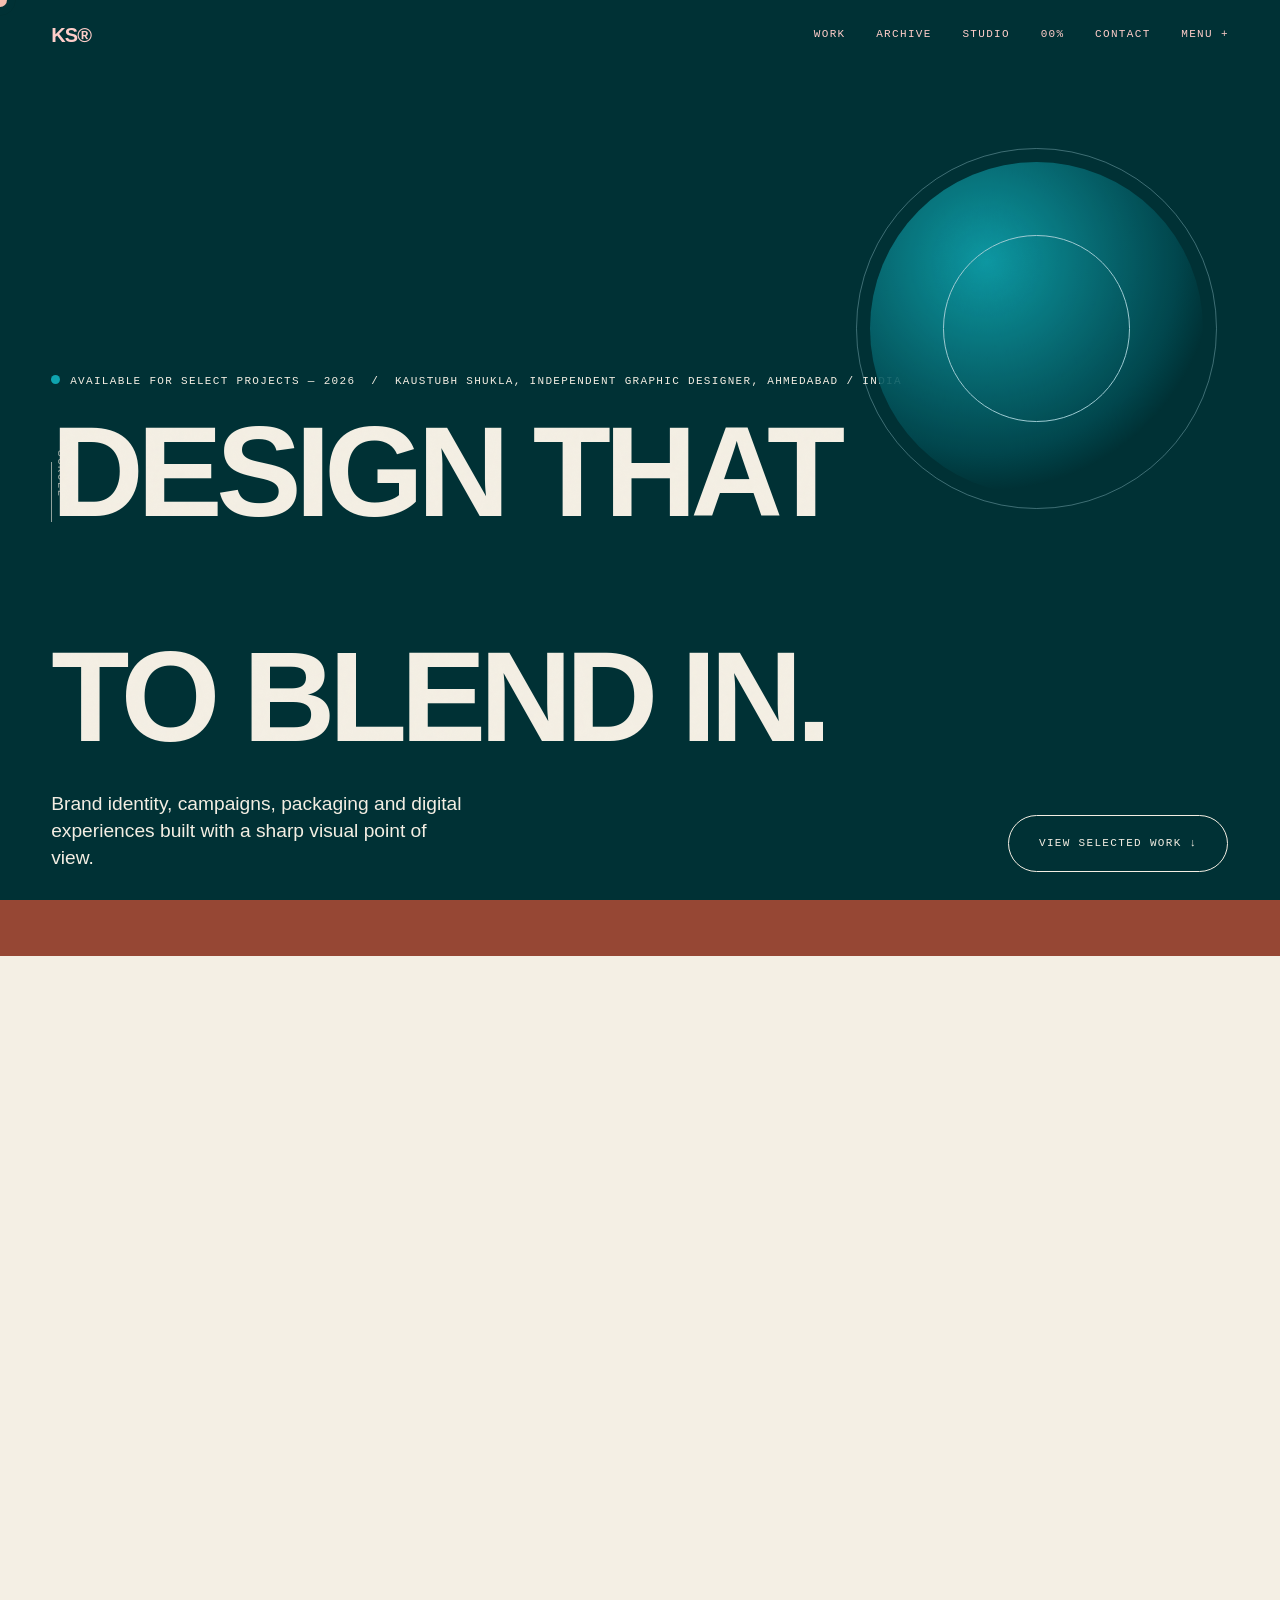
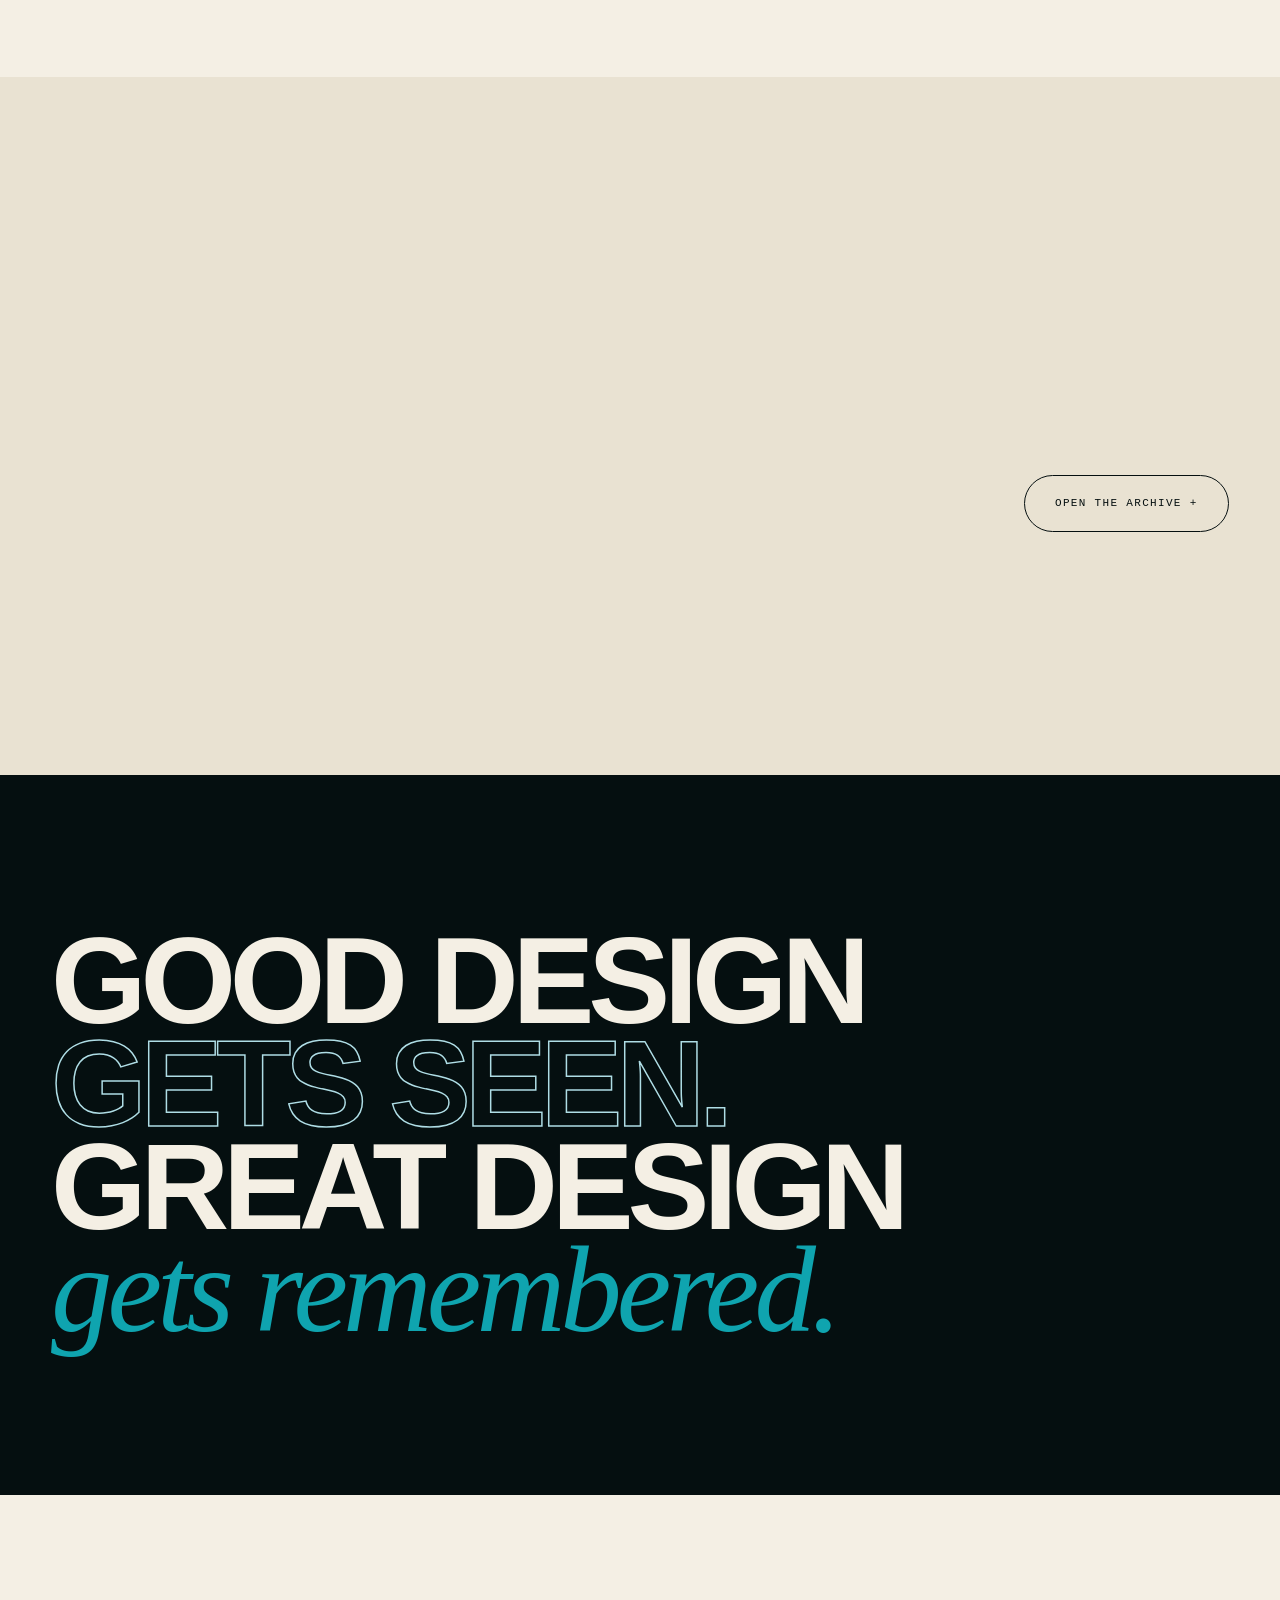
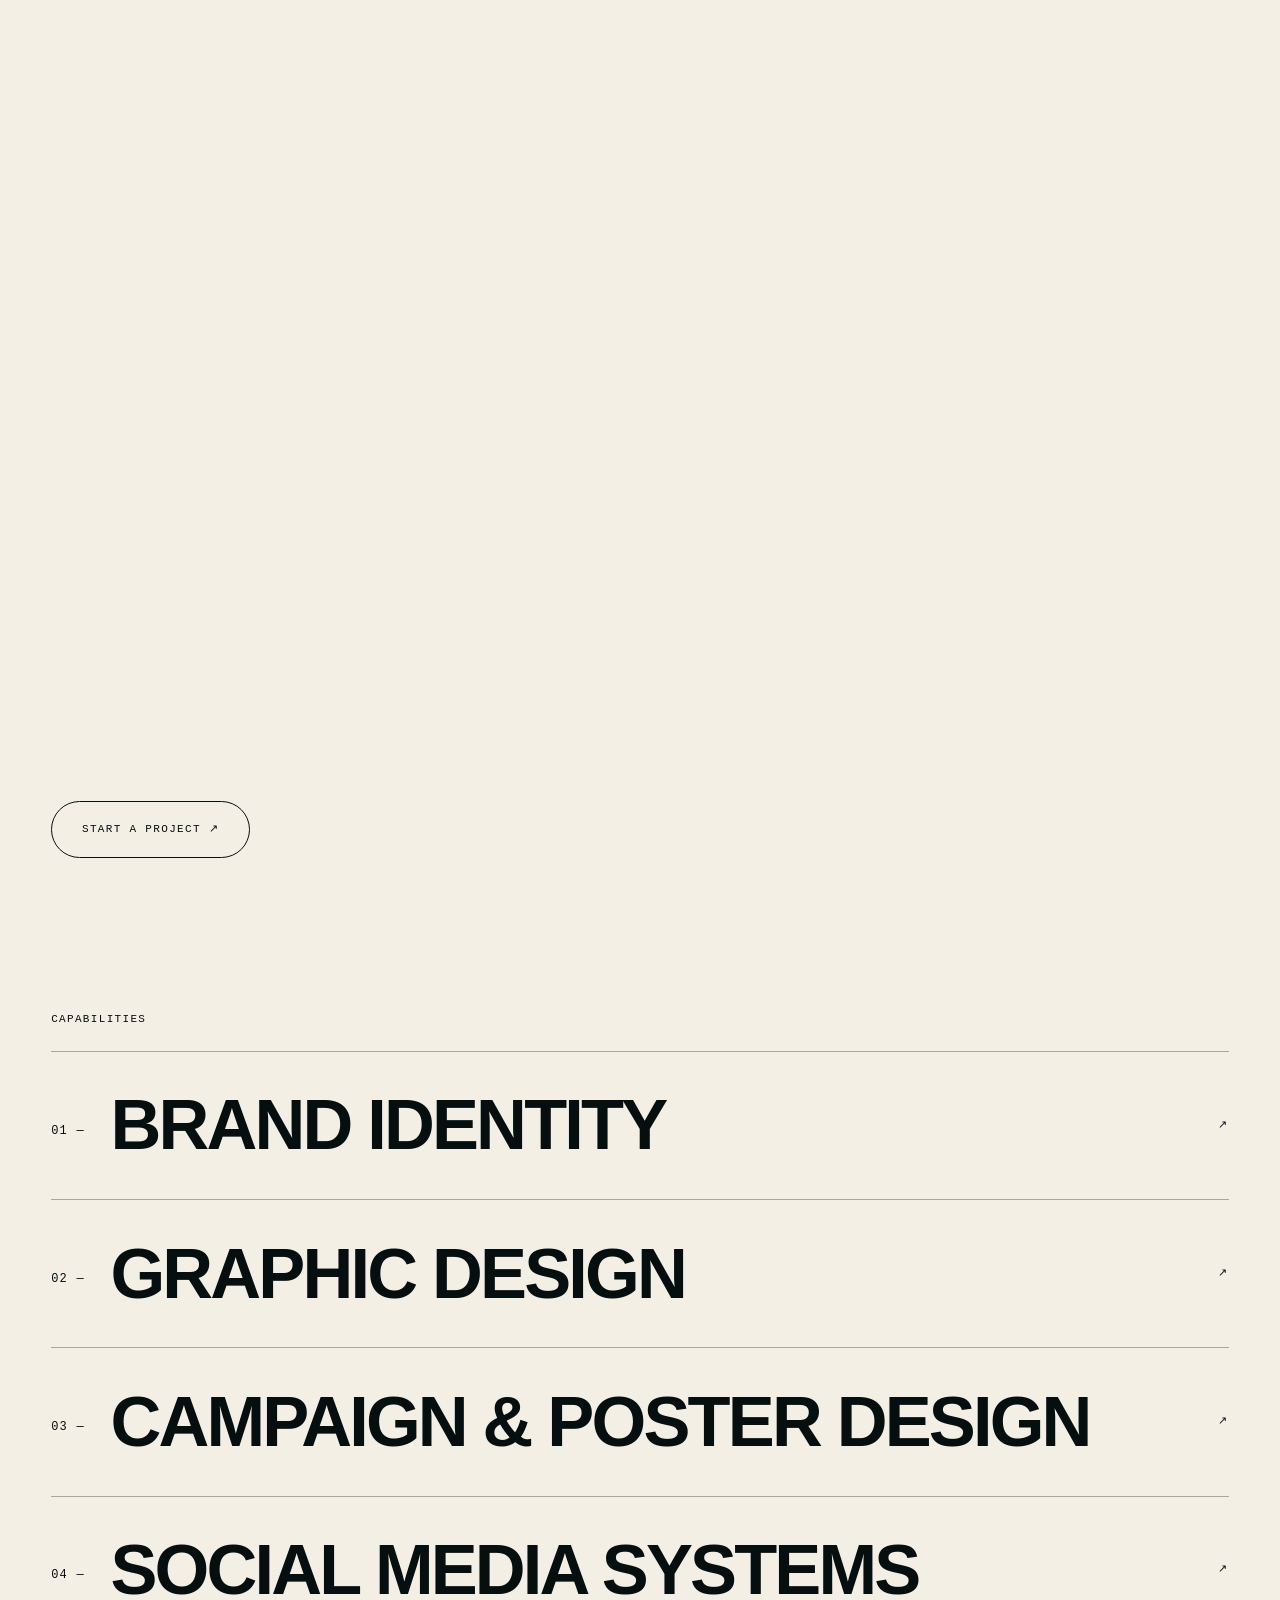
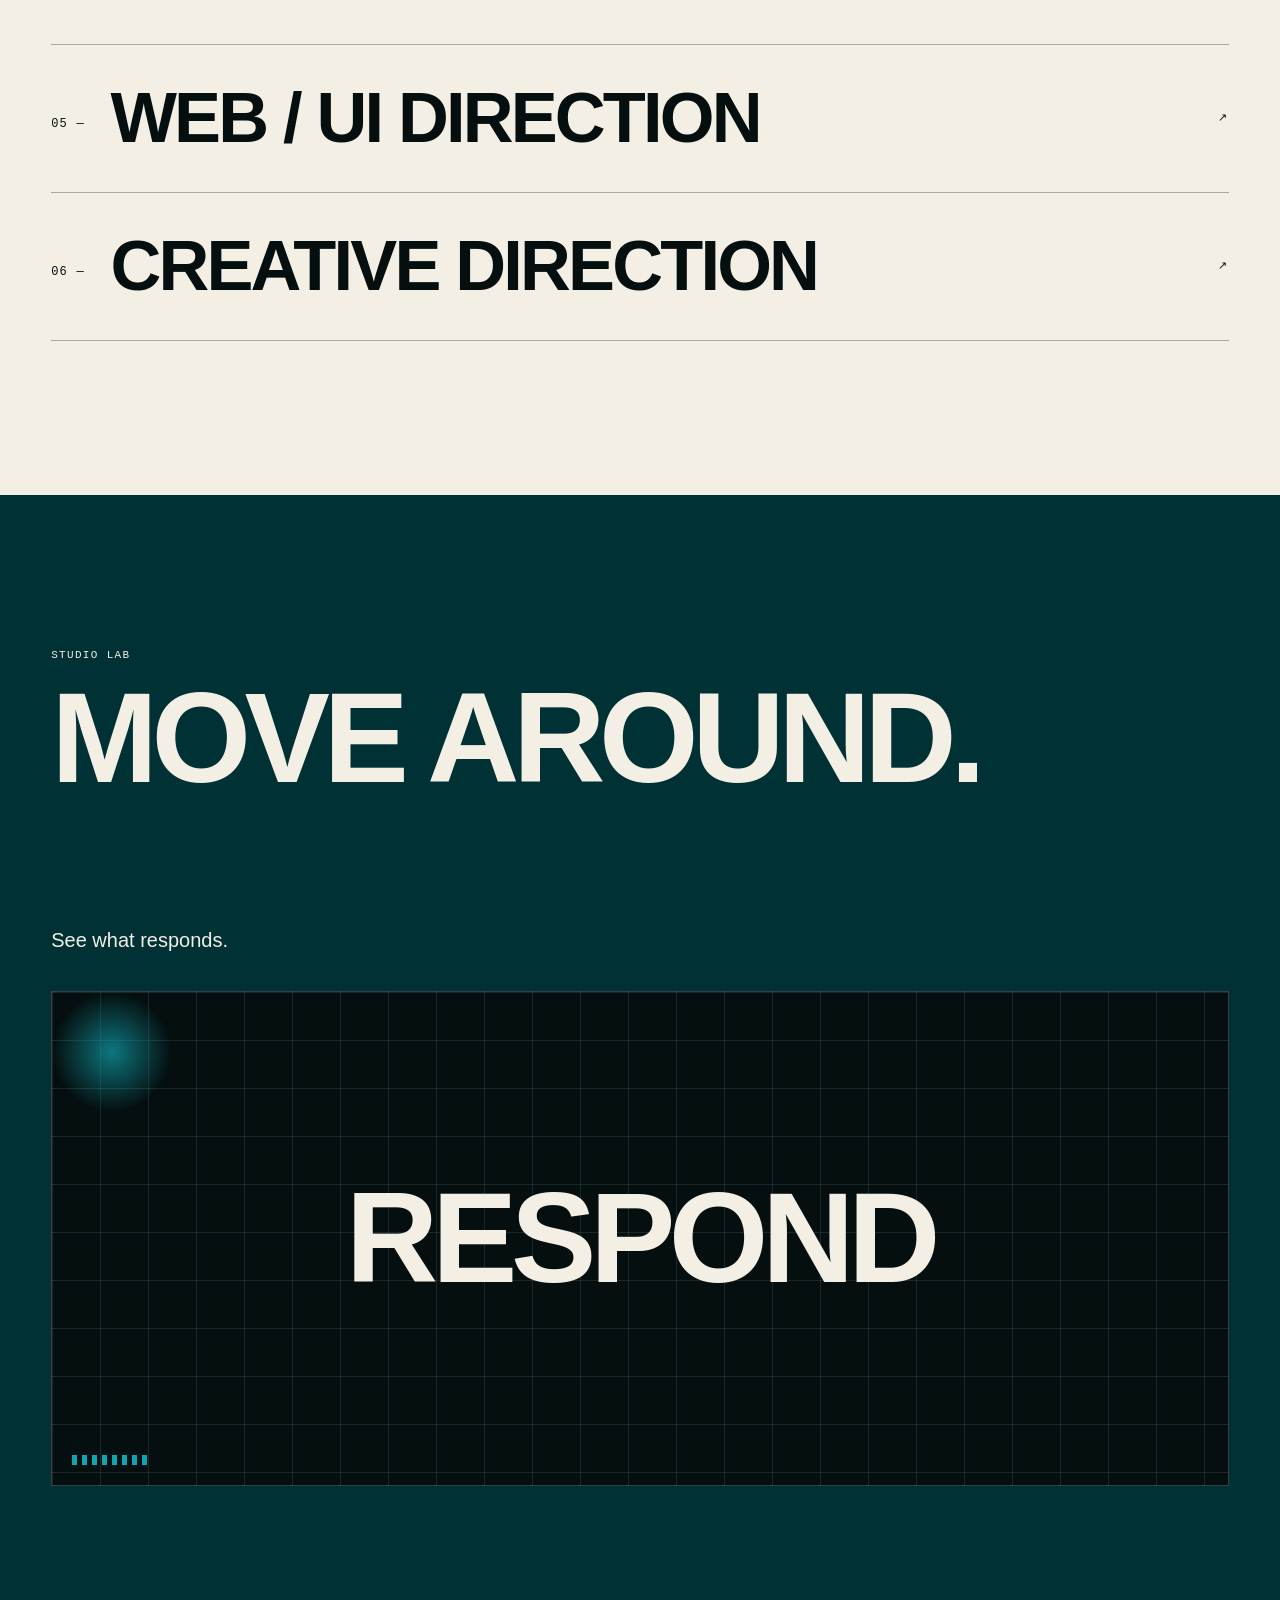
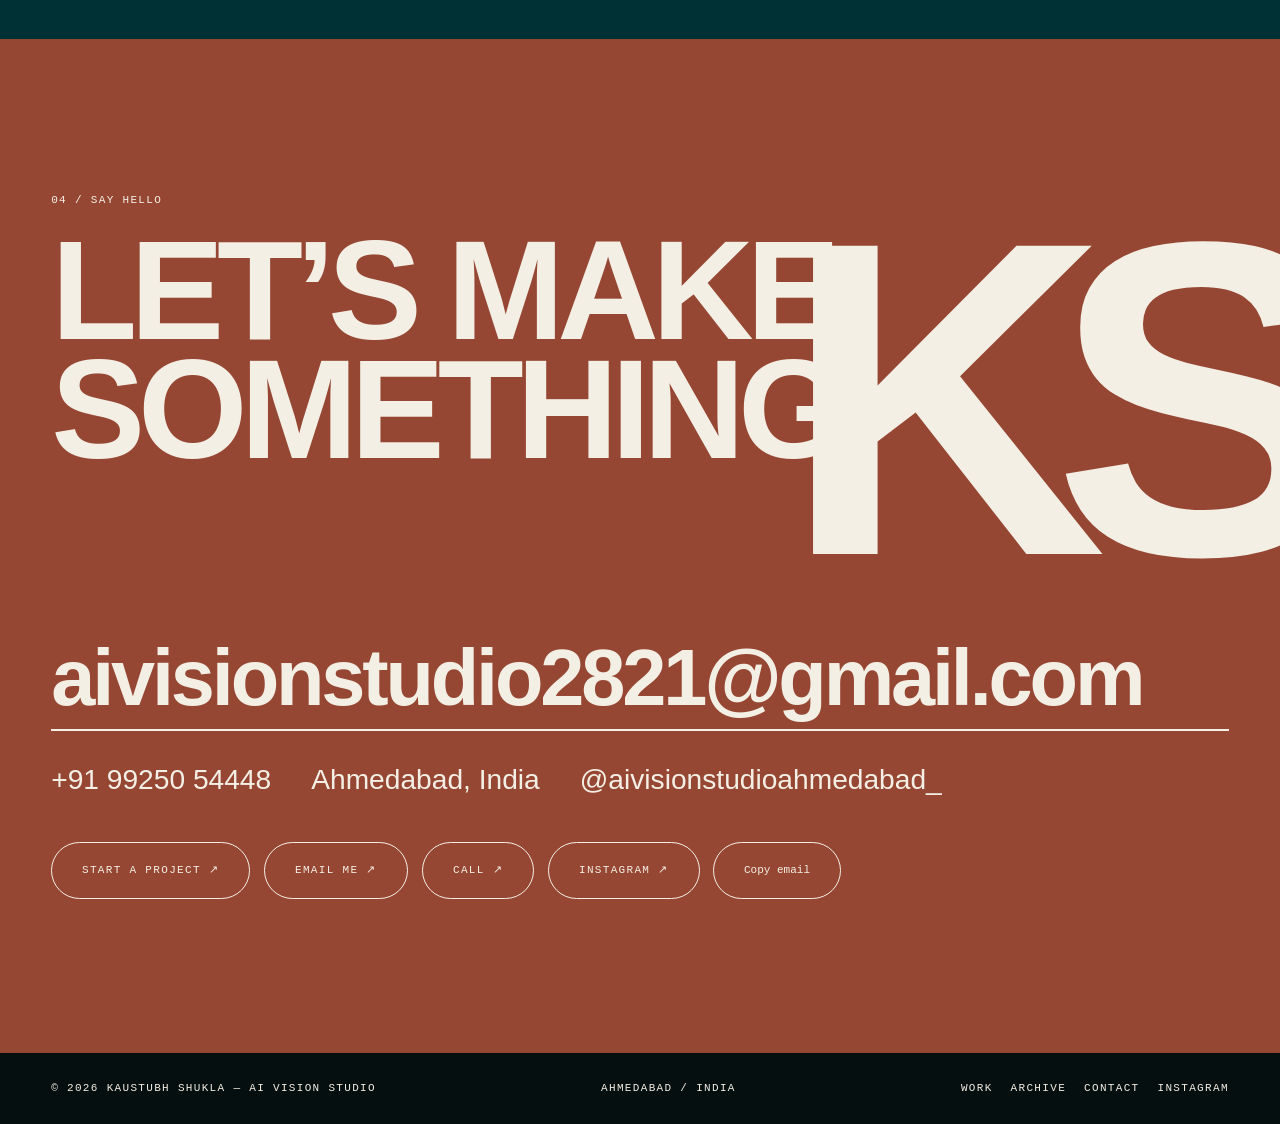
==== index.html @ f2e13308 "Add CSS and standalone failsafe for stuck portfolio loader" ====
<!DOCTYPE html>
<html lang="en">
<head>
<meta charset="utf-8">
<meta name="viewport" content="width=device-width, initial-scale=1">
<title>KAUSTUBH SHUKLA — DESIGN</title>
<meta name="description" content="Kaustubh Shukla is an independent graphic designer from Ahmedabad creating brand identities, campaigns, digital experiences and visual systems.">
<meta property="og:title" content="KAUSTUBH SHUKLA — DESIGN">
<meta property="og:description" content="Independent graphic designer from Ahmedabad. Brand identities, campaigns, packaging and digital experiences.">
<meta property="og:type" content="website">
<meta property="og:image" content="og.png">
<meta name="twitter:card" content="summary_large_image">
<meta name="theme-color" content="#003135">
<link rel="icon" href="data:image/svg+xml,%3Csvg xmlns='http://www.w3.org/2000/svg' viewBox='0 0 64 64'%3E%3Crect width='64' height='64' fill='%23003135'/%3E%3Ctext x='32' y='42' font-size='30' font-family='Georgia' font-style='italic' text-anchor='middle' fill='%23AFDDE5'%3EKS%3C/text%3E%3C/svg%3E">
<style>
:root{--ink:#050f10;--deep:#003135;--teal:#024950;--rust:#964734;--aqua:#0FA4AF;--mist:#AFDDE5;--ivory:#f4efe4;--off:#e9e2d2;--ease:cubic-bezier(.77,0,.18,1)}
*{box-sizing:border-box;margin:0;padding:0}
html{scroll-behavior:smooth;-webkit-text-size-adjust:100%}
body{background:var(--ivory);color:var(--ink);font:400 16px/1.5 "Helvetica Neue",Arial,sans-serif;overflow-x:hidden}
body.lock{overflow:hidden}
a{color:inherit;text-decoration:none}button{font:inherit;color:inherit;background:none;border:0;cursor:pointer}
:focus-visible{outline:2px solid var(--aqua);outline-offset:4px}
.mono{font:500 11px/1.4 ui-monospace,Menlo,Consolas,monospace;letter-spacing:.12em;text-transform:uppercase}
.serif{font-family:Georgia,"Times New Roman",serif;font-style:italic;font-weight:400;text-transform:none}
.big{font-weight:800;letter-spacing:-.05em;line-height:.84;text-transform:uppercase}
.out{color:transparent;-webkit-text-stroke:1.5px currentColor}
.wrap{padding:0 clamp(18px,4vw,56px)}
.sec{padding:clamp(80px,12vw,180px) 0;position:relative}
.dark{background:var(--deep);color:var(--ivory)}
.rule{border:0;border-top:1px solid currentColor;opacity:.25}
.rv{opacity:0;transform:translateY(40px);transition:opacity .9s var(--ease),transform .9s var(--ease)}
.rv.in{opacity:1;transform:none}
/* loader */
/* loader hard failsafe */
#ld{animation:ldAutoExit 2.6s cubic-bezier(.77,0,.18,1) 1.2s forwards}
@keyframes ldAutoExit{to{clip-path:inset(0 0 100% 0);pointer-events:none}}
#ld{position:fixed;inset:0;z-index:100;background:var(--ink);color:var(--ivory);display:flex;flex-direction:column;justify-content:space-between;padding:28px;transition:clip-path 1s var(--ease);clip-path:inset(0 0 0 0)}
#ld.off{clip-path:inset(0 0 100% 0);pointer-events:none}
#ld h2{font-size:clamp(40px,10vw,150px)}
#ld .row{display:flex;justify-content:space-between}
/* cursor */
#cur{position:fixed;left:0;top:0;width:14px;height:14px;margin:-7px 0 0 -7px;border-radius:50%;background:var(--ivory);mix-blend-mode:difference;pointer-events:none;z-index:90;display:none;align-items:center;justify-content:center;transition:width .3s var(--ease),height .3s var(--ease),margin .3s var(--ease),background .3s;will-change:transform}
#cur span{font:600 10px ui-monospace,monospace;color:var(--ink);opacity:0;letter-spacing:.1em}
#cur.h{width:56px;height:56px;margin:-28px 0 0 -28px}
#cur.t{width:84px;height:84px;margin:-42px 0 0 -42px;background:var(--aqua);mix-blend-mode:normal}
#cur.t span{opacity:1}
@media(hover:hover) and (pointer:fine){#cur{display:flex}body.cc,body.cc a,body.cc button{cursor:none}}
/* nav */
nav{position:fixed;top:0;left:0;right:0;z-index:50;display:flex;justify-content:space-between;align-items:center;padding:20px clamp(18px,4vw,56px);mix-blend-mode:difference;color:#fff}
nav .logo{font-weight:800;font-size:20px;letter-spacing:-.04em}
nav ul{display:flex;gap:clamp(14px,2.4vw,34px);list-style:none;align-items:center}
@media(max-width:700px){nav li.hm{display:none}}
#menu{position:fixed;inset:0;z-index:60;background:var(--rust);color:var(--ivory);clip-path:circle(0 at 100% 0);transition:clip-path .9s var(--ease);display:flex;flex-direction:column;justify-content:space-between;padding:24px clamp(18px,4vw,56px)}
#menu.open{clip-path:circle(150% at 100% 0)}
#menu:not(.open){visibility:hidden;transition:clip-path .9s var(--ease),visibility 0s .9s}
#menu a.l{display:block;font-size:clamp(48px,11vw,150px);font-weight:800;letter-spacing:-.05em;line-height:.95;text-transform:uppercase;transition:transform .5s var(--ease),color .3s}
#menu a.l:hover{transform:translateX(24px);color:var(--deep)}
#menu a.l sup{font:500 12px ui-monospace,monospace;letter-spacing:.1em;vertical-align:top;margin-left:8px}
/* hero */
.hero{min-height:100svh;background:var(--deep);color:var(--ivory);display:flex;flex-direction:column;justify-content:flex-end;padding:120px 0 28px;overflow:hidden;position:relative}
.hero h1{font-size:clamp(38px,10vw,190px);position:relative;z-index:2}
.hero h1 .ln{display:block;overflow:hidden;padding-bottom:.04em}
.hero h1 .ln>span{display:block;transform:translateY(105%);transition:transform 1.2s var(--ease),color .4s}
.hero h1 .ln:hover>span{color:var(--aqua)}
body.ready .hero h1 .ln>span{transform:none}
.hero h1 .ln:nth-child(2)>span{transition-delay:.08s;margin-left:.9em}.hero h1 .ln:nth-child(3)>span{transition-delay:.16s}
.hero .orb{position:absolute;right:6vw;top:18vh;width:clamp(160px,26vw,380px);aspect-ratio:1;border-radius:50%;background:radial-gradient(circle at 35% 30%,var(--aqua),var(--teal) 60%,transparent 72%);opacity:.9;will-change:transform}
.hero .orb::after{content:"";position:absolute;inset:-14px;border:1px solid var(--mist);border-radius:50%;opacity:.4}
.sig{display:inline-block;width:9px;height:9px;border-radius:50%;background:var(--aqua);margin-right:10px;animation:pulse 1.8s infinite}
@keyframes pulse{50%{opacity:.25;transform:scale(1.6)}}
.hero .meta{display:flex;justify-content:space-between;flex-wrap:wrap;gap:16px;align-items:flex-end;margin-top:36px;position:relative;z-index:2}
.hero p.lead{max-width:420px;font-size:clamp(16px,1.5vw,20px);line-height:1.4}
.cta{display:inline-flex;align-items:center;gap:12px;padding:20px 30px;border:1px solid currentColor;border-radius:99px;transition:background .3s,color .3s;will-change:transform}
.cta:hover{background:var(--ivory);color:var(--deep)}
.light .cta:hover,.cta.solid{background:var(--ink);color:var(--ivory)}
.scroll{position:absolute;left:clamp(18px,4vw,56px);top:50%;writing-mode:vertical-rl;opacity:.6;z-index:2}
.scroll::after{content:"";display:block;width:1px;height:60px;background:currentColor;margin:12px auto 0;animation:drop 2s infinite}
@keyframes drop{0%{transform:scaleY(0);transform-origin:top}50%{transform:scaleY(1);transform-origin:top}51%{transform-origin:bottom}100%{transform:scaleY(0);transform-origin:bottom}}
.mq{overflow:hidden;background:var(--rust);color:var(--ivory);padding:16px 0;white-space:nowrap}
.mq div{display:inline-block;animation:mq 28s linear infinite;font-size:clamp(20px,3vw,40px);font-weight:800;letter-spacing:-.03em;text-transform:uppercase}
.mq b{margin:0 .6em;color:var(--mist)}
@keyframes mq{to{transform:translateX(-50%)}}
/* work */
.head{display:flex;justify-content:space-between;align-items:flex-end;gap:24px;flex-wrap:wrap;margin-bottom:clamp(40px,7vw,100px)}
.head h2{font-size:clamp(44px,10vw,160px)}
.work{display:grid;grid-template-columns:repeat(12,1fr);gap:clamp(36px,6vw,90px) 2vw}
.pj{display:block;text-align:left;width:100%}
.pj:nth-child(1){grid-column:1/9}.pj:nth-child(2){grid-column:9/13;margin-top:18vw}.pj:nth-child(3){grid-column:3/8}
.pj:nth-child(4){grid-column:8/13;margin-top:8vw}.pj:nth-child(5){grid-column:1/6}.pj:nth-child(6){grid-column:7/13;margin-top:10vw}.pj:nth-child(7){grid-column:2/9}
@media(max-width:800px){.work{display:block}.pj{margin:0 0 56px!important}}
.vis{position:relative;aspect-ratio:4/3;overflow:hidden;display:flex;align-items:flex-end;padding:20px}
.pj:nth-child(even) .vis{aspect-ratio:3/4}
.vis i{position:absolute;right:-.05em;top:-.12em;font:italic 400 clamp(160px,26vw,420px)/1 Georgia,serif;opacity:.22;transition:transform 1.1s var(--ease);pointer-events:none}
.vis b{position:absolute;left:20px;top:16px;font:800 clamp(28px,4vw,56px)/1 "Helvetica Neue",sans-serif;letter-spacing:-.05em;transition:transform .6s var(--ease);transform-origin:left top}
.pj:hover .vis b{transform:scale(1.5)}
.vis em{position:relative;font:800 clamp(34px,6vw,90px)/.85 "Helvetica Neue",Arial,sans-serif;letter-spacing:-.05em;font-style:normal;text-transform:uppercase;transition:transform .7s var(--ease)}
.pj:hover .vis i{transform:scale(1.12) rotate(-4deg)}.pj:hover .vis b{position:absolute;left:20px;top:16px;font:800 clamp(28px,4vw,56px)/1 "Helvetica Neue",sans-serif;letter-spacing:-.05em;transition:transform .6s var(--ease);transform-origin:left top}
.pj:hover .vis b{transform:scale(1.5)}
.vis em{transform:translateX(12px)}
.pj .cap{display:flex;justify-content:space-between;gap:12px;padding-top:14px;border-top:1px solid rgba(0,0,0,.25);margin-top:14px}
.pj .ar{display:inline-block;transition:transform .4s var(--ease)}.pj:hover .ar{transform:translate(5px,-5px)}
/* archive */
.ar-s{background:var(--off)}
.ar-bar{display:flex;gap:10px;flex-wrap:wrap;margin:36px 0}
.f{padding:10px 16px;border:1px solid currentColor;border-radius:99px}
.f[aria-pressed=true]{background:var(--ink);color:var(--ivory)}
#arBody[hidden]{display:none}
.grid{display:grid;grid-template-columns:repeat(6,1fr);gap:24px 20px;align-items:start;min-height:420px;transition:opacity .35s}
.grid.sw{opacity:0}
.card:nth-child(6n+1){grid-column:span 4}.card:nth-child(6n+2){grid-column:span 2;margin-top:6vw}.card:nth-child(6n+3){grid-column:span 2}.card:nth-child(6n+4){grid-column:span 4}.card:nth-child(6n+5){grid-column:span 3}.card:nth-child(6n){grid-column:span 3;margin-top:4vw}
.card:nth-child(6n+1) .th,.card:nth-child(6n+4) .th{aspect-ratio:16/10}
@media(max-width:700px){.grid{grid-template-columns:1fr 1fr}.card:nth-child(n){grid-column:span 1;margin-top:0}.card:nth-child(5n+1){grid-column:span 2}}
.tile{display:flex;align-items:flex-end;padding:16px;color:var(--ivory)}.tile b{font:800 clamp(26px,3.6vw,56px)/.9 "Helvetica Neue",sans-serif;letter-spacing:-.05em;text-transform:uppercase}
.card .meta{display:flex;justify-content:space-between;margin-top:10px;transition:transform .5s var(--ease)}.card:hover .meta{transform:translateY(-4px)}
.card{text-align:left;content-visibility:auto;contain-intrinsic-size:340px}
.card .th{aspect-ratio:4/5;background:var(--teal) center/cover;overflow:hidden}
.card img{width:100%;height:100%;object-fit:cover;transition:transform .8s var(--ease)}
.card:hover img{transform:scale(1.06)}
.card h3{font-size:18px;margin-top:10px;letter-spacing:-.02em}
.empty{padding:40px;border:1px dashed currentColor;opacity:.7}
.more{margin-top:40px;display:flex;justify-content:center}
/* philosophy */
.phil{background:var(--ink);color:var(--ivory);overflow:hidden}
.phil p{font-size:clamp(36px,9.6vw,170px)}
.phil p span{display:block;transition:transform .2s linear}
.phil .out{color:transparent;-webkit-text-stroke:1.5px var(--mist)}
.phil .hl{color:var(--aqua)}
/* studio */
.studio{display:grid;grid-template-columns:1.3fr 1fr;gap:clamp(30px,6vw,100px)}
@media(max-width:850px){.studio{display:block}.studio aside{margin-top:40px}}
.studio h2{font-size:clamp(48px,9vw,140px);margin-bottom:36px}
.studio p{font-size:clamp(18px,1.8vw,24px);max-width:620px;margin-bottom:20px;line-height:1.35}
.con{background:var(--deep);color:var(--ivory);padding:26px;border:1px solid rgba(255,255,255,.2)}
.con .st{font:800 clamp(34px,4vw,56px)/.9 "Helvetica Neue",sans-serif;letter-spacing:-.04em;margin:18px 0 28px}
.con .st b{color:var(--aqua)}
.stats{display:grid;grid-template-columns:repeat(2,1fr);border-top:1px solid rgba(255,255,255,.2)}
.stats div{padding:18px 8px 0}.stats strong{display:block;font-size:clamp(32px,4vw,54px);letter-spacing:-.04em}
.chips{display:flex;flex-wrap:wrap;gap:8px;margin:28px 0 36px}.chips span{padding:10px 16px;border:1px solid currentColor;border-radius:99px;transition:background .3s,color .3s,transform .4s var(--ease)}.chips span:hover{background:var(--rust);color:var(--ivory);border-color:var(--rust);transform:translateY(-4px) rotate(-2deg)}
/* services */
.sv{border-top:1px solid rgba(0,0,0,.3)}
.sv a{display:flex;justify-content:space-between;align-items:center;padding:clamp(20px,3vw,40px) 0;border-bottom:1px solid rgba(0,0,0,.3);transition:padding .5s var(--ease),background .4s,color .4s}
.sv a:hover{padding-left:3vw;padding-right:3vw;background:var(--rust);color:var(--ivory)}
.sv h3{font-size:clamp(28px,5.5vw,84px);letter-spacing:-.04em;text-transform:uppercase;line-height:1}
.sv h3 span{font:500 12px ui-monospace,monospace;margin-right:2vw;letter-spacing:.1em;vertical-align:middle}
/* contact */
.contact{background:var(--rust);color:var(--ivory)}
.contact h2{font-size:clamp(40px,11vw,190px);margin-bottom:50px}
.contact .mail{display:block;font-size:clamp(24px,6.2vw,100px);font-weight:800;letter-spacing:-.04em;word-break:break-all;line-height:1;border-bottom:2px solid;padding-bottom:12px;transition:color .3s}
.contact .mail:hover{color:var(--deep)}
.contact .row{display:flex;flex-wrap:wrap;gap:14px 40px;margin:28px 0 40px;font-size:clamp(18px,2.2vw,30px)}
.btns{display:flex;flex-wrap:wrap;gap:14px}
.btns .cta:hover{background:var(--ivory);color:var(--rust)}
footer{background:var(--ink);color:var(--ivory);padding:28px 0;display:flex;justify-content:space-between;flex-wrap:wrap;gap:12px}
.pad{position:relative;height:clamp(320px,55vh,520px);overflow:hidden;border:1px solid rgba(255,255,255,.2);background:linear-gradient(rgba(175,221,229,.12) 1px,transparent 1px) 0 0/48px 48px,linear-gradient(90deg,rgba(175,221,229,.12) 1px,transparent 1px) 0 0/48px 48px,var(--ink);display:flex;align-items:center;justify-content:center;touch-action:pan-y}
.pad .o{position:absolute;left:0;top:0;width:120px;height:120px;border-radius:50%;background:radial-gradient(circle,var(--aqua),transparent 70%);transition:transform .35s ease-out;opacity:.7}
.pad .tx{font-size:clamp(40px,10vw,150px);display:flex;position:relative}.pad .tx span{display:inline-block;transition:transform .3s ease-out,color .3s}
.pad .bars{position:absolute;left:20px;bottom:20px;display:flex;gap:5px;align-items:flex-end;height:50px}.pad .bars i{width:5px;height:100%;background:var(--aqua);transform:scaleY(.2);transform-origin:bottom;transition:transform .3s}
/* modals */
.md{position:fixed;inset:0;z-index:70;background:var(--ink);color:var(--ivory);overflow:auto;visibility:hidden;clip-path:inset(100% 0 0 0);transition:clip-path .8s var(--ease),visibility 0s .8s;overscroll-behavior:contain}
.md.open{visibility:visible;clip-path:inset(0);transition:clip-path .8s var(--ease)}
.md .in2{padding:80px clamp(18px,4vw,56px) 40px;display:grid;grid-template-columns:1fr 1.2fr;gap:clamp(24px,5vw,80px);min-height:100%;align-items:center}
@media(max-width:800px){.md .in2{display:block}}
.md h2{font-size:clamp(48px,9vw,140px);margin:14px 0 24px}
.md p{max-width:460px;margin-bottom:30px;font-size:18px}
.x{position:fixed;top:18px;right:clamp(18px,4vw,56px);z-index:3;padding:10px 0}
.tilt{perspective:900px}
.tilt .vis{aspect-ratio:4/3;transition:transform .2s ease-out;transform-style:preserve-3d;margin-top:24px}
.lbw{min-height:100%;display:flex;flex-direction:column;justify-content:space-between;gap:16px;padding:64px clamp(18px,4vw,56px) 24px}.lbw figure{flex:1;display:flex;align-items:center;justify-content:center;min-height:0}.lbw img{max-width:100%;max-height:66vh;object-fit:contain;transition:opacity .35s}.lbh,.lbf{display:flex;justify-content:space-between;gap:12px;align-items:center}.lbf button{padding:12px 0}.lbh span:first-child{font:800 clamp(28px,5vw,64px)/1 "Helvetica Neue",sans-serif;letter-spacing:-.04em;text-transform:uppercase}
@media(prefers-reduced-motion:reduce){*{animation:none!important;transition-duration:.01ms!important;scroll-behavior:auto!important}.rv{opacity:1;transform:none}.hero h1 .ln>span{transform:none}}

/* ===== KINETIC ART-DIRECTOR PASS ===== */
:root{--acid:#d8ff3e;--hot:#ff4d2e}
html{scroll-behavior:auto}
body{cursor:none}
body:before{content:"";position:fixed;inset:0;pointer-events:none;z-index:80;opacity:.035;background-image:url("data:image/svg+xml,%3Csvg viewBox='0 0 180 180' xmlns='http://www.w3.org/2000/svg'%3E%3Cfilter id='n'%3E%3CfeTurbulence type='fractalNoise' baseFrequency='.8' numOctaves='4' stitchTiles='stitch'/%3E%3C/filter%3E%3Crect width='100%25' height='100%25' filter='url(%23n)' opacity='.7'/%3E%3C/svg%3E");mix-blend-mode:multiply}
.hero{isolation:isolate}
.hero .orb{animation:orbFloat 7s ease-in-out infinite}
.hero .orb:before{content:"";position:absolute;inset:22%;border:1px solid var(--mist);border-radius:50%;animation:spinOrb 10s linear infinite}
@keyframes orbFloat{50%{transform:translate3d(-4vw,3vh,0) scale(1.08)}}
@keyframes spinOrb{to{transform:rotate(360deg)}}
.mq{position:relative}.mq:before{content:"";position:absolute;inset:0;background:linear-gradient(90deg,var(--rust),transparent 18%,transparent 82%,var(--rust));z-index:2;pointer-events:none}
.mq div{will-change:transform}
.work .pj{will-change:transform}
.work .pj .vis{transform-style:preserve-3d;will-change:transform;transition:transform .7s cubic-bezier(.16,1,.3,1),filter .5s}
.work .pj:hover .vis{filter:saturate(1.15) contrast(1.04)}
.work .pj .vis:after{content:"VIEW ↗";position:absolute;right:18px;bottom:18px;padding:9px 12px;border:1px solid currentColor;border-radius:999px;font:600 9px ui-monospace,monospace;letter-spacing:.12em;opacity:0;transform:translateY(12px);transition:.45s cubic-bezier(.16,1,.3,1);z-index:4}
.work .pj:hover .vis:after{opacity:1;transform:none}
.head h2{will-change:transform}
.phil{position:relative}
.phil:after{content:"";position:absolute;left:0;right:0;top:50%;height:1px;background:currentColor;opacity:.12;transform:scaleX(0);transform-origin:left}
.phil.in-view:after{animation:lineGrow 1.4s cubic-bezier(.16,1,.3,1) forwards}
@keyframes lineGrow{to{transform:scaleX(1)}}
.phil p span{will-change:transform}
.sv a{position:relative;overflow:hidden}
.sv a:after{content:"";position:absolute;left:0;bottom:0;width:100%;height:2px;background:var(--aqua);transform:scaleX(0);transform-origin:left;transition:transform .6s cubic-bezier(.16,1,.3,1)}
.sv a:hover:after{transform:scaleX(1)}
.contact{overflow:hidden}
.contact:before{content:"KS";position:absolute;right:-.04em;top:20%;font:800 35vw/.7 "Helvetica Neue",Arial,sans-serif;color:#fff0b;letter-spacing:-.12em;pointer-events:none}
.contact .wrap{position:relative;z-index:2}
.pad{transition:transform .6s cubic-bezier(.16,1,.3,1)}
.pad:hover{transform:scale(.995)}
#cur{transition:width .3s var(--ease),height .3s var(--ease),margin .3s var(--ease),background .3s,transform .12s}
#cur:after{content:"";position:absolute;inset:-9px;border:1px solid currentColor;border-radius:50%;opacity:.25;animation:cursorPulse 1.5s ease-in-out infinite}
@keyframes cursorPulse{50%{transform:scale(1.3);opacity:0}}
body.velocity .hero h1{filter:blur(.4px)}
body.velocity .work .vis{filter:blur(.8px)}
@media(max-width:700px){body{cursor:auto}.contact:before{font-size:60vw}}
@media(prefers-reduced-motion:reduce){body:before{display:none}.hero .orb,.hero .orb:before,#cur:after{animation:none}.work .pj .vis{transition:none}}
</style>
</head>
<body>
<div id="ld" role="status" aria-label="Loading">
  <div class="row mono"><span>Ahmedabad — India</span><span>2026</span></div>
  <h2 class="big">Kaustubh Shukla<br><span class="serif out">/ AI Vision Studio</span></h2>
  <div class="row mono"><span id="ldn">00</span><span>— 100%</span></div>
</div>
<div id="cur" aria-hidden="true"><span></span></div><script>
(function(){
  function bootPortfolio(){
    var l=document.getElementById("ld");
    if(!l)return;
    document.body.classList.add("ready");
    var n=document.getElementById("ldn"),v=0;
    var timer=setInterval(function(){
      v=Math.min(100,v+5);
      if(n)n.textContent=String(v).padStart(2,"0");
      if(v>=100)clearInterval(timer);
    },45);
    setTimeout(function(){
      l.classList.add("off");
      document.body.classList.add("ready");
    },1800);
  }
  if(document.readyState==="loading") document.addEventListener("DOMContentLoaded",bootPortfolio);
  else bootPortfolio();
})();
</script>

<nav aria-label="Main">
  <a href="#top" class="logo" data-cur="h">KS®</a>
  <ul class="mono">
    <li class="hm"><a href="#work">Work</a></li><li class="hm"><a href="#archive">Archive</a></li>
    <li class="hm"><a href="#studio">Studio</a></li><li class="hm" id="pct" aria-hidden="true">00%</li><li class="hm"><a href="#contact">Contact</a></li>
    <li><button id="mbtn" aria-expanded="false" aria-controls="menu" class="mono">Menu +</button></li>
  </ul>
</nav>
<div id="menu" role="dialog" aria-label="Menu" aria-modal="true">
  <div class="mono" style="display:flex;justify-content:space-between"><span>Navigate</span><button id="mx" class="mono">Close ×</button></div>
  <div>
    <a class="l" href="#work">Work<sup>01</sup></a><a class="l" href="#archive">Archive<sup>02</sup></a>
    <a class="l" href="#studio">Studio<sup>03</sup></a><a class="l" href="#contact">Contact<sup>04</sup></a>
  </div>
  <div class="mono" style="display:flex;justify-content:space-between;flex-wrap:wrap;gap:10px"><span>AI Vision Studio</span><span>Ahmedabad, India</span></div>
</div>

<main id="top">
<header class="hero" id="hero">
  <div class="orb" id="orb" aria-hidden="true"></div>
  <div class="scroll mono">Scroll</div>
  <div class="wrap">
    <p class="mono" style="margin-bottom:28px"><span class="sig"></span>Available for select projects — 2026 &nbsp;/&nbsp; Kaustubh Shukla, Independent Graphic Designer, Ahmedabad / India</p>
    <h1 class="big" aria-label="Design that refuses to blend in.">
      <span class="ln" aria-hidden="true"><span>Design that</span></span>
      <span class="ln" aria-hidden="true"><span class="serif out" style="letter-spacing:-.04em">refuses</span></span>
      <span class="ln" aria-hidden="true"><span>to blend in.</span></span>
    </h1>
    <div class="meta">
      <p class="lead">Brand identity, campaigns, packaging and digital experiences built with a sharp visual point of view.</p>
      <a href="#work" class="cta mag mono" data-cur="b" data-t="ENTER">View selected work ↓</a>
    </div>
  </div>
</header>
<div class="mq" aria-hidden="true"><div id="mqi"></div></div>

<section class="sec" id="work" aria-labelledby="wh">
  <div class="wrap">
    <div class="head">
      <h2 class="big rv" id="wh">The work<br>that made<br><span class="serif out">the cut.</span></h2>
      <p class="mono rv" style="max-width:240px">01 / 07 — Ideas, identities and digital experiences.</p>
    </div>
    <div class="work" id="wl"></div>
  </div>
</section>

<section class="sec ar-s" id="archive" aria-labelledby="ah">
  <div class="wrap">
    <div class="head">
      <div><h2 class="big rv" id="ah">Small work.<br><span class="serif">Big range.</span></h2><p class="rv" style="margin-top:24px;font-size:20px">Not everything becomes a case study.<br><span class="serif">That’s kind of the point.</span></p></div>
      <button class="cta mono" id="arBtn" aria-expanded="false" aria-controls="arBody" data-t="ENTER">Open the archive +</button>
    </div>
    <div id="arBody" hidden>
      <div class="ar-bar mono" id="fl" role="group" aria-label="Filter archive"></div>
      <div class="grid" id="ag"></div>
      <p class="mono" id="ac" style="margin-top:24px;opacity:.6"></p><div class="more"><button class="cta mono" id="lm" hidden>Load more +6</button></div>
    </div>
  </div>
</section>

<section class="sec phil" aria-label="Philosophy">
  <div class="wrap"><p class="big" id="ph">
    <span>Good design</span><span class="out">gets seen.</span><span>Great design</span><span class="serif hl" style="letter-spacing:-.04em">gets remembered.</span></p></div>
</section>

<section class="sec" id="studio" aria-labelledby="sh">
  <div class="wrap studio">
    <div>
      <p class="mono rv" style="margin-bottom:20px">03 / Studio</p>
      <h2 class="big rv" id="sh">Small studio.<br><span class="serif out">Serious output.</span></h2>
      <p class="rv">I’m Kaustubh Shukla — a graphic designer from Ahmedabad and the person behind AI Vision Studio.</p>
      <p class="rv">I work across visual identity, campaign design, posters, social content, packaging and digital products.</p>
      <p class="rv">Four years of hands-on work taught me that the last 5% is where the design becomes the design.</p>
      <div class="chips mono rv"><span>Identity</span><span>Art direction</span><span>Branding</span><span>Posters</span><span>Packaging</span><span>Social</span><span>Digital</span><span>Events</span><span>Menu design</span><span>Campaigns</span></div>
      <a href="#contact" class="cta mag mono" data-t="ENTER">Start a project ↗</a>
    </div>
    <aside class="con rv" aria-label="Studio status">
      <div class="mono" style="display:flex;justify-content:space-between"><span><span class="sig"></span>Studio / Live</span><span id="clk">--:--:--</span></div>
      <div class="mono" style="margin-top:34px;opacity:.7">Studio status</div>
      <div class="st"><b>Available</b><br>for select projects.</div><div class="mono" style="margin:-10px 0 24px;opacity:.7">Ahmedabad / India — 23.02°N 72.57°E</div>
      <div class="stats mono">
        <div><strong data-n="4">0</strong>+ Years</div><div><strong data-n="7">0</strong>Featured</div><div><strong data-n="20">0</strong>+ Digital builds</div><div><strong>∞</strong>Iterations</div>
      </div>
    </aside>
  </div>
</section>

<section class="sec" style="padding-top:0" aria-label="Services">
  <div class="wrap">
    <p class="mono" style="margin-bottom:24px">Capabilities</p>
    <div class="sv">
      <a href="#contact" data-cur="v"><h3><span>01 —</span>Brand identity</h3><span class="mono">↗</span></a>
      <a href="#contact" data-cur="v"><h3><span>02 —</span>Graphic design</h3><span class="mono">↗</span></a>
      <a href="#contact" data-cur="v"><h3><span>03 —</span>Campaign &amp; poster design</h3><span class="mono">↗</span></a>
      <a href="#contact" data-cur="v"><h3><span>04 —</span>Social media systems</h3><span class="mono">↗</span></a>
      <a href="#contact" data-cur="v"><h3><span>05 —</span>Web / UI direction</h3><span class="mono">↗</span></a>
      <a href="#contact" data-cur="v"><h3><span>06 —</span>Creative direction</h3><span class="mono">↗</span></a>
    </div>
  </div>
</section>

<section class="sec dark" id="lab" aria-labelledby="lh"><div class="wrap">
  <p class="mono" style="margin-bottom:20px">Studio lab</p>
  <h2 class="big" id="lh" style="font-size:clamp(48px,10vw,160px)">Move around.<br><span class="serif out">Break things.</span></h2>
  <p style="margin:24px 0 36px;font-size:20px">See what responds.</p>
  <div class="pad" id="pad" aria-hidden="true"><i class="o"></i><div class="bars"><i></i><i></i><i></i><i></i><i></i><i></i><i></i><i></i></div><div class="tx big"><span>R</span><span>E</span><span>S</span><span>P</span><span>O</span><span>N</span><span>D</span></div></div>
</div></section>
<section class="sec contact" id="contact" aria-labelledby="ch">
  <div class="wrap">
    <p class="mono" style="margin-bottom:24px">04 / Say hello</p>
    <h2 class="big" id="ch">Let’s make<br>something<br><span class="serif out">unmissable.</span></h2>
    <a class="mail" href="mailto:aivisionstudio2821@gmail.com" data-cur="v">aivisionstudio2821@gmail.com</a>
    <div class="row"><a href="tel:+919925054448">+91 99250 54448</a><span>Ahmedabad, India</span><a href="https://instagram.com/aivisionstudioahmedabad_" target="_blank" rel="noopener">@aivisionstudioahmedabad_</a></div>
    <div class="btns mono">
      <a class="cta mag" href="mailto:aivisionstudio2821@gmail.com?subject=Project%20enquiry" data-t="ENTER">Start a project ↗</a>
      <a class="cta mag" href="mailto:aivisionstudio2821@gmail.com" data-t="ENTER">Email me ↗</a>
      <a class="cta mag" href="tel:+919925054448" data-t="ENTER">Call ↗</a>
      <a class="cta mag" href="https://instagram.com/aivisionstudioahmedabad_" target="_blank" rel="noopener" data-t="ENTER">Instagram ↗</a>
      <button class="cta mag" id="cp" data-t="COPY">Copy email</button>
    </div>
  </div>
</section>
</main>
<footer class="mono"><div class="wrap" style="display:flex;justify-content:space-between;flex-wrap:wrap;gap:14px;width:100%"><span>© <span id="yr">2026</span> Kaustubh Shukla — AI Vision Studio</span><span>Ahmedabad / India <span id="fclk"></span></span><span style="display:flex;gap:18px"><a href="#work">Work</a><a href="#archive">Archive</a><a href="#contact">Contact</a><a href="https://instagram.com/aivisionstudioahmedabad_" target="_blank" rel="noopener">Instagram</a></span></div></footer>

<div class="md" id="cs" role="dialog" aria-modal="true" aria-label="Case study">
  <button class="x mono" data-close>Close ×</button>
  <div class="in2">
    <div><p class="mono" id="csc"></p><h2 class="big" id="csn"></h2><p id="csd"></p>
      <a class="cta mag mono solid" id="csl" href="#" target="_blank" rel="noopener" style="background:var(--ivory);color:var(--ink)" data-t="OPEN ↗">Open live project ↗</a></div>
    <div class="tilt" id="tl"><div class="vis" id="csv"></div></div>
  </div>
</div>
<div class="md" id="lb" role="dialog" aria-modal="true" aria-label="Archive viewer">
  <button class="x mono" data-close>Close ×</button>
  <div class="lbw"><div class="lbh mono"><span id="lbc"></span><span id="lbn"></span></div>
    <figure><img id="lbi" alt="" decoding="async"></figure>
    <div class="lbf mono"><button id="lbp" aria-label="Previous image">← Prev</button><span id="lbk"></span><button id="lbx" aria-label="Next image">Next →</button></div>
    <p id="lbd" style="max-width:560px;opacity:.7"></p></div>
</div>

<script>
(()=>{
"use strict";
const $=s=>document.querySelector(s),$$=s=>[...document.querySelectorAll(s)];
const fine=matchMedia("(hover:hover) and (pointer:fine)").matches,rm=matchMedia("(prefers-reduced-motion:reduce)").matches;
/* loader boot — keeps the cinematic intro, but never blocks the site */
const loaderEl=$("#ld"), loaderNum=$("#ldn");
if(loaderEl&&loaderNum){
  let n=0;
  const loaderStart=performance.now();
  const loaderTick=()=>{
    n=Math.min(100,n+Math.max(2,Math.floor(Math.random()*8)));
    loaderNum.textContent=String(n).padStart(2,"0");
    if(n>=100){
      setTimeout(()=>{loaderEl.classList.add("off");document.body.classList.add("ready")},220);
    }else{
      setTimeout(loaderTick,32);
    }
  };
  setTimeout(loaderTick,80);
  /* absolute failsafe: intro can never trap the user */
  setTimeout(()=>{loaderNum.textContent="100";loaderEl.classList.add("off");document.body.classList.add("ready")},4200);
}
const P=[
{n:"Nova",c:"Identity / Art Direction",u:"https://nova-gilt-psi.vercel.app/",d:"A contemporary identity direction built around typography, rhythm and a flexible visual system.",bg:"#024950",fg:"#AFDDE5",l:"N"},
{n:"Casa Mira",c:"Hospitality / Branding",u:"https://casa-mira-inky.vercel.app/",d:"A warm editorial identity concept balancing architecture, hospitality and understated premium details.",bg:"#964734",fg:"#f4efe4",l:"C"},
{n:"Noiré",c:"Luxury / Art Direction",u:"https://noire-five-blond.vercel.app/",d:"A dark visual world built around contrast, negative space and restrained typography.",bg:"#050f10",fg:"#f4efe4",l:"N"},
{n:"Forma",c:"Identity / Digital",u:"https://forma-ochre-nine.vercel.app/",d:"A modular identity system designed to move between social layouts and digital experiences.",bg:"#AFDDE5",fg:"#003135",l:"F"},
{n:"Savoro",c:"Food / Brand System",u:"https://savoro-puce.vercel.app/#menu",d:"A bold food identity balancing appetite, attitude and contemporary visual language.",bg:"#0FA4AF",fg:"#050f10",l:"S"},
{n:"EventBudget",c:"Product / Web Experience",u:"https://eventbudget-sooty.vercel.app/",d:"A focused event planning experience bringing budgets and event tools into one interface.",bg:"#e9e2d2",fg:"#003135",l:"E"},
{n:"Radhe Arena",c:"Web / Booking Experience",u:"https://radhearena.vercel.app/",d:"A high-energy booking experience for a box-cricket arena.",bg:"#003135",fg:"#f4efe4",l:"R"}];
const vis=p=>`<div class="vis" style="background:${p.bg};color:${p.fg}"><b class="mono" aria-hidden="true">${String(P.indexOf(p)+1).padStart(2,"0")}</b><i aria-hidden="true">${p.l}</i><em>${p.n}</em></div>`;
$("#wl").innerHTML=P.map((p,i)=>`<button class="pj rv" data-i="${i}" data-cur="o" aria-label="Open case study: ${p.n}">${vis(p)}<div class="cap mono"><span>0${i+1} / ${p.c}</span><span class="ar">↗</span></div></button>`).join("");
$("#mqi").innerHTML=("Brand identity<b>✳</b>Art direction<b>✳</b>Graphic design<b>✳</b>Digital experiences<b>✳</b>").repeat(4);
/* loader */
const ld=$("#ld"),ln=$("#ldn");let t0=performance.now();
(function step(t){const k=Math.min(1,(t-t0)/1100);ln.textContent=String(Math.round(k*100)).padStart(2,"0");
 if(k<1)requestAnimationFrame(step);else{ld.classList.add("off");document.body.classList.add("ready");setTimeout(()=>ld.remove(),1100)}})(t0);
/* reveals */
const io=new IntersectionObserver(es=>es.forEach(e=>{if(e.isIntersecting){e.target.classList.add("in");io.unobserve(e.target)}}),{threshold:.12});
const obs=()=>$$(".rv:not(.in)").forEach(el=>io.observe(el));obs();
/* counters */
const cio=new IntersectionObserver(es=>es.forEach(e=>{if(!e.isIntersecting)return;cio.unobserve(e.target);const n=+e.target.dataset.n,s=performance.now();
 (function f(t){const k=Math.min(1,(t-s)/1200);e.target.textContent=String(Math.round(n*k)).padStart(2,"0");if(k<1)requestAnimationFrame(f)})(s)}));
$$("[data-n]").forEach(el=>cio.observe(el));
/* clock */
const clk=$("#clk"),fc=$("#fclk"),tick=()=>{const t=new Date().toLocaleTimeString("en-GB",{timeZone:"Asia/Kolkata"});clk.textContent=t+" IST";fc.textContent="— "+t};$("#yr").textContent=new Date().getFullYear();tick();setInterval(tick,1000);
/* cursor */
if(fine&&!rm){document.body.classList.add("cc");const c=$("#cur"),lab=c.firstElementChild;let x=0,y=0,cx=0,cy=0,run=false;
 const loop=()=>{cx+=(x-cx)*.2;cy+=(y-cy)*.2;c.style.transform=`translate3d(${cx}px,${cy}px,0)`;
  if(Math.abs(x-cx)+Math.abs(y-cy)>.3)requestAnimationFrame(loop);else run=false};
 addEventListener("pointermove",e=>{x=e.clientX;y=e.clientY;if(!run){run=true;requestAnimationFrame(loop)}},{passive:true});
 const L={o:"VIEW →",e:"EXPLORE",v:"VIEW",b:"ENTER",x:"OPEN ↗"};
 document.addEventListener("pointerover",e=>{const el=e.target.closest("[data-cur],.cta,a,button,.f");
  c.classList.remove("h","t");if(!el){lab.textContent="";return}
  const k=el.dataset.cur||(el.classList.contains("cta")?"b":"");
  if(k in L){c.classList.add("t");lab.textContent=el.dataset.t||L[k]}else{c.classList.add("h");lab.textContent=""}});
 /* magnetic */
 $$(".mag").forEach(m=>{m.addEventListener("pointermove",e=>{const r=m.getBoundingClientRect();m.style.transform=`translate(${(e.clientX-r.left-r.width/2)*.25}px,${(e.clientY-r.top-r.height/2)*.35}px)`});
  m.addEventListener("pointerleave",()=>m.style.transform="")});
 /* hero parallax */
 const orb=$("#orb"),h=$("#hero");h.addEventListener("pointermove",e=>{const r=h.getBoundingClientRect();
  orb.style.transform=`translate3d(${(e.clientX/r.width-.5)*-50}px,${(e.clientY/r.height-.5)*-50}px,0)`},{passive:true});
}
/* philosophy parallax (light, scroll-bound, only while visible) */
if(!rm&&innerWidth>800){const ph=$("#ph").children;let on=false,tk=false;
 new IntersectionObserver(e=>on=e[0].isIntersecting).observe($("#ph"));
 addEventListener("scroll",()=>{if(!on||tk)return;tk=true;requestAnimationFrame(()=>{const r=$("#ph").getBoundingClientRect(),k=(r.top/innerHeight-.3);
  [...ph].forEach((s,i)=>s.style.transform=`translateX(${k*(i%2?-1:1)*8*(i+1)}vw)`);tk=false})},{passive:true})}
/* scroll lock + modals */
let openM=null,lastF=null;
const open=(m)=>{lastF=document.activeElement;openM=m;m.classList.add("open");document.body.classList.add("lock");m.scrollTop=0;setTimeout(()=>m.querySelector("[data-close]").focus(),50)};
const close=()=>{if(!openM)return;openM.classList.remove("open");openM=null;document.body.classList.remove("lock");lastF&&lastF.focus()};
$$("[data-close]").forEach(b=>b.onclick=close);
addEventListener("keydown",e=>{if(e.key==="Escape"){if(openM)close();else mclose()}});
$$(".md").forEach(m=>m.addEventListener("click",e=>{if(e.target===m||(e.target.classList.contains("in2")||e.target.classList.contains("lbw")))close()}));
/* case study */
$("#wl").addEventListener("click",e=>{const b=e.target.closest(".pj");if(!b)return;const p=P[+b.dataset.i];
 $("#csc").textContent=p.c;$("#csn").textContent=p.n;$("#csd").textContent=p.d;$("#csl").href=p.u;$("#csv").outerHTML=vis(p).replace('class="vis"','class="vis" id="csv"');open($("#cs"))});
const tl=$("#tl");if(fine&&!rm){tl.addEventListener("pointermove",e=>{const r=tl.getBoundingClientRect(),v=tl.firstElementChild;
 v.style.transform=`rotateY(${((e.clientX-r.left)/r.width-.5)*14}deg) rotateX(${-((e.clientY-r.top)/r.height-.5)*14}deg) scale(1.03)`});
 tl.addEventListener("pointerleave",()=>tl.firstElementChild.style.transform="")}
/* menu */
const menu=$("#menu"),mb=$("#mbtn");
function mopen(){menu.classList.add("open");mb.setAttribute("aria-expanded","true");document.body.classList.add("lock");$("#mx").focus()}
function mclose(){if(!menu.classList.contains("open"))return;menu.classList.remove("open");mb.setAttribute("aria-expanded","false");document.body.classList.remove("lock");mb.focus()}
mb.onclick=mopen;$("#mx").onclick=mclose;menu.addEventListener("click",e=>{if(e.target.closest("a"))mclose()});
/* archive: archive.json = [{title,cat,sub,desc,thumb,images:[]}] ; seed = projects named by Kaustubh, no fake visuals */
const SEED=[
{title:"FunWave",cat:"FUNWAVE",sub:"Character system",desc:"A character universe: Krish, Bhoora, Funo, Wave, Quokka, Panda, Picko, Catty and Dugo — across product creatives, packaging, campaign visuals and social.",bg:"#0FA4AF"},
{title:"Mexican Pizza Parlour",cat:"FOOD",sub:"Menu system",desc:"Menu design, food visuals, restaurant graphics, promotional material and digital menu visuals.",bg:"#964734"},
{title:"Wafflora",cat:"BRAND",sub:"Food branding",desc:"Good things come in waffles. Food branding, campaign and visual identity.",bg:"#024950"},
{title:"KS Enterprise — Rath Yatra",cat:"EVENT",sub:"Festive creatives",desc:"Rath Yatra festive and corporate creatives.",bg:"#003135"},
{title:"Maha Aarti",cat:"EVENT",sub:"Gujarati event",desc:"Gujarati event creative and invitation design.",bg:"#964734"},
{title:"QR Menu Work",cat:"DIGITAL",sub:"Menu system",desc:"QR menu design.",bg:"#050f10"}];
let A=[],cat="ALL",shown=0,loaded=false;const STEP=6;
const CATS=["ALL","BRAND","FOOD","PACKAGING","FUNWAVE","EVENT","SOCIAL","DIGITAL","CHARACTER","EXPERIMENTS"];
$("#fl").innerHTML=CATS.map((c,i)=>`<button class="f" aria-pressed="${i==0}" data-c="${c}">${c}</button>`).join("");
const list=()=>A.filter(a=>cat==="ALL"||(a.cat||"").toUpperCase()===cat);
const tile=a=>`<div class="th tile" style="background:${a.bg||"#024950"}"><b>${a.title}</b></div>`;
function draw(reset){const g=$("#ag"),L=list();if(reset){g.innerHTML="";shown=0}
 if(!L.length){g.innerHTML=`<p class="empty mono" style="grid-column:1/-1">Nothing in this category yet.</p>`;$("#lm").hidden=true;$("#ac").textContent="00 / "+String(A.length).padStart(2,"0");return}
 L.slice(shown,shown+STEP).forEach(a=>{const i=A.indexOf(a),b=document.createElement("button");b.className="card";b.dataset.i=i;b.dataset.cur="e";
  b.innerHTML=(a.thumb?`<div class="th"><img src="${a.thumb}" alt="${a.title} — ${a.sub||a.cat||""}" loading="lazy" decoding="async"></div>`:tile(a))+`<div class="meta mono"><span>${String(i+1).padStart(2,"0")} / ${a.title}</span></div><span class="mono" style="opacity:.6">${a.sub||a.cat||""}</span>`;g.appendChild(b)});
 shown=Math.min(L.length,shown+STEP);$("#lm").hidden=shown>=L.length;$("#ac").textContent="Showing "+String(shown).padStart(2,"0")+" / "+String(L.length).padStart(2,"0")}
$("#arBtn").onclick=async function(){const b=$("#arBody"),o=b.hidden;b.hidden=!o;this.setAttribute("aria-expanded",o);this.textContent=o?"Close the archive −":"Open the archive +";
 if(o&&!loaded){loaded=true;try{const r=await fetch("archive.json");A=await r.json()}catch(e){A=[]}if(!A.length)A=SEED;draw(true)}};
$("#fl").onclick=e=>{const b=e.target.closest(".f");if(!b)return;cat=b.dataset.c;$$(".f").forEach(x=>x.setAttribute("aria-pressed",x===b));const g=$("#ag");g.classList.add("sw");setTimeout(()=>{draw(true);g.classList.remove("sw")},280)};
$("#lm").onclick=()=>draw(false);
let LB={a:null,s:[]},li=0;const lbi=$("#lbi");
const show=()=>{if(!LB.s.length){lbi.style.display="none";$("#lbk").textContent="—";return}
 lbi.style.display="";lbi.style.opacity=0;lbi.onload=()=>lbi.style.opacity=1;lbi.src=LB.s[li];lbi.alt=LB.a.title+" — "+(li+1);
 $("#lbk").textContent=String(li+1).padStart(2,"0")+" / "+String(LB.s.length).padStart(2,"0");new Image().src=LB.s[(li+1)%LB.s.length]};
const step=d=>{if(LB.s.length>1){li=(li+d+LB.s.length)%LB.s.length;show()}};
$("#ag").addEventListener("click",e=>{const b=e.target.closest(".card");if(!b)return;const a=A[+b.dataset.i];
 LB={a,s:a.images&&a.images.length?a.images:a.thumb?[a.thumb]:[]};li=0;
 $("#lbc").textContent=a.title;$("#lbn").textContent=a.cat+(a.sub?" / "+a.sub:"");$("#lbd").textContent=a.desc||"";open($("#lb"));show()});
$("#lbp").onclick=()=>step(-1);$("#lbx").onclick=()=>step(1);
addEventListener("keydown",e=>{if(openM&&openM.id==="lb"){if(e.key==="ArrowRight")step(1);if(e.key==="ArrowLeft")step(-1)}});
let sx=0;const lb=$("#lb");lb.addEventListener("touchstart",e=>sx=e.touches[0].clientX,{passive:true});lb.addEventListener("touchend",e=>{const d=e.changedTouches[0].clientX-sx;if(Math.abs(d)>50)step(d<0?1:-1)},{passive:true});
/* copy email */
$("#cp").onclick=async function(){const m="aivisionstudio2821@gmail.com";try{await navigator.clipboard.writeText(m)}catch{const t=document.createElement("textarea");t.value=m;document.body.appendChild(t);t.select();document.execCommand("copy");t.remove()}
 const o=this.textContent;this.textContent="Copied.";setTimeout(()=>this.textContent=o,1600)};
/* scroll % */
let st=false;addEventListener("scroll",()=>{if(st)return;st=true;requestAnimationFrame(()=>{$("#pct").textContent=String(Math.round(scrollY/(document.documentElement.scrollHeight-innerHeight)*100)||0).padStart(2,"0")+"%";st=false})},{passive:true});
/* lab */
const pad=$("#pad"),ls=$$("#pad .tx span"),o=$("#pad .o");
pad.addEventListener("pointermove",e=>{const r=pad.getBoundingClientRect(),x=e.clientX-r.left,y=e.clientY-r.top;
 o.style.transform=`translate3d(${x-60}px,${y-60}px,0)`;pad.style.backgroundPosition=`${x*-.05}px ${y*-.05}px`;
 ls.forEach(l=>{const q=l.getBoundingClientRect(),dx=q.left+q.width/2-e.clientX,dy=q.top+q.height/2-e.clientY,d=Math.hypot(dx,dy)||1,f=Math.max(0,1-d/220);
  l.style.transform=`translate(${dx/d*f*40}px,${dy/d*f*40}px)`;l.style.color=f>.3?"#0FA4AF":""});
 $$("#pad .bars i").forEach((b,i)=>b.style.transform=`scaleY(${.15+Math.abs(Math.sin(x/90+i))*(y/r.height)})`)},{passive:true});
})();


/* ===== KINETIC INTERACTION ENGINE ===== */
(()=>{
 const reduce=matchMedia("(prefers-reduced-motion:reduce)").matches;
 if(reduce)return;
 const $=s=>document.querySelector(s), $=s=>[...document.querySelectorAll(s)];
 const ease="cubic-bezier(.16,1,.3,1)";
 /* smooth custom cursor */
 const cur=$("#cur");
 if(cur && matchMedia("(pointer:fine)").matches){
   let tx=innerWidth/2,ty=innerHeight/2,cx=tx,cy=ty;
   addEventListener("pointermove",e=>{tx=e.clientX;ty=e.clientY},{passive:true});
   const loop=()=>{
     cx+=(tx-cx)*.22;cy+=(ty-cy)*.22;
     cur.style.transform=`translate3d(${cx}px,${cy}px,0)`;
     requestAnimationFrame(loop);
   };loop();
   $("a,button,.pj,.card,.pad,.cta").forEach(el=>{
     el.addEventListener("mouseenter",()=>{cur.classList.add("h");if(el.dataset.t){cur.classList.add("t");cur.querySelector("span").textContent=el.dataset.t}});
     el.addEventListener("mouseleave",()=>{cur.classList.remove("h","t");cur.querySelector("span").textContent=""});
   });
 }
 /* reveal each project with velocity */
 const projects=$(".pj");
 const io=new IntersectionObserver(es=>es.forEach(e=>{
   if(e.isIntersecting){e.target.classList.add("in-view");e.target.querySelector(".vis")?.animate(
     [{clipPath:"inset(0 100% 0 0)",transform:"scale(1.08)"},{clipPath:"inset(0)",transform:"scale(1)"}],
     {duration:1100,easing:"cubic-bezier(.16,1,.3,1)",fill:"both"});
   }
 }),{threshold:.15});
 projects.forEach(p=>io.observe(p));
 /* project magnetic tilt */
 projects.forEach(card=>{
   const v=card.querySelector(".vis"); if(!v)return;
   card.addEventListener("pointermove",e=>{
     const r=card.getBoundingClientRect(),x=(e.clientX-r.left)/r.width-.5,y=(e.clientY-r.top)/r.height-.5;
     v.style.transform=`perspective(1100px) rotateX(${-y*4}deg) rotateY(${x*5}deg) translate3d(${x*7}px,${y*5}px,0) scale(1.012)`;
   });
   card.addEventListener("pointerleave",()=>v.style.transform="");
 });
 /* scroll velocity + parallax */
 let last=scrollY,vel=0,raf=0;
 addEventListener("scroll",()=>{
   vel=scrollY-last;last=scrollY;
   if(!raf)raf=requestAnimationFrame(()=>{
     const p=Math.min(1,Math.abs(vel)/25);
     document.body.classList.toggle("velocity",p>.35);
     $(".work .pj").forEach((el,i)=>{el.style.transform=`translateY(${Math.max(-18,Math.min(18,vel*(i%2?-.12:.08)))}px)`});
     raf=0;
   });
 },{passive:true});
 const settle=()=>{$(".work .pj").forEach(el=>el.style.transform="");vel*=.7};
 setInterval(settle,140);
 /* section heading drift */
 const heads=$(".head h2,.studio h2,.contact h2");
 const hio=new IntersectionObserver(es=>es.forEach(e=>{
   if(e.isIntersecting)e.target.animate(
     [{transform:"translate3d(0,35px,0)",opacity:.15},{transform:"translate3d(0,0,0)",opacity:1}],
     {duration:1000,easing:ease,fill:"both"});
 }),{threshold:.25});
 heads.forEach(h=>hio.observe(h));
 /* philosophy scroll typography */
 const phil=$("#ph");
 if(phil){
   const spans=$("span",phil);
   addEventListener("scroll",()=>{
     const r=phil.getBoundingClientRect(),f=Math.max(0,Math.min(1,1-r.top/innerHeight));
     spans.forEach((s,i)=>s.style.transform=`translateX(${(i%2?1:-1)*f*8}vw)`);
   },{passive:true});
 }
 /* nav progress */
 const pct=$("#pct");
 addEventListener("scroll",()=>{
   const max=document.documentElement.scrollHeight-innerHeight;
   if(pct)pct.textContent=String(Math.round(scrollY/max*100)||0).padStart(2,"0")+"%";
 },{passive:true});
 /* magnetic CTAs */
 $(".cta,.sv a,.logo").forEach(el=>{
   el.addEventListener("pointermove",e=>{
     const r=el.getBoundingClientRect(),x=e.clientX-r.left-r.width/2,y=e.clientY-r.top-r.height/2;
     el.style.transform=`translate(${x*.08}px,${y*.08}px)`;
   });
   el.addEventListener("pointerleave",()=>el.style.transform="");
 });
 /* archive cards */
 const ag=$("#ag");
 if(ag){
   new MutationObserver(()=>$(".card",ag).forEach(card=>{
     if(card.dataset.fx)return;card.dataset.fx="1";
     card.addEventListener("pointermove",e=>{
       const r=card.getBoundingClientRect(),x=(e.clientX-r.left)/r.width-.5,y=(e.clientY-r.top)/r.height-.5;
       card.style.transform=`perspective(800px) rotateX(${-y*3}deg) rotateY(${x*3}deg) translateY(-6px)`;
     });
     card.addEventListener("pointerleave",()=>card.style.transform="");
   })).observe(ag,{childList:true});
 }
 /* keyboard escape stays crisp */
 addEventListener("keydown",e=>{if(e.key==="Escape")document.body.classList.remove("velocity")});
})();
</script>
</body>
</html>
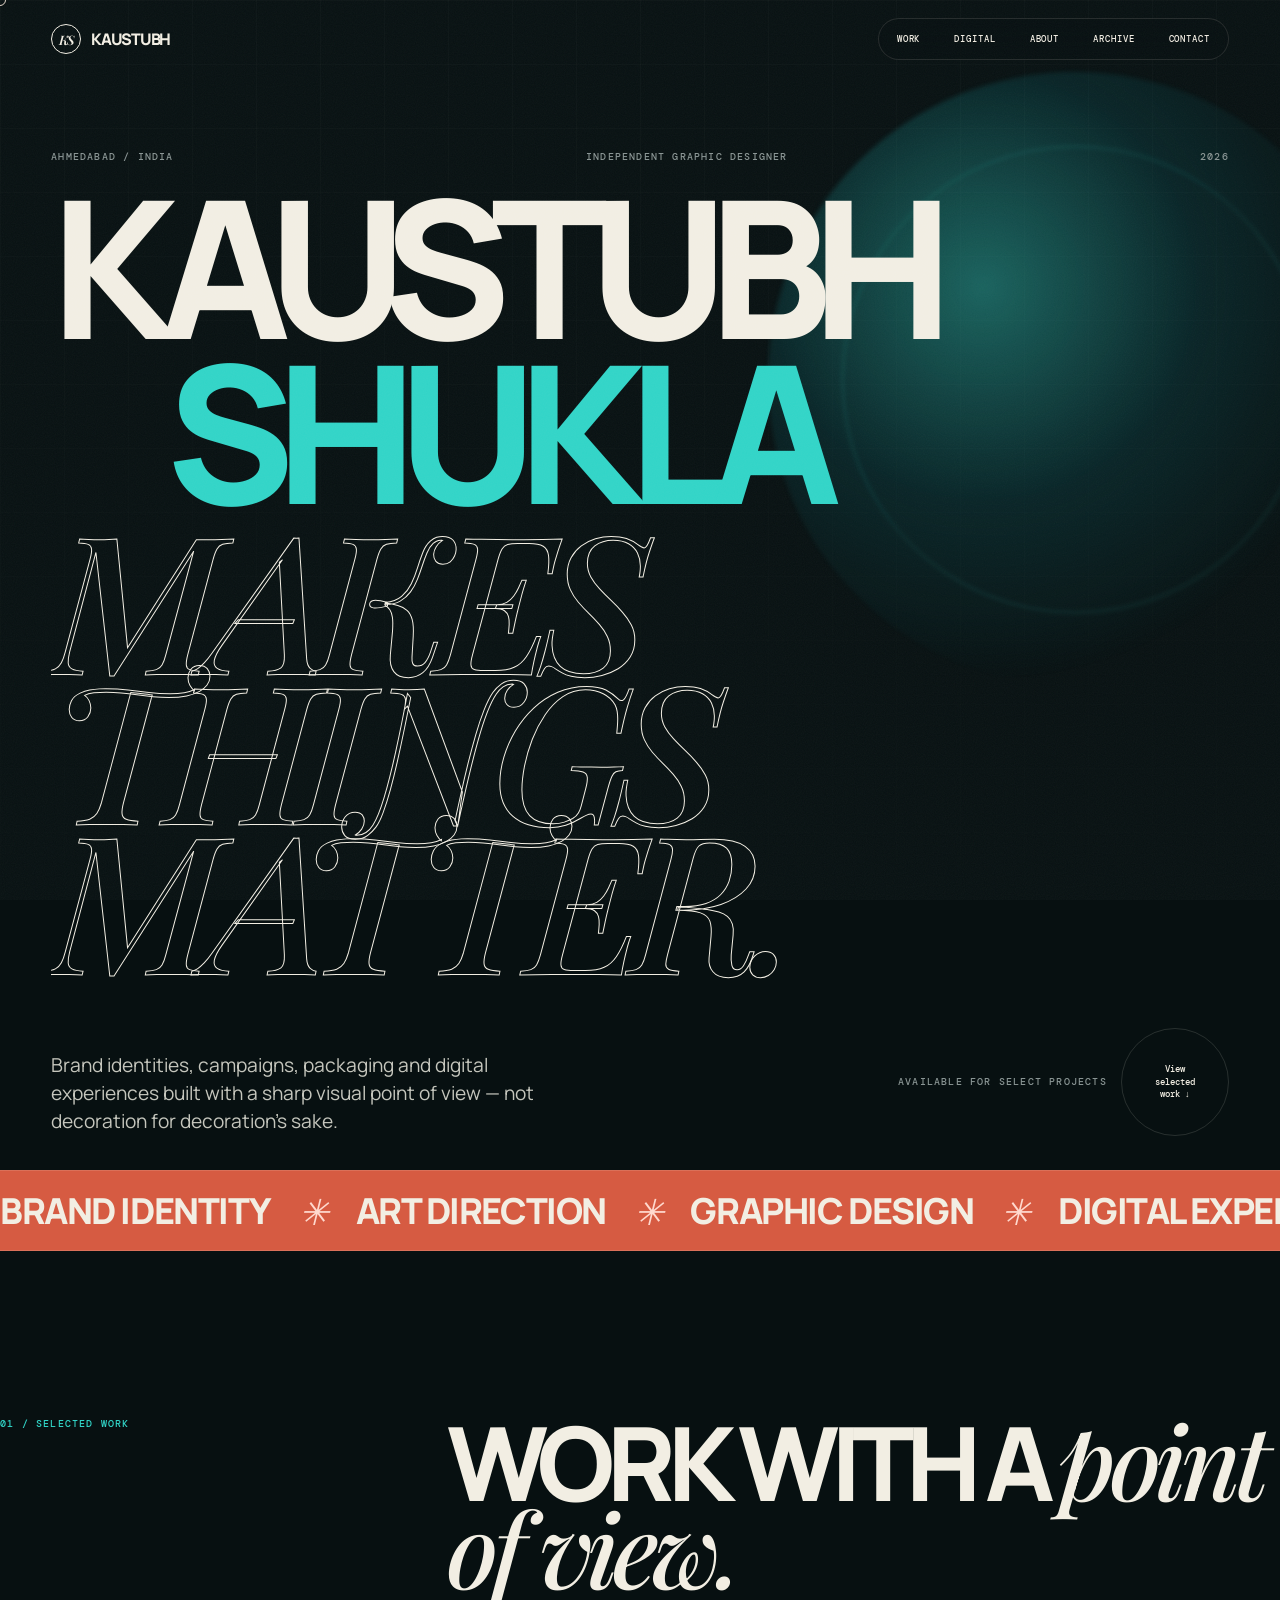
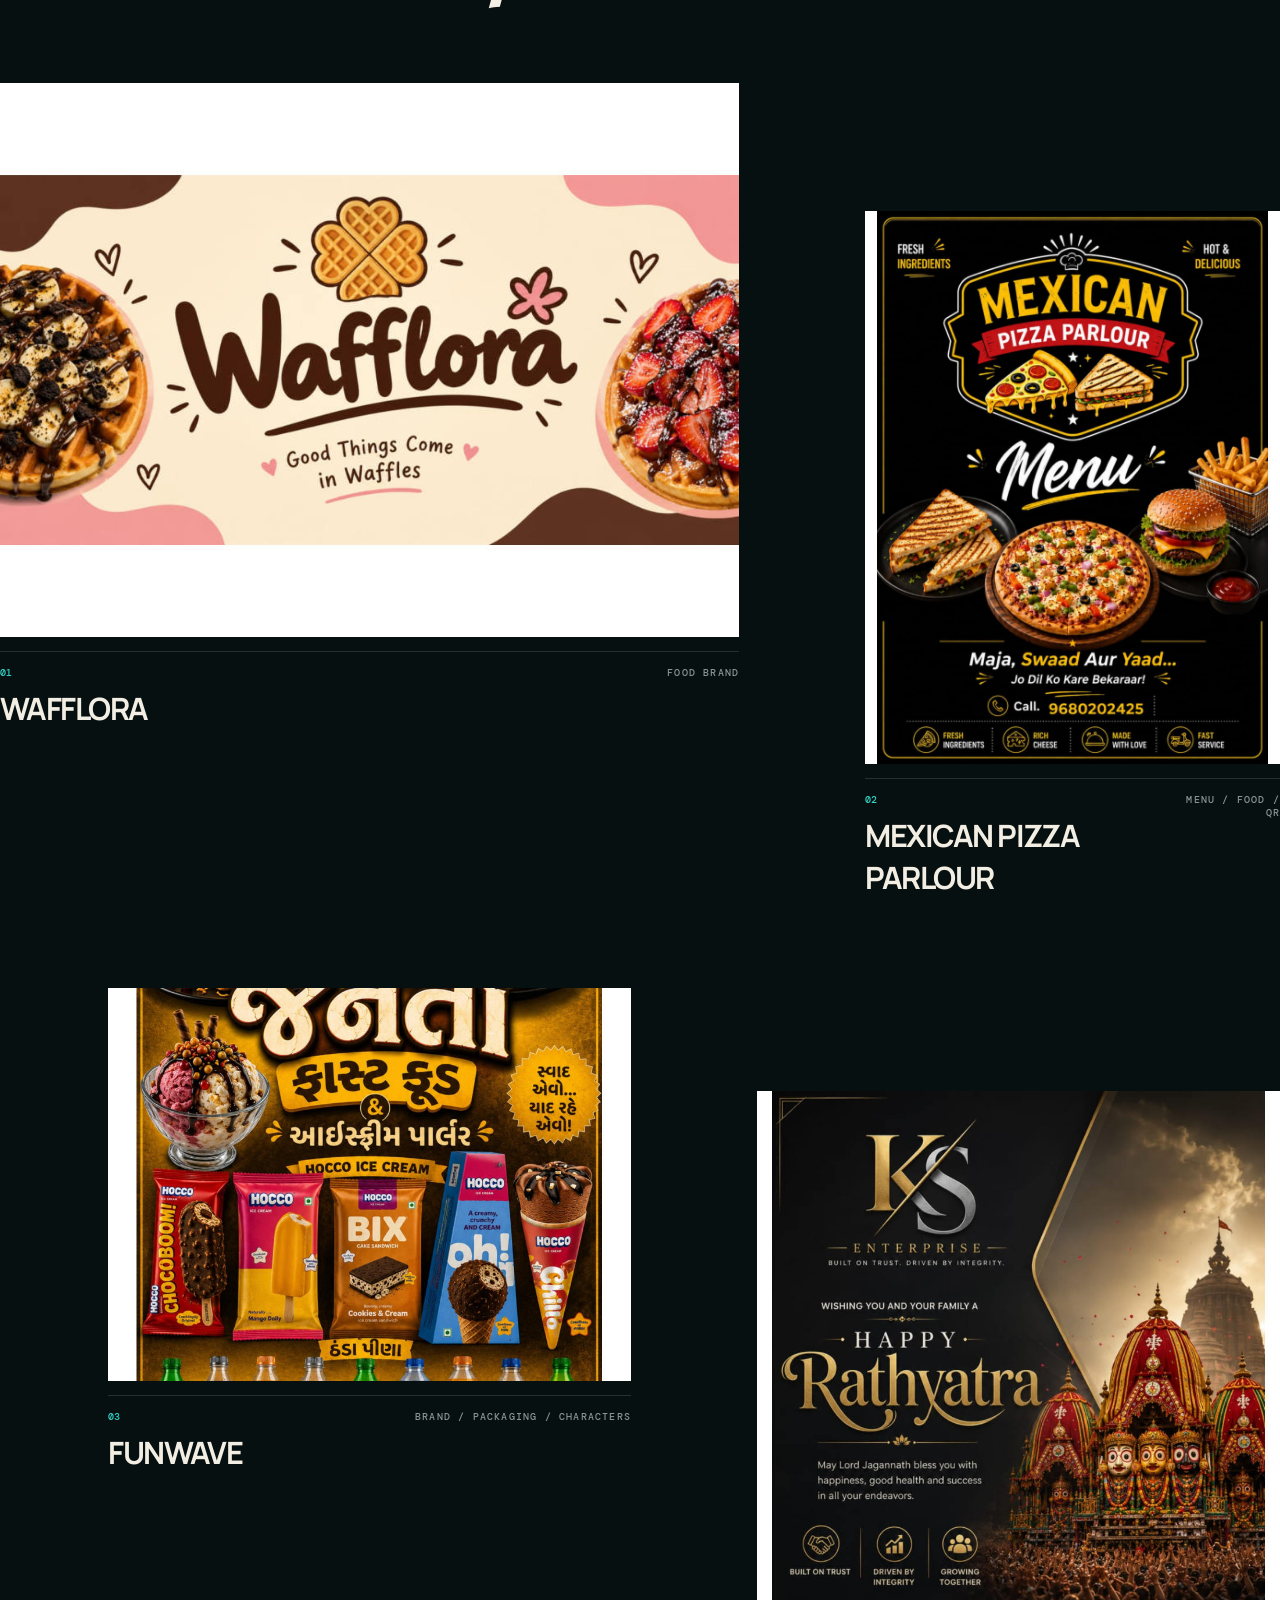
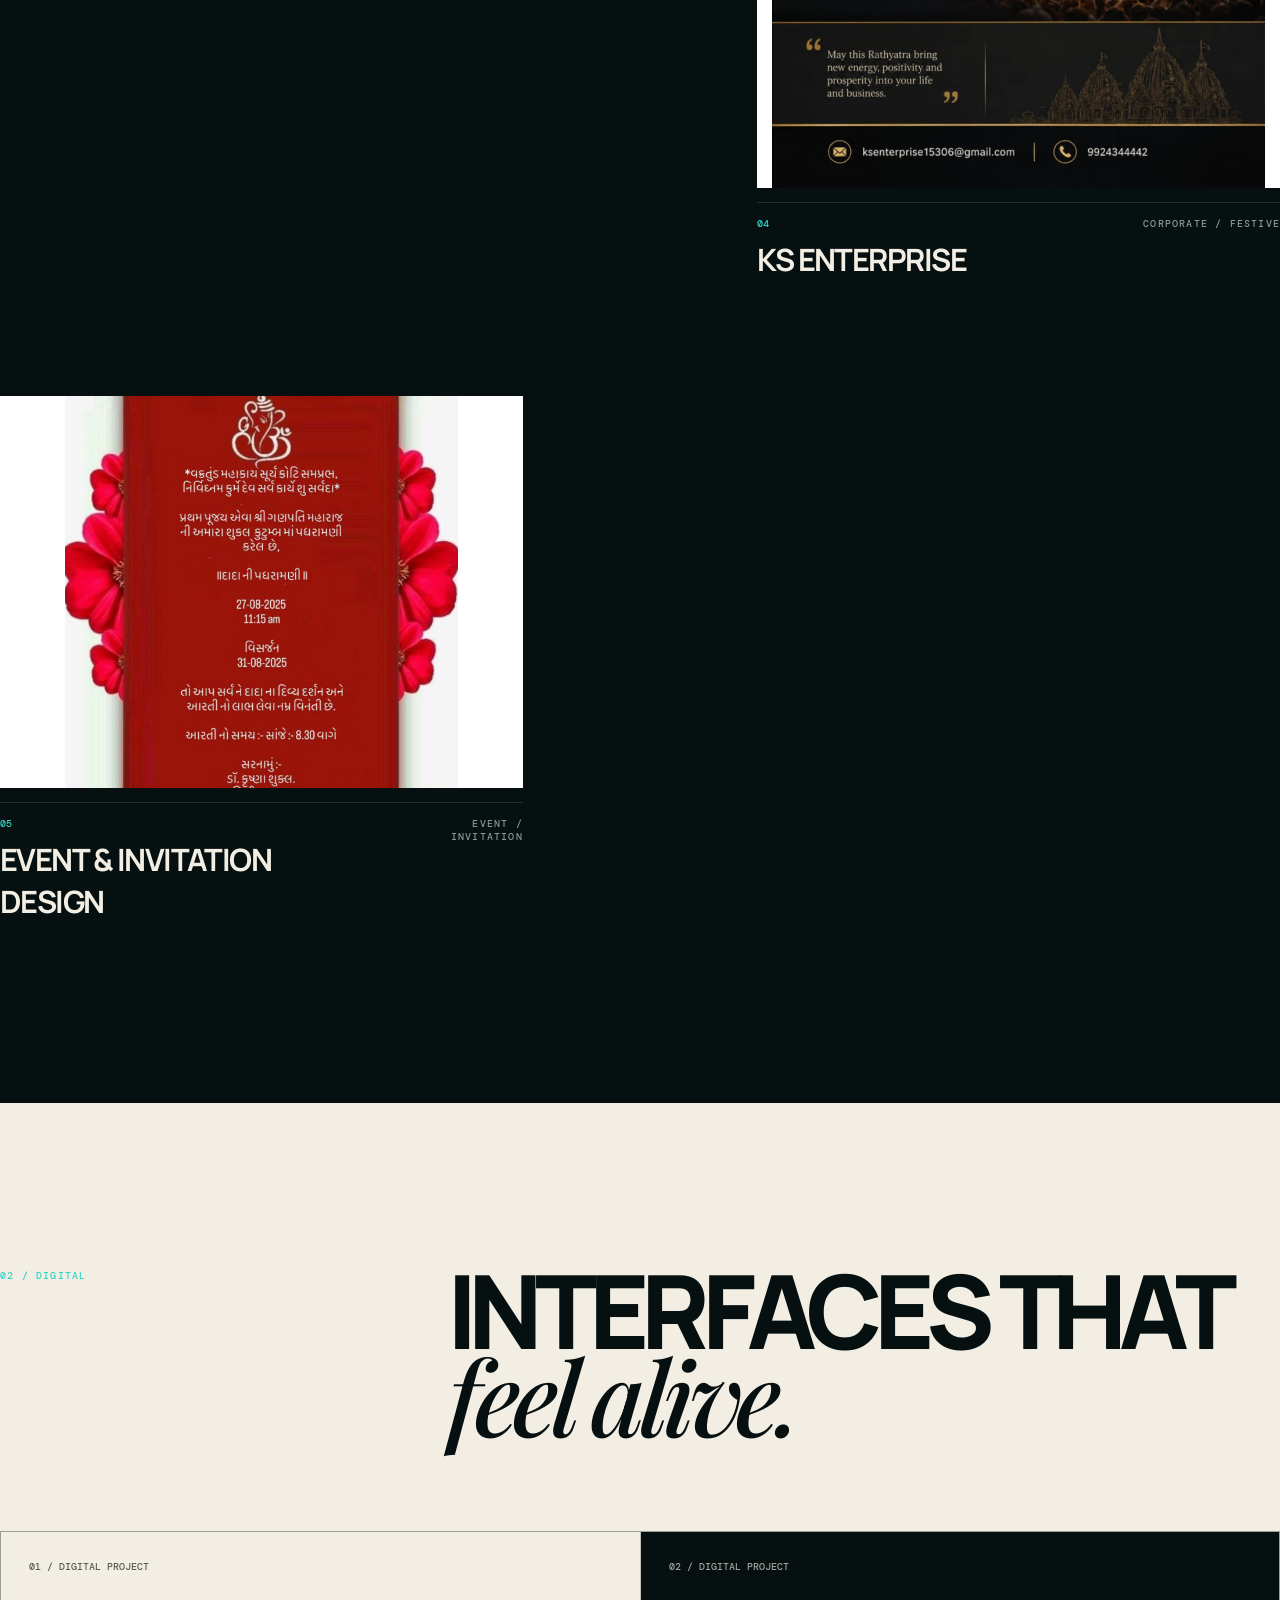
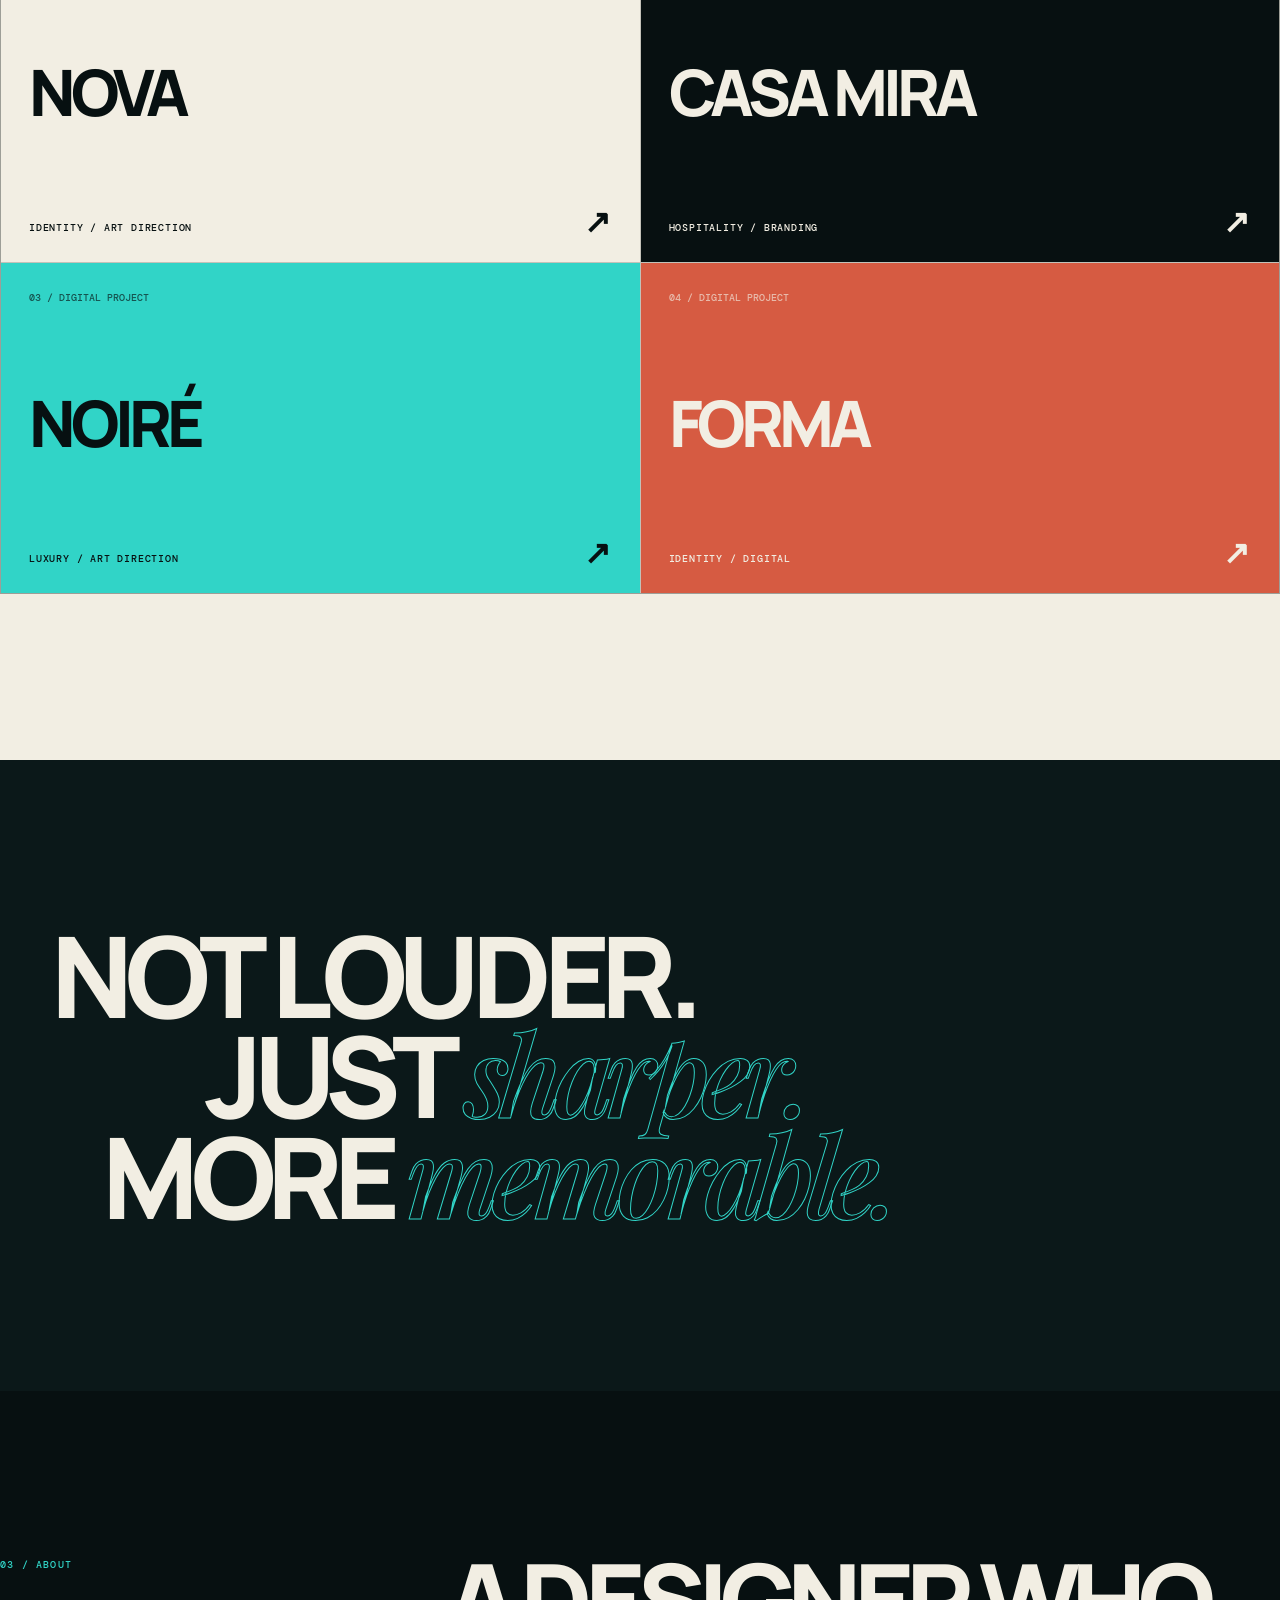
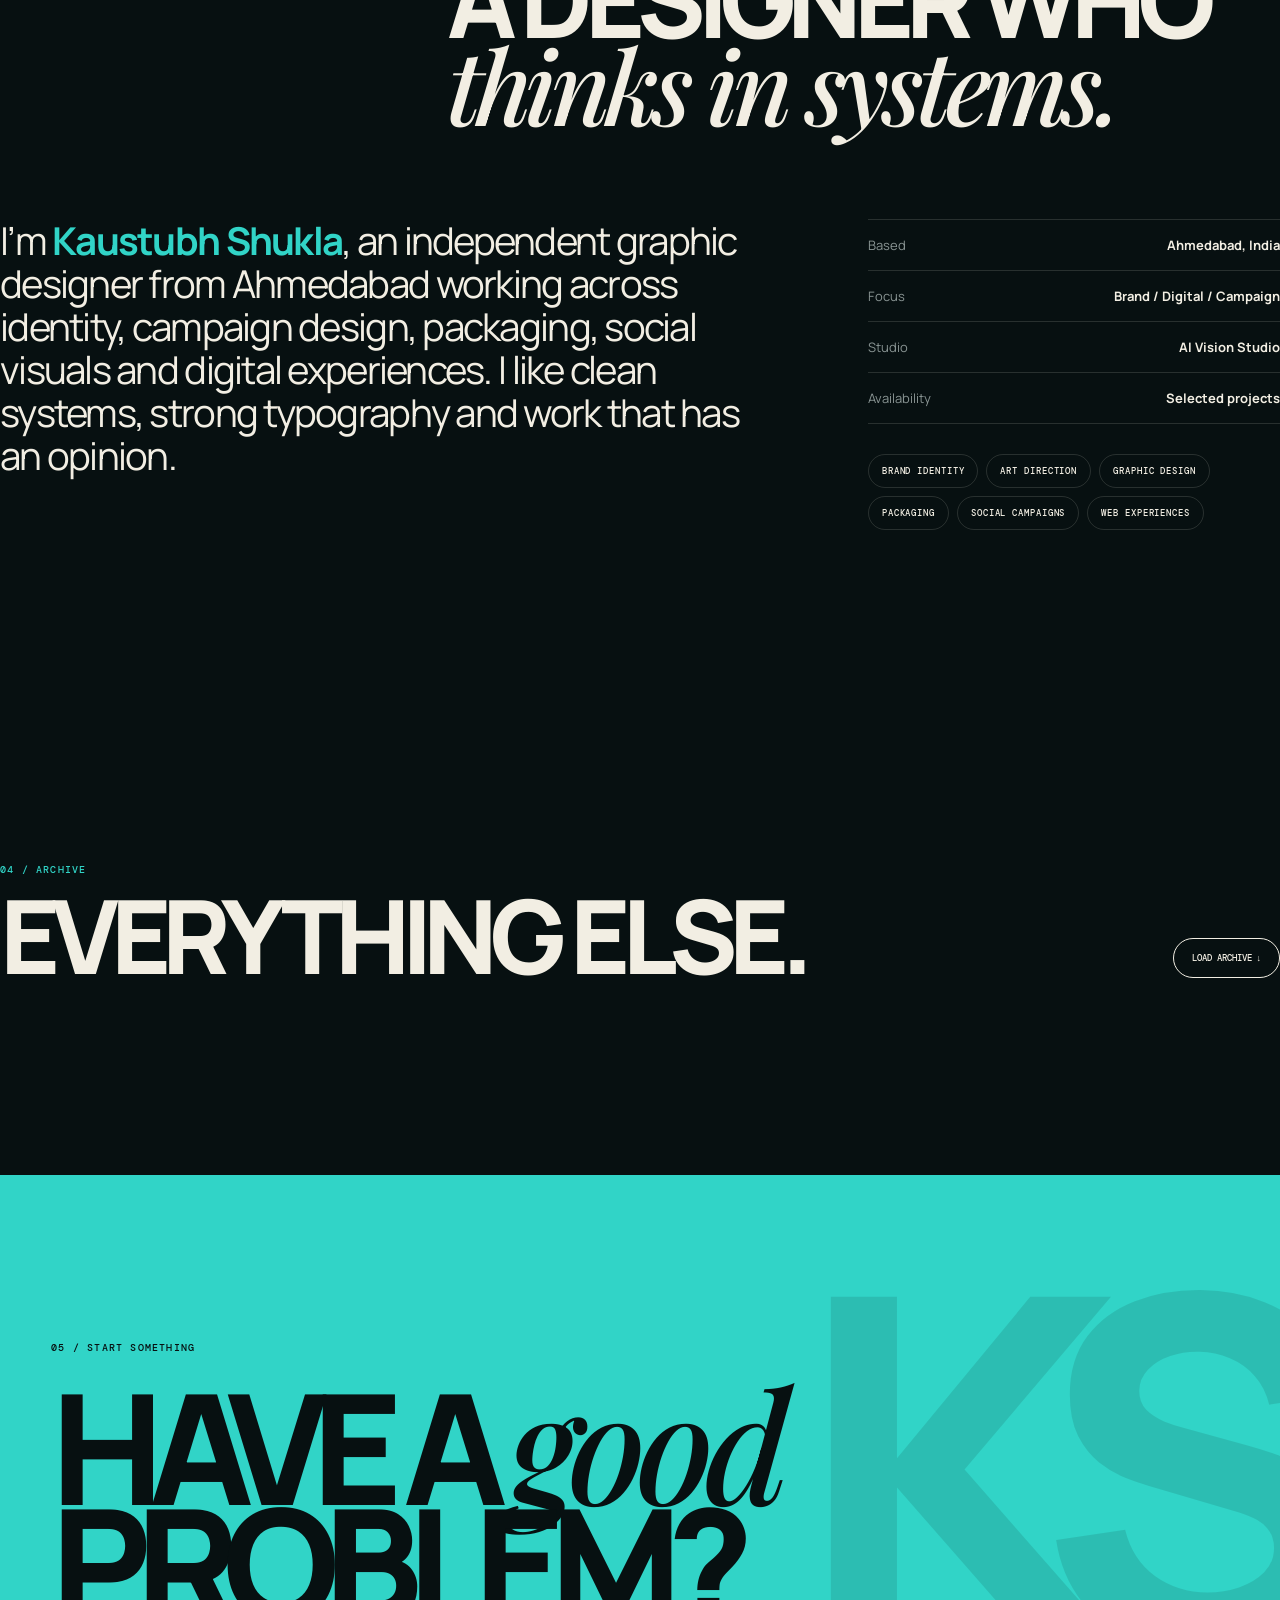
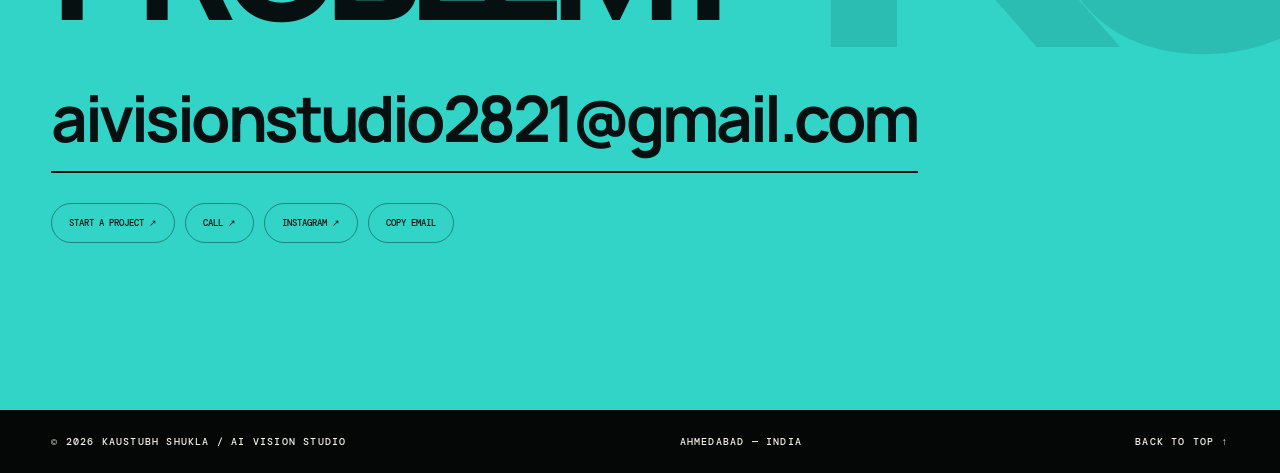
==== commit 6af39b46: "Full redesign: cinematic editorial portfolio system" ====
--- a/index.html
+++ b/index.html
@@ -1,615 +1,439 @@
-<!DOCTYPE html>
+<!doctype html>
 <html lang="en">
 <head>
 <meta charset="utf-8">
-<meta name="viewport" content="width=device-width, initial-scale=1">
-<title>KAUSTUBH SHUKLA — DESIGN</title>
-<meta name="description" content="Kaustubh Shukla is an independent graphic designer from Ahmedabad creating brand identities, campaigns, digital experiences and visual systems.">
-<meta property="og:title" content="KAUSTUBH SHUKLA — DESIGN">
-<meta property="og:description" content="Independent graphic designer from Ahmedabad. Brand identities, campaigns, packaging and digital experiences.">
-<meta property="og:type" content="website">
-<meta property="og:image" content="og.png">
-<meta name="twitter:card" content="summary_large_image">
-<meta name="theme-color" content="#003135">
-<link rel="icon" href="data:image/svg+xml,%3Csvg xmlns='http://www.w3.org/2000/svg' viewBox='0 0 64 64'%3E%3Crect width='64' height='64' fill='%23003135'/%3E%3Ctext x='32' y='42' font-size='30' font-family='Georgia' font-style='italic' text-anchor='middle' fill='%23AFDDE5'%3EKS%3C/text%3E%3C/svg%3E">
+<meta name="viewport" content="width=device-width,initial-scale=1">
+<title>KAUSTUBH SHUKLA — Graphic Designer</title>
+<meta name="description" content="Kaustubh Shukla — independent graphic designer from Ahmedabad. Brand identity, campaigns, packaging and digital experiences.">
+<meta name="theme-color" content="#071011">
+<link rel="preconnect" href="https://fonts.googleapis.com">
+<link rel="preconnect" href="https://fonts.gstatic.com" crossorigin>
+<link href="https://fonts.googleapis.com/css2?family=DM+Mono:wght@400;500&family=Manrope:wght@400;500;600;700;800&family=Playfair+Display:ital,wght@1,500;1,600&display=swap" rel="stylesheet">
 <style>
-:root{--ink:#050f10;--deep:#003135;--teal:#024950;--rust:#964734;--aqua:#0FA4AF;--mist:#AFDDE5;--ivory:#f4efe4;--off:#e9e2d2;--ease:cubic-bezier(.77,0,.18,1)}
+:root{
+ --bg:#071011;--bg2:#0b1819;--paper:#f2eee3;--muted:#899493;--teal:#31d4c7;
+ --teal2:#0fa4af;--coral:#d65b42;--line:rgba(242,238,227,.14);--black:#050707;
+ --ease:cubic-bezier(.16,1,.3,1);--pad:clamp(18px,4vw,64px)
+}
 *{box-sizing:border-box;margin:0;padding:0}
-html{scroll-behavior:smooth;-webkit-text-size-adjust:100%}
-body{background:var(--ivory);color:var(--ink);font:400 16px/1.5 "Helvetica Neue",Arial,sans-serif;overflow-x:hidden}
-body.lock{overflow:hidden}
-a{color:inherit;text-decoration:none}button{font:inherit;color:inherit;background:none;border:0;cursor:pointer}
-:focus-visible{outline:2px solid var(--aqua);outline-offset:4px}
-.mono{font:500 11px/1.4 ui-monospace,Menlo,Consolas,monospace;letter-spacing:.12em;text-transform:uppercase}
-.serif{font-family:Georgia,"Times New Roman",serif;font-style:italic;font-weight:400;text-transform:none}
-.big{font-weight:800;letter-spacing:-.05em;line-height:.84;text-transform:uppercase}
-.out{color:transparent;-webkit-text-stroke:1.5px currentColor}
-.wrap{padding:0 clamp(18px,4vw,56px)}
-.sec{padding:clamp(80px,12vw,180px) 0;position:relative}
-.dark{background:var(--deep);color:var(--ivory)}
-.rule{border:0;border-top:1px solid currentColor;opacity:.25}
-.rv{opacity:0;transform:translateY(40px);transition:opacity .9s var(--ease),transform .9s var(--ease)}
-.rv.in{opacity:1;transform:none}
-/* loader */
-/* loader hard failsafe */
-#ld{animation:ldAutoExit 2.6s cubic-bezier(.77,0,.18,1) 1.2s forwards}
-@keyframes ldAutoExit{to{clip-path:inset(0 0 100% 0);pointer-events:none}}
-#ld{position:fixed;inset:0;z-index:100;background:var(--ink);color:var(--ivory);display:flex;flex-direction:column;justify-content:space-between;padding:28px;transition:clip-path 1s var(--ease);clip-path:inset(0 0 0 0)}
-#ld.off{clip-path:inset(0 0 100% 0);pointer-events:none}
-#ld h2{font-size:clamp(40px,10vw,150px)}
-#ld .row{display:flex;justify-content:space-between}
-/* cursor */
-#cur{position:fixed;left:0;top:0;width:14px;height:14px;margin:-7px 0 0 -7px;border-radius:50%;background:var(--ivory);mix-blend-mode:difference;pointer-events:none;z-index:90;display:none;align-items:center;justify-content:center;transition:width .3s var(--ease),height .3s var(--ease),margin .3s var(--ease),background .3s;will-change:transform}
-#cur span{font:600 10px ui-monospace,monospace;color:var(--ink);opacity:0;letter-spacing:.1em}
-#cur.h{width:56px;height:56px;margin:-28px 0 0 -28px}
-#cur.t{width:84px;height:84px;margin:-42px 0 0 -42px;background:var(--aqua);mix-blend-mode:normal}
-#cur.t span{opacity:1}
-@media(hover:hover) and (pointer:fine){#cur{display:flex}body.cc,body.cc a,body.cc button{cursor:none}}
+html{scroll-behavior:smooth;background:var(--bg)}
+body{background:var(--bg);color:var(--paper);font-family:Manrope,Arial,sans-serif;overflow-x:hidden}
+body.modal-open{overflow:hidden}
+a{color:inherit;text-decoration:none}button{font:inherit;color:inherit;border:0;background:none;cursor:pointer}
+::selection{background:var(--teal);color:var(--bg)}
+.mono{font:500 10px/1.3 "DM Mono",monospace;letter-spacing:.12em;text-transform:uppercase}
+.serif{font-family:"Playfair Display",Georgia,serif;font-style:italic;font-weight:500}
+.reveal{opacity:0;transform:translateY(28px);transition:opacity .9s var(--ease),transform .9s var(--ease)}
+.reveal.show{opacity:1;transform:none}
+.wrap{padding-left:var(--pad);padding-right:var(--pad)}
+.rule{border-top:1px solid var(--line)}
+/* ambient system */
+.noise{position:fixed;inset:0;z-index:80;pointer-events:none;opacity:.045;background-image:url("data:image/svg+xml,%3Csvg xmlns='http://www.w3.org/2000/svg' width='160' height='160' viewBox='0 0 160 160'%3E%3Cfilter id='n'%3E%3CfeTurbulence type='fractalNoise' baseFrequency='.9' numOctaves='4' stitchTiles='stitch'/%3E%3C/filter%3E%3Crect width='100%25' height='100%25' filter='url(%23n)'/%3E%3C/svg%3E");mix-blend-mode:screen}
+.progress{position:fixed;z-index:70;left:0;top:0;height:2px;width:0;background:var(--teal);box-shadow:0 0 18px rgba(49,212,199,.7)}
+.cursor{position:fixed;z-index:90;width:12px;height:12px;border:1px solid var(--paper);border-radius:50%;pointer-events:none;transform:translate(-50%,-50%);mix-blend-mode:difference;transition:width .3s var(--ease),height .3s var(--ease),background .3s}
+.cursor.on{width:66px;height:66px;background:var(--teal);border-color:var(--teal);mix-blend-mode:normal}
+.cursor.on:after{content:"OPEN";font:500 8px "DM Mono";color:var(--bg);letter-spacing:.12em}
 /* nav */
-nav{position:fixed;top:0;left:0;right:0;z-index:50;display:flex;justify-content:space-between;align-items:center;padding:20px clamp(18px,4vw,56px);mix-blend-mode:difference;color:#fff}
-nav .logo{font-weight:800;font-size:20px;letter-spacing:-.04em}
-nav ul{display:flex;gap:clamp(14px,2.4vw,34px);list-style:none;align-items:center}
-@media(max-width:700px){nav li.hm{display:none}}
-#menu{position:fixed;inset:0;z-index:60;background:var(--rust);color:var(--ivory);clip-path:circle(0 at 100% 0);transition:clip-path .9s var(--ease);display:flex;flex-direction:column;justify-content:space-between;padding:24px clamp(18px,4vw,56px)}
-#menu.open{clip-path:circle(150% at 100% 0)}
-#menu:not(.open){visibility:hidden;transition:clip-path .9s var(--ease),visibility 0s .9s}
-#menu a.l{display:block;font-size:clamp(48px,11vw,150px);font-weight:800;letter-spacing:-.05em;line-height:.95;text-transform:uppercase;transition:transform .5s var(--ease),color .3s}
-#menu a.l:hover{transform:translateX(24px);color:var(--deep)}
-#menu a.l sup{font:500 12px ui-monospace,monospace;letter-spacing:.1em;vertical-align:top;margin-left:8px}
+.nav{position:fixed;z-index:60;top:0;left:0;width:100%;padding:18px var(--pad);display:flex;align-items:center;justify-content:space-between;pointer-events:none}
+.nav>*{pointer-events:auto}
+.brand{display:flex;align-items:center;gap:10px;font-weight:800;letter-spacing:-.08em}
+.brand-mark{width:30px;height:30px;border:1px solid currentColor;border-radius:50%;display:grid;place-items:center;font:italic 600 13px "Playfair Display";transition:.4s var(--ease)}
+.brand:hover .brand-mark{background:var(--teal);color:var(--bg);transform:rotate(-15deg) scale(1.08)}
+.navlinks{display:flex;align-items:center;gap:8px;padding:5px;border:1px solid rgba(242,238,227,.12);background:rgba(7,16,17,.62);backdrop-filter:blur(16px);border-radius:999px}
+.navlinks a,.menu-btn{padding:9px 13px;border-radius:999px;font:500 9px "DM Mono";letter-spacing:.1em;text-transform:uppercase}
+.navlinks a:hover,.menu-btn:hover{background:var(--paper);color:var(--bg)}
+.menu-btn{display:none}
 /* hero */
-.hero{min-height:100svh;background:var(--deep);color:var(--ivory);display:flex;flex-direction:column;justify-content:flex-end;padding:120px 0 28px;overflow:hidden;position:relative}
-.hero h1{font-size:clamp(38px,10vw,190px);position:relative;z-index:2}
-.hero h1 .ln{display:block;overflow:hidden;padding-bottom:.04em}
-.hero h1 .ln>span{display:block;transform:translateY(105%);transition:transform 1.2s var(--ease),color .4s}
-.hero h1 .ln:hover>span{color:var(--aqua)}
-body.ready .hero h1 .ln>span{transform:none}
-.hero h1 .ln:nth-child(2)>span{transition-delay:.08s;margin-left:.9em}.hero h1 .ln:nth-child(3)>span{transition-delay:.16s}
-.hero .orb{position:absolute;right:6vw;top:18vh;width:clamp(160px,26vw,380px);aspect-ratio:1;border-radius:50%;background:radial-gradient(circle at 35% 30%,var(--aqua),var(--teal) 60%,transparent 72%);opacity:.9;will-change:transform}
-.hero .orb::after{content:"";position:absolute;inset:-14px;border:1px solid var(--mist);border-radius:50%;opacity:.4}
-.sig{display:inline-block;width:9px;height:9px;border-radius:50%;background:var(--aqua);margin-right:10px;animation:pulse 1.8s infinite}
-@keyframes pulse{50%{opacity:.25;transform:scale(1.6)}}
-.hero .meta{display:flex;justify-content:space-between;flex-wrap:wrap;gap:16px;align-items:flex-end;margin-top:36px;position:relative;z-index:2}
-.hero p.lead{max-width:420px;font-size:clamp(16px,1.5vw,20px);line-height:1.4}
-.cta{display:inline-flex;align-items:center;gap:12px;padding:20px 30px;border:1px solid currentColor;border-radius:99px;transition:background .3s,color .3s;will-change:transform}
-.cta:hover{background:var(--ivory);color:var(--deep)}
-.light .cta:hover,.cta.solid{background:var(--ink);color:var(--ivory)}
-.scroll{position:absolute;left:clamp(18px,4vw,56px);top:50%;writing-mode:vertical-rl;opacity:.6;z-index:2}
-.scroll::after{content:"";display:block;width:1px;height:60px;background:currentColor;margin:12px auto 0;animation:drop 2s infinite}
-@keyframes drop{0%{transform:scaleY(0);transform-origin:top}50%{transform:scaleY(1);transform-origin:top}51%{transform-origin:bottom}100%{transform:scaleY(0);transform-origin:bottom}}
-.mq{overflow:hidden;background:var(--rust);color:var(--ivory);padding:16px 0;white-space:nowrap}
-.mq div{display:inline-block;animation:mq 28s linear infinite;font-size:clamp(20px,3vw,40px);font-weight:800;letter-spacing:-.03em;text-transform:uppercase}
-.mq b{margin:0 .6em;color:var(--mist)}
-@keyframes mq{to{transform:translateX(-50%)}}
-/* work */
-.head{display:flex;justify-content:space-between;align-items:flex-end;gap:24px;flex-wrap:wrap;margin-bottom:clamp(40px,7vw,100px)}
-.head h2{font-size:clamp(44px,10vw,160px)}
-.work{display:grid;grid-template-columns:repeat(12,1fr);gap:clamp(36px,6vw,90px) 2vw}
-.pj{display:block;text-align:left;width:100%}
-.pj:nth-child(1){grid-column:1/9}.pj:nth-child(2){grid-column:9/13;margin-top:18vw}.pj:nth-child(3){grid-column:3/8}
-.pj:nth-child(4){grid-column:8/13;margin-top:8vw}.pj:nth-child(5){grid-column:1/6}.pj:nth-child(6){grid-column:7/13;margin-top:10vw}.pj:nth-child(7){grid-column:2/9}
-@media(max-width:800px){.work{display:block}.pj{margin:0 0 56px!important}}
-.vis{position:relative;aspect-ratio:4/3;overflow:hidden;display:flex;align-items:flex-end;padding:20px}
-.pj:nth-child(even) .vis{aspect-ratio:3/4}
-.vis i{position:absolute;right:-.05em;top:-.12em;font:italic 400 clamp(160px,26vw,420px)/1 Georgia,serif;opacity:.22;transition:transform 1.1s var(--ease);pointer-events:none}
-.vis b{position:absolute;left:20px;top:16px;font:800 clamp(28px,4vw,56px)/1 "Helvetica Neue",sans-serif;letter-spacing:-.05em;transition:transform .6s var(--ease);transform-origin:left top}
-.pj:hover .vis b{transform:scale(1.5)}
-.vis em{position:relative;font:800 clamp(34px,6vw,90px)/.85 "Helvetica Neue",Arial,sans-serif;letter-spacing:-.05em;font-style:normal;text-transform:uppercase;transition:transform .7s var(--ease)}
-.pj:hover .vis i{transform:scale(1.12) rotate(-4deg)}.pj:hover .vis b{position:absolute;left:20px;top:16px;font:800 clamp(28px,4vw,56px)/1 "Helvetica Neue",sans-serif;letter-spacing:-.05em;transition:transform .6s var(--ease);transform-origin:left top}
-.pj:hover .vis b{transform:scale(1.5)}
-.vis em{transform:translateX(12px)}
-.pj .cap{display:flex;justify-content:space-between;gap:12px;padding-top:14px;border-top:1px solid rgba(0,0,0,.25);margin-top:14px}
-.pj .ar{display:inline-block;transition:transform .4s var(--ease)}.pj:hover .ar{transform:translate(5px,-5px)}
+.hero{min-height:100svh;position:relative;display:flex;align-items:flex-end;overflow:hidden;padding:150px var(--pad) 34px}
+.hero-grid{position:absolute;inset:0;background-image:linear-gradient(rgba(242,238,227,.055) 1px,transparent 1px),linear-gradient(90deg,rgba(242,238,227,.055) 1px,transparent 1px);background-size:clamp(40px,5vw,80px) clamp(40px,5vw,80px);mask-image:linear-gradient(to bottom,rgba(0,0,0,.7),transparent 88%);opacity:.55}
+.hero-glow{position:absolute;width:48vw;height:48vw;max-width:720px;max-height:720px;border-radius:50%;right:-8vw;top:8vh;background:radial-gradient(circle at 35% 35%,rgba(49,212,199,.42),rgba(15,164,175,.14) 38%,transparent 70%);filter:blur(2px);animation:float 8s ease-in-out infinite}
+.hero-glow:after{content:"";position:absolute;inset:12%;border:1px solid rgba(49,212,199,.28);border-radius:50%;animation:spin 16s linear infinite}
+@keyframes float{50%{transform:translate(-3vw,4vh) scale(1.05)}}@keyframes spin{to{transform:rotate(360deg)}}
+.hero-content{position:relative;z-index:2;width:100%}
+.kicker{display:flex;justify-content:space-between;gap:20px;margin-bottom:28px;color:var(--muted)}
+.hero h1{font-size:clamp(72px,15vw,240px);line-height:.78;letter-spacing:-.1em;font-weight:800;text-transform:uppercase;max-width:1300px}
+.hero h1 .line{display:block;overflow:hidden;padding-bottom:.08em}
+.hero h1 .line>span{display:block;transform:translateY(115%);animation:rise 1s var(--ease) forwards}
+.hero h1 .line:nth-child(2)>span{animation-delay:.08s}.hero h1 .line:nth-child(3)>span{animation-delay:.16s}
+@keyframes rise{to{transform:none}}
+.hero h1 .accent{color:var(--teal);padding-left:9vw}
+.hero h1 .italic{font-family:"Playfair Display";font-style:italic;font-weight:500;color:transparent;-webkit-text-stroke:1px var(--paper);letter-spacing:-.07em}
+.hero-bottom{display:grid;grid-template-columns:1fr auto;gap:30px;align-items:end;margin-top:42px}
+.hero-intro{max-width:490px;font-size:clamp(15px,1.5vw,20px);line-height:1.45;color:#c5c6bd}
+.hero-meta{display:flex;align-items:center;gap:14px}
+.circle-link{width:108px;height:108px;border:1px solid var(--line);border-radius:50%;display:grid;place-items:center;text-align:center;font:500 9px/1.4 "DM Mono";transition:transform .5s var(--ease),background .35s}
+.circle-link:hover{transform:rotate(-12deg) scale(1.05);background:var(--teal);color:var(--bg);border-color:var(--teal)}
+/* ticker */
+.ticker{overflow:hidden;border-top:1px solid var(--line);border-bottom:1px solid var(--line);background:var(--coral);color:var(--paper);white-space:nowrap}
+.ticker-track{display:inline-flex;align-items:center;gap:28px;padding:15px 0;min-width:max-content;animation:marquee 24s linear infinite;font-size:clamp(20px,2.8vw,38px);font-weight:800;letter-spacing:-.04em;text-transform:uppercase}
+.ticker i{font-family:"Playfair Display";font-weight:500;color:#ffd9ce}
+@keyframes marquee{to{transform:translateX(-50%)}}
+/* section heads */
+.section{padding:clamp(100px,13vw,190px) 0}
+.section-head{display:grid;grid-template-columns:1fr 2fr;gap:30px;margin-bottom:clamp(50px,7vw,95px)}
+.section-label{color:var(--teal)}
+.section-title{font-size:clamp(46px,8vw,132px);line-height:.82;letter-spacing:-.08em;font-weight:800;text-transform:uppercase}
+.section-title em{font-family:"Playfair Display";font-weight:500;text-transform:none;letter-spacing:-.06em}
+/* featured work */
+.work-grid{display:grid;grid-template-columns:repeat(12,1fr);gap:clamp(38px,6vw,92px) 18px}
+.work-card{display:block;position:relative}
+.work-card:nth-child(1){grid-column:1/8}.work-card:nth-child(2){grid-column:9/13;margin-top:10vw}.work-card:nth-child(3){grid-column:2/7}.work-card:nth-child(4){grid-column:8/13;margin-top:8vw}.work-card:nth-child(5){grid-column:1/6;margin-top:2vw}
+.work-media{position:relative;overflow:hidden;background:#123;aspect-ratio:4/3}
+.work-card:nth-child(even) .work-media{aspect-ratio:3/4}
+.work-media img{width:100%;height:100%;display:block;object-fit:cover;transition:transform 1.1s var(--ease),filter .7s}
+.work-card:hover .work-media img{transform:scale(1.055);filter:saturate(1.08)}
+.work-overlay{position:absolute;inset:0;background:linear-gradient(180deg,transparent 45%,rgba(0,0,0,.62));opacity:0;transition:opacity .5s}
+.work-card:hover .work-overlay{opacity:1}
+.work-open{position:absolute;right:16px;bottom:16px;width:58px;height:58px;border-radius:50%;background:var(--teal);color:var(--bg);display:grid;place-items:center;font:500 9px "DM Mono";transform:translateY(15px) rotate(-20deg);opacity:0;transition:.55s var(--ease)}
+.work-card:hover .work-open{transform:none;opacity:1}
+.work-info{display:flex;justify-content:space-between;gap:20px;padding:14px 0;border-top:1px solid var(--line);margin-top:14px}
+.work-name{font-size:clamp(20px,2.4vw,34px);font-weight:700;letter-spacing:-.05em}
+.work-type{color:var(--muted);text-align:right}
+.work-number{font:500 10px "DM Mono";color:var(--teal);margin-bottom:8px}
+/* digital */
+.dark-band{background:var(--paper);color:var(--bg)}
+.digital-grid{display:grid;grid-template-columns:repeat(2,1fr);gap:1px;background:rgba(7,16,17,.2);border:1px solid rgba(7,16,17,.2)}
+.digital-card{min-height:330px;background:var(--paper);padding:28px;display:flex;flex-direction:column;justify-content:space-between;position:relative;overflow:hidden;transition:color .4s,background .4s}
+.digital-card:nth-child(2){background:var(--bg);color:var(--paper)}.digital-card:nth-child(3){background:var(--teal);color:var(--bg)}.digital-card:nth-child(4){background:var(--coral);color:var(--paper)}
+.digital-card:hover{background:var(--bg);color:var(--paper)}
+.digital-card:nth-child(3):hover{background:#083c40}.digital-card:nth-child(4):hover{background:#8f3929}
+.digital-index{font:500 10px "DM Mono";opacity:.65}
+.digital-name{font-size:clamp(42px,5vw,78px);line-height:.8;letter-spacing:-.08em;font-weight:800;text-transform:uppercase;max-width:520px}
+.digital-foot{display:flex;justify-content:space-between;align-items:end;gap:15px;font:500 10px "DM Mono";letter-spacing:.08em;text-transform:uppercase}
+.digital-arrow{font-size:32px;line-height:.7;transition:transform .5s var(--ease)}.digital-card:hover .digital-arrow{transform:translate(7px,-7px)}
+/* philosophy */
+.manifesto{background:var(--bg2);overflow:hidden}
+.manifesto-line{font-size:clamp(40px,8.8vw,145px);line-height:.86;letter-spacing:-.075em;font-weight:800;text-transform:uppercase;white-space:nowrap}
+.manifesto-line:nth-child(2){padding-left:12vw}.manifesto-line:nth-child(3){padding-left:4vw}
+.manifesto .serif{font-weight:500;text-transform:none;color:transparent;-webkit-text-stroke:1px var(--teal)}
+/* about */
+.about-grid{display:grid;grid-template-columns:1.3fr .7fr;gap:clamp(40px,8vw,130px)}
+.about-copy{font-size:clamp(22px,3vw,42px);line-height:1.12;letter-spacing:-.045em;max-width:820px}
+.about-copy strong{color:var(--teal)}
+.about-side{border-top:1px solid var(--line)}
+.info-row{display:flex;justify-content:space-between;gap:20px;padding:16px 0;border-bottom:1px solid var(--line);font-size:13px}.info-row span:first-child{color:var(--muted)}
+.stack{display:flex;flex-wrap:wrap;gap:8px;margin-top:30px}.chip{padding:10px 13px;border:1px solid var(--line);border-radius:999px;font:500 9px "DM Mono";text-transform:uppercase;letter-spacing:.1em;transition:.35s}.chip:hover{background:var(--teal);color:var(--bg);border-color:var(--teal);transform:translateY(-3px)}
 /* archive */
-.ar-s{background:var(--off)}
-.ar-bar{display:flex;gap:10px;flex-wrap:wrap;margin:36px 0}
-.f{padding:10px 16px;border:1px solid currentColor;border-radius:99px}
-.f[aria-pressed=true]{background:var(--ink);color:var(--ivory)}
-#arBody[hidden]{display:none}
-.grid{display:grid;grid-template-columns:repeat(6,1fr);gap:24px 20px;align-items:start;min-height:420px;transition:opacity .35s}
-.grid.sw{opacity:0}
-.card:nth-child(6n+1){grid-column:span 4}.card:nth-child(6n+2){grid-column:span 2;margin-top:6vw}.card:nth-child(6n+3){grid-column:span 2}.card:nth-child(6n+4){grid-column:span 4}.card:nth-child(6n+5){grid-column:span 3}.card:nth-child(6n){grid-column:span 3;margin-top:4vw}
-.card:nth-child(6n+1) .th,.card:nth-child(6n+4) .th{aspect-ratio:16/10}
-@media(max-width:700px){.grid{grid-template-columns:1fr 1fr}.card:nth-child(n){grid-column:span 1;margin-top:0}.card:nth-child(5n+1){grid-column:span 2}}
-.tile{display:flex;align-items:flex-end;padding:16px;color:var(--ivory)}.tile b{font:800 clamp(26px,3.6vw,56px)/.9 "Helvetica Neue",sans-serif;letter-spacing:-.05em;text-transform:uppercase}
-.card .meta{display:flex;justify-content:space-between;margin-top:10px;transition:transform .5s var(--ease)}.card:hover .meta{transform:translateY(-4px)}
-.card{text-align:left;content-visibility:auto;contain-intrinsic-size:340px}
-.card .th{aspect-ratio:4/5;background:var(--teal) center/cover;overflow:hidden}
-.card img{width:100%;height:100%;object-fit:cover;transition:transform .8s var(--ease)}
-.card:hover img{transform:scale(1.06)}
-.card h3{font-size:18px;margin-top:10px;letter-spacing:-.02em}
-.empty{padding:40px;border:1px dashed currentColor;opacity:.7}
-.more{margin-top:40px;display:flex;justify-content:center}
-/* philosophy */
-.phil{background:var(--ink);color:var(--ivory);overflow:hidden}
-.phil p{font-size:clamp(36px,9.6vw,170px)}
-.phil p span{display:block;transition:transform .2s linear}
-.phil .out{color:transparent;-webkit-text-stroke:1.5px var(--mist)}
-.phil .hl{color:var(--aqua)}
-/* studio */
-.studio{display:grid;grid-template-columns:1.3fr 1fr;gap:clamp(30px,6vw,100px)}
-@media(max-width:850px){.studio{display:block}.studio aside{margin-top:40px}}
-.studio h2{font-size:clamp(48px,9vw,140px);margin-bottom:36px}
-.studio p{font-size:clamp(18px,1.8vw,24px);max-width:620px;margin-bottom:20px;line-height:1.35}
-.con{background:var(--deep);color:var(--ivory);padding:26px;border:1px solid rgba(255,255,255,.2)}
-.con .st{font:800 clamp(34px,4vw,56px)/.9 "Helvetica Neue",sans-serif;letter-spacing:-.04em;margin:18px 0 28px}
-.con .st b{color:var(--aqua)}
-.stats{display:grid;grid-template-columns:repeat(2,1fr);border-top:1px solid rgba(255,255,255,.2)}
-.stats div{padding:18px 8px 0}.stats strong{display:block;font-size:clamp(32px,4vw,54px);letter-spacing:-.04em}
-.chips{display:flex;flex-wrap:wrap;gap:8px;margin:28px 0 36px}.chips span{padding:10px 16px;border:1px solid currentColor;border-radius:99px;transition:background .3s,color .3s,transform .4s var(--ease)}.chips span:hover{background:var(--rust);color:var(--ivory);border-color:var(--rust);transform:translateY(-4px) rotate(-2deg)}
-/* services */
-.sv{border-top:1px solid rgba(0,0,0,.3)}
-.sv a{display:flex;justify-content:space-between;align-items:center;padding:clamp(20px,3vw,40px) 0;border-bottom:1px solid rgba(0,0,0,.3);transition:padding .5s var(--ease),background .4s,color .4s}
-.sv a:hover{padding-left:3vw;padding-right:3vw;background:var(--rust);color:var(--ivory)}
-.sv h3{font-size:clamp(28px,5.5vw,84px);letter-spacing:-.04em;text-transform:uppercase;line-height:1}
-.sv h3 span{font:500 12px ui-monospace,monospace;margin-right:2vw;letter-spacing:.1em;vertical-align:middle}
+.archive-top{display:flex;justify-content:space-between;align-items:end;gap:20px;margin-bottom:30px}
+.archive-btn{padding:13px 18px;border:1px solid currentColor;border-radius:999px;font:500 9px "DM Mono";text-transform:uppercase;transition:.35s}
+.archive-btn:hover{background:var(--bg);color:var(--paper)}
+.filters{display:flex;flex-wrap:wrap;gap:8px;margin-bottom:30px}
+.filter{padding:9px 13px;border:1px solid var(--line);border-radius:999px;font:500 9px "DM Mono";text-transform:uppercase}
+.filter.active,.filter:hover{background:var(--teal);color:var(--bg);border-color:var(--teal)}
+.archive-grid{display:grid;grid-template-columns:repeat(3,1fr);gap:22px}
+.archive-card{cursor:pointer}.archive-thumb{aspect-ratio:4/3;background:#163b3c;overflow:hidden}.archive-thumb img{width:100%;height:100%;object-fit:cover;transition:transform .8s var(--ease)}.archive-card:hover img{transform:scale(1.06)}.archive-meta{display:flex;justify-content:space-between;gap:15px;padding:12px 0;border-bottom:1px solid var(--line);font-size:12px}.archive-meta small{color:var(--muted)}
 /* contact */
-.contact{background:var(--rust);color:var(--ivory)}
-.contact h2{font-size:clamp(40px,11vw,190px);margin-bottom:50px}
-.contact .mail{display:block;font-size:clamp(24px,6.2vw,100px);font-weight:800;letter-spacing:-.04em;word-break:break-all;line-height:1;border-bottom:2px solid;padding-bottom:12px;transition:color .3s}
-.contact .mail:hover{color:var(--deep)}
-.contact .row{display:flex;flex-wrap:wrap;gap:14px 40px;margin:28px 0 40px;font-size:clamp(18px,2.2vw,30px)}
-.btns{display:flex;flex-wrap:wrap;gap:14px}
-.btns .cta:hover{background:var(--ivory);color:var(--rust)}
-footer{background:var(--ink);color:var(--ivory);padding:28px 0;display:flex;justify-content:space-between;flex-wrap:wrap;gap:12px}
-.pad{position:relative;height:clamp(320px,55vh,520px);overflow:hidden;border:1px solid rgba(255,255,255,.2);background:linear-gradient(rgba(175,221,229,.12) 1px,transparent 1px) 0 0/48px 48px,linear-gradient(90deg,rgba(175,221,229,.12) 1px,transparent 1px) 0 0/48px 48px,var(--ink);display:flex;align-items:center;justify-content:center;touch-action:pan-y}
-.pad .o{position:absolute;left:0;top:0;width:120px;height:120px;border-radius:50%;background:radial-gradient(circle,var(--aqua),transparent 70%);transition:transform .35s ease-out;opacity:.7}
-.pad .tx{font-size:clamp(40px,10vw,150px);display:flex;position:relative}.pad .tx span{display:inline-block;transition:transform .3s ease-out,color .3s}
-.pad .bars{position:absolute;left:20px;bottom:20px;display:flex;gap:5px;align-items:flex-end;height:50px}.pad .bars i{width:5px;height:100%;background:var(--aqua);transform:scaleY(.2);transform-origin:bottom;transition:transform .3s}
-/* modals */
-.md{position:fixed;inset:0;z-index:70;background:var(--ink);color:var(--ivory);overflow:auto;visibility:hidden;clip-path:inset(100% 0 0 0);transition:clip-path .8s var(--ease),visibility 0s .8s;overscroll-behavior:contain}
-.md.open{visibility:visible;clip-path:inset(0);transition:clip-path .8s var(--ease)}
-.md .in2{padding:80px clamp(18px,4vw,56px) 40px;display:grid;grid-template-columns:1fr 1.2fr;gap:clamp(24px,5vw,80px);min-height:100%;align-items:center}
-@media(max-width:800px){.md .in2{display:block}}
-.md h2{font-size:clamp(48px,9vw,140px);margin:14px 0 24px}
-.md p{max-width:460px;margin-bottom:30px;font-size:18px}
-.x{position:fixed;top:18px;right:clamp(18px,4vw,56px);z-index:3;padding:10px 0}
-.tilt{perspective:900px}
-.tilt .vis{aspect-ratio:4/3;transition:transform .2s ease-out;transform-style:preserve-3d;margin-top:24px}
-.lbw{min-height:100%;display:flex;flex-direction:column;justify-content:space-between;gap:16px;padding:64px clamp(18px,4vw,56px) 24px}.lbw figure{flex:1;display:flex;align-items:center;justify-content:center;min-height:0}.lbw img{max-width:100%;max-height:66vh;object-fit:contain;transition:opacity .35s}.lbh,.lbf{display:flex;justify-content:space-between;gap:12px;align-items:center}.lbf button{padding:12px 0}.lbh span:first-child{font:800 clamp(28px,5vw,64px)/1 "Helvetica Neue",sans-serif;letter-spacing:-.04em;text-transform:uppercase}
-@media(prefers-reduced-motion:reduce){*{animation:none!important;transition-duration:.01ms!important;scroll-behavior:auto!important}.rv{opacity:1;transform:none}.hero h1 .ln>span{transform:none}}
-
-/* ===== KINETIC ART-DIRECTOR PASS ===== */
-:root{--acid:#d8ff3e;--hot:#ff4d2e}
-html{scroll-behavior:auto}
-body{cursor:none}
-body:before{content:"";position:fixed;inset:0;pointer-events:none;z-index:80;opacity:.035;background-image:url("data:image/svg+xml,%3Csvg viewBox='0 0 180 180' xmlns='http://www.w3.org/2000/svg'%3E%3Cfilter id='n'%3E%3CfeTurbulence type='fractalNoise' baseFrequency='.8' numOctaves='4' stitchTiles='stitch'/%3E%3C/filter%3E%3Crect width='100%25' height='100%25' filter='url(%23n)' opacity='.7'/%3E%3C/svg%3E");mix-blend-mode:multiply}
-.hero{isolation:isolate}
-.hero .orb{animation:orbFloat 7s ease-in-out infinite}
-.hero .orb:before{content:"";position:absolute;inset:22%;border:1px solid var(--mist);border-radius:50%;animation:spinOrb 10s linear infinite}
-@keyframes orbFloat{50%{transform:translate3d(-4vw,3vh,0) scale(1.08)}}
-@keyframes spinOrb{to{transform:rotate(360deg)}}
-.mq{position:relative}.mq:before{content:"";position:absolute;inset:0;background:linear-gradient(90deg,var(--rust),transparent 18%,transparent 82%,var(--rust));z-index:2;pointer-events:none}
-.mq div{will-change:transform}
-.work .pj{will-change:transform}
-.work .pj .vis{transform-style:preserve-3d;will-change:transform;transition:transform .7s cubic-bezier(.16,1,.3,1),filter .5s}
-.work .pj:hover .vis{filter:saturate(1.15) contrast(1.04)}
-.work .pj .vis:after{content:"VIEW ↗";position:absolute;right:18px;bottom:18px;padding:9px 12px;border:1px solid currentColor;border-radius:999px;font:600 9px ui-monospace,monospace;letter-spacing:.12em;opacity:0;transform:translateY(12px);transition:.45s cubic-bezier(.16,1,.3,1);z-index:4}
-.work .pj:hover .vis:after{opacity:1;transform:none}
-.head h2{will-change:transform}
-.phil{position:relative}
-.phil:after{content:"";position:absolute;left:0;right:0;top:50%;height:1px;background:currentColor;opacity:.12;transform:scaleX(0);transform-origin:left}
-.phil.in-view:after{animation:lineGrow 1.4s cubic-bezier(.16,1,.3,1) forwards}
-@keyframes lineGrow{to{transform:scaleX(1)}}
-.phil p span{will-change:transform}
-.sv a{position:relative;overflow:hidden}
-.sv a:after{content:"";position:absolute;left:0;bottom:0;width:100%;height:2px;background:var(--aqua);transform:scaleX(0);transform-origin:left;transition:transform .6s cubic-bezier(.16,1,.3,1)}
-.sv a:hover:after{transform:scaleX(1)}
-.contact{overflow:hidden}
-.contact:before{content:"KS";position:absolute;right:-.04em;top:20%;font:800 35vw/.7 "Helvetica Neue",Arial,sans-serif;color:#fff0b;letter-spacing:-.12em;pointer-events:none}
-.contact .wrap{position:relative;z-index:2}
-.pad{transition:transform .6s cubic-bezier(.16,1,.3,1)}
-.pad:hover{transform:scale(.995)}
-#cur{transition:width .3s var(--ease),height .3s var(--ease),margin .3s var(--ease),background .3s,transform .12s}
-#cur:after{content:"";position:absolute;inset:-9px;border:1px solid currentColor;border-radius:50%;opacity:.25;animation:cursorPulse 1.5s ease-in-out infinite}
-@keyframes cursorPulse{50%{transform:scale(1.3);opacity:0}}
-body.velocity .hero h1{filter:blur(.4px)}
-body.velocity .work .vis{filter:blur(.8px)}
-@media(max-width:700px){body{cursor:auto}.contact:before{font-size:60vw}}
-@media(prefers-reduced-motion:reduce){body:before{display:none}.hero .orb,.hero .orb:before,#cur:after{animation:none}.work .pj .vis{transition:none}}
+.contact{position:relative;overflow:hidden;background:var(--teal);color:var(--bg)}
+.contact:before{content:"KS";position:absolute;right:-.03em;top:14%;font-size:38vw;line-height:.7;font-weight:800;letter-spacing:-.14em;opacity:.11;pointer-events:none}
+.contact-inner{position:relative;z-index:2}
+.contact-title{font-size:clamp(56px,12vw,190px);line-height:.75;letter-spacing:-.1em;font-weight:800;text-transform:uppercase;margin-bottom:55px}
+.contact-title .serif{font-weight:500;text-transform:none;letter-spacing:-.06em}
+.email{display:inline-block;font-size:clamp(24px,5vw,76px);font-weight:700;letter-spacing:-.055em;border-bottom:2px solid currentColor;padding-bottom:10px;word-break:break-word;transition:.4s}
+.email:hover{color:var(--paper);border-color:var(--paper)}
+.contact-actions{display:flex;flex-wrap:wrap;gap:10px;margin-top:30px}
+.action{padding:13px 17px;border:1px solid rgba(7,16,17,.4);border-radius:999px;font:500 9px "DM Mono";text-transform:uppercase;transition:.35s}
+.action:hover{background:var(--bg);color:var(--paper);transform:translateY(-3px)}
+.footer{background:var(--black);color:var(--paper);padding:25px var(--pad);display:flex;justify-content:space-between;flex-wrap:wrap;gap:14px}
+/* modal */
+.modal{position:fixed;inset:0;z-index:100;background:rgba(5,7,7,.97);visibility:hidden;opacity:0;transition:opacity .45s,visibility .45s;overflow:auto}
+.modal.open{visibility:visible;opacity:1}
+.modal-close{position:fixed;right:var(--pad);top:20px;z-index:3;padding:10px 15px;border:1px solid var(--line);border-radius:999px;background:rgba(7,16,17,.7);backdrop-filter:blur(10px);font:500 9px "DM Mono";text-transform:uppercase}
+.modal-inner{min-height:100%;padding:90px var(--pad) 50px;max-width:1500px;margin:auto}
+.modal-head{display:flex;justify-content:space-between;align-items:end;gap:30px;border-bottom:1px solid var(--line);padding-bottom:25px;margin-bottom:28px}.modal-title{font-size:clamp(48px,9vw,130px);line-height:.8;letter-spacing:-.08em;text-transform:uppercase}.modal-label{color:var(--teal)}
+.modal-gallery{display:grid;grid-template-columns:repeat(2,1fr);gap:14px}.modal-gallery img{width:100%;display:block;background:#111}.modal-gallery img:first-child{grid-column:span 2}
+.modal-desc{max-width:680px;color:#b6b9b0;line-height:1.6;margin:25px 0 35px}
+/* responsive */
+@media(max-width:900px){
+ .navlinks a{display:none}.menu-btn{display:block}
+ .hero{padding-top:130px}.hero-bottom{grid-template-columns:1fr}
+ .section-head{grid-template-columns:1fr}
+ .work-grid{display:block}.work-card{margin:0 0 62px!important}.work-media{aspect-ratio:4/3!important}
+ .about-grid{grid-template-columns:1fr}.digital-grid{grid-template-columns:1fr}
+ .archive-grid{grid-template-columns:repeat(2,1fr)}
+}
+@media(max-width:600px){
+ .hero h1{font-size:clamp(58px,17vw,110px)}.hero h1 .accent{padding-left:4vw}.hero-bottom{margin-top:30px}
+ .circle-link{width:84px;height:84px}
+ .manifesto-line{font-size:clamp(36px,11vw,70px);white-space:normal}.manifesto-line:nth-child(2),.manifesto-line:nth-child(3){padding-left:0}
+ .archive-grid{grid-template-columns:1fr}.archive-card:nth-child(3n){margin-top:0}
+ .modal-gallery{grid-template-columns:1fr}.modal-gallery img:first-child{grid-column:auto}
+ .cursor{display:none}
+}
+@media(prefers-reduced-motion:reduce){
+ *,*:before,*:after{animation:none!important;transition-duration:.01ms!important;scroll-behavior:auto!important}
+ .reveal{opacity:1;transform:none}
+}
 </style>
 </head>
 <body>
-<div id="ld" role="status" aria-label="Loading">
-  <div class="row mono"><span>Ahmedabad — India</span><span>2026</span></div>
-  <h2 class="big">Kaustubh Shukla<br><span class="serif out">/ AI Vision Studio</span></h2>
-  <div class="row mono"><span id="ldn">00</span><span>— 100%</span></div>
+<div class="progress" id="progress"></div>
+<div class="noise"></div>
+<div class="cursor" id="cursor"></div>
+
+<header class="nav">
+  <a class="brand" href="#top" aria-label="Kaustubh Shukla home"><span class="brand-mark">KS</span><span>KAUSTUBH</span></a>
+  <nav class="navlinks">
+    <a href="#work">Work</a><a href="#digital">Digital</a><a href="#about">About</a><a href="#archive">Archive</a><a href="#contact">Contact</a>
+    <button class="menu-btn" id="menuBtn">Menu +</button>
+  </nav>
+</header>
+
+<main id="top">
+<section class="hero">
+  <div class="hero-grid"></div><div class="hero-glow" id="heroGlow"></div>
+  <div class="hero-content">
+    <div class="kicker mono"><span>Ahmedabad / India</span><span>Independent Graphic Designer</span><span>2026</span></div>
+    <h1 aria-label="Kaustubh Shukla">
+      <span class="line"><span>Kaustubh</span></span>
+      <span class="line"><span class="accent">Shukla</span></span>
+      <span class="line"><span class="italic">makes things matter.</span></span>
+    </h1>
+    <div class="hero-bottom">
+      <p class="hero-intro">Brand identities, campaigns, packaging and digital experiences built with a sharp visual point of view — not decoration for decoration's sake.</p>
+      <div class="hero-meta">
+        <span class="mono" style="color:var(--muted)">Available for select projects</span>
+        <a class="circle-link magnetic" href="#work">View<br>selected<br>work ↓</a>
+      </div>
+    </div>
+  </div>
+</section>
+
+<div class="ticker" aria-hidden="true"><div class="ticker-track">Brand identity <i>✳</i> Art direction <i>✳</i> Graphic design <i>✳</i> Digital experiences <i>✳</i> Packaging <i>✳</i> Brand identity <i>✳</i> Art direction <i>✳</i> Graphic design <i>✳</i> Digital experiences <i>✳</i> Packaging <i>✳</i></div></div>
+
+<section class="section wrap" id="work">
+  <div class="section-head reveal"><div class="section-label mono">01 / Selected work</div><h2 class="section-title">Work with a <em>point of view.</em></h2></div>
+  <div class="work-grid" id="featuredWork"></div>
+</section>
+
+<section class="section dark-band wrap" id="digital">
+  <div class="section-head reveal"><div class="section-label mono">02 / Digital</div><h2 class="section-title">Interfaces that <em>feel alive.</em></h2></div>
+  <div class="digital-grid" id="digitalGrid"></div>
+</section>
+
+<section class="section manifesto" id="manifesto">
+  <div class="wrap">
+    <div class="manifesto-line reveal">Not louder.</div>
+    <div class="manifesto-line reveal">Just <span class="serif">sharper.</span></div>
+    <div class="manifesto-line reveal">More <span class="serif">memorable.</span></div>
+  </div>
+</section>
+
+<section class="section wrap" id="about">
+  <div class="section-head reveal"><div class="section-label mono">03 / About</div><h2 class="section-title">A designer who <em>thinks in systems.</em></h2></div>
+  <div class="about-grid">
+    <div class="about-copy reveal">I’m <strong>Kaustubh Shukla</strong>, an independent graphic designer from Ahmedabad working across identity, campaign design, packaging, social visuals and digital experiences. I like clean systems, strong typography and work that has an opinion.</div>
+    <aside class="about-side reveal">
+      <div class="info-row"><span>Based</span><strong>Ahmedabad, India</strong></div>
+      <div class="info-row"><span>Focus</span><strong>Brand / Digital / Campaign</strong></div>
+      <div class="info-row"><span>Studio</span><strong>AI Vision Studio</strong></div>
+      <div class="info-row"><span>Availability</span><strong>Selected projects</strong></div>
+      <div class="stack"><span class="chip">Brand identity</span><span class="chip">Art direction</span><span class="chip">Graphic design</span><span class="chip">Packaging</span><span class="chip">Social campaigns</span><span class="chip">Web experiences</span></div>
+    </aside>
+  </div>
+</section>
+
+<section class="section wrap" id="archive">
+  <div class="archive-top reveal"><div><div class="section-label mono">04 / Archive</div><h2 class="section-title" style="margin-top:18px">Everything else.</h2></div><button class="archive-btn" id="archiveToggle">Load archive ↓</button></div>
+  <div id="archivePanel" hidden>
+    <div class="filters" id="filters"></div>
+    <div class="archive-grid" id="archiveGrid"></div>
+  </div>
+</section>
+
+<section class="section contact" id="contact">
+  <div class="wrap contact-inner">
+    <div class="mono reveal" style="margin-bottom:30px">05 / Start something</div>
+    <h2 class="contact-title reveal">Have a <span class="serif">good</span><br>problem?</h2>
+    <a class="email magnetic reveal" href="mailto:aivisionstudio2821@gmail.com?subject=Project%20enquiry">aivisionstudio2821@gmail.com</a>
+    <div class="contact-actions reveal">
+      <a class="action" href="mailto:aivisionstudio2821@gmail.com?subject=Project%20enquiry">Start a project ↗</a>
+      <a class="action" href="tel:+919925054448">Call ↗</a>
+      <a class="action" href="https://instagram.com/aivisionstudioahmedabad_" target="_blank" rel="noopener">Instagram ↗</a>
+      <button class="action" id="copyEmail">Copy email</button>
+    </div>
+  </div>
+</section>
+</main>
+
+<footer class="footer mono"><span>© <span id="year"></span> Kaustubh Shukla / AI Vision Studio</span><span>Ahmedabad — India</span><span><a href="#top">Back to top ↑</a></span></footer>
+
+<div class="modal" id="modal" aria-hidden="true">
+  <button class="modal-close" id="modalClose">Close ×</button>
+  <div class="modal-inner">
+    <div class="modal-head"><div><div class="modal-label mono" id="modalLabel"></div><h2 class="modal-title" id="modalTitle"></h2></div><div class="mono" id="modalCount"></div></div>
+    <p class="modal-desc" id="modalDesc"></p>
+    <div class="modal-gallery" id="modalGallery"></div>
+  </div>
 </div>
-<div id="cur" aria-hidden="true"><span></span></div><script>
-(function(){
-  function bootPortfolio(){
-    var l=document.getElementById("ld");
-    if(!l)return;
-    document.body.classList.add("ready");
-    var n=document.getElementById("ldn"),v=0;
-    var timer=setInterval(function(){
-      v=Math.min(100,v+5);
-      if(n)n.textContent=String(v).padStart(2,"0");
-      if(v>=100)clearInterval(timer);
-    },45);
-    setTimeout(function(){
-      l.classList.add("off");
-      document.body.classList.add("ready");
-    },1800);
-  }
-  if(document.readyState==="loading") document.addEventListener("DOMContentLoaded",bootPortfolio);
-  else bootPortfolio();
-})();
-</script>
-
-<nav aria-label="Main">
-  <a href="#top" class="logo" data-cur="h">KS®</a>
-  <ul class="mono">
-    <li class="hm"><a href="#work">Work</a></li><li class="hm"><a href="#archive">Archive</a></li>
-    <li class="hm"><a href="#studio">Studio</a></li><li class="hm" id="pct" aria-hidden="true">00%</li><li class="hm"><a href="#contact">Contact</a></li>
-    <li><button id="mbtn" aria-expanded="false" aria-controls="menu" class="mono">Menu +</button></li>
-  </ul>
-</nav>
-<div id="menu" role="dialog" aria-label="Menu" aria-modal="true">
-  <div class="mono" style="display:flex;justify-content:space-between"><span>Navigate</span><button id="mx" class="mono">Close ×</button></div>
-  <div>
-    <a class="l" href="#work">Work<sup>01</sup></a><a class="l" href="#archive">Archive<sup>02</sup></a>
-    <a class="l" href="#studio">Studio<sup>03</sup></a><a class="l" href="#contact">Contact<sup>04</sup></a>
-  </div>
-  <div class="mono" style="display:flex;justify-content:space-between;flex-wrap:wrap;gap:10px"><span>AI Vision Studio</span><span>Ahmedabad, India</span></div>
-</div>
-
-<main id="top">
-<header class="hero" id="hero">
-  <div class="orb" id="orb" aria-hidden="true"></div>
-  <div class="scroll mono">Scroll</div>
-  <div class="wrap">
-    <p class="mono" style="margin-bottom:28px"><span class="sig"></span>Available for select projects — 2026 &nbsp;/&nbsp; Kaustubh Shukla, Independent Graphic Designer, Ahmedabad / India</p>
-    <h1 class="big" aria-label="Design that refuses to blend in.">
-      <span class="ln" aria-hidden="true"><span>Design that</span></span>
-      <span class="ln" aria-hidden="true"><span class="serif out" style="letter-spacing:-.04em">refuses</span></span>
-      <span class="ln" aria-hidden="true"><span>to blend in.</span></span>
-    </h1>
-    <div class="meta">
-      <p class="lead">Brand identity, campaigns, packaging and digital experiences built with a sharp visual point of view.</p>
-      <a href="#work" class="cta mag mono" data-cur="b" data-t="ENTER">View selected work ↓</a>
-    </div>
-  </div>
-</header>
-<div class="mq" aria-hidden="true"><div id="mqi"></div></div>
-
-<section class="sec" id="work" aria-labelledby="wh">
-  <div class="wrap">
-    <div class="head">
-      <h2 class="big rv" id="wh">The work<br>that made<br><span class="serif out">the cut.</span></h2>
-      <p class="mono rv" style="max-width:240px">01 / 07 — Ideas, identities and digital experiences.</p>
-    </div>
-    <div class="work" id="wl"></div>
-  </div>
-</section>
-
-<section class="sec ar-s" id="archive" aria-labelledby="ah">
-  <div class="wrap">
-    <div class="head">
-      <div><h2 class="big rv" id="ah">Small work.<br><span class="serif">Big range.</span></h2><p class="rv" style="margin-top:24px;font-size:20px">Not everything becomes a case study.<br><span class="serif">That’s kind of the point.</span></p></div>
-      <button class="cta mono" id="arBtn" aria-expanded="false" aria-controls="arBody" data-t="ENTER">Open the archive +</button>
-    </div>
-    <div id="arBody" hidden>
-      <div class="ar-bar mono" id="fl" role="group" aria-label="Filter archive"></div>
-      <div class="grid" id="ag"></div>
-      <p class="mono" id="ac" style="margin-top:24px;opacity:.6"></p><div class="more"><button class="cta mono" id="lm" hidden>Load more +6</button></div>
-    </div>
-  </div>
-</section>
-
-<section class="sec phil" aria-label="Philosophy">
-  <div class="wrap"><p class="big" id="ph">
-    <span>Good design</span><span class="out">gets seen.</span><span>Great design</span><span class="serif hl" style="letter-spacing:-.04em">gets remembered.</span></p></div>
-</section>
-
-<section class="sec" id="studio" aria-labelledby="sh">
-  <div class="wrap studio">
-    <div>
-      <p class="mono rv" style="margin-bottom:20px">03 / Studio</p>
-      <h2 class="big rv" id="sh">Small studio.<br><span class="serif out">Serious output.</span></h2>
-      <p class="rv">I’m Kaustubh Shukla — a graphic designer from Ahmedabad and the person behind AI Vision Studio.</p>
-      <p class="rv">I work across visual identity, campaign design, posters, social content, packaging and digital products.</p>
-      <p class="rv">Four years of hands-on work taught me that the last 5% is where the design becomes the design.</p>
-      <div class="chips mono rv"><span>Identity</span><span>Art direction</span><span>Branding</span><span>Posters</span><span>Packaging</span><span>Social</span><span>Digital</span><span>Events</span><span>Menu design</span><span>Campaigns</span></div>
-      <a href="#contact" class="cta mag mono" data-t="ENTER">Start a project ↗</a>
-    </div>
-    <aside class="con rv" aria-label="Studio status">
-      <div class="mono" style="display:flex;justify-content:space-between"><span><span class="sig"></span>Studio / Live</span><span id="clk">--:--:--</span></div>
-      <div class="mono" style="margin-top:34px;opacity:.7">Studio status</div>
-      <div class="st"><b>Available</b><br>for select projects.</div><div class="mono" style="margin:-10px 0 24px;opacity:.7">Ahmedabad / India — 23.02°N 72.57°E</div>
-      <div class="stats mono">
-        <div><strong data-n="4">0</strong>+ Years</div><div><strong data-n="7">0</strong>Featured</div><div><strong data-n="20">0</strong>+ Digital builds</div><div><strong>∞</strong>Iterations</div>
-      </div>
-    </aside>
-  </div>
-</section>
-
-<section class="sec" style="padding-top:0" aria-label="Services">
-  <div class="wrap">
-    <p class="mono" style="margin-bottom:24px">Capabilities</p>
-    <div class="sv">
-      <a href="#contact" data-cur="v"><h3><span>01 —</span>Brand identity</h3><span class="mono">↗</span></a>
-      <a href="#contact" data-cur="v"><h3><span>02 —</span>Graphic design</h3><span class="mono">↗</span></a>
-      <a href="#contact" data-cur="v"><h3><span>03 —</span>Campaign &amp; poster design</h3><span class="mono">↗</span></a>
-      <a href="#contact" data-cur="v"><h3><span>04 —</span>Social media systems</h3><span class="mono">↗</span></a>
-      <a href="#contact" data-cur="v"><h3><span>05 —</span>Web / UI direction</h3><span class="mono">↗</span></a>
-      <a href="#contact" data-cur="v"><h3><span>06 —</span>Creative direction</h3><span class="mono">↗</span></a>
-    </div>
-  </div>
-</section>
-
-<section class="sec dark" id="lab" aria-labelledby="lh"><div class="wrap">
-  <p class="mono" style="margin-bottom:20px">Studio lab</p>
-  <h2 class="big" id="lh" style="font-size:clamp(48px,10vw,160px)">Move around.<br><span class="serif out">Break things.</span></h2>
-  <p style="margin:24px 0 36px;font-size:20px">See what responds.</p>
-  <div class="pad" id="pad" aria-hidden="true"><i class="o"></i><div class="bars"><i></i><i></i><i></i><i></i><i></i><i></i><i></i><i></i></div><div class="tx big"><span>R</span><span>E</span><span>S</span><span>P</span><span>O</span><span>N</span><span>D</span></div></div>
-</div></section>
-<section class="sec contact" id="contact" aria-labelledby="ch">
-  <div class="wrap">
-    <p class="mono" style="margin-bottom:24px">04 / Say hello</p>
-    <h2 class="big" id="ch">Let’s make<br>something<br><span class="serif out">unmissable.</span></h2>
-    <a class="mail" href="mailto:aivisionstudio2821@gmail.com" data-cur="v">aivisionstudio2821@gmail.com</a>
-    <div class="row"><a href="tel:+919925054448">+91 99250 54448</a><span>Ahmedabad, India</span><a href="https://instagram.com/aivisionstudioahmedabad_" target="_blank" rel="noopener">@aivisionstudioahmedabad_</a></div>
-    <div class="btns mono">
-      <a class="cta mag" href="mailto:aivisionstudio2821@gmail.com?subject=Project%20enquiry" data-t="ENTER">Start a project ↗</a>
-      <a class="cta mag" href="mailto:aivisionstudio2821@gmail.com" data-t="ENTER">Email me ↗</a>
-      <a class="cta mag" href="tel:+919925054448" data-t="ENTER">Call ↗</a>
-      <a class="cta mag" href="https://instagram.com/aivisionstudioahmedabad_" target="_blank" rel="noopener" data-t="ENTER">Instagram ↗</a>
-      <button class="cta mag" id="cp" data-t="COPY">Copy email</button>
-    </div>
-  </div>
-</section>
-</main>
-<footer class="mono"><div class="wrap" style="display:flex;justify-content:space-between;flex-wrap:wrap;gap:14px;width:100%"><span>© <span id="yr">2026</span> Kaustubh Shukla — AI Vision Studio</span><span>Ahmedabad / India <span id="fclk"></span></span><span style="display:flex;gap:18px"><a href="#work">Work</a><a href="#archive">Archive</a><a href="#contact">Contact</a><a href="https://instagram.com/aivisionstudioahmedabad_" target="_blank" rel="noopener">Instagram</a></span></div></footer>
-
-<div class="md" id="cs" role="dialog" aria-modal="true" aria-label="Case study">
-  <button class="x mono" data-close>Close ×</button>
-  <div class="in2">
-    <div><p class="mono" id="csc"></p><h2 class="big" id="csn"></h2><p id="csd"></p>
-      <a class="cta mag mono solid" id="csl" href="#" target="_blank" rel="noopener" style="background:var(--ivory);color:var(--ink)" data-t="OPEN ↗">Open live project ↗</a></div>
-    <div class="tilt" id="tl"><div class="vis" id="csv"></div></div>
-  </div>
-</div>
-<div class="md" id="lb" role="dialog" aria-modal="true" aria-label="Archive viewer">
-  <button class="x mono" data-close>Close ×</button>
-  <div class="lbw"><div class="lbh mono"><span id="lbc"></span><span id="lbn"></span></div>
-    <figure><img id="lbi" alt="" decoding="async"></figure>
-    <div class="lbf mono"><button id="lbp" aria-label="Previous image">← Prev</button><span id="lbk"></span><button id="lbx" aria-label="Next image">Next →</button></div>
-    <p id="lbd" style="max-width:560px;opacity:.7"></p></div>
-</div>
 
 <script>
-(()=>{
+(() => {
 "use strict";
-const $=s=>document.querySelector(s),$$=s=>[...document.querySelectorAll(s)];
-const fine=matchMedia("(hover:hover) and (pointer:fine)").matches,rm=matchMedia("(prefers-reduced-motion:reduce)").matches;
-/* loader boot — keeps the cinematic intro, but never blocks the site */
-const loaderEl=$("#ld"), loaderNum=$("#ldn");
-if(loaderEl&&loaderNum){
-  let n=0;
-  const loaderStart=performance.now();
-  const loaderTick=()=>{
-    n=Math.min(100,n+Math.max(2,Math.floor(Math.random()*8)));
-    loaderNum.textContent=String(n).padStart(2,"0");
-    if(n>=100){
-      setTimeout(()=>{loaderEl.classList.add("off");document.body.classList.add("ready")},220);
-    }else{
-      setTimeout(loaderTick,32);
-    }
-  };
-  setTimeout(loaderTick,80);
-  /* absolute failsafe: intro can never trap the user */
-  setTimeout(()=>{loaderNum.textContent="100";loaderEl.classList.add("off");document.body.classList.add("ready")},4200);
-}
-const P=[
-{n:"Nova",c:"Identity / Art Direction",u:"https://nova-gilt-psi.vercel.app/",d:"A contemporary identity direction built around typography, rhythm and a flexible visual system.",bg:"#024950",fg:"#AFDDE5",l:"N"},
-{n:"Casa Mira",c:"Hospitality / Branding",u:"https://casa-mira-inky.vercel.app/",d:"A warm editorial identity concept balancing architecture, hospitality and understated premium details.",bg:"#964734",fg:"#f4efe4",l:"C"},
-{n:"Noiré",c:"Luxury / Art Direction",u:"https://noire-five-blond.vercel.app/",d:"A dark visual world built around contrast, negative space and restrained typography.",bg:"#050f10",fg:"#f4efe4",l:"N"},
-{n:"Forma",c:"Identity / Digital",u:"https://forma-ochre-nine.vercel.app/",d:"A modular identity system designed to move between social layouts and digital experiences.",bg:"#AFDDE5",fg:"#003135",l:"F"},
-{n:"Savoro",c:"Food / Brand System",u:"https://savoro-puce.vercel.app/#menu",d:"A bold food identity balancing appetite, attitude and contemporary visual language.",bg:"#0FA4AF",fg:"#050f10",l:"S"},
-{n:"EventBudget",c:"Product / Web Experience",u:"https://eventbudget-sooty.vercel.app/",d:"A focused event planning experience bringing budgets and event tools into one interface.",bg:"#e9e2d2",fg:"#003135",l:"E"},
-{n:"Radhe Arena",c:"Web / Booking Experience",u:"https://radhearena.vercel.app/",d:"A high-energy booking experience for a box-cricket arena.",bg:"#003135",fg:"#f4efe4",l:"R"}];
-const vis=p=>`<div class="vis" style="background:${p.bg};color:${p.fg}"><b class="mono" aria-hidden="true">${String(P.indexOf(p)+1).padStart(2,"0")}</b><i aria-hidden="true">${p.l}</i><em>${p.n}</em></div>`;
-$("#wl").innerHTML=P.map((p,i)=>`<button class="pj rv" data-i="${i}" data-cur="o" aria-label="Open case study: ${p.n}">${vis(p)}<div class="cap mono"><span>0${i+1} / ${p.c}</span><span class="ar">↗</span></div></button>`).join("");
-$("#mqi").innerHTML=("Brand identity<b>✳</b>Art direction<b>✳</b>Graphic design<b>✳</b>Digital experiences<b>✳</b>").repeat(4);
-/* loader */
-const ld=$("#ld"),ln=$("#ldn");let t0=performance.now();
-(function step(t){const k=Math.min(1,(t-t0)/1100);ln.textContent=String(Math.round(k*100)).padStart(2,"0");
- if(k<1)requestAnimationFrame(step);else{ld.classList.add("off");document.body.classList.add("ready");setTimeout(()=>ld.remove(),1100)}})(t0);
-/* reveals */
-const io=new IntersectionObserver(es=>es.forEach(e=>{if(e.isIntersecting){e.target.classList.add("in");io.unobserve(e.target)}}),{threshold:.12});
-const obs=()=>$$(".rv:not(.in)").forEach(el=>io.observe(el));obs();
-/* counters */
-const cio=new IntersectionObserver(es=>es.forEach(e=>{if(!e.isIntersecting)return;cio.unobserve(e.target);const n=+e.target.dataset.n,s=performance.now();
- (function f(t){const k=Math.min(1,(t-s)/1200);e.target.textContent=String(Math.round(n*k)).padStart(2,"0");if(k<1)requestAnimationFrame(f)})(s)}));
-$$("[data-n]").forEach(el=>cio.observe(el));
-/* clock */
-const clk=$("#clk"),fc=$("#fclk"),tick=()=>{const t=new Date().toLocaleTimeString("en-GB",{timeZone:"Asia/Kolkata"});clk.textContent=t+" IST";fc.textContent="— "+t};$("#yr").textContent=new Date().getFullYear();tick();setInterval(tick,1000);
-/* cursor */
-if(fine&&!rm){document.body.classList.add("cc");const c=$("#cur"),lab=c.firstElementChild;let x=0,y=0,cx=0,cy=0,run=false;
- const loop=()=>{cx+=(x-cx)*.2;cy+=(y-cy)*.2;c.style.transform=`translate3d(${cx}px,${cy}px,0)`;
-  if(Math.abs(x-cx)+Math.abs(y-cy)>.3)requestAnimationFrame(loop);else run=false};
- addEventListener("pointermove",e=>{x=e.clientX;y=e.clientY;if(!run){run=true;requestAnimationFrame(loop)}},{passive:true});
- const L={o:"VIEW →",e:"EXPLORE",v:"VIEW",b:"ENTER",x:"OPEN ↗"};
- document.addEventListener("pointerover",e=>{const el=e.target.closest("[data-cur],.cta,a,button,.f");
-  c.classList.remove("h","t");if(!el){lab.textContent="";return}
-  const k=el.dataset.cur||(el.classList.contains("cta")?"b":"");
-  if(k in L){c.classList.add("t");lab.textContent=el.dataset.t||L[k]}else{c.classList.add("h");lab.textContent=""}});
- /* magnetic */
- $$(".mag").forEach(m=>{m.addEventListener("pointermove",e=>{const r=m.getBoundingClientRect();m.style.transform=`translate(${(e.clientX-r.left-r.width/2)*.25}px,${(e.clientY-r.top-r.height/2)*.35}px)`});
-  m.addEventListener("pointerleave",()=>m.style.transform="")});
- /* hero parallax */
- const orb=$("#orb"),h=$("#hero");h.addEventListener("pointermove",e=>{const r=h.getBoundingClientRect();
-  orb.style.transform=`translate3d(${(e.clientX/r.width-.5)*-50}px,${(e.clientY/r.height-.5)*-50}px,0)`},{passive:true});
-}
-/* philosophy parallax (light, scroll-bound, only while visible) */
-if(!rm&&innerWidth>800){const ph=$("#ph").children;let on=false,tk=false;
- new IntersectionObserver(e=>on=e[0].isIntersecting).observe($("#ph"));
- addEventListener("scroll",()=>{if(!on||tk)return;tk=true;requestAnimationFrame(()=>{const r=$("#ph").getBoundingClientRect(),k=(r.top/innerHeight-.3);
-  [...ph].forEach((s,i)=>s.style.transform=`translateX(${k*(i%2?-1:1)*8*(i+1)}vw)`);tk=false})},{passive:true})}
-/* scroll lock + modals */
-let openM=null,lastF=null;
-const open=(m)=>{lastF=document.activeElement;openM=m;m.classList.add("open");document.body.classList.add("lock");m.scrollTop=0;setTimeout(()=>m.querySelector("[data-close]").focus(),50)};
-const close=()=>{if(!openM)return;openM.classList.remove("open");openM=null;document.body.classList.remove("lock");lastF&&lastF.focus()};
-$$("[data-close]").forEach(b=>b.onclick=close);
-addEventListener("keydown",e=>{if(e.key==="Escape"){if(openM)close();else mclose()}});
-$$(".md").forEach(m=>m.addEventListener("click",e=>{if(e.target===m||(e.target.classList.contains("in2")||e.target.classList.contains("lbw")))close()}));
-/* case study */
-$("#wl").addEventListener("click",e=>{const b=e.target.closest(".pj");if(!b)return;const p=P[+b.dataset.i];
- $("#csc").textContent=p.c;$("#csn").textContent=p.n;$("#csd").textContent=p.d;$("#csl").href=p.u;$("#csv").outerHTML=vis(p).replace('class="vis"','class="vis" id="csv"');open($("#cs"))});
-const tl=$("#tl");if(fine&&!rm){tl.addEventListener("pointermove",e=>{const r=tl.getBoundingClientRect(),v=tl.firstElementChild;
- v.style.transform=`rotateY(${((e.clientX-r.left)/r.width-.5)*14}deg) rotateX(${-((e.clientY-r.top)/r.height-.5)*14}deg) scale(1.03)`});
- tl.addEventListener("pointerleave",()=>tl.firstElementChild.style.transform="")}
-/* menu */
-const menu=$("#menu"),mb=$("#mbtn");
-function mopen(){menu.classList.add("open");mb.setAttribute("aria-expanded","true");document.body.classList.add("lock");$("#mx").focus()}
-function mclose(){if(!menu.classList.contains("open"))return;menu.classList.remove("open");mb.setAttribute("aria-expanded","false");document.body.classList.remove("lock");mb.focus()}
-mb.onclick=mopen;$("#mx").onclick=mclose;menu.addEventListener("click",e=>{if(e.target.closest("a"))mclose()});
-/* archive: archive.json = [{title,cat,sub,desc,thumb,images:[]}] ; seed = projects named by Kaustubh, no fake visuals */
-const SEED=[
-{title:"FunWave",cat:"FUNWAVE",sub:"Character system",desc:"A character universe: Krish, Bhoora, Funo, Wave, Quokka, Panda, Picko, Catty and Dugo — across product creatives, packaging, campaign visuals and social.",bg:"#0FA4AF"},
-{title:"Mexican Pizza Parlour",cat:"FOOD",sub:"Menu system",desc:"Menu design, food visuals, restaurant graphics, promotional material and digital menu visuals.",bg:"#964734"},
-{title:"Wafflora",cat:"BRAND",sub:"Food branding",desc:"Good things come in waffles. Food branding, campaign and visual identity.",bg:"#024950"},
-{title:"KS Enterprise — Rath Yatra",cat:"EVENT",sub:"Festive creatives",desc:"Rath Yatra festive and corporate creatives.",bg:"#003135"},
-{title:"Maha Aarti",cat:"EVENT",sub:"Gujarati event",desc:"Gujarati event creative and invitation design.",bg:"#964734"},
-{title:"QR Menu Work",cat:"DIGITAL",sub:"Menu system",desc:"QR menu design.",bg:"#050f10"}];
-let A=[],cat="ALL",shown=0,loaded=false;const STEP=6;
-const CATS=["ALL","BRAND","FOOD","PACKAGING","FUNWAVE","EVENT","SOCIAL","DIGITAL","CHARACTER","EXPERIMENTS"];
-$("#fl").innerHTML=CATS.map((c,i)=>`<button class="f" aria-pressed="${i==0}" data-c="${c}">${c}</button>`).join("");
-const list=()=>A.filter(a=>cat==="ALL"||(a.cat||"").toUpperCase()===cat);
-const tile=a=>`<div class="th tile" style="background:${a.bg||"#024950"}"><b>${a.title}</b></div>`;
-function draw(reset){const g=$("#ag"),L=list();if(reset){g.innerHTML="";shown=0}
- if(!L.length){g.innerHTML=`<p class="empty mono" style="grid-column:1/-1">Nothing in this category yet.</p>`;$("#lm").hidden=true;$("#ac").textContent="00 / "+String(A.length).padStart(2,"0");return}
- L.slice(shown,shown+STEP).forEach(a=>{const i=A.indexOf(a),b=document.createElement("button");b.className="card";b.dataset.i=i;b.dataset.cur="e";
-  b.innerHTML=(a.thumb?`<div class="th"><img src="${a.thumb}" alt="${a.title} — ${a.sub||a.cat||""}" loading="lazy" decoding="async"></div>`:tile(a))+`<div class="meta mono"><span>${String(i+1).padStart(2,"0")} / ${a.title}</span></div><span class="mono" style="opacity:.6">${a.sub||a.cat||""}</span>`;g.appendChild(b)});
- shown=Math.min(L.length,shown+STEP);$("#lm").hidden=shown>=L.length;$("#ac").textContent="Showing "+String(shown).padStart(2,"0")+" / "+String(L.length).padStart(2,"0")}
-$("#arBtn").onclick=async function(){const b=$("#arBody"),o=b.hidden;b.hidden=!o;this.setAttribute("aria-expanded",o);this.textContent=o?"Close the archive −":"Open the archive +";
- if(o&&!loaded){loaded=true;try{const r=await fetch("archive.json");A=await r.json()}catch(e){A=[]}if(!A.length)A=SEED;draw(true)}};
-$("#fl").onclick=e=>{const b=e.target.closest(".f");if(!b)return;cat=b.dataset.c;$$(".f").forEach(x=>x.setAttribute("aria-pressed",x===b));const g=$("#ag");g.classList.add("sw");setTimeout(()=>{draw(true);g.classList.remove("sw")},280)};
-$("#lm").onclick=()=>draw(false);
-let LB={a:null,s:[]},li=0;const lbi=$("#lbi");
-const show=()=>{if(!LB.s.length){lbi.style.display="none";$("#lbk").textContent="—";return}
- lbi.style.display="";lbi.style.opacity=0;lbi.onload=()=>lbi.style.opacity=1;lbi.src=LB.s[li];lbi.alt=LB.a.title+" — "+(li+1);
- $("#lbk").textContent=String(li+1).padStart(2,"0")+" / "+String(LB.s.length).padStart(2,"0");new Image().src=LB.s[(li+1)%LB.s.length]};
-const step=d=>{if(LB.s.length>1){li=(li+d+LB.s.length)%LB.s.length;show()}};
-$("#ag").addEventListener("click",e=>{const b=e.target.closest(".card");if(!b)return;const a=A[+b.dataset.i];
- LB={a,s:a.images&&a.images.length?a.images:a.thumb?[a.thumb]:[]};li=0;
- $("#lbc").textContent=a.title;$("#lbn").textContent=a.cat+(a.sub?" / "+a.sub:"");$("#lbd").textContent=a.desc||"";open($("#lb"));show()});
-$("#lbp").onclick=()=>step(-1);$("#lbx").onclick=()=>step(1);
-addEventListener("keydown",e=>{if(openM&&openM.id==="lb"){if(e.key==="ArrowRight")step(1);if(e.key==="ArrowLeft")step(-1)}});
-let sx=0;const lb=$("#lb");lb.addEventListener("touchstart",e=>sx=e.touches[0].clientX,{passive:true});lb.addEventListener("touchend",e=>{const d=e.changedTouches[0].clientX-sx;if(Math.abs(d)>50)step(d<0?1:-1)},{passive:true});
-/* copy email */
-$("#cp").onclick=async function(){const m="aivisionstudio2821@gmail.com";try{await navigator.clipboard.writeText(m)}catch{const t=document.createElement("textarea");t.value=m;document.body.appendChild(t);t.select();document.execCommand("copy");t.remove()}
- const o=this.textContent;this.textContent="Copied.";setTimeout(()=>this.textContent=o,1600)};
-/* scroll % */
-let st=false;addEventListener("scroll",()=>{if(st)return;st=true;requestAnimationFrame(()=>{$("#pct").textContent=String(Math.round(scrollY/(document.documentElement.scrollHeight-innerHeight)*100)||0).padStart(2,"0")+"%";st=false})},{passive:true});
-/* lab */
-const pad=$("#pad"),ls=$$("#pad .tx span"),o=$("#pad .o");
-pad.addEventListener("pointermove",e=>{const r=pad.getBoundingClientRect(),x=e.clientX-r.left,y=e.clientY-r.top;
- o.style.transform=`translate3d(${x-60}px,${y-60}px,0)`;pad.style.backgroundPosition=`${x*-.05}px ${y*-.05}px`;
- ls.forEach(l=>{const q=l.getBoundingClientRect(),dx=q.left+q.width/2-e.clientX,dy=q.top+q.height/2-e.clientY,d=Math.hypot(dx,dy)||1,f=Math.max(0,1-d/220);
-  l.style.transform=`translate(${dx/d*f*40}px,${dy/d*f*40}px)`;l.style.color=f>.3?"#0FA4AF":""});
- $$("#pad .bars i").forEach((b,i)=>b.style.transform=`scaleY(${.15+Math.abs(Math.sin(x/90+i))*(y/r.height)})`)},{passive:true});
-})();
-
-
-/* ===== KINETIC INTERACTION ENGINE ===== */
-(()=>{
- const reduce=matchMedia("(prefers-reduced-motion:reduce)").matches;
- if(reduce)return;
- const $=s=>document.querySelector(s), $=s=>[...document.querySelectorAll(s)];
- const ease="cubic-bezier(.16,1,.3,1)";
- /* smooth custom cursor */
- const cur=$("#cur");
- if(cur && matchMedia("(pointer:fine)").matches){
-   let tx=innerWidth/2,ty=innerHeight/2,cx=tx,cy=ty;
-   addEventListener("pointermove",e=>{tx=e.clientX;ty=e.clientY},{passive:true});
-   const loop=()=>{
-     cx+=(tx-cx)*.22;cy+=(ty-cy)*.22;
-     cur.style.transform=`translate3d(${cx}px,${cy}px,0)`;
-     requestAnimationFrame(loop);
-   };loop();
-   $("a,button,.pj,.card,.pad,.cta").forEach(el=>{
-     el.addEventListener("mouseenter",()=>{cur.classList.add("h");if(el.dataset.t){cur.classList.add("t");cur.querySelector("span").textContent=el.dataset.t}});
-     el.addEventListener("mouseleave",()=>{cur.classList.remove("h","t");cur.querySelector("span").textContent=""});
-   });
+const $ = s => document.querySelector(s);
+const $$ = s => [...document.querySelectorAll(s)];
+const reduce = matchMedia("(prefers-reduced-motion: reduce)").matches;
+const fine = matchMedia("(hover:hover) and (pointer:fine)").matches;
+
+const featured = [
+ {title:"WAFFLORA",label:"FOOD BRAND",image:"assets/work/page-01.jpg",key:"wafflora"},
+ {title:"MEXICAN PIZZA PARLOUR",label:"MENU / FOOD / QR",image:"assets/work/page-02.jpg",key:"mexican"},
+ {title:"FUNWAVE",label:"BRAND / PACKAGING / CHARACTERS",image:"assets/work/page-08.jpg",key:"funwave"},
+ {title:"KS ENTERPRISE",label:"CORPORATE / FESTIVE",image:"assets/work/page-46.jpg",key:"ks"},
+ {title:"EVENT & INVITATION DESIGN",label:"EVENT / INVITATION",image:"assets/work/page-49.jpg",key:"events"}
+];
+
+const digital = [
+ {name:"NOVA",type:"Identity / Art direction",url:"https://nova-gilt-psi.vercel.app/"},
+ {name:"CASA MIRA",type:"Hospitality / branding",url:"https://casa-mira-inky.vercel.app/"},
+ {name:"NOIRÉ",type:"Luxury / art direction",url:"https://noire-five-blond.vercel.app/"},
+ {name:"FORMA",type:"Identity / digital",url:"https://forma-ochre-nine.vercel.app/"}
+];
+
+const featuredWrap = $("#featuredWork");
+featuredWrap.innerHTML = featured.map((p,i)=>`
+<a href="#archive" class="work-card reveal" data-key="${p.key}" data-cursor>
+  <div class="work-media"><img src="${p.image}" alt="${p.title}" loading="${i<2?"eager":"lazy"}"><div class="work-overlay"></div><span class="work-open">OPEN ↗</span></div>
+  <div class="work-info"><div><div class="work-number">0${i+1}</div><div class="work-name">${p.title}</div></div><div class="work-type mono">${p.label}</div></div>
+</a>`).join("");
+
+$("#digitalGrid").innerHTML = digital.map((p,i)=>`
+<a class="digital-card reveal magnetic" href="${p.url}" target="_blank" rel="noopener">
+ <span class="digital-index">0${i+1} / DIGITAL PROJECT</span>
+ <span class="digital-name">${p.name}</span>
+ <span class="digital-foot"><span>${p.type}</span><b class="digital-arrow">↗</b></span>
+</a>`).join("");
+
+let archive = [];
+let active = "ALL";
+let loaded = false;
+
+async function loadArchive(){
+ if(loaded) return;
+ loaded = true;
+ try {
+   const r = await fetch("archive.json", {cache:"no-store"});
+   if(!r.ok) throw new Error("archive unavailable");
+   archive = await r.json();
+ } catch(e) {
+   archive = featured.map(p=>({key:p.key,title:p.title,category:p.label.toLowerCase(),label:p.label,images:[p.image]}));
  }
- /* reveal each project with velocity */
- const projects=$(".pj");
- const io=new IntersectionObserver(es=>es.forEach(e=>{
-   if(e.isIntersecting){e.target.classList.add("in-view");e.target.querySelector(".vis")?.animate(
-     [{clipPath:"inset(0 100% 0 0)",transform:"scale(1.08)"},{clipPath:"inset(0)",transform:"scale(1)"}],
-     {duration:1100,easing:"cubic-bezier(.16,1,.3,1)",fill:"both"});
-   }
- }),{threshold:.15});
- projects.forEach(p=>io.observe(p));
- /* project magnetic tilt */
- projects.forEach(card=>{
-   const v=card.querySelector(".vis"); if(!v)return;
-   card.addEventListener("pointermove",e=>{
-     const r=card.getBoundingClientRect(),x=(e.clientX-r.left)/r.width-.5,y=(e.clientY-r.top)/r.height-.5;
-     v.style.transform=`perspective(1100px) rotateX(${-y*4}deg) rotateY(${x*5}deg) translate3d(${x*7}px,${y*5}px,0) scale(1.012)`;
-   });
-   card.addEventListener("pointerleave",()=>v.style.transform="");
+ const cats = ["ALL", ...new Set(archive.map(x => (x.category||"other").toUpperCase()))];
+ $("#filters").innerHTML = cats.map(c=>`<button class="filter ${c==="ALL"?"active":""}" data-filter="${c}">${c}</button>`).join("");
+ renderArchive();
+}
+
+function renderArchive(){
+ const filtered = active==="ALL" ? archive : archive.filter(x => (x.category||"").toUpperCase()===active);
+ $("#archiveGrid").innerHTML = filtered.map((p,i)=>`
+  <button class="archive-card reveal" data-index="${archive.indexOf(p)}" data-cursor>
+    <div class="archive-thumb"><img src="${(p.images&&p.images[0])||"assets/work/page-01.jpg"}" alt="${p.title}" loading="lazy"></div>
+    <div class="archive-meta"><span>${String(i+1).padStart(2,"0")} / ${p.title}</span><small>${p.label||p.category||"PROJECT"}</small></div>
+  </button>`).join("");
+ observeReveals();
+}
+
+$("#archiveToggle").addEventListener("click", async () => {
+ const panel = $("#archivePanel");
+ const hidden = panel.hidden;
+ if(hidden){ await loadArchive(); panel.hidden=false; $("#archiveToggle").textContent="Close archive ↑"; }
+ else {panel.hidden=true; $("#archiveToggle").textContent="Load archive ↓";}
+});
+
+$("#filters").addEventListener("click", e => {
+ const b=e.target.closest("[data-filter]"); if(!b)return;
+ active=b.dataset.filter;
+ $$(".filter").forEach(x=>x.classList.toggle("active",x===b));
+ renderArchive();
+});
+
+const modal=$("#modal"), modalGallery=$("#modalGallery");
+function openProject(p){
+ $("#modalLabel").textContent=p.label||p.category||"PROJECT";
+ $("#modalTitle").textContent=p.title;
+ $("#modalCount").textContent=(p.images?.length||0)+" IMAGES";
+ $("#modalDesc").textContent=p.description||"A visual project from Kaustubh Shukla’s archive.";
+ modalGallery.innerHTML=(p.images||[]).map((src,i)=>`<img src="${src}" alt="${p.title} — ${i+1}" loading="${i<2?"eager":"lazy"}">`).join("");
+ modal.classList.add("open");modal.setAttribute("aria-hidden","false");document.body.classList.add("modal-open");
+}
+function closeModal(){modal.classList.remove("open");modal.setAttribute("aria-hidden","true");document.body.classList.remove("modal-open")}
+$("#archiveGrid").addEventListener("click",e=>{
+ const b=e.target.closest(".archive-card");if(!b)return;
+ openProject(archive[+b.dataset.index]);
+});
+$("#modalClose").addEventListener("click",closeModal);
+modal.addEventListener("click",e=>{if(e.target===modal)closeModal()});
+addEventListener("keydown",e=>{if(e.key==="Escape")closeModal()});
+
+function observeReveals(){
+ const els=$$(".reveal:not(.observed)");
+ if(reduce){els.forEach(x=>x.classList.add("show"));return}
+ const io=new IntersectionObserver(entries=>{
+   entries.forEach(en=>{if(en.isIntersecting){en.target.classList.add("show");io.unobserve(en.target)}});
+ },{threshold:.08,rootMargin:"0px 0px -40px"});
+ els.forEach((el,i)=>{el.classList.add("observed");el.style.transitionDelay=Math.min(i*35,280)+"ms";io.observe(el)});
+}
+observeReveals();
+
+$("#year").textContent=new Date().getFullYear();
+
+const progress=$("#progress");
+addEventListener("scroll",()=>{
+ const max=document.documentElement.scrollHeight-innerHeight;
+ progress.style.width=(max>0?scrollY/max*100:0)+"%";
+},{passive:true});
+
+if(fine && !reduce){
+ const cursor=$("#cursor");
+ addEventListener("pointermove",e=>{cursor.style.left=e.clientX+"px";cursor.style.top=e.clientY+"px"},{passive:true});
+ document.addEventListener("pointerover",e=>{
+   const el=e.target.closest("a,button,.magnetic");
+   cursor.classList.toggle("on",!!el);
  });
- /* scroll velocity + parallax */
- let last=scrollY,vel=0,raf=0;
- addEventListener("scroll",()=>{
-   vel=scrollY-last;last=scrollY;
-   if(!raf)raf=requestAnimationFrame(()=>{
-     const p=Math.min(1,Math.abs(vel)/25);
-     document.body.classList.toggle("velocity",p>.35);
-     $(".work .pj").forEach((el,i)=>{el.style.transform=`translateY(${Math.max(-18,Math.min(18,vel*(i%2?-.12:.08)))}px)`});
-     raf=0;
-   });
- },{passive:true});
- const settle=()=>{$(".work .pj").forEach(el=>el.style.transform="");vel*=.7};
- setInterval(settle,140);
- /* section heading drift */
- const heads=$(".head h2,.studio h2,.contact h2");
- const hio=new IntersectionObserver(es=>es.forEach(e=>{
-   if(e.isIntersecting)e.target.animate(
-     [{transform:"translate3d(0,35px,0)",opacity:.15},{transform:"translate3d(0,0,0)",opacity:1}],
-     {duration:1000,easing:ease,fill:"both"});
- }),{threshold:.25});
- heads.forEach(h=>hio.observe(h));
- /* philosophy scroll typography */
- const phil=$("#ph");
- if(phil){
-   const spans=$("span",phil);
-   addEventListener("scroll",()=>{
-     const r=phil.getBoundingClientRect(),f=Math.max(0,Math.min(1,1-r.top/innerHeight));
-     spans.forEach((s,i)=>s.style.transform=`translateX(${(i%2?1:-1)*f*8}vw)`);
-   },{passive:true});
- }
- /* nav progress */
- const pct=$("#pct");
- addEventListener("scroll",()=>{
-   const max=document.documentElement.scrollHeight-innerHeight;
-   if(pct)pct.textContent=String(Math.round(scrollY/max*100)||0).padStart(2,"0")+"%";
- },{passive:true});
- /* magnetic CTAs */
- $(".cta,.sv a,.logo").forEach(el=>{
+ const glow=$("#heroGlow");
+ $("#top").addEventListener("pointermove",e=>{
+   const r=$("#top").getBoundingClientRect();
+   glow.style.transform=`translate(${(e.clientX/r.width-.5)*-55}px,${(e.clientY/r.height-.5)*-40}px)`;
+ });
+ $$(".magnetic").forEach(el=>{
    el.addEventListener("pointermove",e=>{
-     const r=el.getBoundingClientRect(),x=e.clientX-r.left-r.width/2,y=e.clientY-r.top-r.height/2;
-     el.style.transform=`translate(${x*.08}px,${y*.08}px)`;
+     const r=el.getBoundingClientRect();
+     el.style.transform=`translate(${(e.clientX-r.left-r.width/2)*.06}px,${(e.clientY-r.top-r.height/2)*.08}px)`;
    });
    el.addEventListener("pointerleave",()=>el.style.transform="");
  });
- /* archive cards */
- const ag=$("#ag");
- if(ag){
-   new MutationObserver(()=>$(".card",ag).forEach(card=>{
-     if(card.dataset.fx)return;card.dataset.fx="1";
-     card.addEventListener("pointermove",e=>{
-       const r=card.getBoundingClientRect(),x=(e.clientX-r.left)/r.width-.5,y=(e.clientY-r.top)/r.height-.5;
-       card.style.transform=`perspective(800px) rotateX(${-y*3}deg) rotateY(${x*3}deg) translateY(-6px)`;
-     });
-     card.addEventListener("pointerleave",()=>card.style.transform="");
-   })).observe(ag,{childList:true});
- }
- /* keyboard escape stays crisp */
- addEventListener("keydown",e=>{if(e.key==="Escape")document.body.classList.remove("velocity")});
+}
+
+$("#copyEmail").addEventListener("click",async()=>{
+ const email="aivisionstudio2821@gmail.com";
+ try{await navigator.clipboard.writeText(email)}catch{}
+ const b=$("#copyEmail"),old=b.textContent;b.textContent="Copied ✓";setTimeout(()=>b.textContent=old,1400);
+});
+
+$$("[data-key]").forEach(a=>a.addEventListener("click",async()=>{
+ await loadArchive();
+ setTimeout(()=>{
+   const target=archive.find(x=>x.key===a.dataset.key);
+   if(target)openProject(target);
+ },50);
+}));
+
+/* mobile menu */
+const menuBtn=$("#menuBtn");
+if(menuBtn){
+ menuBtn.addEventListener("click",()=>{
+   const nav=$("#mobileNav");
+   if(nav){nav.remove()}else{
+    const panel=document.createElement("div");
+    panel.id="mobileNav";
+    panel.style.cssText="position:fixed;inset:0;z-index:55;background:#071011;color:#f2eee3;padding:90px 24px 30px;display:flex;flex-direction:column;gap:8px";
+    panel.innerHTML=["Work","Digital","About","Archive","Contact"].map(x=>`<a href="#${x.toLowerCase()}" style="font-size:16vw;font-weight:800;line-height:.8;letter-spacing:-.08em;text-transform:uppercase">${x}</a>`).join("")+`<button id="mobileClose" style="position:absolute;right:24px;top:22px;font:500 10px 'DM Mono'">Close ×</button>`;
+    document.body.appendChild(panel);
+    panel.querySelectorAll("a").forEach(a=>a.addEventListener("click",()=>panel.remove()));
+    $("#mobileClose").onclick=()=>panel.remove();
+   }
+ });
+}
 })();
 </script>
 </body>
-</html>
+</html>
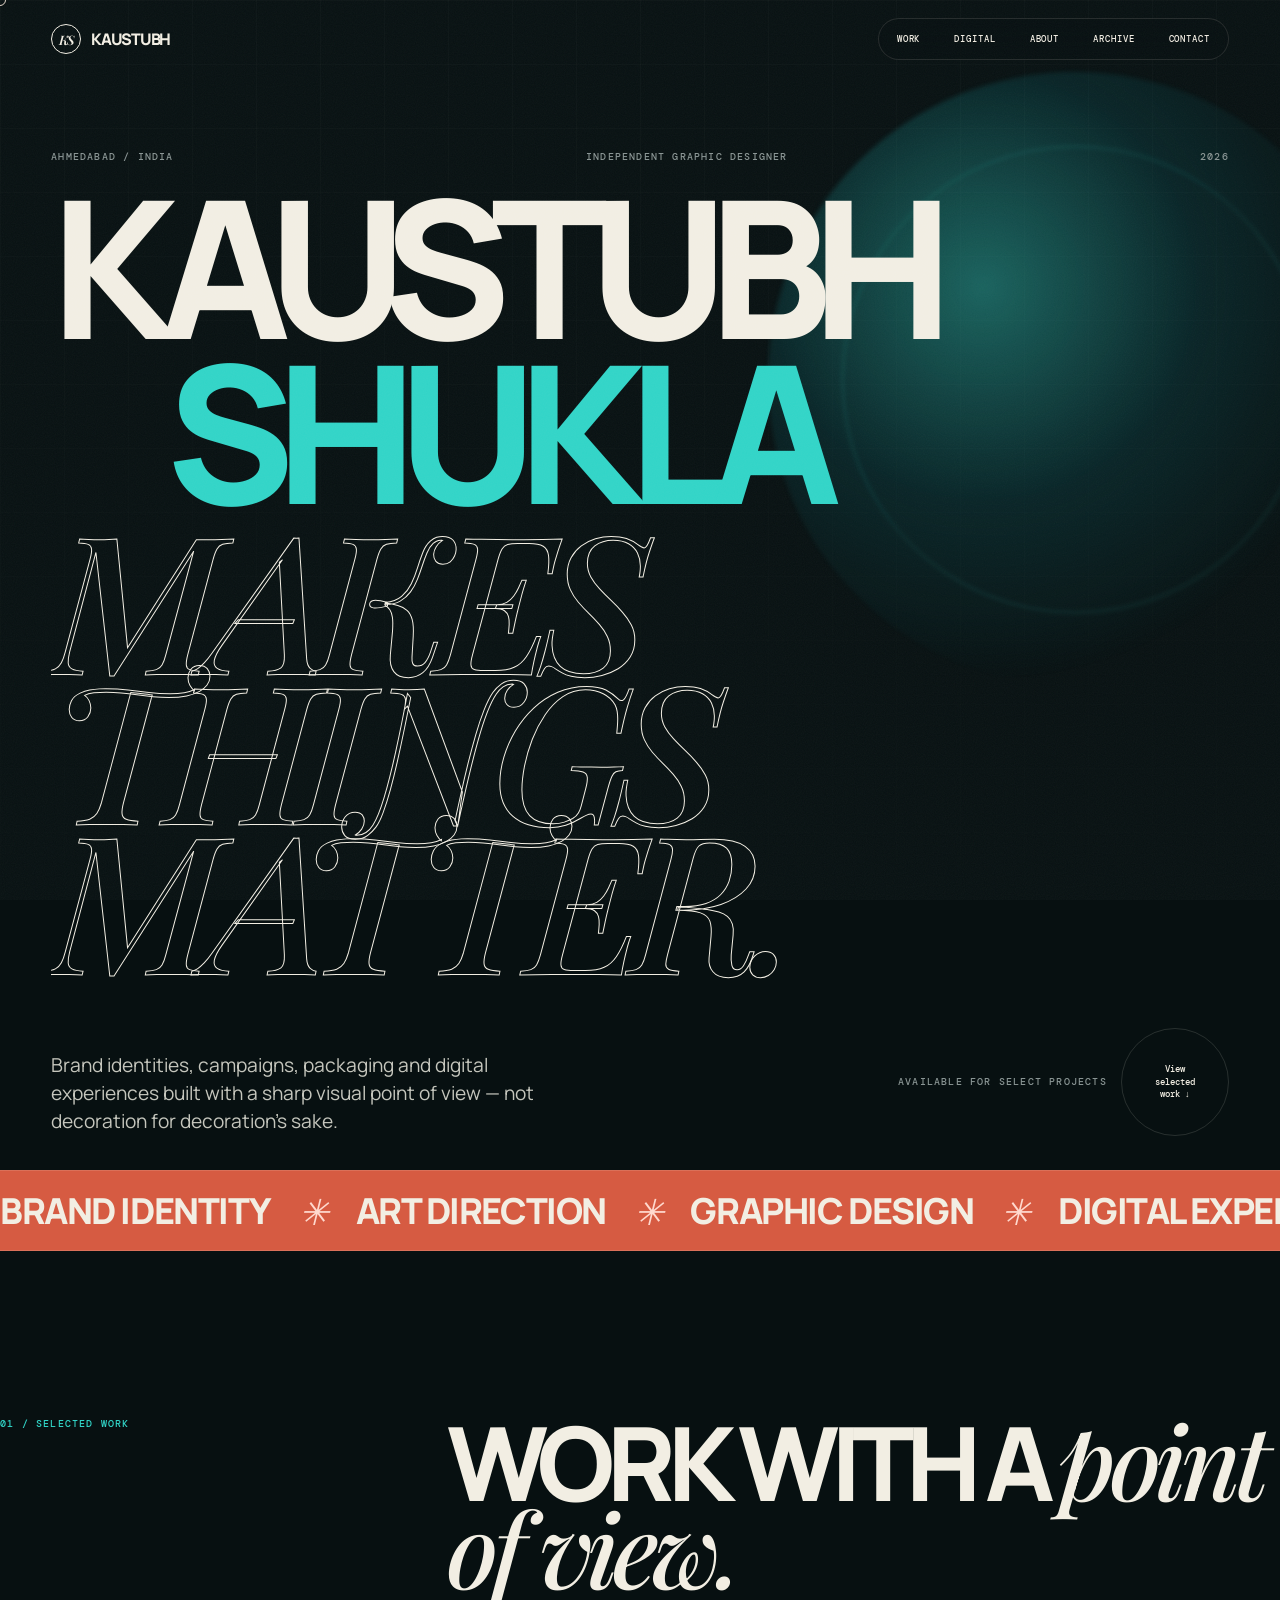
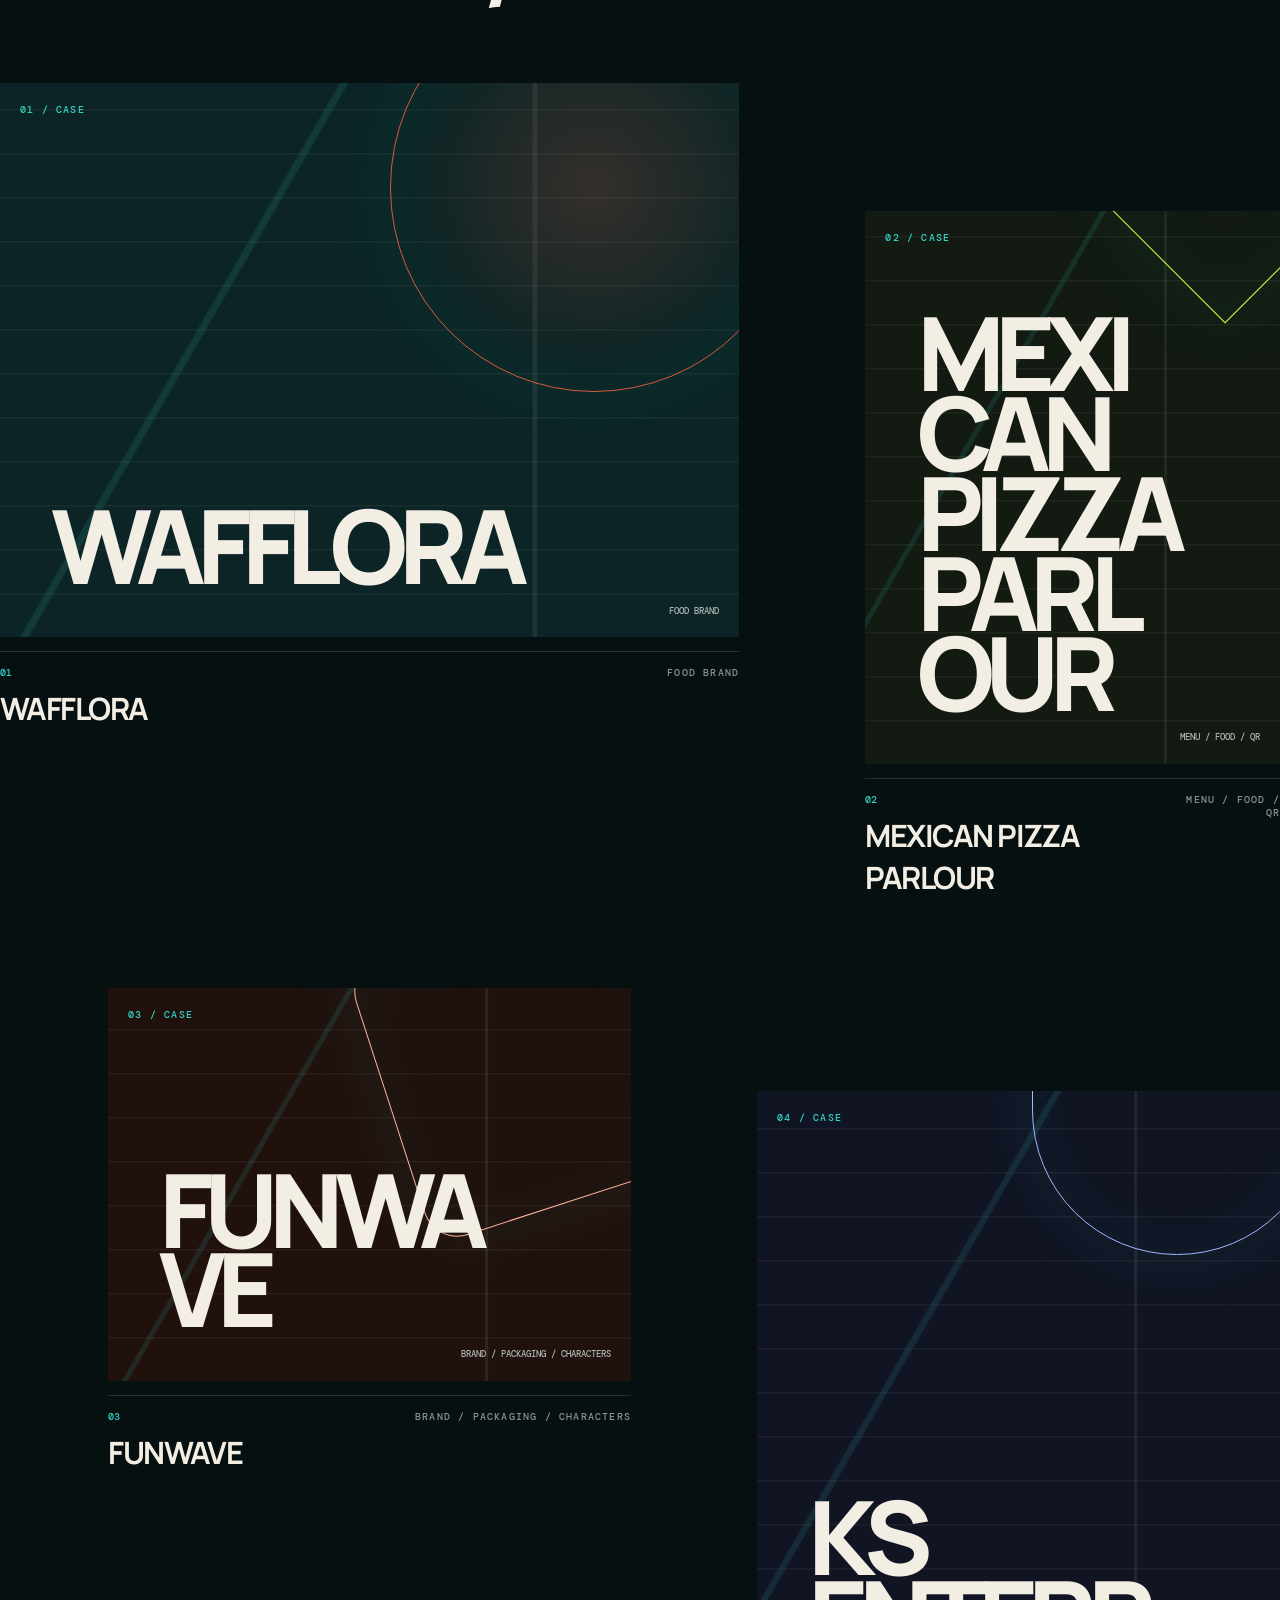
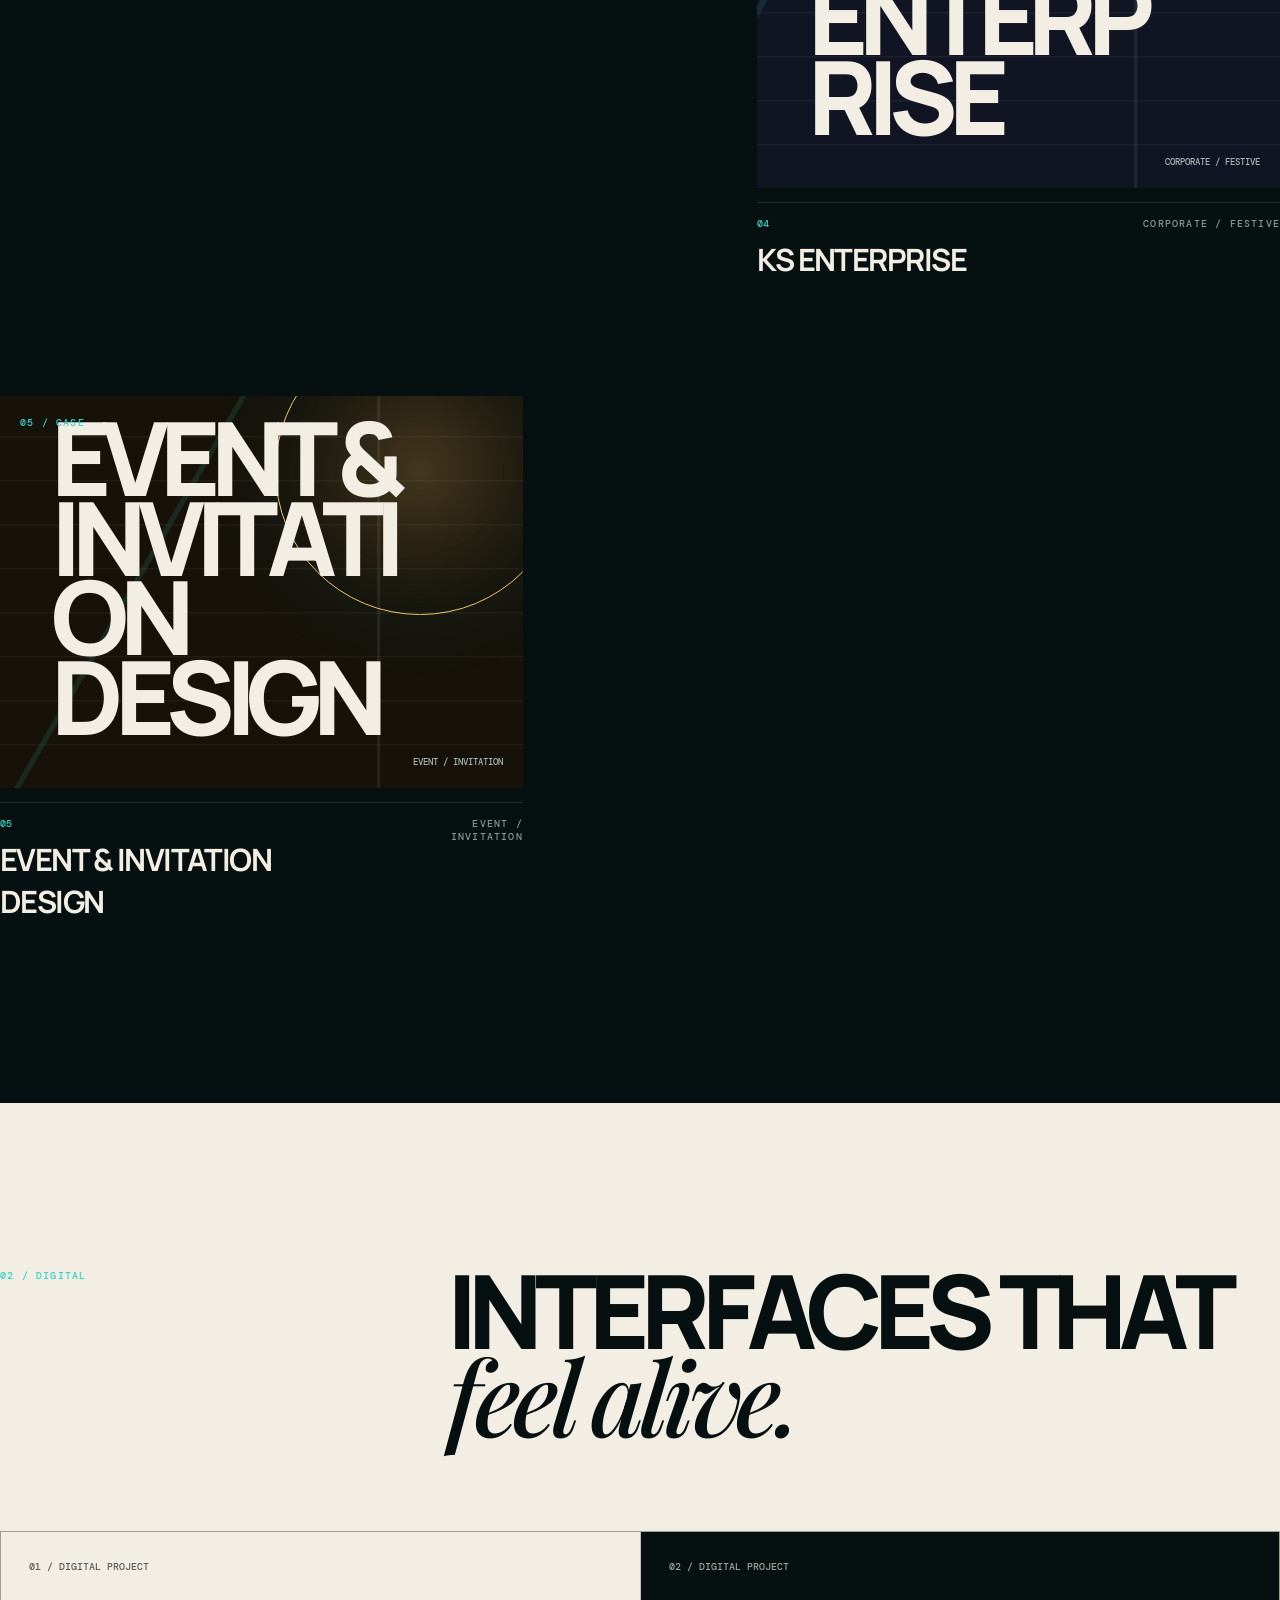
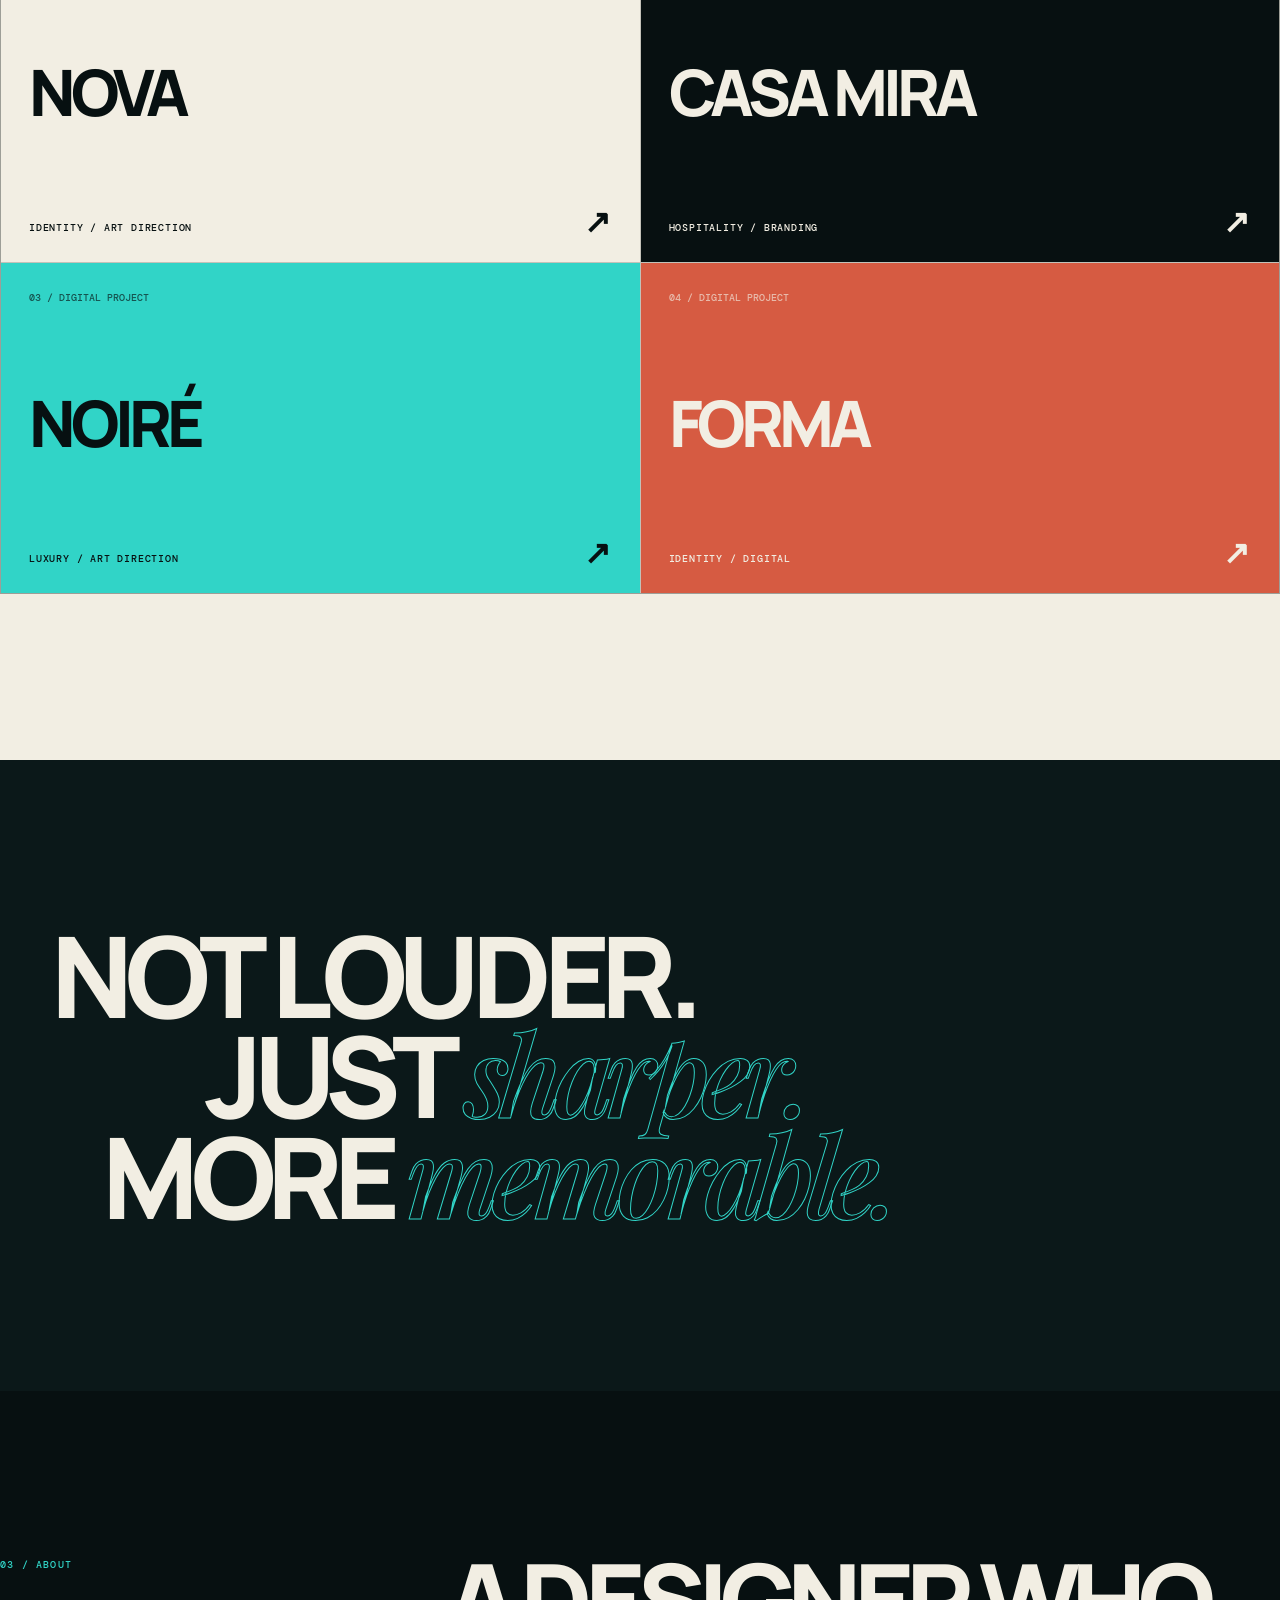
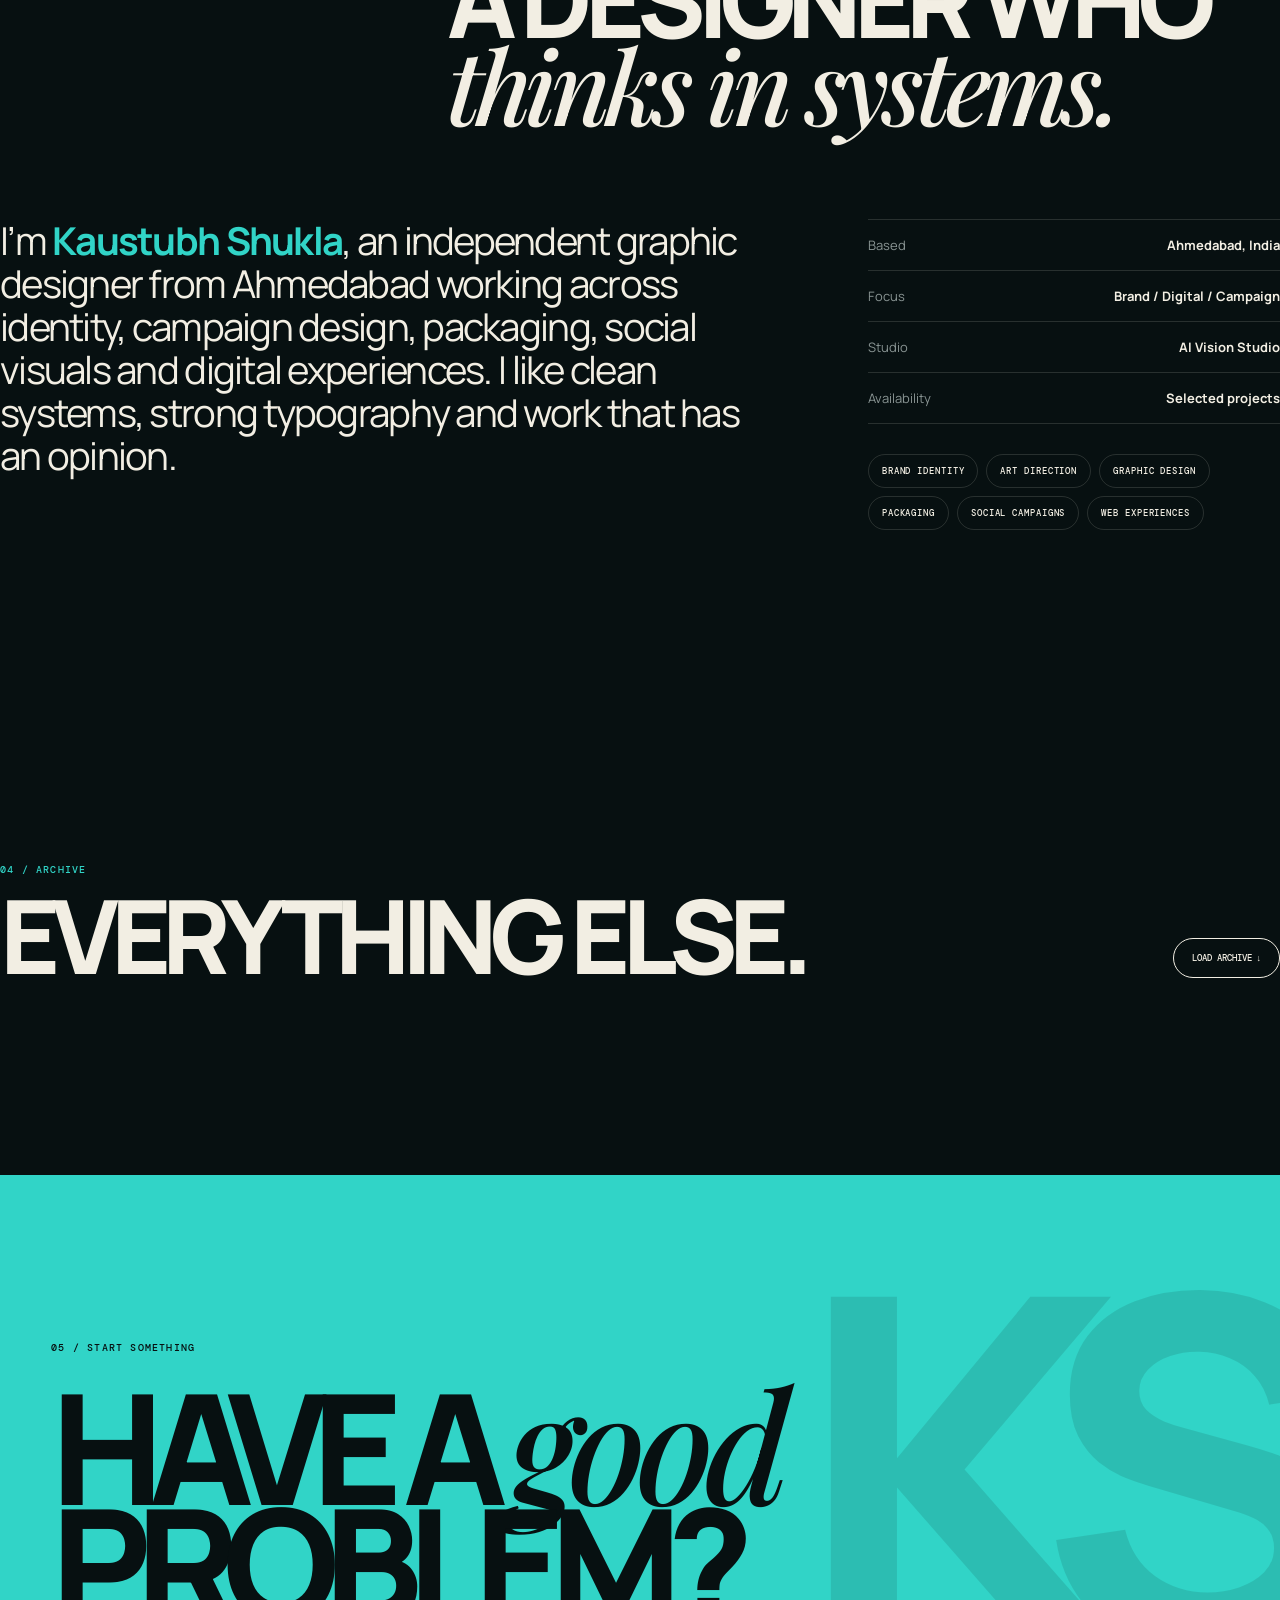
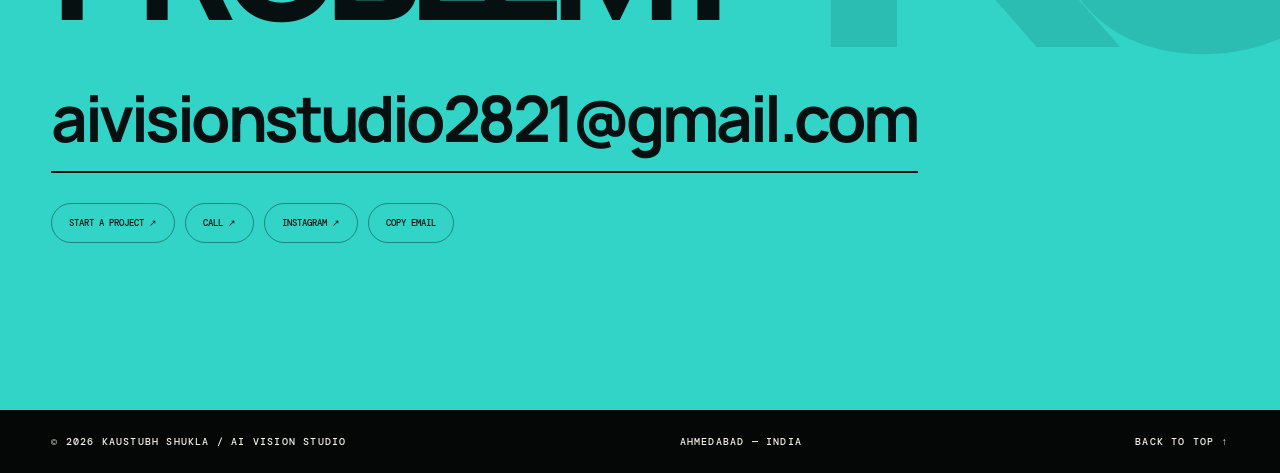
==== commit 483a672b: "Redesign portfolio without photos using abstract typographic art direction" ====
--- a/index.html
+++ b/index.html
@@ -163,6 +163,38 @@
  *,*:before,*:after{animation:none!important;transition-duration:.01ms!important;scroll-behavior:auto!important}
  .reveal{opacity:1;transform:none}
 }
+
+/* ===== NO-PHOTO ART DIRECTION ===== */
+.work-media,.archive-thumb{background:#0b1516!important;position:relative;overflow:hidden}
+.work-media img,.archive-thumb img{display:none!important}
+.art{display:flex;align-items:flex-end;padding:clamp(20px,4vw,55px);isolation:isolate}
+.art:before{content:"";position:absolute;inset:0;z-index:-2;background:
+ linear-gradient(120deg,transparent 0 32%,rgba(49,212,199,.12) 32.2% 32.8%,transparent 33%),
+ linear-gradient(90deg,transparent 0 72%,rgba(242,238,227,.08) 72.2% 72.6%,transparent 72.8%),
+ repeating-linear-gradient(0deg,transparent 0 42px,rgba(242,238,227,.05) 43px 44px)}
+.art:after{content:"";position:absolute;z-index:-1;width:55%;aspect-ratio:1;border-radius:50%;right:-8%;top:-18%;border:1px solid rgba(49,212,199,.35);box-shadow:0 0 80px rgba(49,212,199,.08),inset 0 0 80px rgba(49,212,199,.05);transition:transform 1s var(--ease)}
+.work-card:hover .art:after{transform:scale(1.18) rotate(24deg)}
+.art-word{font-size:clamp(45px,8vw,120px);line-height:.78;letter-spacing:-.09em;font-weight:800;text-transform:uppercase;max-width:85%;word-break:break-word}
+.art-index{position:absolute;top:20px;left:20px;font:500 10px "DM Mono";color:var(--teal);letter-spacing:.12em}
+.art-type{position:absolute;right:20px;bottom:20px;max-width:35%;font:500 9px/1.35 "DM Mono";text-align:right;color:#aab4b2}
+.art-1:before{background-color:#0c2425}.art-1:after{border-color:var(--coral);background:radial-gradient(circle,rgba(214,91,66,.2),transparent 65%)}
+.art-2:before{background-color:#121a11}.art-2:after{width:42%;border-radius:0;border-color:#d8ff3e;transform:rotate(45deg)}
+.art-3:before{background-color:#20110d}.art-3:after{border-radius:12%;border-color:#ffb39f;transform:rotate(-18deg)}
+.art-4:before{background-color:#111423}.art-4:after{border-radius:0 50% 50% 50%;border-color:#a4b9ff}
+.art-5:before{background-color:#16120a}.art-5:after{border-color:#f0c86b;background:radial-gradient(circle,rgba(240,200,107,.2),transparent 68%)}
+.work-card:nth-child(even) .art{aspect-ratio:3/4}
+.archive-thumb{display:flex;align-items:center;justify-content:center;padding:20px}
+.archive-thumb .archive-art{position:relative;width:100%;height:100%;border:1px solid rgba(242,238,227,.14);display:flex;align-items:flex-end;padding:18px;overflow:hidden;background:linear-gradient(135deg,#0d191a,#071011)}
+.archive-art:before{content:"";position:absolute;inset:12%;border:1px solid rgba(49,212,199,.25);transform:rotate(12deg);transition:.7s var(--ease)}
+.archive-card:hover .archive-art:before{transform:rotate(-8deg) scale(1.08)}
+.archive-art:after{content:"";position:absolute;width:45%;aspect-ratio:1;right:-10%;top:-15%;border-radius:50%;background:var(--teal);opacity:.12;filter:blur(2px)}
+.archive-art strong{position:relative;z-index:2;font-size:clamp(25px,3.5vw,52px);line-height:.8;letter-spacing:-.08em;text-transform:uppercase;max-width:90%}
+.archive-art small{position:absolute;top:14px;right:14px;z-index:2;font:500 8px "DM Mono";color:var(--teal);letter-spacing:.12em}
+.case-visual{min-height:48vh;border:1px solid var(--line);background:#0b1516;position:relative;overflow:hidden;display:grid;place-items:center;padding:8vw}
+.case-visual:before{content:"";position:absolute;inset:8%;border:1px solid rgba(49,212,199,.2);transform:rotate(-3deg)}
+.case-visual:after{content:"";position:absolute;width:38vw;max-width:520px;aspect-ratio:1;border:1px solid var(--teal);border-radius:50%;opacity:.3;box-shadow:0 0 100px rgba(49,212,199,.08)}
+.case-word{position:relative;z-index:2;font-size:clamp(50px,12vw,190px);line-height:.72;letter-spacing:-.1em;font-weight:800;text-transform:uppercase;text-align:center;max-width:1000px}
+.case-number{position:absolute;z-index:3;left:20px;top:20px;color:var(--teal)}
 </style>
 </head>
 <body>
@@ -275,11 +307,11 @@
 const fine = matchMedia("(hover:hover) and (pointer:fine)").matches;
 
 const featured = [
- {title:"WAFFLORA",label:"FOOD BRAND",image:"assets/work/page-01.jpg",key:"wafflora"},
- {title:"MEXICAN PIZZA PARLOUR",label:"MENU / FOOD / QR",image:"assets/work/page-02.jpg",key:"mexican"},
- {title:"FUNWAVE",label:"BRAND / PACKAGING / CHARACTERS",image:"assets/work/page-08.jpg",key:"funwave"},
- {title:"KS ENTERPRISE",label:"CORPORATE / FESTIVE",image:"assets/work/page-46.jpg",key:"ks"},
- {title:"EVENT & INVITATION DESIGN",label:"EVENT / INVITATION",image:"assets/work/page-49.jpg",key:"events"}
+ {title:"WAFFLORA",label:"FOOD BRAND",key:"wafflora"},
+ {title:"MEXICAN PIZZA PARLOUR",label:"MENU / FOOD / QR",key:"mexican"},
+ {title:"FUNWAVE",label:"BRAND / PACKAGING / CHARACTERS",key:"funwave"},
+ {title:"KS ENTERPRISE",label:"CORPORATE / FESTIVE",key:"ks"},
+ {title:"EVENT & INVITATION DESIGN",label:"EVENT / INVITATION",key:"events"}
 ];
 
 const digital = [
@@ -292,7 +324,7 @@
 const featuredWrap = $("#featuredWork");
 featuredWrap.innerHTML = featured.map((p,i)=>`
 <a href="#archive" class="work-card reveal" data-key="${p.key}" data-cursor>
-  <div class="work-media"><img src="${p.image}" alt="${p.title}" loading="${i<2?"eager":"lazy"}"><div class="work-overlay"></div><span class="work-open">OPEN ↗</span></div>
+  <div class="work-media art art-${i+1}"><span class="art-index">0${i+1} / CASE</span><span class="art-word">${p.title}</span><span class="art-type">${p.label}</span><div class="work-overlay"></div><span class="work-open">OPEN ↗</span></div>
   <div class="work-info"><div><div class="work-number">0${i+1}</div><div class="work-name">${p.title}</div></div><div class="work-type mono">${p.label}</div></div>
 </a>`).join("");
 
@@ -315,7 +347,7 @@
    if(!r.ok) throw new Error("archive unavailable");
    archive = await r.json();
  } catch(e) {
-   archive = featured.map(p=>({key:p.key,title:p.title,category:p.label.toLowerCase(),label:p.label,images:[p.image]}));
+   archive = featured.map(p=>({key:p.key,title:p.title,category:p.label.toLowerCase(),label:p.label,description:"Selected project from Kaustubh Shukla's visual archive."}));
  }
  const cats = ["ALL", ...new Set(archive.map(x => (x.category||"other").toUpperCase()))];
  $("#filters").innerHTML = cats.map(c=>`<button class="filter ${c==="ALL"?"active":""}" data-filter="${c}">${c}</button>`).join("");
@@ -326,7 +358,7 @@
  const filtered = active==="ALL" ? archive : archive.filter(x => (x.category||"").toUpperCase()===active);
  $("#archiveGrid").innerHTML = filtered.map((p,i)=>`
   <button class="archive-card reveal" data-index="${archive.indexOf(p)}" data-cursor>
-    <div class="archive-thumb"><img src="${(p.images&&p.images[0])||"assets/work/page-01.jpg"}" alt="${p.title}" loading="lazy"></div>
+    <div class="archive-thumb"><div class="archive-art"><small>${String(i+1).padStart(2,"0")} / ${(p.category||"PROJECT").toUpperCase()}</small><strong>${p.title}</strong></div></div>
     <div class="archive-meta"><span>${String(i+1).padStart(2,"0")} / ${p.title}</span><small>${p.label||p.category||"PROJECT"}</small></div>
   </button>`).join("");
  observeReveals();
@@ -350,9 +382,9 @@
 function openProject(p){
  $("#modalLabel").textContent=p.label||p.category||"PROJECT";
  $("#modalTitle").textContent=p.title;
- $("#modalCount").textContent=(p.images?.length||0)+" IMAGES";
+ $("#modalCount").textContent="VISUAL SYSTEM";
  $("#modalDesc").textContent=p.description||"A visual project from Kaustubh Shukla’s archive.";
- modalGallery.innerHTML=(p.images||[]).map((src,i)=>`<img src="${src}" alt="${p.title} — ${i+1}" loading="${i<2?"eager":"lazy"}">`).join("");
+ modalGallery.innerHTML=`<div class="case-visual"><span class="case-number mono">01 / SELECTED CASE</span><div class="case-word">${p.title}</div></div>`;
  modal.classList.add("open");modal.setAttribute("aria-hidden","false");document.body.classList.add("modal-open");
 }
 function closeModal(){modal.classList.remove("open");modal.setAttribute("aria-hidden","true");document.body.classList.remove("modal-open")}
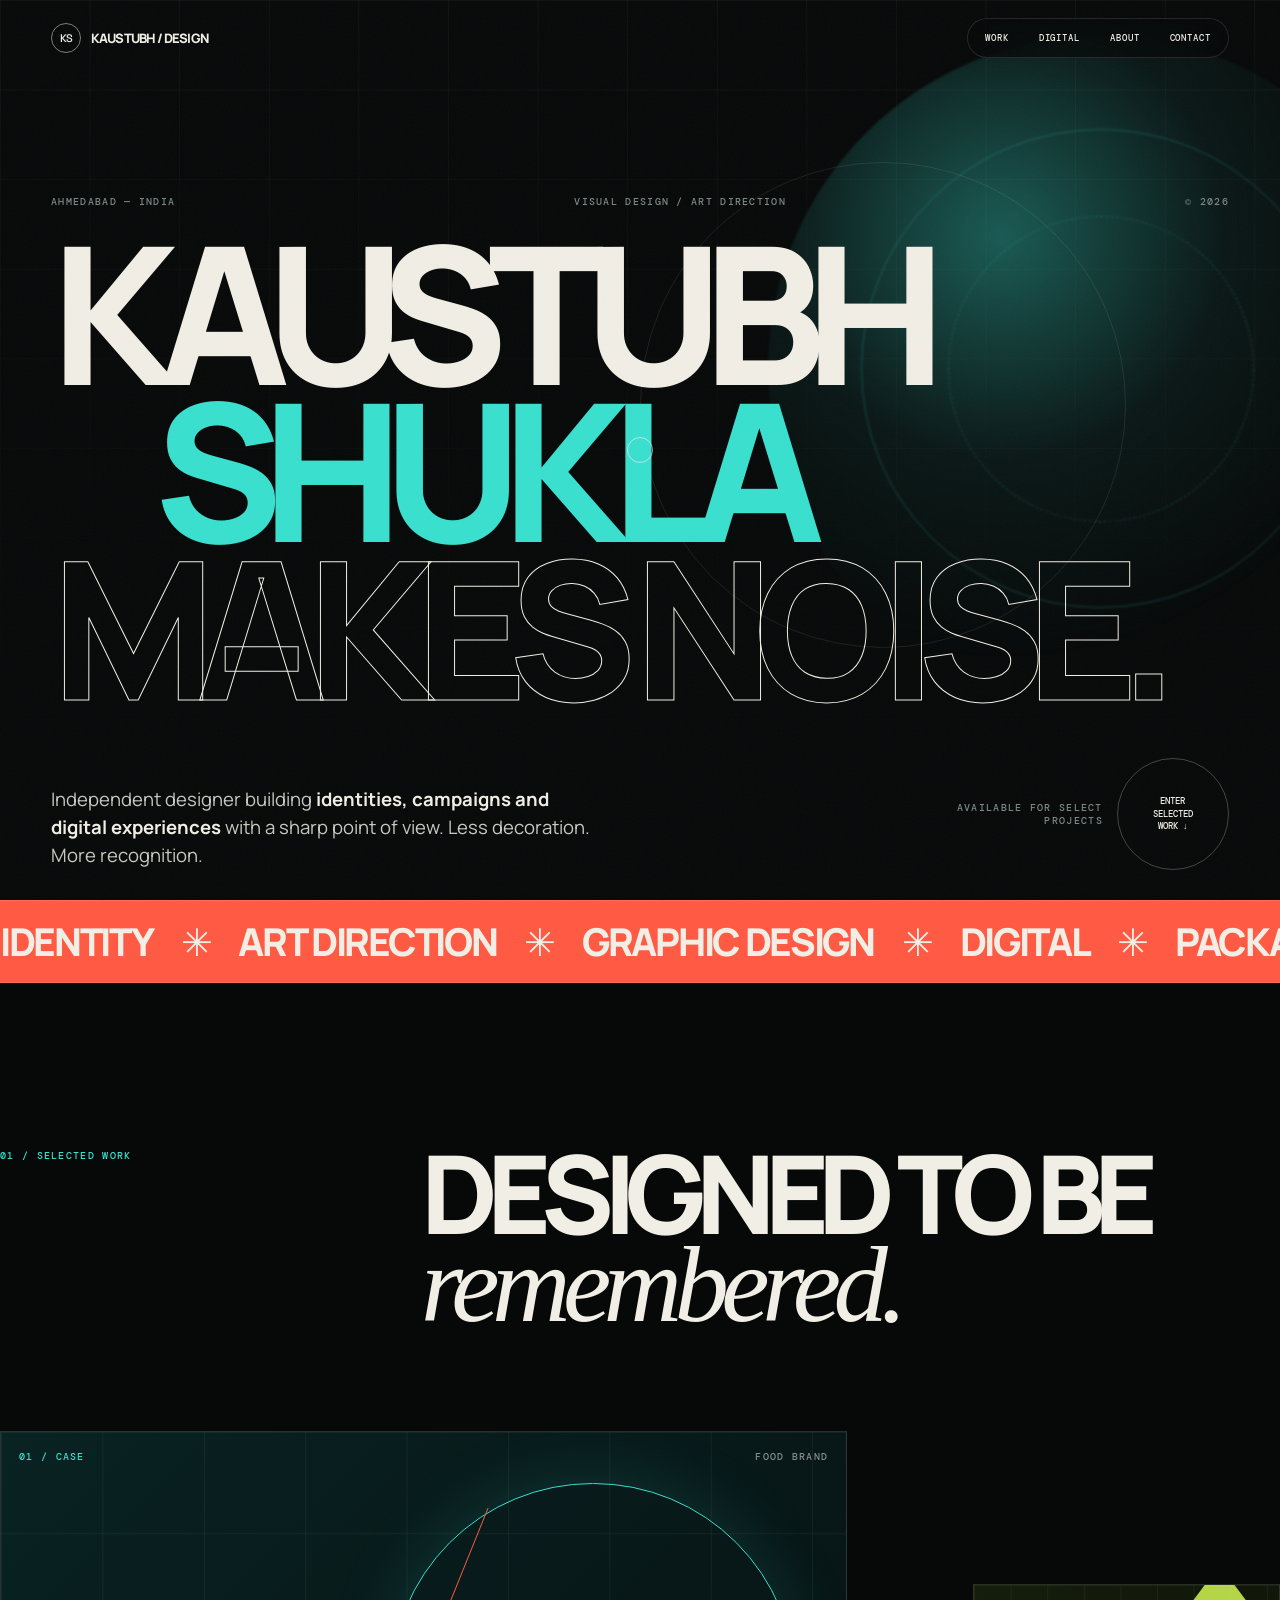
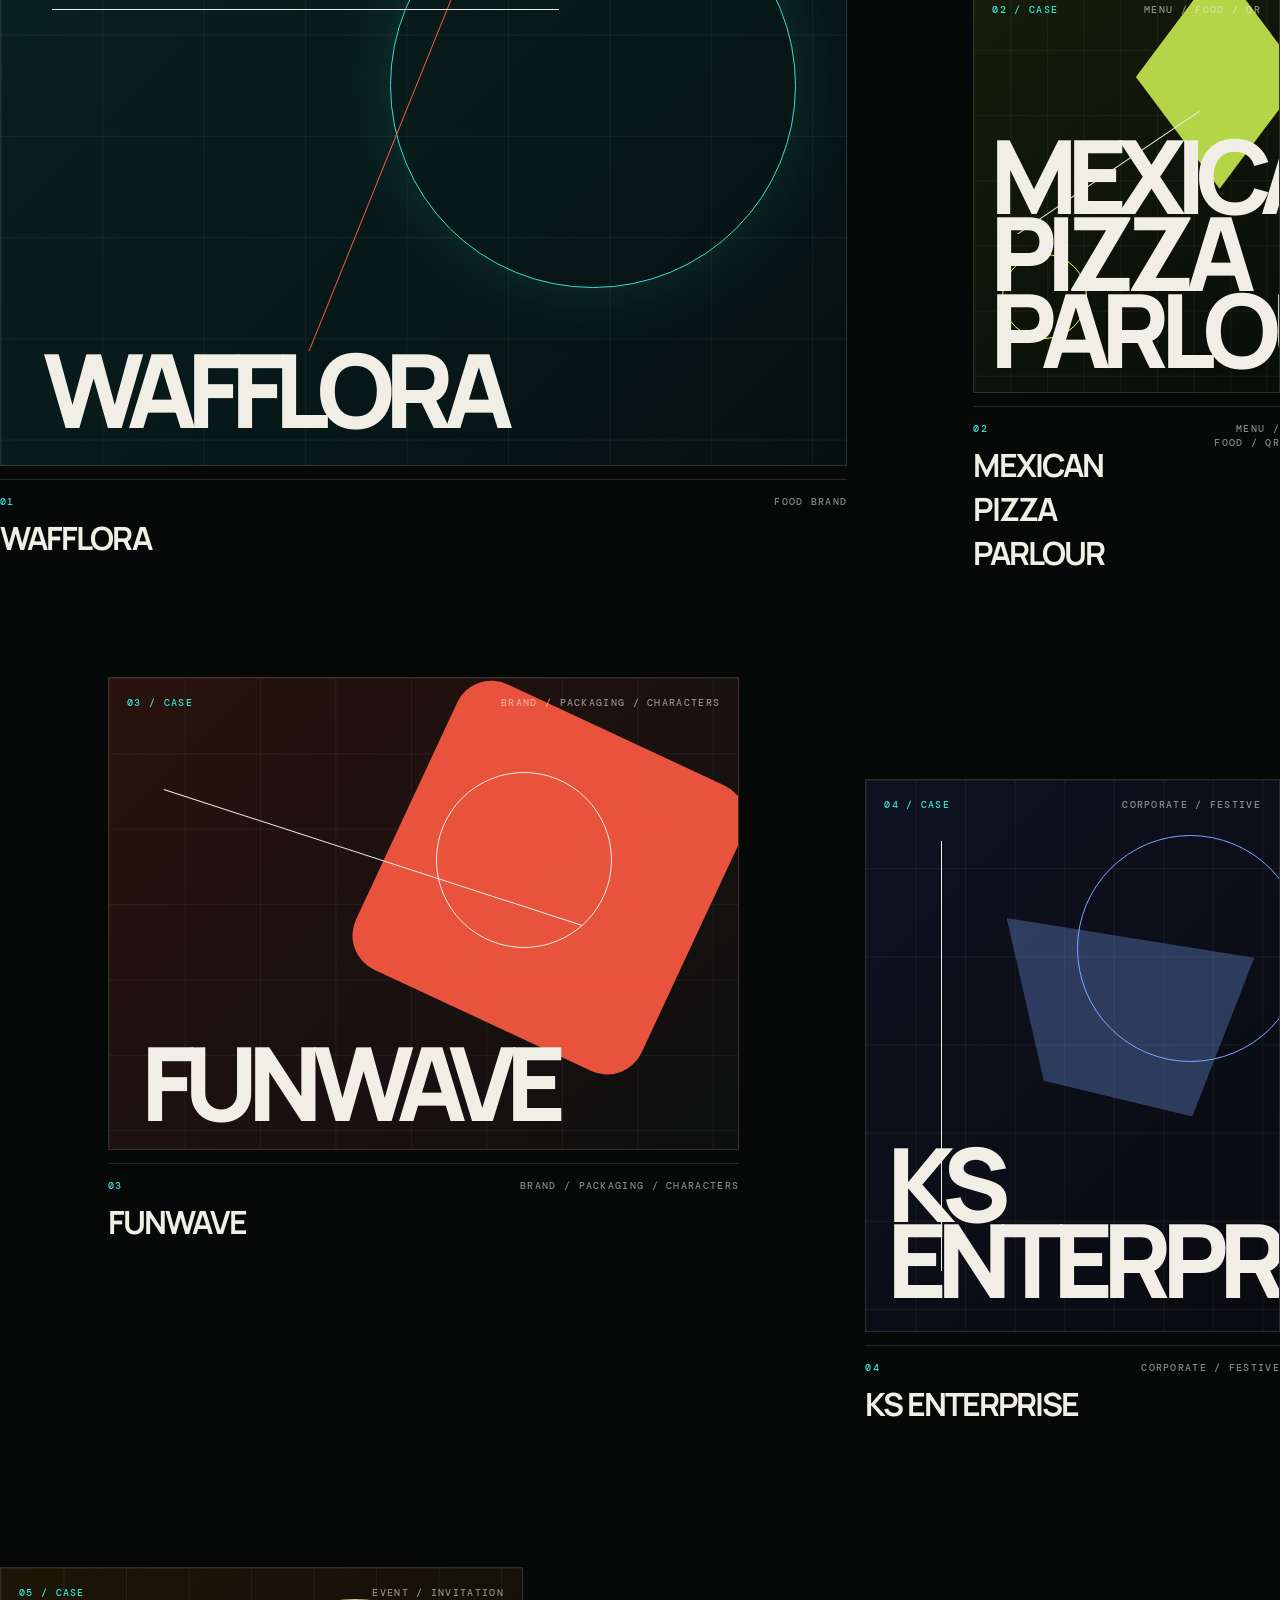
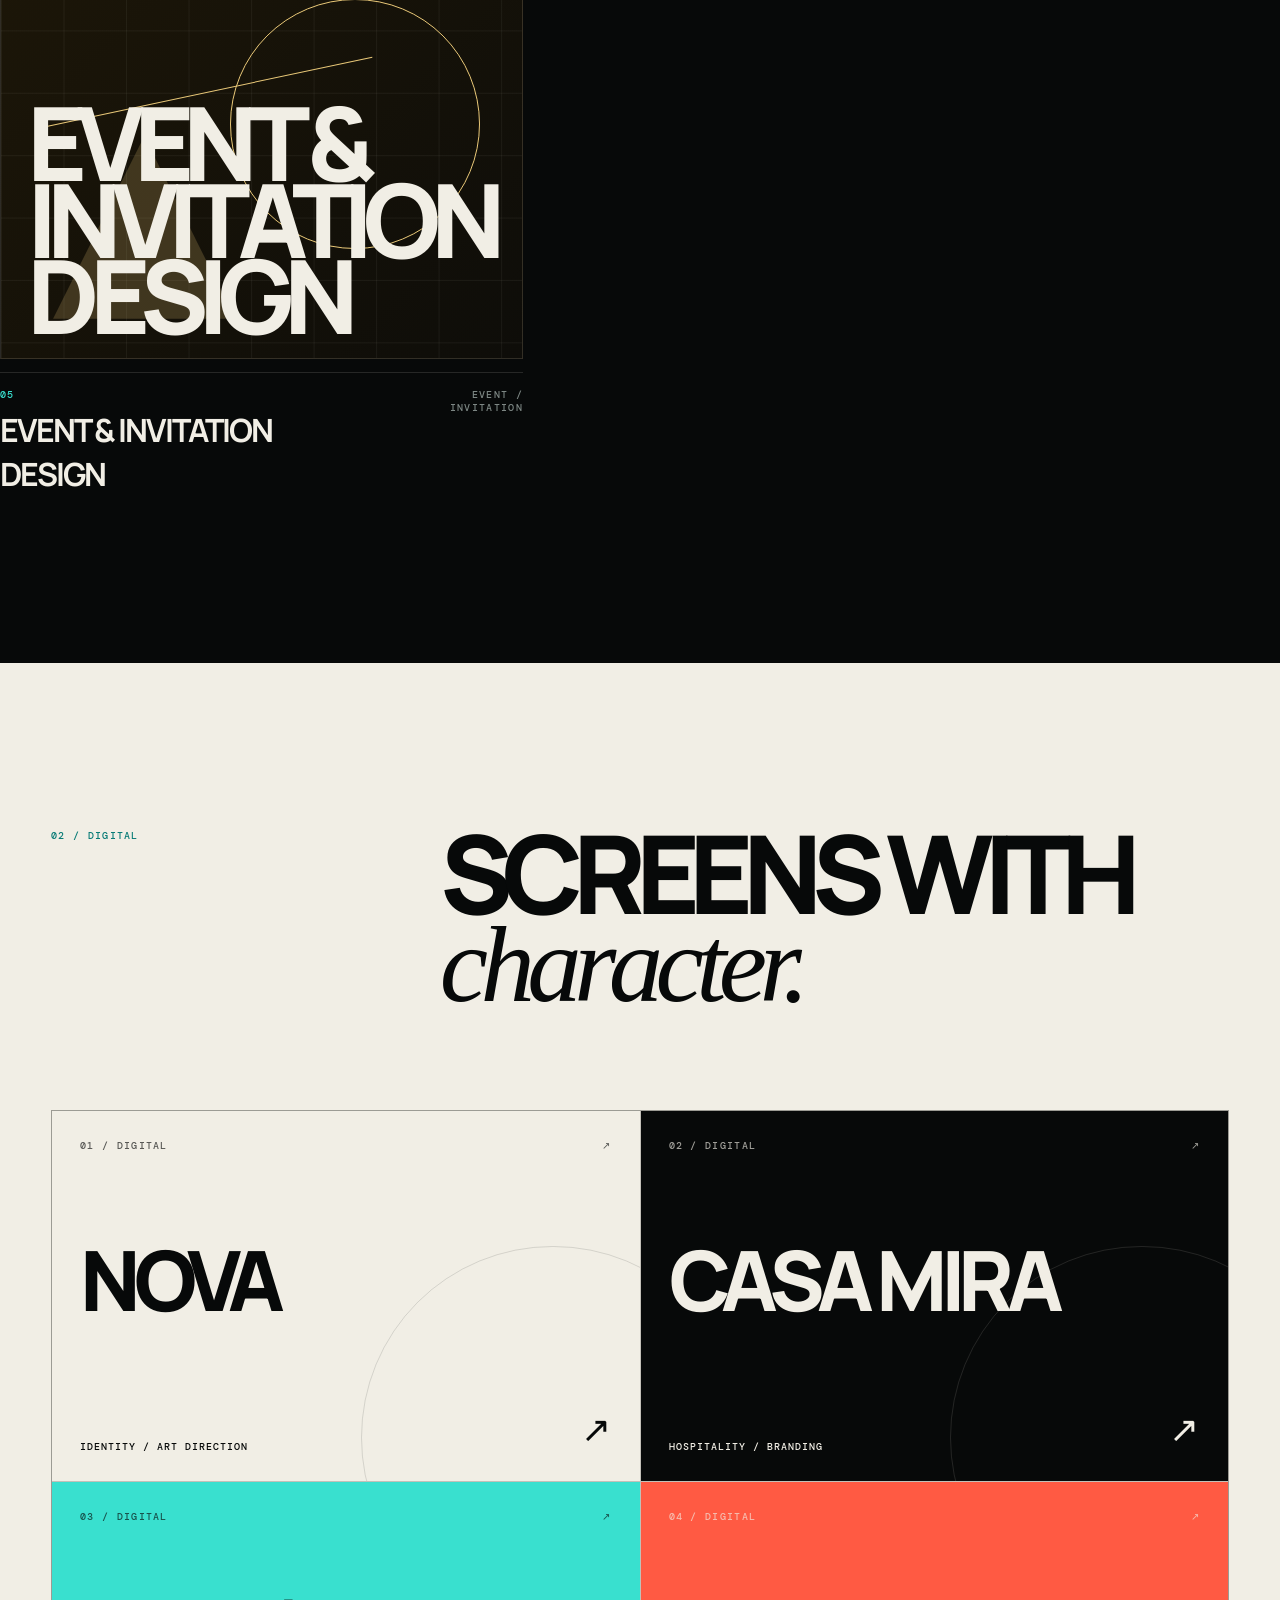
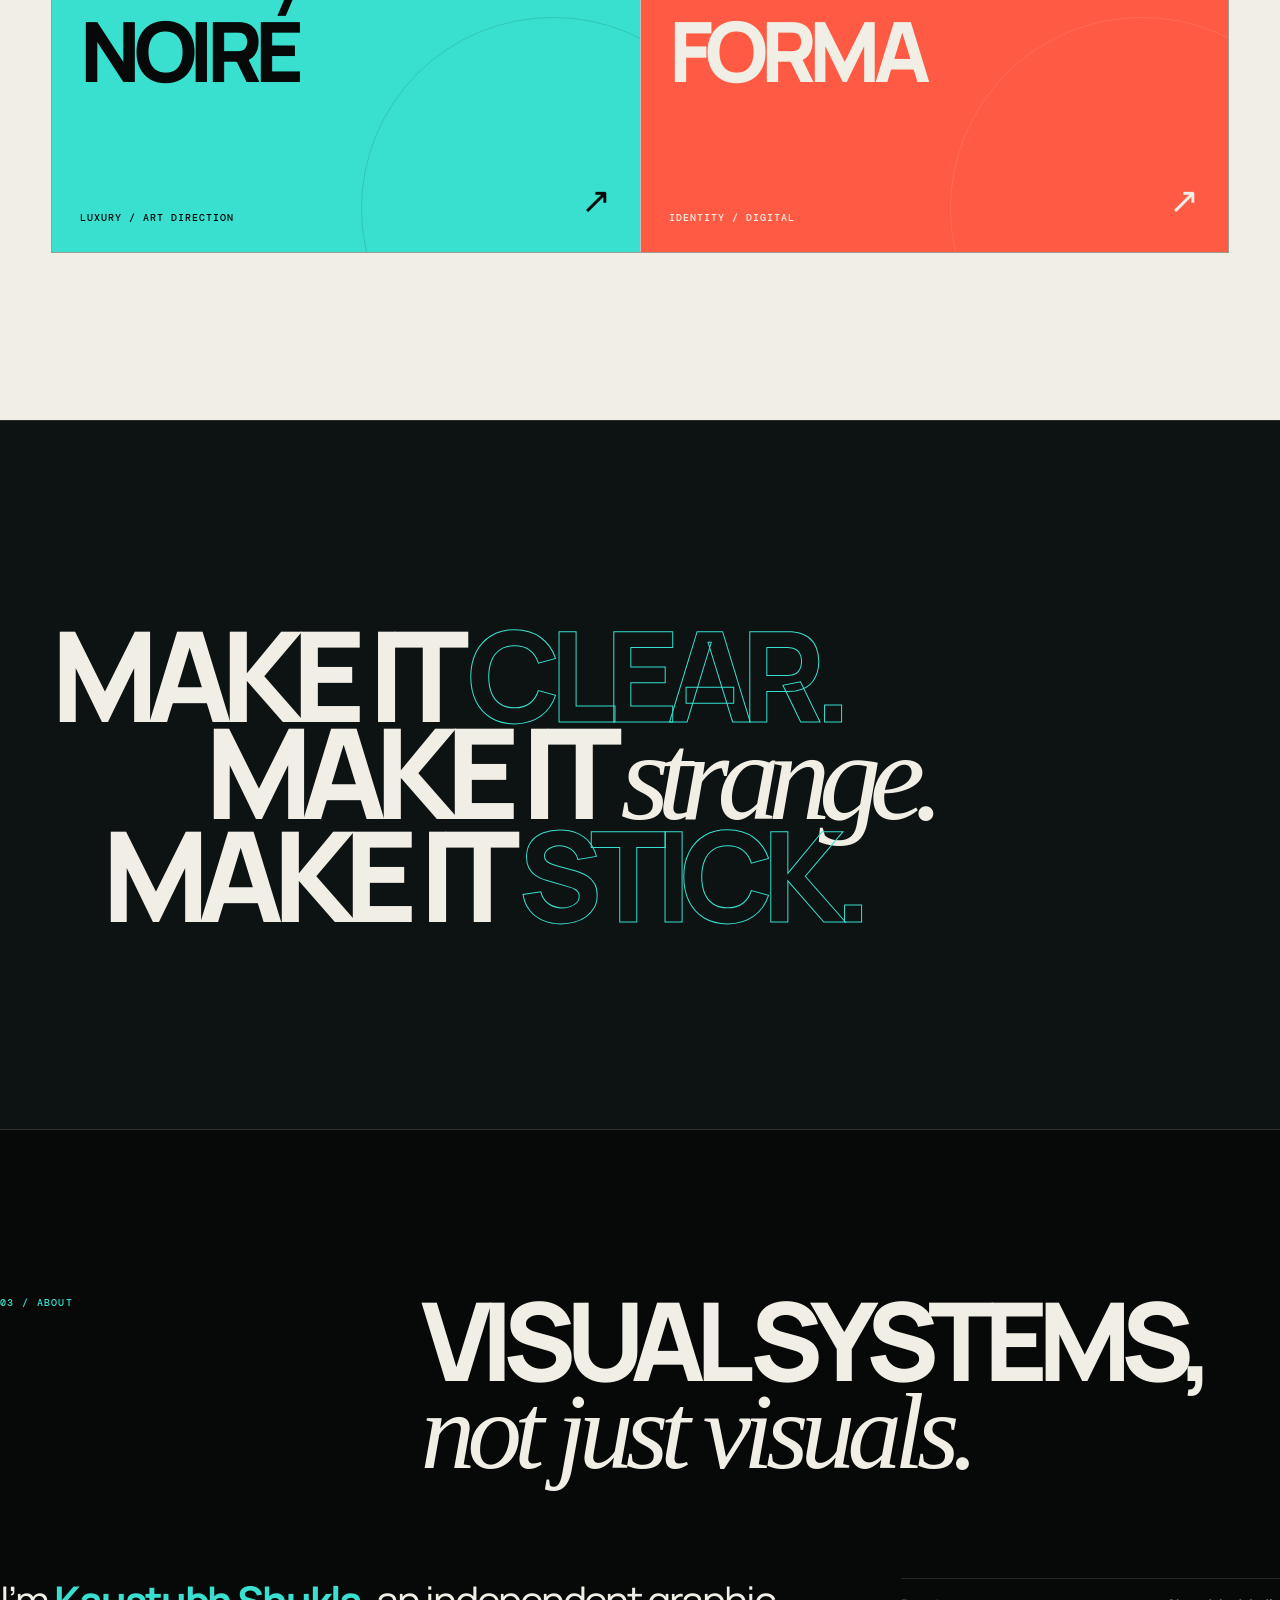
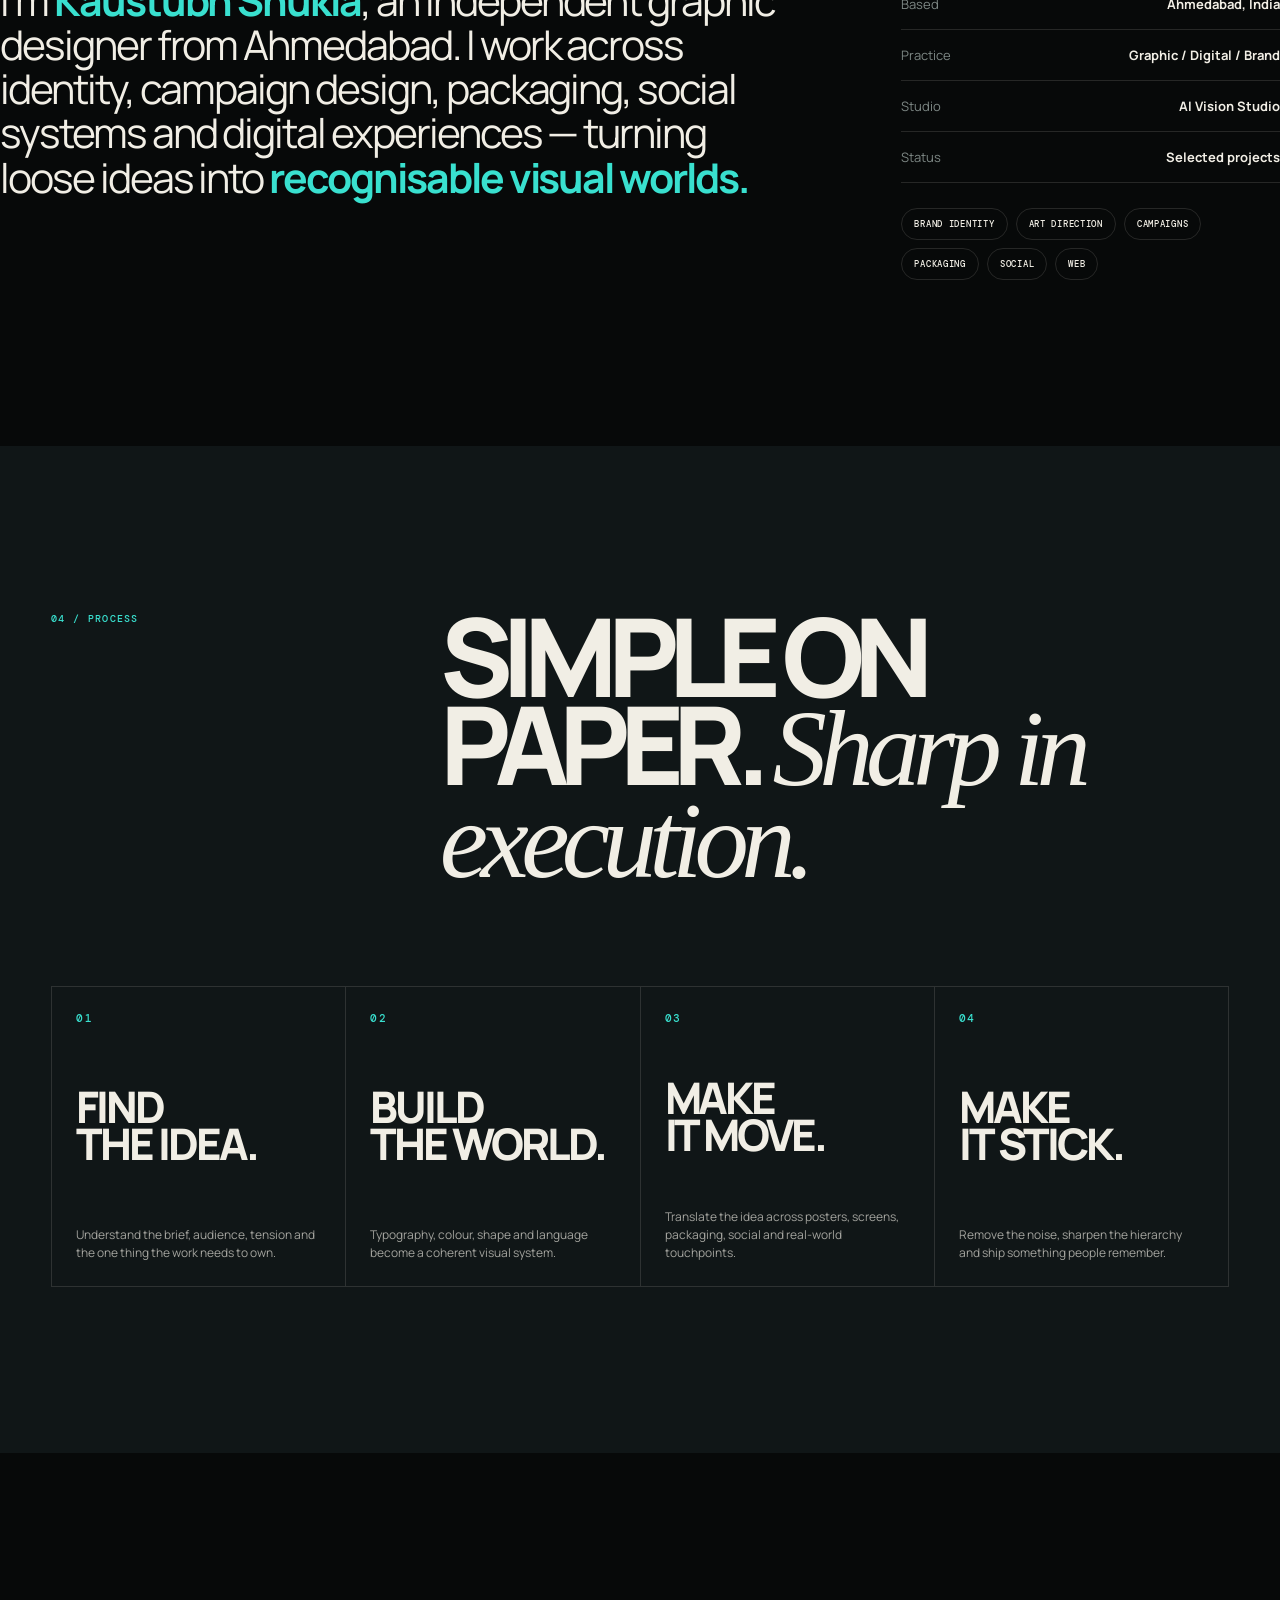
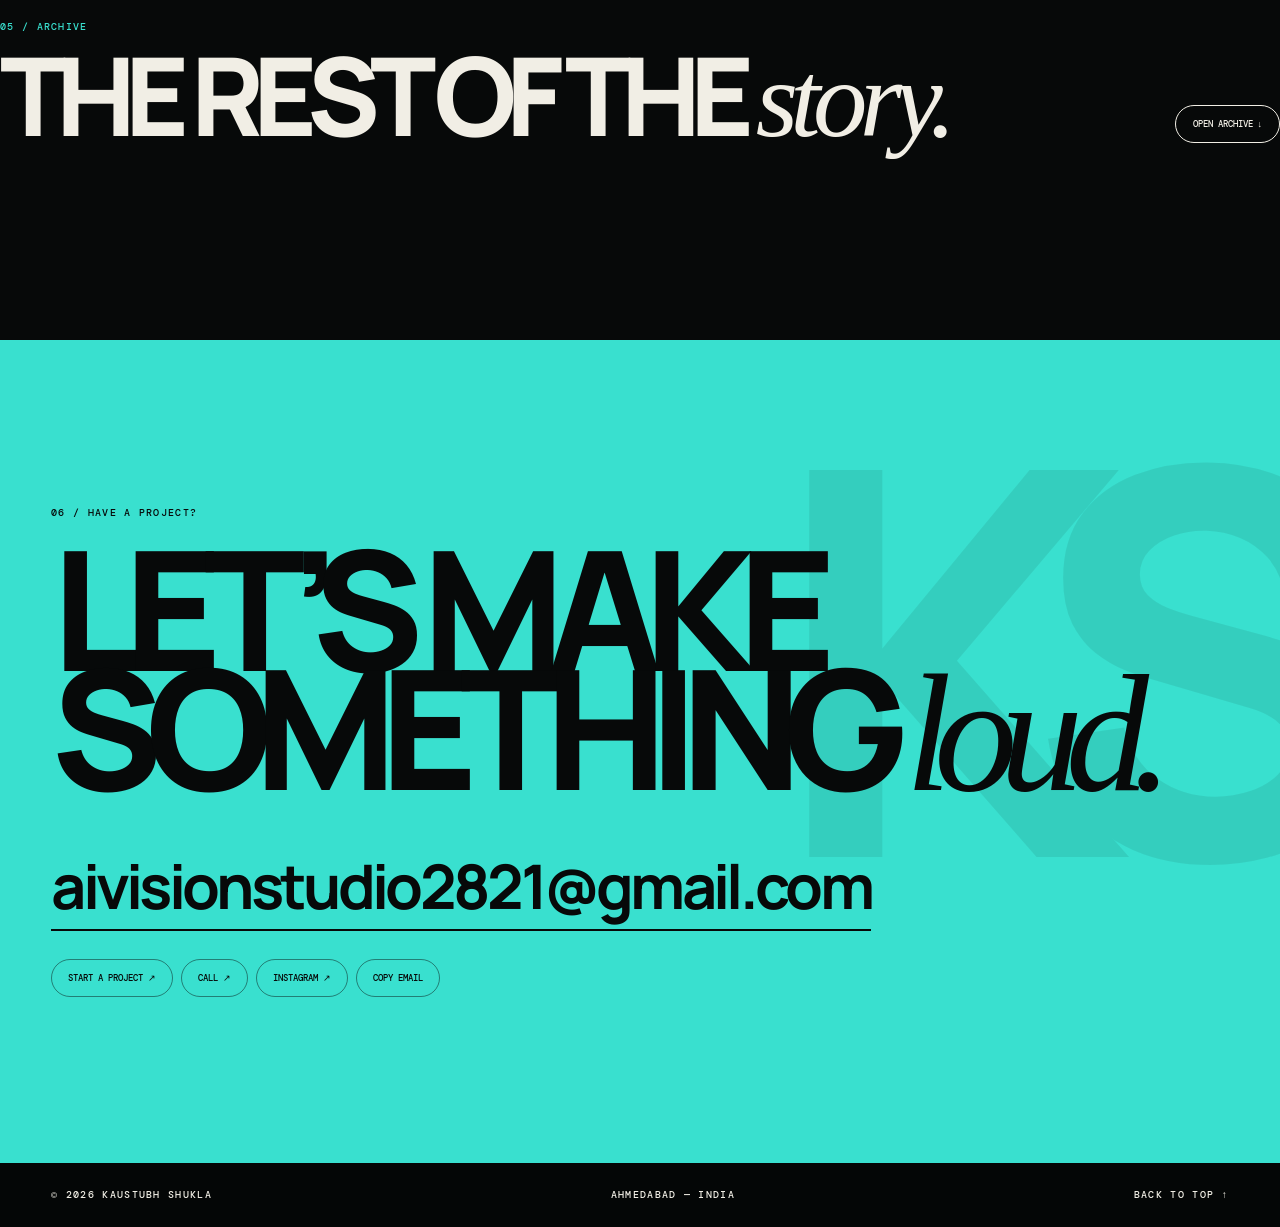
==== commit f61e3e26: "Create premium no-photo art-directed portfolio redesign" ====
--- a/index.html
+++ b/index.html
@@ -3,468 +3,472 @@
 <head>
 <meta charset="utf-8">
 <meta name="viewport" content="width=device-width,initial-scale=1">
-<title>KAUSTUBH SHUKLA — Graphic Designer</title>
-<meta name="description" content="Kaustubh Shukla — independent graphic designer from Ahmedabad. Brand identity, campaigns, packaging and digital experiences.">
-<meta name="theme-color" content="#071011">
+<title>KAUSTUBH SHUKLA — Visual Designer</title>
+<meta name="description" content="Kaustubh Shukla — visual designer and art director from Ahmedabad. Identity, campaigns, packaging and digital experiences.">
+<meta name="theme-color" content="#070909">
 <link rel="preconnect" href="https://fonts.googleapis.com">
 <link rel="preconnect" href="https://fonts.gstatic.com" crossorigin>
-<link href="https://fonts.googleapis.com/css2?family=DM+Mono:wght@400;500&family=Manrope:wght@400;500;600;700;800&family=Playfair+Display:ital,wght@1,500;1,600&display=swap" rel="stylesheet">
+<link href="https://fonts.googleapis.com/css2?family=DM+Mono:wght@400;500&family=Manrope:wght@400;500;600;700;800&family=Space+Grotesk:wght@400;500;600;700&display=swap" rel="stylesheet">
 <style>
 :root{
- --bg:#071011;--bg2:#0b1819;--paper:#f2eee3;--muted:#899493;--teal:#31d4c7;
- --teal2:#0fa4af;--coral:#d65b42;--line:rgba(242,238,227,.14);--black:#050707;
- --ease:cubic-bezier(.16,1,.3,1);--pad:clamp(18px,4vw,64px)
+ --ink:#070909;--ink2:#0d1212;--paper:#f1eee5;--muted:#7d8784;--line:rgba(241,238,229,.13);
+ --teal:#39e0cf;--red:#ff5a43;--acid:#d9ff57;--blue:#7aa7ff;--gold:#e9c878;
+ --pad:clamp(18px,4vw,64px);--ease:cubic-bezier(.16,1,.3,1);--fast:cubic-bezier(.22,1,.36,1)
 }
 *{box-sizing:border-box;margin:0;padding:0}
-html{scroll-behavior:smooth;background:var(--bg)}
-body{background:var(--bg);color:var(--paper);font-family:Manrope,Arial,sans-serif;overflow-x:hidden}
-body.modal-open{overflow:hidden}
-a{color:inherit;text-decoration:none}button{font:inherit;color:inherit;border:0;background:none;cursor:pointer}
-::selection{background:var(--teal);color:var(--bg)}
-.mono{font:500 10px/1.3 "DM Mono",monospace;letter-spacing:.12em;text-transform:uppercase}
-.serif{font-family:"Playfair Display",Georgia,serif;font-style:italic;font-weight:500}
-.reveal{opacity:0;transform:translateY(28px);transition:opacity .9s var(--ease),transform .9s var(--ease)}
-.reveal.show{opacity:1;transform:none}
+html{background:var(--ink);color:var(--paper);scroll-behavior:smooth}
+body{background:var(--ink);font-family:Manrope,Arial,sans-serif;overflow-x:hidden}
+body.lock{overflow:hidden}
+a,button{color:inherit}a{text-decoration:none}button{border:0;background:none;font:inherit;cursor:pointer}
+::selection{background:var(--teal);color:var(--ink)}
+.mono{font:500 10px/1.35 "DM Mono",monospace;letter-spacing:.13em;text-transform:uppercase}
+.grotesk{font-family:"Space Grotesk",sans-serif}
 .wrap{padding-left:var(--pad);padding-right:var(--pad)}
-.rule{border-top:1px solid var(--line)}
-/* ambient system */
-.noise{position:fixed;inset:0;z-index:80;pointer-events:none;opacity:.045;background-image:url("data:image/svg+xml,%3Csvg xmlns='http://www.w3.org/2000/svg' width='160' height='160' viewBox='0 0 160 160'%3E%3Cfilter id='n'%3E%3CfeTurbulence type='fractalNoise' baseFrequency='.9' numOctaves='4' stitchTiles='stitch'/%3E%3C/filter%3E%3Crect width='100%25' height='100%25' filter='url(%23n)'/%3E%3C/svg%3E");mix-blend-mode:screen}
-.progress{position:fixed;z-index:70;left:0;top:0;height:2px;width:0;background:var(--teal);box-shadow:0 0 18px rgba(49,212,199,.7)}
-.cursor{position:fixed;z-index:90;width:12px;height:12px;border:1px solid var(--paper);border-radius:50%;pointer-events:none;transform:translate(-50%,-50%);mix-blend-mode:difference;transition:width .3s var(--ease),height .3s var(--ease),background .3s}
-.cursor.on{width:66px;height:66px;background:var(--teal);border-color:var(--teal);mix-blend-mode:normal}
-.cursor.on:after{content:"OPEN";font:500 8px "DM Mono";color:var(--bg);letter-spacing:.12em}
+.noise{position:fixed;inset:0;z-index:90;pointer-events:none;opacity:.035;background-image:url("data:image/svg+xml,%3Csvg xmlns='http://www.w3.org/2000/svg' width='140' height='140'%3E%3Cfilter id='n'%3E%3CfeTurbulence type='fractalNoise' baseFrequency='.75' numOctaves='4' stitchTiles='stitch'/%3E%3C/filter%3E%3Crect width='100%25' height='100%25' filter='url(%23n)'/%3E%3C/svg%3E")}
+.progress{position:fixed;left:0;top:0;height:2px;width:0;background:var(--teal);z-index:100;box-shadow:0 0 18px rgba(57,224,207,.55)}
+.cursor,.cursor-dot{position:fixed;pointer-events:none;z-index:110;transform:translate(-50%,-50%);display:block}
+.cursor{width:26px;height:26px;border:1px solid rgba(241,238,229,.65);border-radius:50%;transition:width .35s var(--ease),height .35s var(--ease),background .35s,border-color .35s}
+.cursor-dot{width:4px;height:4px;border-radius:50%;background:var(--teal)}
+.cursor.active{width:82px;height:82px;background:var(--teal);border-color:var(--teal);mix-blend-mode:normal}
+.cursor.active:after{content:"VIEW";position:absolute;inset:0;display:grid;place-items:center;color:var(--ink);font:500 9px "DM Mono";letter-spacing:.12em}
+@media(max-width:800px){.cursor,.cursor-dot{display:none}}
 /* nav */
-.nav{position:fixed;z-index:60;top:0;left:0;width:100%;padding:18px var(--pad);display:flex;align-items:center;justify-content:space-between;pointer-events:none}
+.nav{position:fixed;z-index:80;top:0;left:0;width:100%;padding:18px var(--pad);display:flex;justify-content:space-between;align-items:center;pointer-events:none}
 .nav>*{pointer-events:auto}
-.brand{display:flex;align-items:center;gap:10px;font-weight:800;letter-spacing:-.08em}
-.brand-mark{width:30px;height:30px;border:1px solid currentColor;border-radius:50%;display:grid;place-items:center;font:italic 600 13px "Playfair Display";transition:.4s var(--ease)}
-.brand:hover .brand-mark{background:var(--teal);color:var(--bg);transform:rotate(-15deg) scale(1.08)}
-.navlinks{display:flex;align-items:center;gap:8px;padding:5px;border:1px solid rgba(242,238,227,.12);background:rgba(7,16,17,.62);backdrop-filter:blur(16px);border-radius:999px}
-.navlinks a,.menu-btn{padding:9px 13px;border-radius:999px;font:500 9px "DM Mono";letter-spacing:.1em;text-transform:uppercase}
-.navlinks a:hover,.menu-btn:hover{background:var(--paper);color:var(--bg)}
-.menu-btn{display:none}
+.logo{display:flex;align-items:center;gap:10px;font-size:13px;font-weight:800;letter-spacing:-.07em}
+.logo-box{width:30px;height:30px;border:1px solid rgba(241,238,229,.5);display:grid;place-items:center;border-radius:50%;font:500 11px "Space Grotesk";transition:.45s var(--ease)}
+.logo:hover .logo-box{background:var(--teal);color:var(--ink);border-color:var(--teal);transform:rotate(90deg)}
+.nav-pill{display:flex;gap:4px;align-items:center;padding:4px;border:1px solid rgba(241,238,229,.12);border-radius:999px;background:rgba(7,9,9,.68);backdrop-filter:blur(18px)}
+.nav-pill a,.nav-menu{padding:9px 13px;border-radius:999px;font:500 9px "DM Mono";letter-spacing:.1em;text-transform:uppercase;transition:.3s}
+.nav-pill a:hover,.nav-menu:hover{background:var(--paper);color:var(--ink)}
+.nav-menu{display:none}
 /* hero */
-.hero{min-height:100svh;position:relative;display:flex;align-items:flex-end;overflow:hidden;padding:150px var(--pad) 34px}
-.hero-grid{position:absolute;inset:0;background-image:linear-gradient(rgba(242,238,227,.055) 1px,transparent 1px),linear-gradient(90deg,rgba(242,238,227,.055) 1px,transparent 1px);background-size:clamp(40px,5vw,80px) clamp(40px,5vw,80px);mask-image:linear-gradient(to bottom,rgba(0,0,0,.7),transparent 88%);opacity:.55}
-.hero-glow{position:absolute;width:48vw;height:48vw;max-width:720px;max-height:720px;border-radius:50%;right:-8vw;top:8vh;background:radial-gradient(circle at 35% 35%,rgba(49,212,199,.42),rgba(15,164,175,.14) 38%,transparent 70%);filter:blur(2px);animation:float 8s ease-in-out infinite}
-.hero-glow:after{content:"";position:absolute;inset:12%;border:1px solid rgba(49,212,199,.28);border-radius:50%;animation:spin 16s linear infinite}
-@keyframes float{50%{transform:translate(-3vw,4vh) scale(1.05)}}@keyframes spin{to{transform:rotate(360deg)}}
+.hero{min-height:100svh;position:relative;display:flex;align-items:flex-end;overflow:hidden;padding:120px var(--pad) 30px}
+.hero-bg{position:absolute;inset:0;overflow:hidden}
+.hero-grid{position:absolute;inset:0;background-image:linear-gradient(rgba(241,238,229,.05) 1px,transparent 1px),linear-gradient(90deg,rgba(241,238,229,.05) 1px,transparent 1px);background-size:7vw 7vw;mask-image:linear-gradient(to bottom,rgba(0,0,0,.85),transparent 85%)}
+.hero-orb{position:absolute;width:min(52vw,760px);aspect-ratio:1;border-radius:50%;right:-12vw;top:4vh;background:radial-gradient(circle at 35% 30%,rgba(57,224,207,.38),rgba(57,224,207,.07) 35%,transparent 67%);filter:blur(1px);animation:orb 10s ease-in-out infinite}
+.hero-orb:before,.hero-orb:after{content:"";position:absolute;inset:14%;border:1px solid rgba(57,224,207,.24);border-radius:50%}
+.hero-orb:after{inset:27%;border-style:dashed;animation:spin 18s linear infinite}
+@keyframes orb{50%{transform:translate(-4vw,5vh) scale(1.06)}}@keyframes spin{to{transform:rotate(360deg)}}
+.hero-ring{position:absolute;width:38vw;aspect-ratio:1;right:12vw;top:18vh;border:1px solid rgba(241,238,229,.09);border-radius:50%;animation:spin 30s linear infinite reverse}
 .hero-content{position:relative;z-index:2;width:100%}
-.kicker{display:flex;justify-content:space-between;gap:20px;margin-bottom:28px;color:var(--muted)}
-.hero h1{font-size:clamp(72px,15vw,240px);line-height:.78;letter-spacing:-.1em;font-weight:800;text-transform:uppercase;max-width:1300px}
-.hero h1 .line{display:block;overflow:hidden;padding-bottom:.08em}
-.hero h1 .line>span{display:block;transform:translateY(115%);animation:rise 1s var(--ease) forwards}
-.hero h1 .line:nth-child(2)>span{animation-delay:.08s}.hero h1 .line:nth-child(3)>span{animation-delay:.16s}
-@keyframes rise{to{transform:none}}
-.hero h1 .accent{color:var(--teal);padding-left:9vw}
-.hero h1 .italic{font-family:"Playfair Display";font-style:italic;font-weight:500;color:transparent;-webkit-text-stroke:1px var(--paper);letter-spacing:-.07em}
-.hero-bottom{display:grid;grid-template-columns:1fr auto;gap:30px;align-items:end;margin-top:42px}
-.hero-intro{max-width:490px;font-size:clamp(15px,1.5vw,20px);line-height:1.45;color:#c5c6bd}
-.hero-meta{display:flex;align-items:center;gap:14px}
-.circle-link{width:108px;height:108px;border:1px solid var(--line);border-radius:50%;display:grid;place-items:center;text-align:center;font:500 9px/1.4 "DM Mono";transition:transform .5s var(--ease),background .35s}
-.circle-link:hover{transform:rotate(-12deg) scale(1.05);background:var(--teal);color:var(--bg);border-color:var(--teal)}
-/* ticker */
-.ticker{overflow:hidden;border-top:1px solid var(--line);border-bottom:1px solid var(--line);background:var(--coral);color:var(--paper);white-space:nowrap}
-.ticker-track{display:inline-flex;align-items:center;gap:28px;padding:15px 0;min-width:max-content;animation:marquee 24s linear infinite;font-size:clamp(20px,2.8vw,38px);font-weight:800;letter-spacing:-.04em;text-transform:uppercase}
-.ticker i{font-family:"Playfair Display";font-weight:500;color:#ffd9ce}
+.hero-top{display:flex;justify-content:space-between;gap:20px;color:var(--muted);margin-bottom:32px}
+.hero-title{font-size:clamp(70px,15vw,235px);line-height:.74;letter-spacing:-.105em;font-weight:800;text-transform:uppercase}
+.hero-title .row{display:block;overflow:hidden;padding-bottom:.08em}
+.hero-title .row span{display:block;transform:translateY(110%);animation:up 1.05s var(--ease) forwards}
+.hero-title .row:nth-child(2) span{animation-delay:.09s}.hero-title .row:nth-child(3) span{animation-delay:.18s}
+@keyframes up{to{transform:none}}
+.hero-title .teal{color:var(--teal);padding-left:8vw}
+.hero-title .outline{color:transparent;-webkit-text-stroke:1px var(--paper)}
+.hero-foot{display:grid;grid-template-columns:1fr auto;align-items:end;gap:40px;margin-top:45px}
+.hero-copy{max-width:540px;font-size:clamp(15px,1.45vw,19px);line-height:1.5;color:#c6c9c1}
+.hero-copy b{color:var(--paper)}
+.hero-cta{display:flex;align-items:center;gap:14px}
+.avail{color:var(--muted);max-width:150px;text-align:right}
+.round-cta{width:112px;height:112px;border:1px solid rgba(241,238,229,.25);border-radius:50%;display:grid;place-items:center;text-align:center;font:500 9px/1.4 "DM Mono";transition:.5s var(--ease)}
+.round-cta:hover{background:var(--teal);border-color:var(--teal);color:var(--ink);transform:rotate(-18deg) scale(1.05)}
+/* marquee */
+.marquee{border-top:1px solid var(--line);border-bottom:1px solid var(--line);overflow:hidden;white-space:nowrap;background:var(--red)}
+.marquee-track{display:inline-flex;gap:28px;min-width:max-content;padding:14px 0;font-size:clamp(20px,3vw,44px);font-weight:800;letter-spacing:-.06em;text-transform:uppercase;animation:marquee 24s linear infinite}
+.marquee-track i{font-style:normal;font-weight:400}
 @keyframes marquee{to{transform:translateX(-50%)}}
-/* section heads */
+/* section common */
 .section{padding:clamp(100px,13vw,190px) 0}
-.section-head{display:grid;grid-template-columns:1fr 2fr;gap:30px;margin-bottom:clamp(50px,7vw,95px)}
-.section-label{color:var(--teal)}
-.section-title{font-size:clamp(46px,8vw,132px);line-height:.82;letter-spacing:-.08em;font-weight:800;text-transform:uppercase}
-.section-title em{font-family:"Playfair Display";font-weight:500;text-transform:none;letter-spacing:-.06em}
-/* featured work */
-.work-grid{display:grid;grid-template-columns:repeat(12,1fr);gap:clamp(38px,6vw,92px) 18px}
-.work-card{display:block;position:relative}
-.work-card:nth-child(1){grid-column:1/8}.work-card:nth-child(2){grid-column:9/13;margin-top:10vw}.work-card:nth-child(3){grid-column:2/7}.work-card:nth-child(4){grid-column:8/13;margin-top:8vw}.work-card:nth-child(5){grid-column:1/6;margin-top:2vw}
-.work-media{position:relative;overflow:hidden;background:#123;aspect-ratio:4/3}
-.work-card:nth-child(even) .work-media{aspect-ratio:3/4}
-.work-media img{width:100%;height:100%;display:block;object-fit:cover;transition:transform 1.1s var(--ease),filter .7s}
-.work-card:hover .work-media img{transform:scale(1.055);filter:saturate(1.08)}
-.work-overlay{position:absolute;inset:0;background:linear-gradient(180deg,transparent 45%,rgba(0,0,0,.62));opacity:0;transition:opacity .5s}
-.work-card:hover .work-overlay{opacity:1}
-.work-open{position:absolute;right:16px;bottom:16px;width:58px;height:58px;border-radius:50%;background:var(--teal);color:var(--bg);display:grid;place-items:center;font:500 9px "DM Mono";transform:translateY(15px) rotate(-20deg);opacity:0;transition:.55s var(--ease)}
-.work-card:hover .work-open{transform:none;opacity:1}
-.work-info{display:flex;justify-content:space-between;gap:20px;padding:14px 0;border-top:1px solid var(--line);margin-top:14px}
-.work-name{font-size:clamp(20px,2.4vw,34px);font-weight:700;letter-spacing:-.05em}
-.work-type{color:var(--muted);text-align:right}
-.work-number{font:500 10px "DM Mono";color:var(--teal);margin-bottom:8px}
+.section-head{display:grid;grid-template-columns:1fr 2.2fr;gap:30px;margin-bottom:clamp(55px,8vw,105px)}
+.label{color:var(--teal)}
+.section-title{font-size:clamp(50px,8.5vw,145px);line-height:.8;letter-spacing:-.095em;font-weight:800;text-transform:uppercase}
+.section-title em{font-family:Georgia,serif;font-style:italic;font-weight:400;letter-spacing:-.07em;text-transform:none}
+/* work */
+.work-grid{display:grid;grid-template-columns:repeat(12,1fr);gap:clamp(50px,8vw,120px) 18px}
+.project{display:block;position:relative;min-width:0}
+.project:nth-child(1){grid-column:1/9}.project:nth-child(2){grid-column:10/13;margin-top:12vw}.project:nth-child(3){grid-column:2/8}.project:nth-child(4){grid-column:9/13;margin-top:8vw}.project:nth-child(5){grid-column:1/6;margin-top:3vw}
+.visual{aspect-ratio:4/3;position:relative;overflow:hidden;background:#0c1515;border:1px solid rgba(241,238,229,.13);isolation:isolate}
+.project:nth-child(even) .visual{aspect-ratio:3/4}
+.visual .vgrid{position:absolute;inset:0;background-image:linear-gradient(rgba(241,238,229,.055) 1px,transparent 1px),linear-gradient(90deg,rgba(241,238,229,.055) 1px,transparent 1px);background-size:12% 16%;z-index:-2}
+.visual .shape{position:absolute;transition:transform 1.2s var(--ease)}
+.visual .vword{position:absolute;left:5%;bottom:6%;font-size:clamp(42px,8vw,120px);line-height:.75;letter-spacing:-.1em;font-weight:800;max-width:88%;text-transform:uppercase;z-index:3}
+.visual .vnum{position:absolute;top:18px;left:18px;color:var(--teal);z-index:4}
+.visual .vtype{position:absolute;top:18px;right:18px;color:rgba(241,238,229,.55);z-index:4;text-align:right;max-width:40%}
+.project:hover .shape.a{transform:rotate(28deg) scale(1.08) translate(2vw,-1vw)}
+.project:hover .shape.b{transform:rotate(-15deg) scale(1.1) translate(-1vw,1vw)}
+.project:hover .shape.c{transform:translate(2vw,-2vw) scale(1.06)}
+.visual.one{background:linear-gradient(135deg,#092222,#071011)}
+.one .shape.a{width:48%;aspect-ratio:1;border:1px solid var(--teal);border-radius:50%;right:6%;top:8%;box-shadow:0 0 70px rgba(57,224,207,.15)}
+.one .shape.b{width:30%;height:70%;border-left:1px solid var(--red);right:23%;top:12%;transform:skewX(-22deg)}
+.one .shape.c{width:60%;height:1px;background:var(--paper);left:6%;top:28%}
+.visual.two{background:linear-gradient(145deg,#151d0b,#090d08)}
+.two .shape.a{width:55%;height:55%;right:-8%;top:-5%;background:var(--acid);clip-path:polygon(50% 0,100% 50%,50% 100%,0 50%);opacity:.82}
+.two .shape.b{width:72%;height:1px;left:8%;top:46%;background:var(--paper);transform:rotate(-34deg)}
+.two .shape.c{width:28%;aspect-ratio:1;left:9%;bottom:13%;border:1px solid var(--acid);border-radius:50%}
+.visual.three{background:linear-gradient(135deg,#29120e,#0d1010)}
+.three .shape.a{width:50%;aspect-ratio:1;right:5%;top:9%;background:var(--red);border-radius:12%;transform:rotate(25deg);opacity:.9}
+.three .shape.b{width:28%;aspect-ratio:1;right:20%;top:20%;border:1px solid var(--paper);border-radius:50%}
+.three .shape.c{width:70%;height:1px;left:7%;top:38%;background:var(--paper);transform:rotate(18deg)}
+.visual.four{background:linear-gradient(135deg,#0e1220,#0a0b10)}
+.four .shape.a{width:55%;aspect-ratio:1;right:-6%;top:10%;border:1px solid var(--blue);border-radius:50%}
+.four .shape.b{width:60%;height:36%;right:6%;top:25%;background:var(--blue);clip-path:polygon(0 0,100% 20%,75% 100%,15% 82%);opacity:.3}
+.four .shape.c{width:1px;height:78%;left:18%;top:11%;background:var(--paper)}
+.visual.five{background:linear-gradient(135deg,#1c1608,#0e0d09)}
+.five .shape.a{width:48%;aspect-ratio:1;right:8%;top:8%;border:1px solid var(--gold);border-radius:50%}
+.five .shape.b{width:65%;height:1px;left:7%;top:32%;background:var(--gold);transform:rotate(-12deg)}
+.five .shape.c{width:35%;aspect-ratio:1;left:10%;bottom:10%;background:var(--gold);clip-path:polygon(50% 0,100% 100%,0 100%);opacity:.2}
+.project-meta{display:flex;justify-content:space-between;gap:20px;border-top:1px solid var(--line);padding:15px 0 0;margin-top:13px}
+.project-name{font-size:clamp(21px,2.5vw,38px);font-weight:700;letter-spacing:-.06em}
+.project-cat{color:var(--muted);text-align:right}
+.project-num{color:var(--teal);margin-bottom:7px}
+.open-arrow{position:absolute;right:18px;bottom:62px;width:58px;height:58px;border-radius:50%;background:var(--paper);color:var(--ink);display:grid;place-items:center;font:500 9px "DM Mono";opacity:0;transform:scale(.7) rotate(-25deg);transition:.5s var(--ease);z-index:5}
+.project:hover .open-arrow{opacity:1;transform:none}
 /* digital */
-.dark-band{background:var(--paper);color:var(--bg)}
-.digital-grid{display:grid;grid-template-columns:repeat(2,1fr);gap:1px;background:rgba(7,16,17,.2);border:1px solid rgba(7,16,17,.2)}
-.digital-card{min-height:330px;background:var(--paper);padding:28px;display:flex;flex-direction:column;justify-content:space-between;position:relative;overflow:hidden;transition:color .4s,background .4s}
-.digital-card:nth-child(2){background:var(--bg);color:var(--paper)}.digital-card:nth-child(3){background:var(--teal);color:var(--bg)}.digital-card:nth-child(4){background:var(--coral);color:var(--paper)}
-.digital-card:hover{background:var(--bg);color:var(--paper)}
-.digital-card:nth-child(3):hover{background:#083c40}.digital-card:nth-child(4):hover{background:#8f3929}
-.digital-index{font:500 10px "DM Mono";opacity:.65}
-.digital-name{font-size:clamp(42px,5vw,78px);line-height:.8;letter-spacing:-.08em;font-weight:800;text-transform:uppercase;max-width:520px}
-.digital-foot{display:flex;justify-content:space-between;align-items:end;gap:15px;font:500 10px "DM Mono";letter-spacing:.08em;text-transform:uppercase}
-.digital-arrow{font-size:32px;line-height:.7;transition:transform .5s var(--ease)}.digital-card:hover .digital-arrow{transform:translate(7px,-7px)}
-/* philosophy */
-.manifesto{background:var(--bg2);overflow:hidden}
-.manifesto-line{font-size:clamp(40px,8.8vw,145px);line-height:.86;letter-spacing:-.075em;font-weight:800;text-transform:uppercase;white-space:nowrap}
-.manifesto-line:nth-child(2){padding-left:12vw}.manifesto-line:nth-child(3){padding-left:4vw}
-.manifesto .serif{font-weight:500;text-transform:none;color:transparent;-webkit-text-stroke:1px var(--teal)}
+.digital{background:var(--paper);color:var(--ink)}
+.digital .label{color:#087b76}
+.digital-grid{display:grid;grid-template-columns:repeat(2,1fr);border:1px solid rgba(7,9,9,.2);gap:1px;background:rgba(7,9,9,.2)}
+.digital-card{min-height:370px;padding:28px;display:flex;flex-direction:column;justify-content:space-between;position:relative;overflow:hidden;background:var(--paper);transition:.55s var(--ease)}
+.digital-card:nth-child(2){background:var(--ink);color:var(--paper)}.digital-card:nth-child(3){background:var(--teal)}.digital-card:nth-child(4){background:var(--red);color:var(--paper)}
+.digital-card:before{content:"";position:absolute;width:65%;aspect-ratio:1;border:1px solid currentColor;border-radius:50%;right:-18%;bottom:-40%;opacity:.12;transition:1s var(--ease)}
+.digital-card:hover:before{transform:scale(1.25) rotate(25deg)}
+.digital-card:hover{transform:translateY(-5px)}
+.digital-name{font-size:clamp(50px,6.5vw,100px);line-height:.75;letter-spacing:-.09em;font-weight:800;text-transform:uppercase;max-width:600px}
+.digital-top{display:flex;justify-content:space-between;opacity:.65}.digital-bottom{display:flex;justify-content:space-between;align-items:end;gap:15px;font:500 10px "DM Mono";text-transform:uppercase;letter-spacing:.1em}
+.digital-arrow{font-size:36px;transition:.45s var(--ease)}.digital-card:hover .digital-arrow{transform:translate(8px,-8px)}
+/* statement */
+.statement{overflow:hidden;background:var(--ink2);border-top:1px solid var(--line);border-bottom:1px solid var(--line)}
+.statement-inner{padding-top:clamp(110px,16vw,220px);padding-bottom:clamp(110px,16vw,220px)}
+.statement-line{font-size:clamp(45px,9.8vw,170px);line-height:.78;letter-spacing:-.095em;font-weight:800;text-transform:uppercase;white-space:nowrap}
+.statement-line:nth-child(2){padding-left:12vw}.statement-line:nth-child(3){padding-left:4vw}
+.statement-line .outline{color:transparent;-webkit-text-stroke:1px var(--teal)}
+.statement-line .italic{font-family:Georgia,serif;font-style:italic;font-weight:400;text-transform:none}
 /* about */
-.about-grid{display:grid;grid-template-columns:1.3fr .7fr;gap:clamp(40px,8vw,130px)}
-.about-copy{font-size:clamp(22px,3vw,42px);line-height:1.12;letter-spacing:-.045em;max-width:820px}
+.about-grid{display:grid;grid-template-columns:1.35fr .65fr;gap:clamp(40px,9vw,150px)}
+.about-copy{font-size:clamp(25px,3.2vw,48px);line-height:1.08;letter-spacing:-.05em;max-width:880px}
 .about-copy strong{color:var(--teal)}
-.about-side{border-top:1px solid var(--line)}
-.info-row{display:flex;justify-content:space-between;gap:20px;padding:16px 0;border-bottom:1px solid var(--line);font-size:13px}.info-row span:first-child{color:var(--muted)}
-.stack{display:flex;flex-wrap:wrap;gap:8px;margin-top:30px}.chip{padding:10px 13px;border:1px solid var(--line);border-radius:999px;font:500 9px "DM Mono";text-transform:uppercase;letter-spacing:.1em;transition:.35s}.chip:hover{background:var(--teal);color:var(--bg);border-color:var(--teal);transform:translateY(-3px)}
+.fact-list{border-top:1px solid var(--line)}
+.fact{display:flex;justify-content:space-between;gap:20px;padding:16px 0;border-bottom:1px solid var(--line);font-size:13px}.fact span{color:var(--muted)}
+.chips{display:flex;flex-wrap:wrap;gap:8px;margin-top:25px}.chip{border:1px solid var(--line);border-radius:999px;padding:9px 12px;font:500 9px "DM Mono";text-transform:uppercase;letter-spacing:.08em;transition:.35s var(--ease)}.chip:hover{background:var(--teal);color:var(--ink);border-color:var(--teal);transform:translateY(-3px)}
+/* process */
+.process{background:#101617}
+.process-grid{display:grid;grid-template-columns:repeat(4,1fr);border-top:1px solid var(--line);border-left:1px solid var(--line)}
+.process-card{min-height:300px;padding:24px;border-right:1px solid var(--line);border-bottom:1px solid var(--line);display:flex;flex-direction:column;justify-content:space-between;transition:.45s var(--ease)}
+.process-card:hover{background:var(--teal);color:var(--ink);transform:translateY(-6px)}
+.process-no{color:var(--teal);font-size:11px}.process-card:hover .process-no{color:var(--ink)}
+.process-title{font-size:clamp(30px,3.4vw,52px);line-height:.84;letter-spacing:-.07em;font-weight:800;text-transform:uppercase}
+.process-desc{font-size:12px;line-height:1.5;max-width:240px;opacity:.65}
 /* archive */
-.archive-top{display:flex;justify-content:space-between;align-items:end;gap:20px;margin-bottom:30px}
-.archive-btn{padding:13px 18px;border:1px solid currentColor;border-radius:999px;font:500 9px "DM Mono";text-transform:uppercase;transition:.35s}
-.archive-btn:hover{background:var(--bg);color:var(--paper)}
-.filters{display:flex;flex-wrap:wrap;gap:8px;margin-bottom:30px}
-.filter{padding:9px 13px;border:1px solid var(--line);border-radius:999px;font:500 9px "DM Mono";text-transform:uppercase}
-.filter.active,.filter:hover{background:var(--teal);color:var(--bg);border-color:var(--teal)}
-.archive-grid{display:grid;grid-template-columns:repeat(3,1fr);gap:22px}
-.archive-card{cursor:pointer}.archive-thumb{aspect-ratio:4/3;background:#163b3c;overflow:hidden}.archive-thumb img{width:100%;height:100%;object-fit:cover;transition:transform .8s var(--ease)}.archive-card:hover img{transform:scale(1.06)}.archive-meta{display:flex;justify-content:space-between;gap:15px;padding:12px 0;border-bottom:1px solid var(--line);font-size:12px}.archive-meta small{color:var(--muted)}
+.archive-head{display:flex;justify-content:space-between;align-items:end;gap:25px;margin-bottom:30px}
+.archive-toggle{padding:12px 17px;border:1px solid var(--paper);border-radius:999px;font:500 9px "DM Mono";text-transform:uppercase;transition:.3s}
+.archive-toggle:hover{background:var(--paper);color:var(--ink)}
+.filters{display:flex;flex-wrap:wrap;gap:7px;margin-bottom:28px}.filter{padding:9px 12px;border:1px solid var(--line);border-radius:999px;font:500 9px "DM Mono";text-transform:uppercase}.filter.active,.filter:hover{background:var(--teal);color:var(--ink);border-color:var(--teal)}
+.archive-grid{display:grid;grid-template-columns:repeat(3,1fr);gap:16px}
+.archive-card{text-align:left;display:block}
+.archive-visual{aspect-ratio:4/3;background:#0d1515;border:1px solid var(--line);position:relative;overflow:hidden;padding:20px;display:flex;align-items:flex-end}
+.archive-visual:before{content:"";position:absolute;inset:13%;border:1px solid rgba(57,224,207,.25);transform:rotate(12deg);transition:.8s var(--ease)}
+.archive-card:hover .archive-visual:before{transform:rotate(-7deg) scale(1.1)}
+.archive-visual:after{content:"";position:absolute;width:45%;aspect-ratio:1;right:-10%;top:-15%;border-radius:50%;background:var(--teal);opacity:.1}
+.archive-title{position:relative;z-index:2;font-size:clamp(25px,3.5vw,54px);line-height:.8;letter-spacing:-.08em;font-weight:800;text-transform:uppercase;max-width:90%}
+.archive-index{position:absolute;z-index:2;left:15px;top:15px;color:var(--teal)}.archive-kind{position:absolute;z-index:2;right:15px;top:15px;color:var(--muted);max-width:40%;text-align:right}
+.archive-meta{display:flex;justify-content:space-between;gap:10px;border-bottom:1px solid var(--line);padding:11px 0;font-size:12px}.archive-meta small{color:var(--muted)}
 /* contact */
-.contact{position:relative;overflow:hidden;background:var(--teal);color:var(--bg)}
-.contact:before{content:"KS";position:absolute;right:-.03em;top:14%;font-size:38vw;line-height:.7;font-weight:800;letter-spacing:-.14em;opacity:.11;pointer-events:none}
+.contact{background:var(--teal);color:var(--ink);position:relative;overflow:hidden}
+.contact:before{content:"KS";position:absolute;right:-.04em;top:15%;font-size:42vw;line-height:.7;letter-spacing:-.16em;font-weight:800;opacity:.08;pointer-events:none}
 .contact-inner{position:relative;z-index:2}
-.contact-title{font-size:clamp(56px,12vw,190px);line-height:.75;letter-spacing:-.1em;font-weight:800;text-transform:uppercase;margin-bottom:55px}
-.contact-title .serif{font-weight:500;text-transform:none;letter-spacing:-.06em}
-.email{display:inline-block;font-size:clamp(24px,5vw,76px);font-weight:700;letter-spacing:-.055em;border-bottom:2px solid currentColor;padding-bottom:10px;word-break:break-word;transition:.4s}
+.contact-title{font-size:clamp(60px,13vw,210px);line-height:.72;letter-spacing:-.105em;font-weight:800;text-transform:uppercase;margin:28px 0 60px}
+.contact-title em{font-family:Georgia,serif;font-style:italic;font-weight:400;text-transform:none}
+.email{display:inline-block;font-size:clamp(22px,4.8vw,72px);line-height:1;letter-spacing:-.06em;font-weight:700;border-bottom:2px solid var(--ink);padding-bottom:12px;word-break:break-word;transition:.35s}
 .email:hover{color:var(--paper);border-color:var(--paper)}
-.contact-actions{display:flex;flex-wrap:wrap;gap:10px;margin-top:30px}
-.action{padding:13px 17px;border:1px solid rgba(7,16,17,.4);border-radius:999px;font:500 9px "DM Mono";text-transform:uppercase;transition:.35s}
-.action:hover{background:var(--bg);color:var(--paper);transform:translateY(-3px)}
-.footer{background:var(--black);color:var(--paper);padding:25px var(--pad);display:flex;justify-content:space-between;flex-wrap:wrap;gap:14px}
-/* modal */
-.modal{position:fixed;inset:0;z-index:100;background:rgba(5,7,7,.97);visibility:hidden;opacity:0;transition:opacity .45s,visibility .45s;overflow:auto}
-.modal.open{visibility:visible;opacity:1}
-.modal-close{position:fixed;right:var(--pad);top:20px;z-index:3;padding:10px 15px;border:1px solid var(--line);border-radius:999px;background:rgba(7,16,17,.7);backdrop-filter:blur(10px);font:500 9px "DM Mono";text-transform:uppercase}
-.modal-inner{min-height:100%;padding:90px var(--pad) 50px;max-width:1500px;margin:auto}
-.modal-head{display:flex;justify-content:space-between;align-items:end;gap:30px;border-bottom:1px solid var(--line);padding-bottom:25px;margin-bottom:28px}.modal-title{font-size:clamp(48px,9vw,130px);line-height:.8;letter-spacing:-.08em;text-transform:uppercase}.modal-label{color:var(--teal)}
-.modal-gallery{display:grid;grid-template-columns:repeat(2,1fr);gap:14px}.modal-gallery img{width:100%;display:block;background:#111}.modal-gallery img:first-child{grid-column:span 2}
-.modal-desc{max-width:680px;color:#b6b9b0;line-height:1.6;margin:25px 0 35px}
-/* responsive */
+.contact-actions{display:flex;flex-wrap:wrap;gap:8px;margin-top:28px}.action{border:1px solid rgba(7,9,9,.45);border-radius:999px;padding:12px 16px;font:500 9px "DM Mono";text-transform:uppercase;transition:.35s}.action:hover{background:var(--ink);color:var(--paper);transform:translateY(-3px)}
+.footer{background:#040606;color:var(--paper);padding:25px var(--pad);display:flex;justify-content:space-between;flex-wrap:wrap;gap:12px}
+/* reveal / modal */
+.reveal{opacity:0;transform:translateY(35px);transition:opacity .9s var(--ease),transform .9s var(--ease)}.reveal.show{opacity:1;transform:none}
+.modal{position:fixed;inset:0;z-index:120;background:rgba(4,6,6,.98);opacity:0;visibility:hidden;transition:.4s;overflow:auto}.modal.open{opacity:1;visibility:visible}
+.modal-close{position:fixed;right:var(--pad);top:18px;z-index:5;border:1px solid var(--line);border-radius:999px;padding:10px 15px;background:rgba(7,9,9,.8);font:500 9px "DM Mono";text-transform:uppercase}
+.modal-inner{max-width:1500px;margin:auto;padding:90px var(--pad) 60px}.modal-head{display:flex;justify-content:space-between;gap:25px;align-items:end;border-bottom:1px solid var(--line);padding-bottom:25px;margin-bottom:28px}.modal-title{font-size:clamp(55px,11vw,180px);line-height:.75;letter-spacing:-.1em;text-transform:uppercase;max-width:1000px}.modal-label{color:var(--teal)}
+.modal-copy{max-width:680px;color:#aeb4b1;line-height:1.6;margin:25px 0 35px}
+.case-art{min-height:55vh;background:#0c1515;border:1px solid var(--line);position:relative;display:grid;place-items:center;overflow:hidden}
+.case-art:before{content:"";position:absolute;inset:8%;border:1px solid rgba(57,224,207,.2);transform:rotate(-3deg)}
+.case-art:after{content:"";position:absolute;width:38vw;max-width:520px;aspect-ratio:1;border:1px solid var(--teal);border-radius:50%;opacity:.25;box-shadow:0 0 100px rgba(57,224,207,.08)}
+.case-word{position:relative;z-index:2;text-align:center;font-size:clamp(55px,12vw,190px);line-height:.72;letter-spacing:-.1em;font-weight:800;max-width:1000px;text-transform:uppercase}
+.case-no{position:absolute;z-index:3;top:18px;left:18px;color:var(--teal)}
+/* mobile */
 @media(max-width:900px){
- .navlinks a{display:none}.menu-btn{display:block}
- .hero{padding-top:130px}.hero-bottom{grid-template-columns:1fr}
- .section-head{grid-template-columns:1fr}
- .work-grid{display:block}.work-card{margin:0 0 62px!important}.work-media{aspect-ratio:4/3!important}
- .about-grid{grid-template-columns:1fr}.digital-grid{grid-template-columns:1fr}
- .archive-grid{grid-template-columns:repeat(2,1fr)}
+ .nav-pill a{display:none}.nav-menu{display:block}.hero{padding-top:120px}.hero-foot{grid-template-columns:1fr}.hero-cta{justify-content:space-between}.section-head{grid-template-columns:1fr}.work-grid{display:block}.project{margin:0 0 70px!important}.digital-grid{grid-template-columns:1fr}.about-grid{grid-template-columns:1fr}.process-grid{grid-template-columns:repeat(2,1fr)}
 }
 @media(max-width:600px){
- .hero h1{font-size:clamp(58px,17vw,110px)}.hero h1 .accent{padding-left:4vw}.hero-bottom{margin-top:30px}
- .circle-link{width:84px;height:84px}
- .manifesto-line{font-size:clamp(36px,11vw,70px);white-space:normal}.manifesto-line:nth-child(2),.manifesto-line:nth-child(3){padding-left:0}
- .archive-grid{grid-template-columns:1fr}.archive-card:nth-child(3n){margin-top:0}
- .modal-gallery{grid-template-columns:1fr}.modal-gallery img:first-child{grid-column:auto}
- .cursor{display:none}
+ .hero-top span:nth-child(2){display:none}.hero-title{font-size:clamp(60px,18vw,110px)}.hero-title .teal{padding-left:3vw}.round-cta{width:88px;height:88px}.statement-line{white-space:normal;font-size:clamp(42px,12vw,76px)}.statement-line:nth-child(2),.statement-line:nth-child(3){padding-left:0}.process-grid{grid-template-columns:1fr}.archive-grid{grid-template-columns:1fr}.modal-title{font-size:16vw}.case-word{font-size:16vw}
 }
 @media(prefers-reduced-motion:reduce){
- *,*:before,*:after{animation:none!important;transition-duration:.01ms!important;scroll-behavior:auto!important}
- .reveal{opacity:1;transform:none}
+ *,*:before,*:after{animation:none!important;transition-duration:.01ms!important;scroll-behavior:auto!important}.reveal{opacity:1;transform:none}
 }
-
-/* ===== NO-PHOTO ART DIRECTION ===== */
-.work-media,.archive-thumb{background:#0b1516!important;position:relative;overflow:hidden}
-.work-media img,.archive-thumb img{display:none!important}
-.art{display:flex;align-items:flex-end;padding:clamp(20px,4vw,55px);isolation:isolate}
-.art:before{content:"";position:absolute;inset:0;z-index:-2;background:
- linear-gradient(120deg,transparent 0 32%,rgba(49,212,199,.12) 32.2% 32.8%,transparent 33%),
- linear-gradient(90deg,transparent 0 72%,rgba(242,238,227,.08) 72.2% 72.6%,transparent 72.8%),
- repeating-linear-gradient(0deg,transparent 0 42px,rgba(242,238,227,.05) 43px 44px)}
-.art:after{content:"";position:absolute;z-index:-1;width:55%;aspect-ratio:1;border-radius:50%;right:-8%;top:-18%;border:1px solid rgba(49,212,199,.35);box-shadow:0 0 80px rgba(49,212,199,.08),inset 0 0 80px rgba(49,212,199,.05);transition:transform 1s var(--ease)}
-.work-card:hover .art:after{transform:scale(1.18) rotate(24deg)}
-.art-word{font-size:clamp(45px,8vw,120px);line-height:.78;letter-spacing:-.09em;font-weight:800;text-transform:uppercase;max-width:85%;word-break:break-word}
-.art-index{position:absolute;top:20px;left:20px;font:500 10px "DM Mono";color:var(--teal);letter-spacing:.12em}
-.art-type{position:absolute;right:20px;bottom:20px;max-width:35%;font:500 9px/1.35 "DM Mono";text-align:right;color:#aab4b2}
-.art-1:before{background-color:#0c2425}.art-1:after{border-color:var(--coral);background:radial-gradient(circle,rgba(214,91,66,.2),transparent 65%)}
-.art-2:before{background-color:#121a11}.art-2:after{width:42%;border-radius:0;border-color:#d8ff3e;transform:rotate(45deg)}
-.art-3:before{background-color:#20110d}.art-3:after{border-radius:12%;border-color:#ffb39f;transform:rotate(-18deg)}
-.art-4:before{background-color:#111423}.art-4:after{border-radius:0 50% 50% 50%;border-color:#a4b9ff}
-.art-5:before{background-color:#16120a}.art-5:after{border-color:#f0c86b;background:radial-gradient(circle,rgba(240,200,107,.2),transparent 68%)}
-.work-card:nth-child(even) .art{aspect-ratio:3/4}
-.archive-thumb{display:flex;align-items:center;justify-content:center;padding:20px}
-.archive-thumb .archive-art{position:relative;width:100%;height:100%;border:1px solid rgba(242,238,227,.14);display:flex;align-items:flex-end;padding:18px;overflow:hidden;background:linear-gradient(135deg,#0d191a,#071011)}
-.archive-art:before{content:"";position:absolute;inset:12%;border:1px solid rgba(49,212,199,.25);transform:rotate(12deg);transition:.7s var(--ease)}
-.archive-card:hover .archive-art:before{transform:rotate(-8deg) scale(1.08)}
-.archive-art:after{content:"";position:absolute;width:45%;aspect-ratio:1;right:-10%;top:-15%;border-radius:50%;background:var(--teal);opacity:.12;filter:blur(2px)}
-.archive-art strong{position:relative;z-index:2;font-size:clamp(25px,3.5vw,52px);line-height:.8;letter-spacing:-.08em;text-transform:uppercase;max-width:90%}
-.archive-art small{position:absolute;top:14px;right:14px;z-index:2;font:500 8px "DM Mono";color:var(--teal);letter-spacing:.12em}
-.case-visual{min-height:48vh;border:1px solid var(--line);background:#0b1516;position:relative;overflow:hidden;display:grid;place-items:center;padding:8vw}
-.case-visual:before{content:"";position:absolute;inset:8%;border:1px solid rgba(49,212,199,.2);transform:rotate(-3deg)}
-.case-visual:after{content:"";position:absolute;width:38vw;max-width:520px;aspect-ratio:1;border:1px solid var(--teal);border-radius:50%;opacity:.3;box-shadow:0 0 100px rgba(49,212,199,.08)}
-.case-word{position:relative;z-index:2;font-size:clamp(50px,12vw,190px);line-height:.72;letter-spacing:-.1em;font-weight:800;text-transform:uppercase;text-align:center;max-width:1000px}
-.case-number{position:absolute;z-index:3;left:20px;top:20px;color:var(--teal)}
 </style>
 </head>
 <body>
 <div class="progress" id="progress"></div>
-<div class="noise"></div>
-<div class="cursor" id="cursor"></div>
+<div class="cursor" id="cursor"></div><div class="cursor-dot" id="cursorDot"></div><div class="noise"></div>
 
 <header class="nav">
-  <a class="brand" href="#top" aria-label="Kaustubh Shukla home"><span class="brand-mark">KS</span><span>KAUSTUBH</span></a>
-  <nav class="navlinks">
-    <a href="#work">Work</a><a href="#digital">Digital</a><a href="#about">About</a><a href="#archive">Archive</a><a href="#contact">Contact</a>
-    <button class="menu-btn" id="menuBtn">Menu +</button>
-  </nav>
+ <a href="#top" class="logo"><span class="logo-box">KS</span><span>KAUSTUBH / DESIGN</span></a>
+ <nav class="nav-pill">
+  <a href="#work">Work</a><a href="#digital">Digital</a><a href="#about">About</a><a href="#contact">Contact</a>
+  <button class="nav-menu" id="menu">Menu +</button>
+ </nav>
 </header>
 
 <main id="top">
 <section class="hero">
-  <div class="hero-grid"></div><div class="hero-glow" id="heroGlow"></div>
-  <div class="hero-content">
-    <div class="kicker mono"><span>Ahmedabad / India</span><span>Independent Graphic Designer</span><span>2026</span></div>
-    <h1 aria-label="Kaustubh Shukla">
-      <span class="line"><span>Kaustubh</span></span>
-      <span class="line"><span class="accent">Shukla</span></span>
-      <span class="line"><span class="italic">makes things matter.</span></span>
-    </h1>
-    <div class="hero-bottom">
-      <p class="hero-intro">Brand identities, campaigns, packaging and digital experiences built with a sharp visual point of view — not decoration for decoration's sake.</p>
-      <div class="hero-meta">
-        <span class="mono" style="color:var(--muted)">Available for select projects</span>
-        <a class="circle-link magnetic" href="#work">View<br>selected<br>work ↓</a>
-      </div>
-    </div>
+ <div class="hero-bg"><div class="hero-grid"></div><div class="hero-orb" id="orb"></div><div class="hero-ring"></div></div>
+ <div class="hero-content">
+  <div class="hero-top mono"><span>AHMEDABAD — INDIA</span><span>VISUAL DESIGN / ART DIRECTION</span><span>© 2026</span></div>
+  <h1 class="hero-title">
+   <span class="row"><span>KAUSTUBH</span></span>
+   <span class="row"><span class="teal">SHUKLA</span></span>
+   <span class="row"><span class="outline">MAKES NOISE.</span></span>
+  </h1>
+  <div class="hero-foot">
+   <p class="hero-copy">Independent designer building <b>identities, campaigns and digital experiences</b> with a sharp point of view. Less decoration. More recognition.</p>
+   <div class="hero-cta"><span class="avail mono">AVAILABLE FOR SELECT PROJECTS</span><a class="round-cta" href="#work">ENTER<br>SELECTED<br>WORK ↓</a></div>
   </div>
-</section>
-
-<div class="ticker" aria-hidden="true"><div class="ticker-track">Brand identity <i>✳</i> Art direction <i>✳</i> Graphic design <i>✳</i> Digital experiences <i>✳</i> Packaging <i>✳</i> Brand identity <i>✳</i> Art direction <i>✳</i> Graphic design <i>✳</i> Digital experiences <i>✳</i> Packaging <i>✳</i></div></div>
+ </div>
+</section>
+
+<div class="marquee"><div class="marquee-track">IDENTITY <i>✳</i> ART DIRECTION <i>✳</i> GRAPHIC DESIGN <i>✳</i> DIGITAL <i>✳</i> PACKAGING <i>✳</i> IDENTITY <i>✳</i> ART DIRECTION <i>✳</i> GRAPHIC DESIGN <i>✳</i> DIGITAL <i>✳</i> PACKAGING <i>✳</i></div></div>
 
 <section class="section wrap" id="work">
-  <div class="section-head reveal"><div class="section-label mono">01 / Selected work</div><h2 class="section-title">Work with a <em>point of view.</em></h2></div>
-  <div class="work-grid" id="featuredWork"></div>
-</section>
-
-<section class="section dark-band wrap" id="digital">
-  <div class="section-head reveal"><div class="section-label mono">02 / Digital</div><h2 class="section-title">Interfaces that <em>feel alive.</em></h2></div>
+ <div class="section-head reveal"><div class="label mono">01 / SELECTED WORK</div><h2 class="section-title">Designed to be <em>remembered.</em></h2></div>
+ <div class="work-grid" id="workGrid"></div>
+</section>
+
+<section class="section digital" id="digital">
+ <div class="wrap">
+  <div class="section-head reveal"><div class="label mono">02 / DIGITAL</div><h2 class="section-title">Screens with <em>character.</em></h2></div>
   <div class="digital-grid" id="digitalGrid"></div>
-</section>
-
-<section class="section manifesto" id="manifesto">
-  <div class="wrap">
-    <div class="manifesto-line reveal">Not louder.</div>
-    <div class="manifesto-line reveal">Just <span class="serif">sharper.</span></div>
-    <div class="manifesto-line reveal">More <span class="serif">memorable.</span></div>
+ </div>
+</section>
+
+<section class="statement" id="statement">
+ <div class="wrap statement-inner">
+  <div class="statement-line reveal">Make it <span class="outline">clear.</span></div>
+  <div class="statement-line reveal">Make it <span class="italic">strange.</span></div>
+  <div class="statement-line reveal">Make it <span class="outline">stick.</span></div>
+ </div>
+</section>
+
+<section class="section wrap" id="about">
+ <div class="section-head reveal"><div class="label mono">03 / ABOUT</div><h2 class="section-title">Visual systems, <em>not just visuals.</em></h2></div>
+ <div class="about-grid">
+  <div class="about-copy reveal">I’m <strong>Kaustubh Shukla</strong>, an independent graphic designer from Ahmedabad. I work across identity, campaign design, packaging, social systems and digital experiences — turning loose ideas into <strong>recognisable visual worlds.</strong></div>
+  <div class="reveal">
+   <div class="fact-list">
+    <div class="fact"><span>Based</span><b>Ahmedabad, India</b></div>
+    <div class="fact"><span>Practice</span><b>Graphic / Digital / Brand</b></div>
+    <div class="fact"><span>Studio</span><b>AI Vision Studio</b></div>
+    <div class="fact"><span>Status</span><b>Selected projects</b></div>
+   </div>
+   <div class="chips"><span class="chip">Brand identity</span><span class="chip">Art direction</span><span class="chip">Campaigns</span><span class="chip">Packaging</span><span class="chip">Social</span><span class="chip">Web</span></div>
   </div>
-</section>
-
-<section class="section wrap" id="about">
-  <div class="section-head reveal"><div class="section-label mono">03 / About</div><h2 class="section-title">A designer who <em>thinks in systems.</em></h2></div>
-  <div class="about-grid">
-    <div class="about-copy reveal">I’m <strong>Kaustubh Shukla</strong>, an independent graphic designer from Ahmedabad working across identity, campaign design, packaging, social visuals and digital experiences. I like clean systems, strong typography and work that has an opinion.</div>
-    <aside class="about-side reveal">
-      <div class="info-row"><span>Based</span><strong>Ahmedabad, India</strong></div>
-      <div class="info-row"><span>Focus</span><strong>Brand / Digital / Campaign</strong></div>
-      <div class="info-row"><span>Studio</span><strong>AI Vision Studio</strong></div>
-      <div class="info-row"><span>Availability</span><strong>Selected projects</strong></div>
-      <div class="stack"><span class="chip">Brand identity</span><span class="chip">Art direction</span><span class="chip">Graphic design</span><span class="chip">Packaging</span><span class="chip">Social campaigns</span><span class="chip">Web experiences</span></div>
-    </aside>
+ </div>
+</section>
+
+<section class="section process" id="process">
+ <div class="wrap">
+  <div class="section-head reveal"><div class="label mono">04 / PROCESS</div><h2 class="section-title">Simple on paper. <em>Sharp in execution.</em></h2></div>
+  <div class="process-grid">
+   <article class="process-card reveal"><span class="process-no mono">01</span><h3 class="process-title">Find<br>the idea.</h3><p class="process-desc">Understand the brief, audience, tension and the one thing the work needs to own.</p></article>
+   <article class="process-card reveal"><span class="process-no mono">02</span><h3 class="process-title">Build<br>the world.</h3><p class="process-desc">Typography, colour, shape and language become a coherent visual system.</p></article>
+   <article class="process-card reveal"><span class="process-no mono">03</span><h3 class="process-title">Make<br>it move.</h3><p class="process-desc">Translate the idea across posters, screens, packaging, social and real-world touchpoints.</p></article>
+   <article class="process-card reveal"><span class="process-no mono">04</span><h3 class="process-title">Make<br>it stick.</h3><p class="process-desc">Remove the noise, sharpen the hierarchy and ship something people remember.</p></article>
   </div>
+ </div>
 </section>
 
 <section class="section wrap" id="archive">
-  <div class="archive-top reveal"><div><div class="section-label mono">04 / Archive</div><h2 class="section-title" style="margin-top:18px">Everything else.</h2></div><button class="archive-btn" id="archiveToggle">Load archive ↓</button></div>
-  <div id="archivePanel" hidden>
-    <div class="filters" id="filters"></div>
-    <div class="archive-grid" id="archiveGrid"></div>
+ <div class="archive-head reveal"><div><div class="label mono">05 / ARCHIVE</div><h2 class="section-title" style="margin-top:18px">The rest of the <em>story.</em></h2></div><button class="archive-toggle" id="archiveToggle">Open archive ↓</button></div>
+ <div id="archivePanel" hidden><div class="filters" id="filters"></div><div class="archive-grid" id="archiveGrid"></div></div>
+</section>
+
+<section class="section contact" id="contact">
+ <div class="wrap contact-inner">
+  <div class="mono reveal">06 / HAVE A PROJECT?</div>
+  <h2 class="contact-title reveal">Let’s make<br>something <em>loud.</em></h2>
+  <a class="email reveal" href="mailto:aivisionstudio2821@gmail.com?subject=Project%20enquiry">aivisionstudio2821@gmail.com</a>
+  <div class="contact-actions reveal">
+   <a class="action" href="mailto:aivisionstudio2821@gmail.com?subject=Project%20enquiry">Start a project ↗</a>
+   <a class="action" href="tel:+919925054448">Call ↗</a>
+   <a class="action" href="https://instagram.com/aivisionstudioahmedabad_" target="_blank" rel="noopener">Instagram ↗</a>
+   <button class="action" id="copy">Copy email</button>
   </div>
-</section>
-
-<section class="section contact" id="contact">
-  <div class="wrap contact-inner">
-    <div class="mono reveal" style="margin-bottom:30px">05 / Start something</div>
-    <h2 class="contact-title reveal">Have a <span class="serif">good</span><br>problem?</h2>
-    <a class="email magnetic reveal" href="mailto:aivisionstudio2821@gmail.com?subject=Project%20enquiry">aivisionstudio2821@gmail.com</a>
-    <div class="contact-actions reveal">
-      <a class="action" href="mailto:aivisionstudio2821@gmail.com?subject=Project%20enquiry">Start a project ↗</a>
-      <a class="action" href="tel:+919925054448">Call ↗</a>
-      <a class="action" href="https://instagram.com/aivisionstudioahmedabad_" target="_blank" rel="noopener">Instagram ↗</a>
-      <button class="action" id="copyEmail">Copy email</button>
-    </div>
-  </div>
+ </div>
 </section>
 </main>
 
-<footer class="footer mono"><span>© <span id="year"></span> Kaustubh Shukla / AI Vision Studio</span><span>Ahmedabad — India</span><span><a href="#top">Back to top ↑</a></span></footer>
+<footer class="footer mono"><span>© <span id="year"></span> KAUSTUBH SHUKLA</span><span>AHMEDABAD — INDIA</span><a href="#top">BACK TO TOP ↑</a></footer>
 
 <div class="modal" id="modal" aria-hidden="true">
-  <button class="modal-close" id="modalClose">Close ×</button>
-  <div class="modal-inner">
-    <div class="modal-head"><div><div class="modal-label mono" id="modalLabel"></div><h2 class="modal-title" id="modalTitle"></h2></div><div class="mono" id="modalCount"></div></div>
-    <p class="modal-desc" id="modalDesc"></p>
-    <div class="modal-gallery" id="modalGallery"></div>
-  </div>
+ <button class="modal-close" id="close">Close ×</button>
+ <div class="modal-inner">
+  <div class="modal-head"><div><div class="modal-label mono" id="mLabel"></div><h2 class="modal-title" id="mTitle"></h2></div><div class="mono" id="mNo"></div></div>
+  <p class="modal-copy" id="mCopy"></p>
+  <div class="case-art" id="caseArt"></div>
+ </div>
 </div>
 
 <script>
 (() => {
-"use strict";
-const $ = s => document.querySelector(s);
-const $$ = s => [...document.querySelectorAll(s)];
-const reduce = matchMedia("(prefers-reduced-motion: reduce)").matches;
-const fine = matchMedia("(hover:hover) and (pointer:fine)").matches;
-
-const featured = [
- {title:"WAFFLORA",label:"FOOD BRAND",key:"wafflora"},
- {title:"MEXICAN PIZZA PARLOUR",label:"MENU / FOOD / QR",key:"mexican"},
- {title:"FUNWAVE",label:"BRAND / PACKAGING / CHARACTERS",key:"funwave"},
- {title:"KS ENTERPRISE",label:"CORPORATE / FESTIVE",key:"ks"},
- {title:"EVENT & INVITATION DESIGN",label:"EVENT / INVITATION",key:"events"}
-];
-
-const digital = [
- {name:"NOVA",type:"Identity / Art direction",url:"https://nova-gilt-psi.vercel.app/"},
- {name:"CASA MIRA",type:"Hospitality / branding",url:"https://casa-mira-inky.vercel.app/"},
- {name:"NOIRÉ",type:"Luxury / art direction",url:"https://noire-five-blond.vercel.app/"},
- {name:"FORMA",type:"Identity / digital",url:"https://forma-ochre-nine.vercel.app/"}
-];
-
-const featuredWrap = $("#featuredWork");
-featuredWrap.innerHTML = featured.map((p,i)=>`
-<a href="#archive" class="work-card reveal" data-key="${p.key}" data-cursor>
-  <div class="work-media art art-${i+1}"><span class="art-index">0${i+1} / CASE</span><span class="art-word">${p.title}</span><span class="art-type">${p.label}</span><div class="work-overlay"></div><span class="work-open">OPEN ↗</span></div>
-  <div class="work-info"><div><div class="work-number">0${i+1}</div><div class="work-name">${p.title}</div></div><div class="work-type mono">${p.label}</div></div>
-</a>`).join("");
-
-$("#digitalGrid").innerHTML = digital.map((p,i)=>`
-<a class="digital-card reveal magnetic" href="${p.url}" target="_blank" rel="noopener">
- <span class="digital-index">0${i+1} / DIGITAL PROJECT</span>
- <span class="digital-name">${p.name}</span>
- <span class="digital-foot"><span>${p.type}</span><b class="digital-arrow">↗</b></span>
-</a>`).join("");
-
-let archive = [];
-let active = "ALL";
-let loaded = false;
-
-async function loadArchive(){
- if(loaded) return;
- loaded = true;
- try {
-   const r = await fetch("archive.json", {cache:"no-store"});
-   if(!r.ok) throw new Error("archive unavailable");
-   archive = await r.json();
- } catch(e) {
-   archive = featured.map(p=>({key:p.key,title:p.title,category:p.label.toLowerCase(),label:p.label,description:"Selected project from Kaustubh Shukla's visual archive."}));
+ "use strict";
+ const $=s=>document.querySelector(s), $$=s=>[...document.querySelectorAll(s)];
+ const reduce=matchMedia("(prefers-reduced-motion:reduce)").matches;
+ const fine=matchMedia("(hover:hover) and (pointer:fine)").matches;
+
+ const projects=[
+  {key:"wafflora",title:"WAFFLORA",label:"FOOD BRAND",kind:"one",desc:"A playful food identity built around appetite, warmth and a recognisable visual rhythm."},
+  {key:"mexican",title:"MEXICAN PIZZA PARLOUR",label:"MENU / FOOD / QR",kind:"two",desc:"A bold food-system direction balancing menu clarity with a distinctive, energetic brand language."},
+  {key:"funwave",title:"FUNWAVE",label:"BRAND / PACKAGING / CHARACTERS",kind:"three",desc:"A character-led snack world designed to feel bright, ownable and instantly recognisable."},
+  {key:"ks",title:"KS ENTERPRISE",label:"CORPORATE / FESTIVE",kind:"four",desc:"A structured corporate visual language with festive moments and strong typographic hierarchy."},
+  {key:"events",title:"EVENT & INVITATION DESIGN",label:"EVENT / INVITATION",kind:"five",desc:"Event graphics designed to create anticipation before the room, stage or celebration even begins."}
+ ];
+
+ const digital=[
+  {name:"NOVA",type:"Identity / Art direction",url:"https://nova-gilt-psi.vercel.app/"},
+  {name:"CASA MIRA",type:"Hospitality / branding",url:"https://casa-mira-inky.vercel.app/"},
+  {name:"NOIRÉ",type:"Luxury / art direction",url:"https://noire-five-blond.vercel.app/"},
+  {name:"FORMA",type:"Identity / digital",url:"https://forma-ochre-nine.vercel.app/"}
+ ];
+
+ $("#workGrid").innerHTML=projects.map((p,i)=>`
+ <a class="project reveal" href="#archive" data-project="${p.key}" data-hover>
+  <div class="visual ${p.kind}">
+   <div class="vgrid"></div>
+   <div class="shape a"></div><div class="shape b"></div><div class="shape c"></div>
+   <span class="vnum mono">0${i+1} / CASE</span>
+   <span class="vtype mono">${p.label}</span>
+   <span class="vword">${p.title}</span>
+   <span class="open-arrow">OPEN ↗</span>
+  </div>
+  <div class="project-meta"><div><div class="project-num mono">0${i+1}</div><div class="project-name">${p.title}</div></div><div class="project-cat mono">${p.label}</div></div>
+ </a>`).join("");
+
+ $("#digitalGrid").innerHTML=digital.map((p,i)=>`
+ <a class="digital-card reveal" href="${p.url}" target="_blank" rel="noopener" data-hover>
+  <div class="digital-top mono"><span>0${i+1} / DIGITAL</span><span>↗</span></div>
+  <div class="digital-name">${p.name}</div>
+  <div class="digital-bottom"><span>${p.type}</span><span class="digital-arrow">↗</span></div>
+ </a>`).join("");
+
+ let archive=[],active="ALL",loaded=false;
+ async function loadArchive(){
+  if(loaded)return;
+  loaded=true;
+  try{
+   const r=await fetch("archive.json",{cache:"no-store"});
+   if(!r.ok)throw new Error();
+   const raw=await r.json();
+   archive=raw.map((x,i)=>({...x,desc:(projects.find(p=>p.key===x.key)||{}).desc||"Selected work from the visual archive."}));
+  }catch(e){archive=projects.map(p=>({key:p.key,title:p.title,category:p.label.toLowerCase(),label:p.label,desc:p.desc}))}
+  const cats=["ALL",...new Set(archive.map(x=>(x.category||"other").toUpperCase()))];
+  $("#filters").innerHTML=cats.map(c=>`<button class="filter ${c==="ALL"?"active":""}" data-filter="${c}">${c}</button>`).join("");
+  renderArchive();
  }
- const cats = ["ALL", ...new Set(archive.map(x => (x.category||"other").toUpperCase()))];
- $("#filters").innerHTML = cats.map(c=>`<button class="filter ${c==="ALL"?"active":""}" data-filter="${c}">${c}</button>`).join("");
- renderArchive();
-}
-
-function renderArchive(){
- const filtered = active==="ALL" ? archive : archive.filter(x => (x.category||"").toUpperCase()===active);
- $("#archiveGrid").innerHTML = filtered.map((p,i)=>`
-  <button class="archive-card reveal" data-index="${archive.indexOf(p)}" data-cursor>
-    <div class="archive-thumb"><div class="archive-art"><small>${String(i+1).padStart(2,"0")} / ${(p.category||"PROJECT").toUpperCase()}</small><strong>${p.title}</strong></div></div>
-    <div class="archive-meta"><span>${String(i+1).padStart(2,"0")} / ${p.title}</span><small>${p.label||p.category||"PROJECT"}</small></div>
-  </button>`).join("");
- observeReveals();
-}
-
-$("#archiveToggle").addEventListener("click", async () => {
- const panel = $("#archivePanel");
- const hidden = panel.hidden;
- if(hidden){ await loadArchive(); panel.hidden=false; $("#archiveToggle").textContent="Close archive ↑"; }
- else {panel.hidden=true; $("#archiveToggle").textContent="Load archive ↓";}
-});
-
-$("#filters").addEventListener("click", e => {
- const b=e.target.closest("[data-filter]"); if(!b)return;
- active=b.dataset.filter;
- $$(".filter").forEach(x=>x.classList.toggle("active",x===b));
- renderArchive();
-});
-
-const modal=$("#modal"), modalGallery=$("#modalGallery");
-function openProject(p){
- $("#modalLabel").textContent=p.label||p.category||"PROJECT";
- $("#modalTitle").textContent=p.title;
- $("#modalCount").textContent="VISUAL SYSTEM";
- $("#modalDesc").textContent=p.description||"A visual project from Kaustubh Shukla’s archive.";
- modalGallery.innerHTML=`<div class="case-visual"><span class="case-number mono">01 / SELECTED CASE</span><div class="case-word">${p.title}</div></div>`;
- modal.classList.add("open");modal.setAttribute("aria-hidden","false");document.body.classList.add("modal-open");
-}
-function closeModal(){modal.classList.remove("open");modal.setAttribute("aria-hidden","true");document.body.classList.remove("modal-open")}
-$("#archiveGrid").addEventListener("click",e=>{
- const b=e.target.closest(".archive-card");if(!b)return;
- openProject(archive[+b.dataset.index]);
-});
-$("#modalClose").addEventListener("click",closeModal);
-modal.addEventListener("click",e=>{if(e.target===modal)closeModal()});
-addEventListener("keydown",e=>{if(e.key==="Escape")closeModal()});
-
-function observeReveals(){
- const els=$$(".reveal:not(.observed)");
- if(reduce){els.forEach(x=>x.classList.add("show"));return}
- const io=new IntersectionObserver(entries=>{
-   entries.forEach(en=>{if(en.isIntersecting){en.target.classList.add("show");io.unobserve(en.target)}});
- },{threshold:.08,rootMargin:"0px 0px -40px"});
- els.forEach((el,i)=>{el.classList.add("observed");el.style.transitionDelay=Math.min(i*35,280)+"ms";io.observe(el)});
-}
-observeReveals();
-
-$("#year").textContent=new Date().getFullYear();
-
-const progress=$("#progress");
-addEventListener("scroll",()=>{
- const max=document.documentElement.scrollHeight-innerHeight;
- progress.style.width=(max>0?scrollY/max*100:0)+"%";
-},{passive:true});
-
-if(fine && !reduce){
- const cursor=$("#cursor");
- addEventListener("pointermove",e=>{cursor.style.left=e.clientX+"px";cursor.style.top=e.clientY+"px"},{passive:true});
- document.addEventListener("pointerover",e=>{
-   const el=e.target.closest("a,button,.magnetic");
-   cursor.classList.toggle("on",!!el);
+ function renderArchive(){
+  const arr=active==="ALL"?archive:archive.filter(x=>(x.category||"").toUpperCase()===active);
+  $("#archiveGrid").innerHTML=arr.map((p,i)=>`
+   <button class="archive-card reveal" data-index="${archive.indexOf(p)}" data-hover>
+    <div class="archive-visual"><span class="archive-index mono">${String(i+1).padStart(2,"0")}</span><span class="archive-kind mono">${p.label||p.category||"PROJECT"}</span><span class="archive-title">${p.title}</span></div>
+    <div class="archive-meta"><span>${p.title}</span><small>${p.category||"PROJECT"}</small></div>
+   </button>`).join("");
+  observe();
+ }
+ $("#archiveToggle").addEventListener("click",async()=>{
+  const panel=$("#archivePanel");
+  if(panel.hidden){await loadArchive();panel.hidden=false;$("#archiveToggle").textContent="Close archive ↑"}
+  else{panel.hidden=true;$("#archiveToggle").textContent="Open archive ↓"}
  });
- const glow=$("#heroGlow");
- $("#top").addEventListener("pointermove",e=>{
+ $("#filters").addEventListener("click",e=>{
+  const b=e.target.closest("[data-filter]");if(!b)return;
+  active=b.dataset.filter;
+  $$(".filter").forEach(x=>x.classList.toggle("active",x===b));
+  renderArchive();
+ });
+
+ const modal=$("#modal");
+ function openProject(p){
+  $("#mLabel").textContent=p.label||p.category||"PROJECT";
+  $("#mTitle").textContent=p.title;
+  $("#mNo").textContent="SELECTED CASE";
+  $("#mCopy").textContent=p.desc||"Selected work from Kaustubh Shukla’s visual archive.";
+  $("#caseArt").innerHTML=`<span class="case-no mono">VISUAL SYSTEM / 01</span><div class="case-word">${p.title}</div>`;
+  modal.classList.add("open");modal.setAttribute("aria-hidden","false");document.body.classList.add("lock");
+ }
+ function closeModal(){modal.classList.remove("open");modal.setAttribute("aria-hidden","true");document.body.classList.remove("lock")}
+ $("#archiveGrid").addEventListener("click",e=>{const b=e.target.closest(".archive-card");if(b)openProject(archive[+b.dataset.index])});
+ $("#close").addEventListener("click",closeModal);
+ modal.addEventListener("click",e=>{if(e.target===modal)closeModal()});
+ addEventListener("keydown",e=>{if(e.key==="Escape")closeModal()});
+
+ function observe(){
+  const els=$$(".reveal:not(.seen)");
+  if(reduce){els.forEach(x=>x.classList.add("show","seen"));return}
+  const io=new IntersectionObserver(entries=>{
+   entries.forEach(en=>{if(en.isIntersecting){en.target.classList.add("show","seen");io.unobserve(en.target)}});
+  },{threshold:.06,rootMargin:"0px 0px -35px"});
+  els.forEach((el,i)=>{el.style.transitionDelay=Math.min(i*35,280)+"ms";io.observe(el)});
+ }
+ observe();
+
+ $("#year").textContent=new Date().getFullYear();
+
+ const progress=$("#progress");
+ let ticking=false;
+ addEventListener("scroll",()=>{
+  if(ticking)return;
+  ticking=true;
+  requestAnimationFrame(()=>{
+   const max=document.documentElement.scrollHeight-innerHeight;
+   progress.style.width=(max>0?scrollY/max*100:0)+"%";
+   ticking=false;
+  });
+ },{passive:true});
+
+ if(fine&&!reduce){
+  const cursor=$("#cursor"),dot=$("#cursorDot");
+  let mx=innerWidth/2,my=innerHeight/2,cx=mx,cy=my,dx=mx,dy=my;
+  addEventListener("pointermove",e=>{mx=e.clientX;my=e.clientY},{passive:true});
+  const loop=()=>{
+   cx+=(mx-cx)*.18;cy+=(my-cy)*.18;dx+=(mx-dx)*.35;dy+=(my-dy)*.35;
+   cursor.style.left=cx+"px";cursor.style.top=cy+"px";dot.style.left=dx+"px";dot.style.top=dy+"px";
+   requestAnimationFrame(loop);
+  };loop();
+  document.addEventListener("pointerover",e=>cursor.classList.toggle("active",!!e.target.closest("[data-hover],a,button")));
+  $("#top").addEventListener("pointermove",e=>{
    const r=$("#top").getBoundingClientRect();
-   glow.style.transform=`translate(${(e.clientX/r.width-.5)*-55}px,${(e.clientY/r.height-.5)*-40}px)`;
+   $("#orb").style.transform=`translate(${(e.clientX/r.width-.5)*-45}px,${(e.clientY/r.height-.5)*-30}px)`;
+  });
+  $$(".project").forEach(card=>{
+   card.addEventListener("pointermove",e=>{
+    const r=card.getBoundingClientRect(),x=(e.clientX-r.left)/r.width-.5,y=(e.clientY-r.top)/r.height-.5;
+    card.querySelector(".visual").style.transform=`perspective(900px) rotateX(${y*-3}deg) rotateY(${x*4}deg)`;
+   });
+   card.addEventListener("pointerleave",()=>card.querySelector(".visual").style.transform="");
+  });
+ }
+
+ $$(".project[data-project]").forEach(el=>el.addEventListener("click",async e=>{
+  e.preventDefault();await loadArchive();const p=archive.find(x=>x.key===el.dataset.project);if(p)openProject(p);
+ }));
+
+ $("#copy").addEventListener("click",async()=>{
+  const email="aivisionstudio2821@gmail.com";
+  try{await navigator.clipboard.writeText(email)}catch{}
+  const b=$("#copy"),old=b.textContent;b.textContent="COPIED ✓";setTimeout(()=>b.textContent=old,1400);
  });
- $$(".magnetic").forEach(el=>{
-   el.addEventListener("pointermove",e=>{
-     const r=el.getBoundingClientRect();
-     el.style.transform=`translate(${(e.clientX-r.left-r.width/2)*.06}px,${(e.clientY-r.top-r.height/2)*.08}px)`;
-   });
-   el.addEventListener("pointerleave",()=>el.style.transform="");
+
+ const menu=$("#menu");
+ menu.addEventListener("click",()=>{
+  let panel=$("#mobilePanel");
+  if(panel){panel.remove();return}
+  panel=document.createElement("div");panel.id="mobilePanel";
+  panel.style.cssText="position:fixed;inset:0;z-index:75;background:#070909;color:#f1eee5;padding:90px 24px 30px;display:flex;flex-direction:column;gap:5px";
+  panel.innerHTML=["Work","Digital","About","Process","Archive","Contact"].map(x=>`<a href="#${x.toLowerCase()}" style="font:800 16vw/0.78 Manrope;letter-spacing:-.09em;text-transform:uppercase">${x}</a>`).join("")+`<button id="mclose" style="position:absolute;right:24px;top:22px;font:500 10px 'DM Mono'">CLOSE ×</button>`;
+  document.body.appendChild(panel);
+  panel.querySelectorAll("a").forEach(a=>a.onclick=()=>panel.remove());
+  $("#mclose").onclick=()=>panel.remove();
  });
-}
-
-$("#copyEmail").addEventListener("click",async()=>{
- const email="aivisionstudio2821@gmail.com";
- try{await navigator.clipboard.writeText(email)}catch{}
- const b=$("#copyEmail"),old=b.textContent;b.textContent="Copied ✓";setTimeout(()=>b.textContent=old,1400);
-});
-
-$$("[data-key]").forEach(a=>a.addEventListener("click",async()=>{
- await loadArchive();
- setTimeout(()=>{
-   const target=archive.find(x=>x.key===a.dataset.key);
-   if(target)openProject(target);
- },50);
-}));
-
-/* mobile menu */
-const menuBtn=$("#menuBtn");
-if(menuBtn){
- menuBtn.addEventListener("click",()=>{
-   const nav=$("#mobileNav");
-   if(nav){nav.remove()}else{
-    const panel=document.createElement("div");
-    panel.id="mobileNav";
-    panel.style.cssText="position:fixed;inset:0;z-index:55;background:#071011;color:#f2eee3;padding:90px 24px 30px;display:flex;flex-direction:column;gap:8px";
-    panel.innerHTML=["Work","Digital","About","Archive","Contact"].map(x=>`<a href="#${x.toLowerCase()}" style="font-size:16vw;font-weight:800;line-height:.8;letter-spacing:-.08em;text-transform:uppercase">${x}</a>`).join("")+`<button id="mobileClose" style="position:absolute;right:24px;top:22px;font:500 10px 'DM Mono'">Close ×</button>`;
-    document.body.appendChild(panel);
-    panel.querySelectorAll("a").forEach(a=>a.addEventListener("click",()=>panel.remove()));
-    $("#mobileClose").onclick=()=>panel.remove();
-   }
- });
-}
 })();
 </script>
 </body>
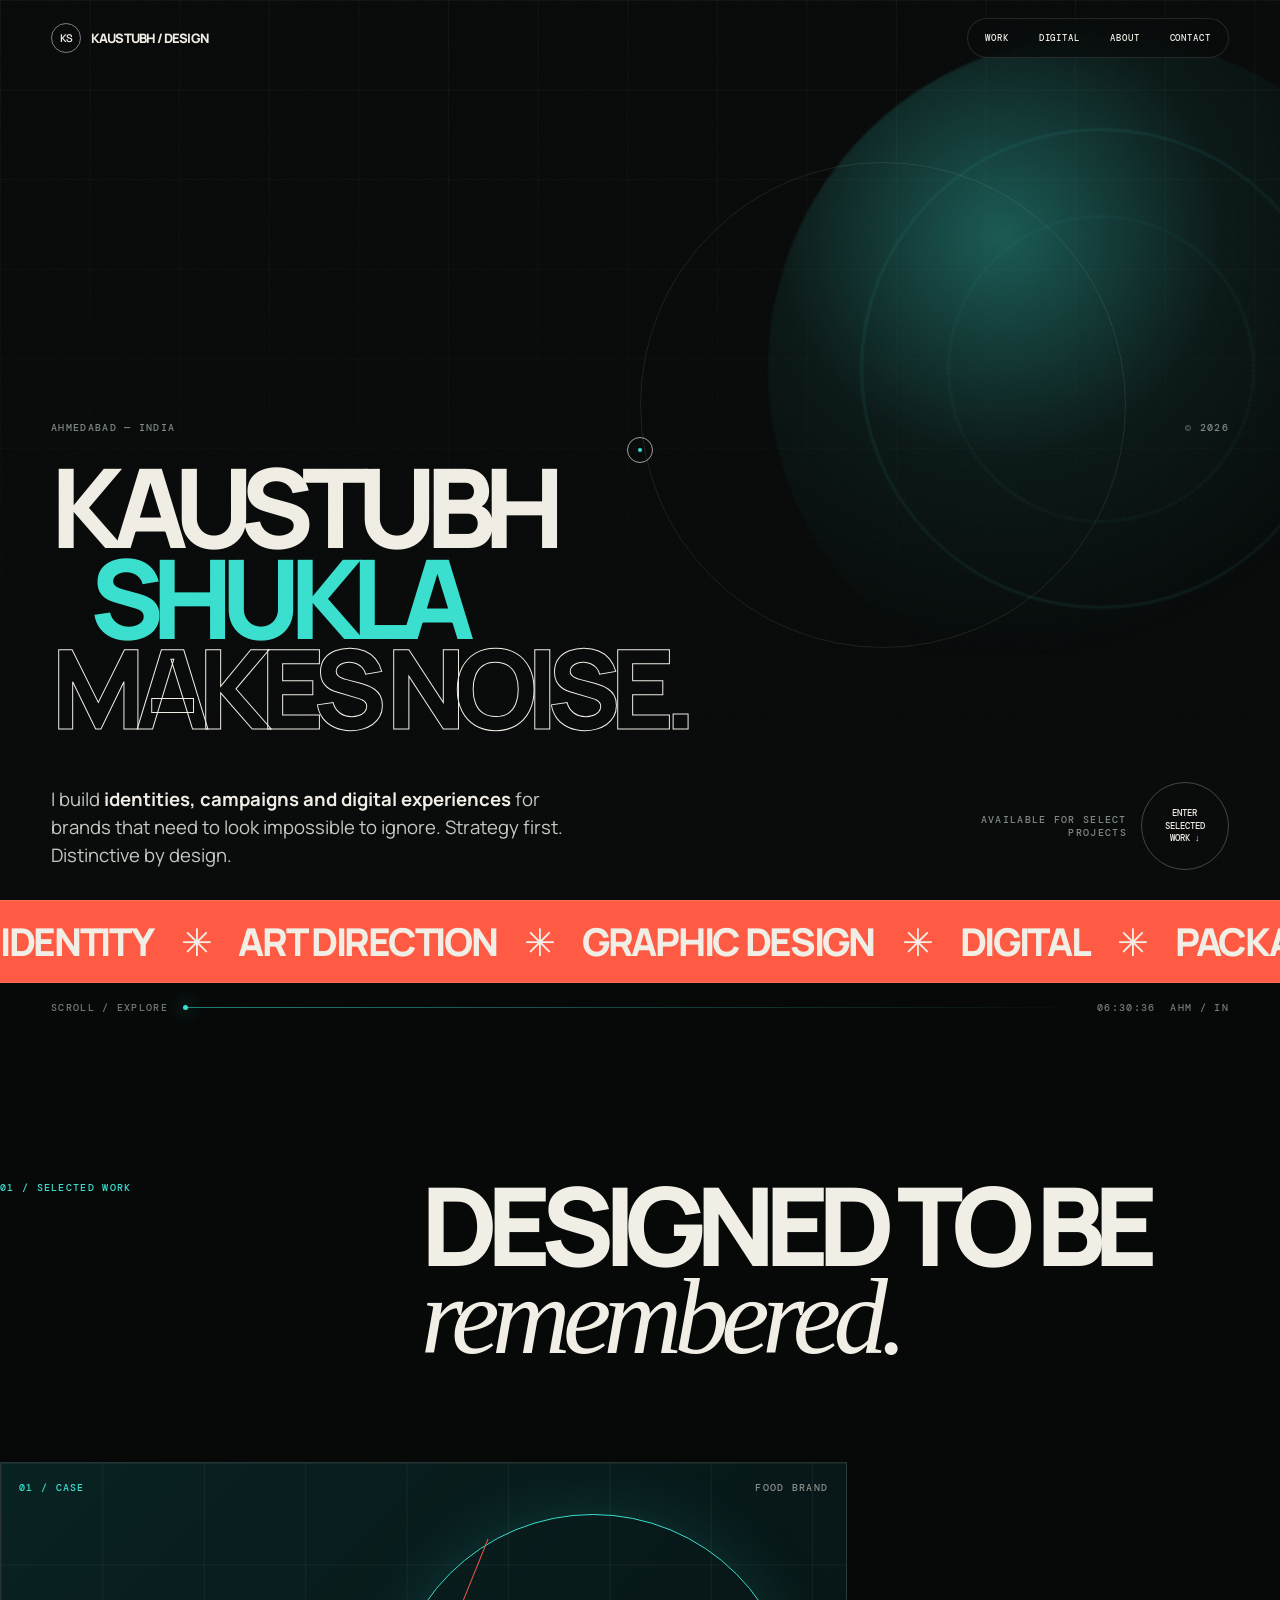
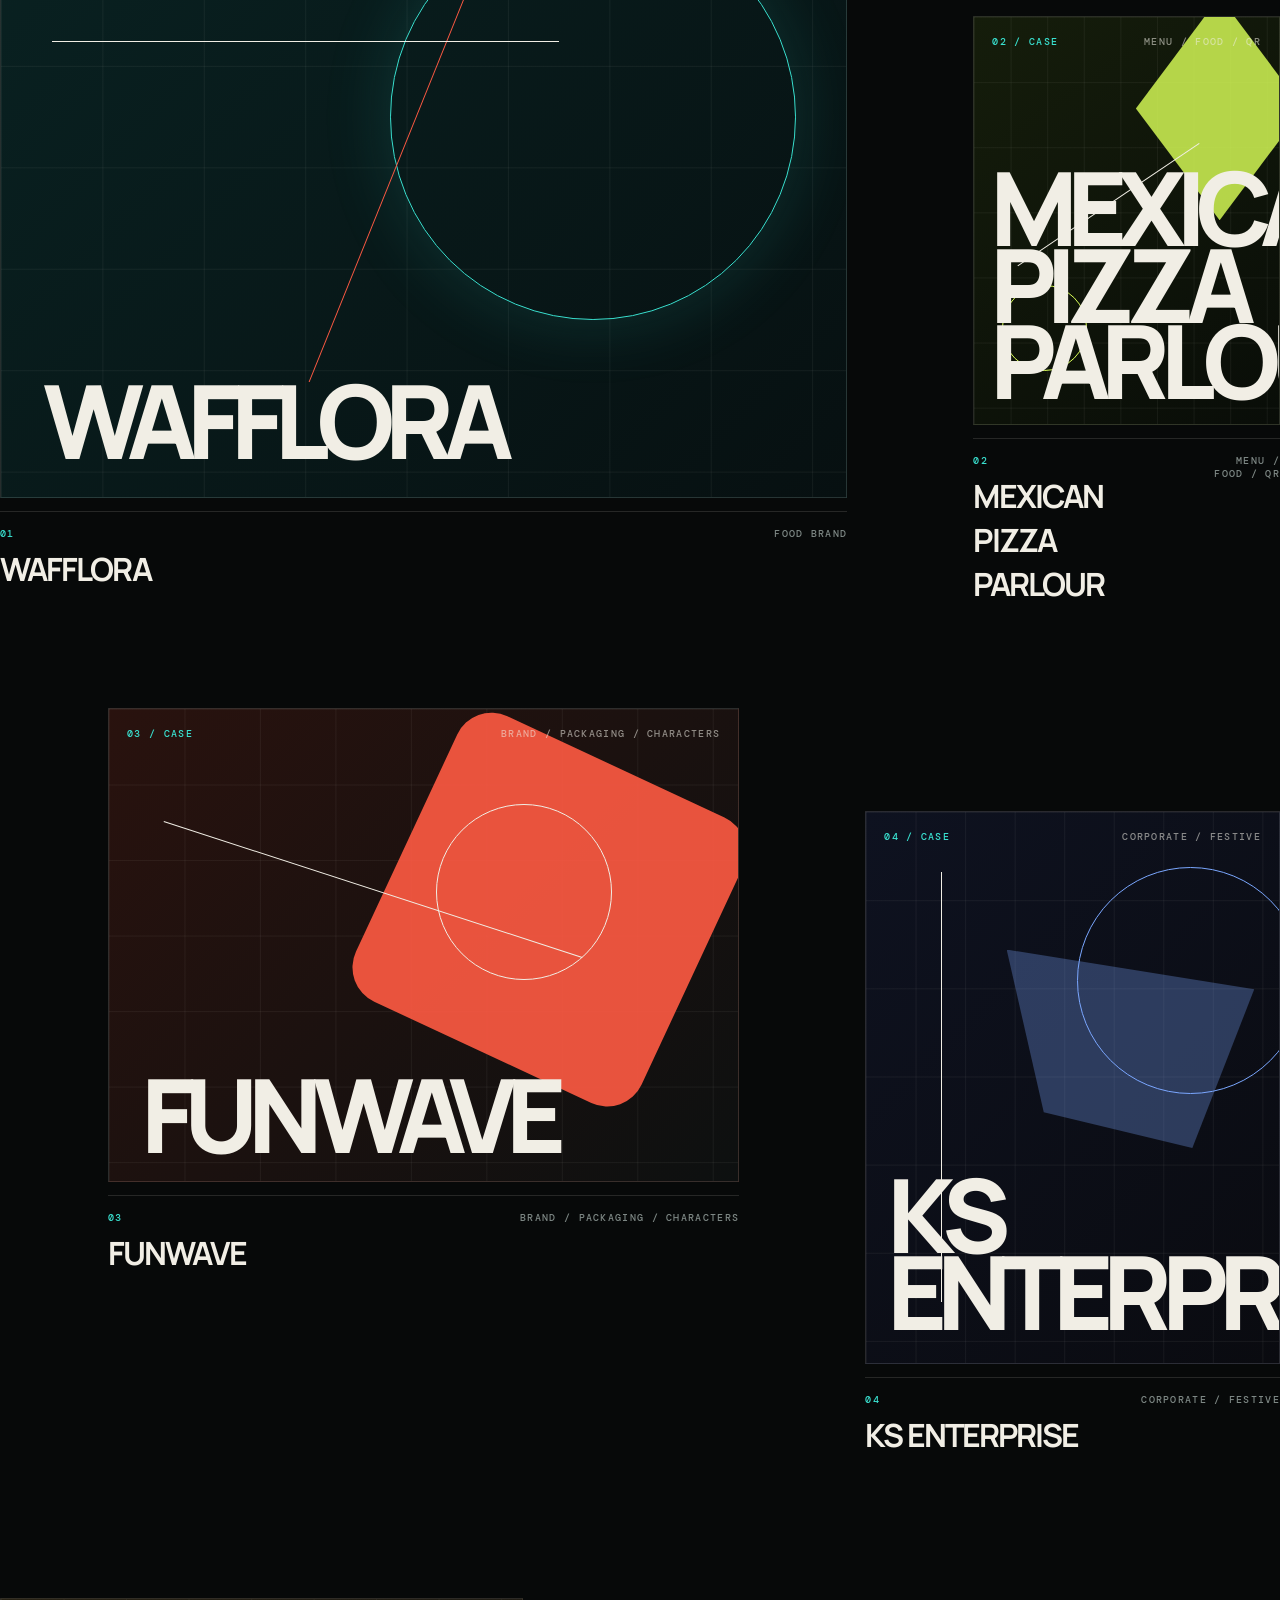
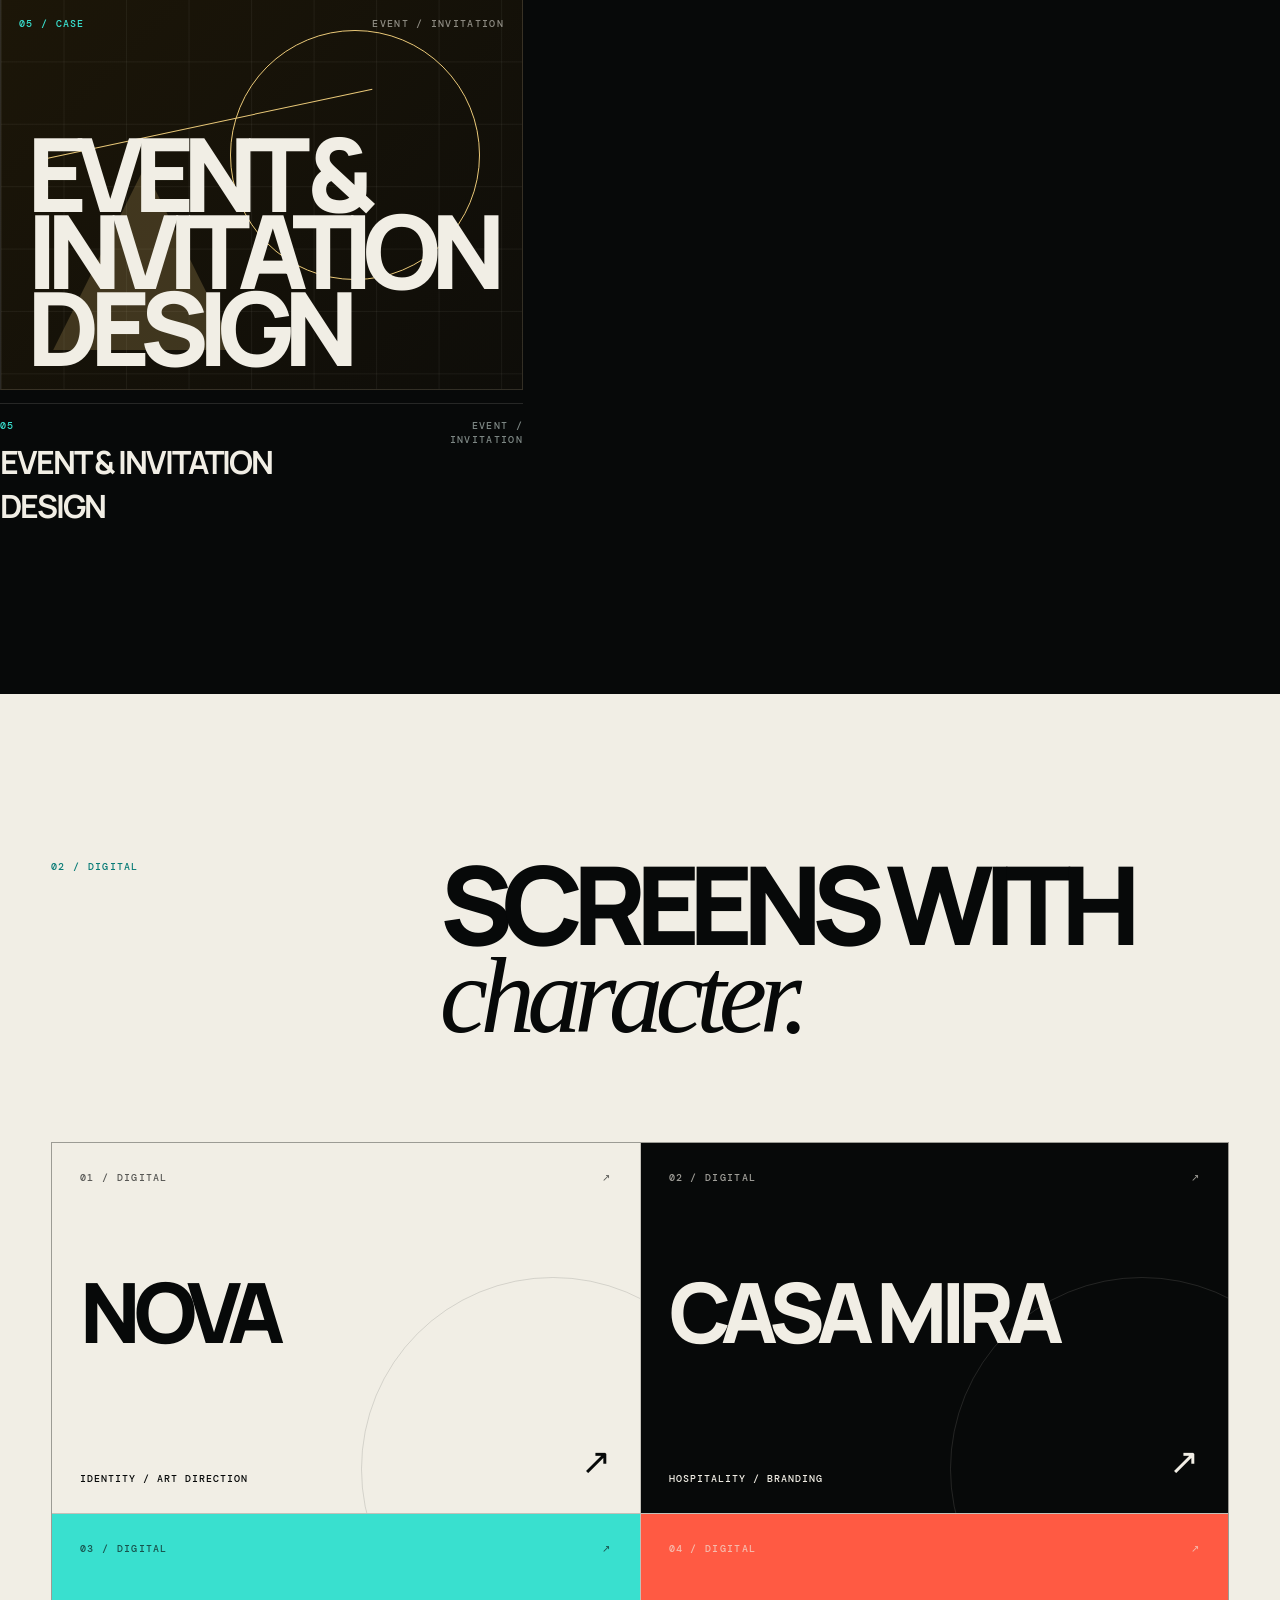
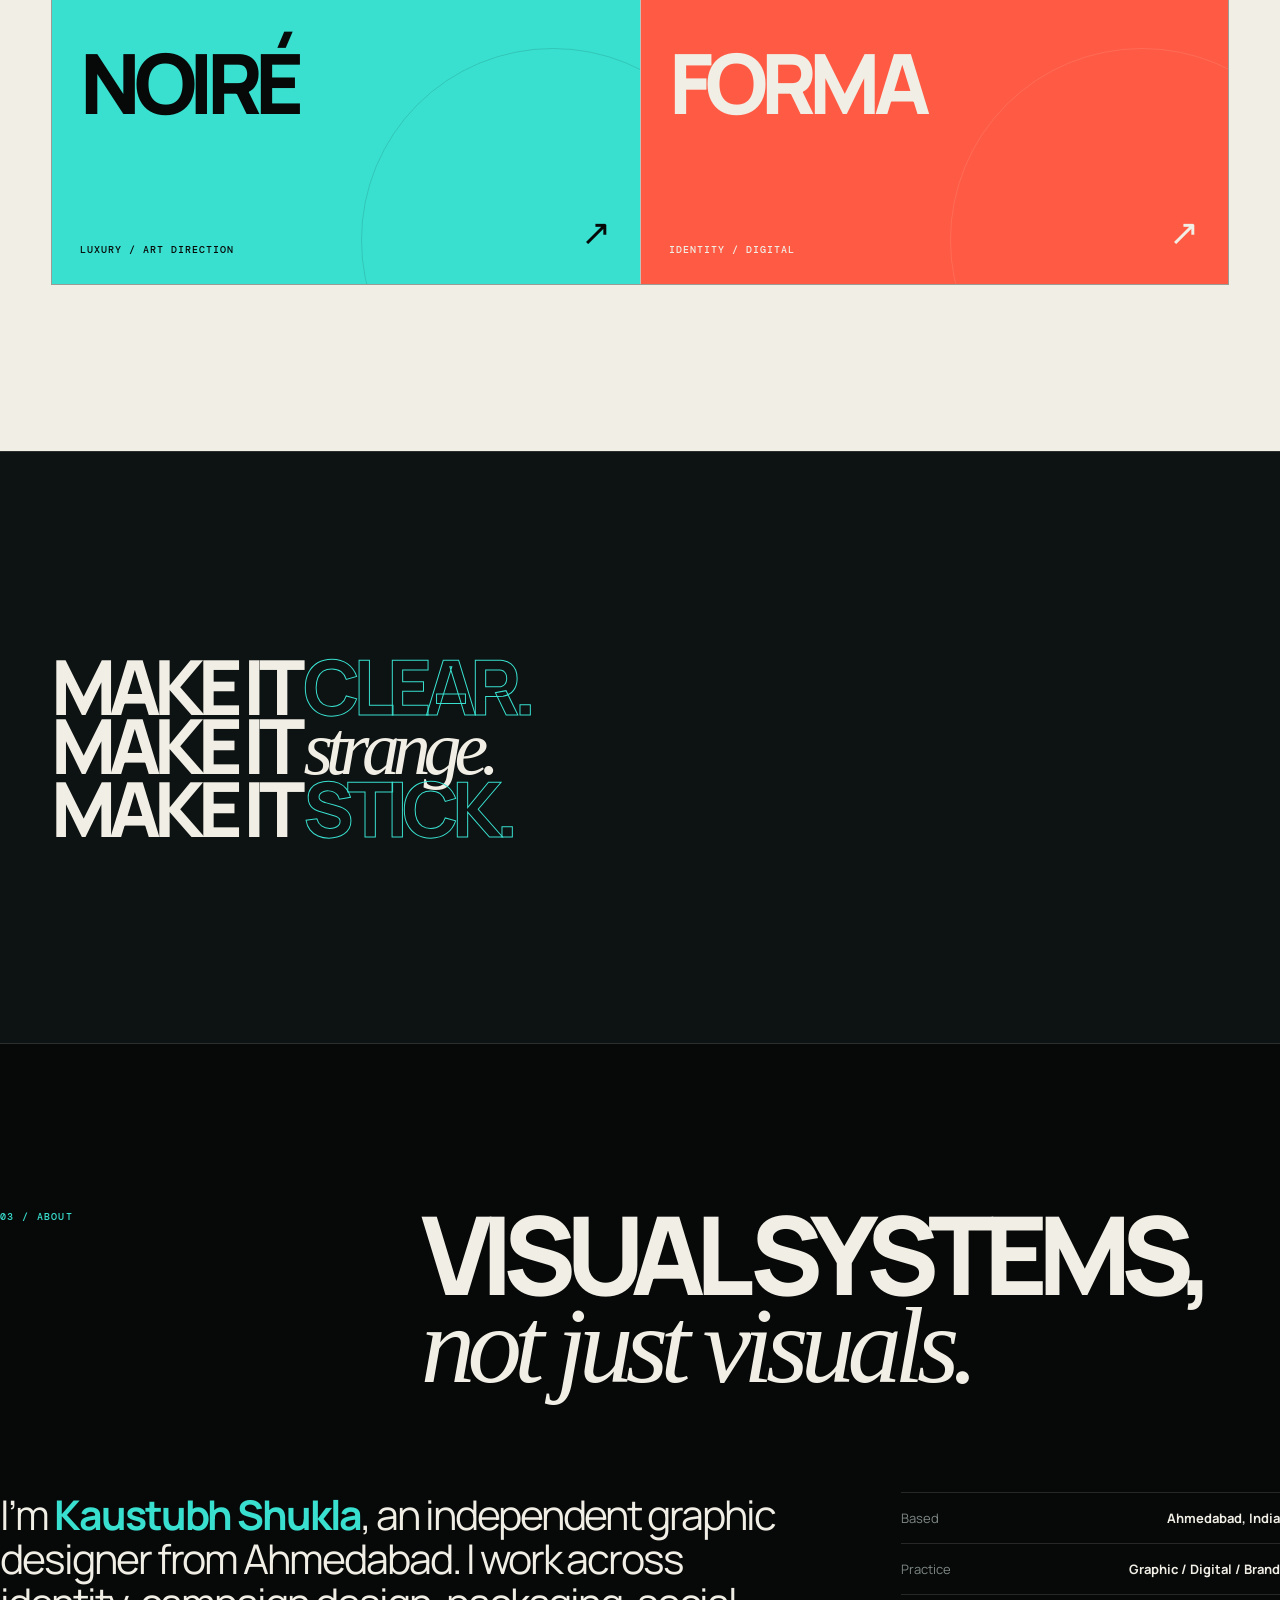
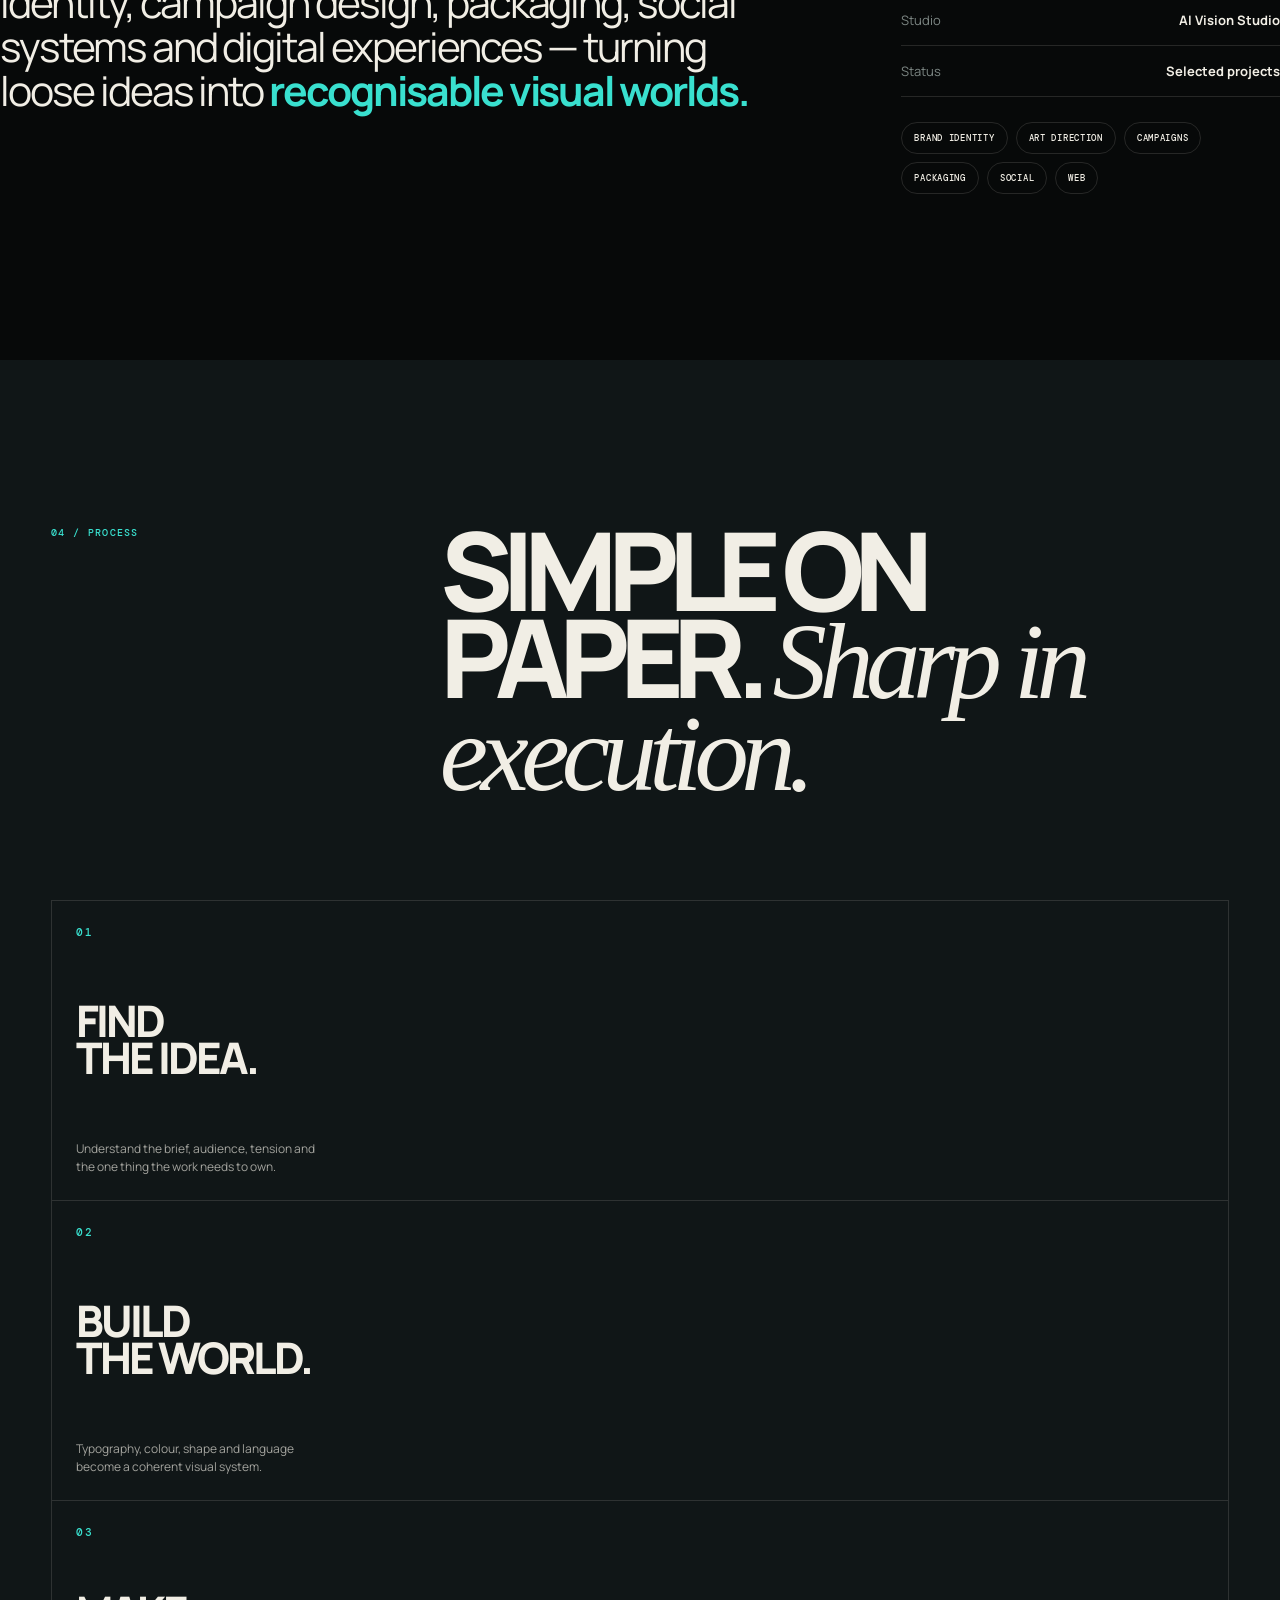
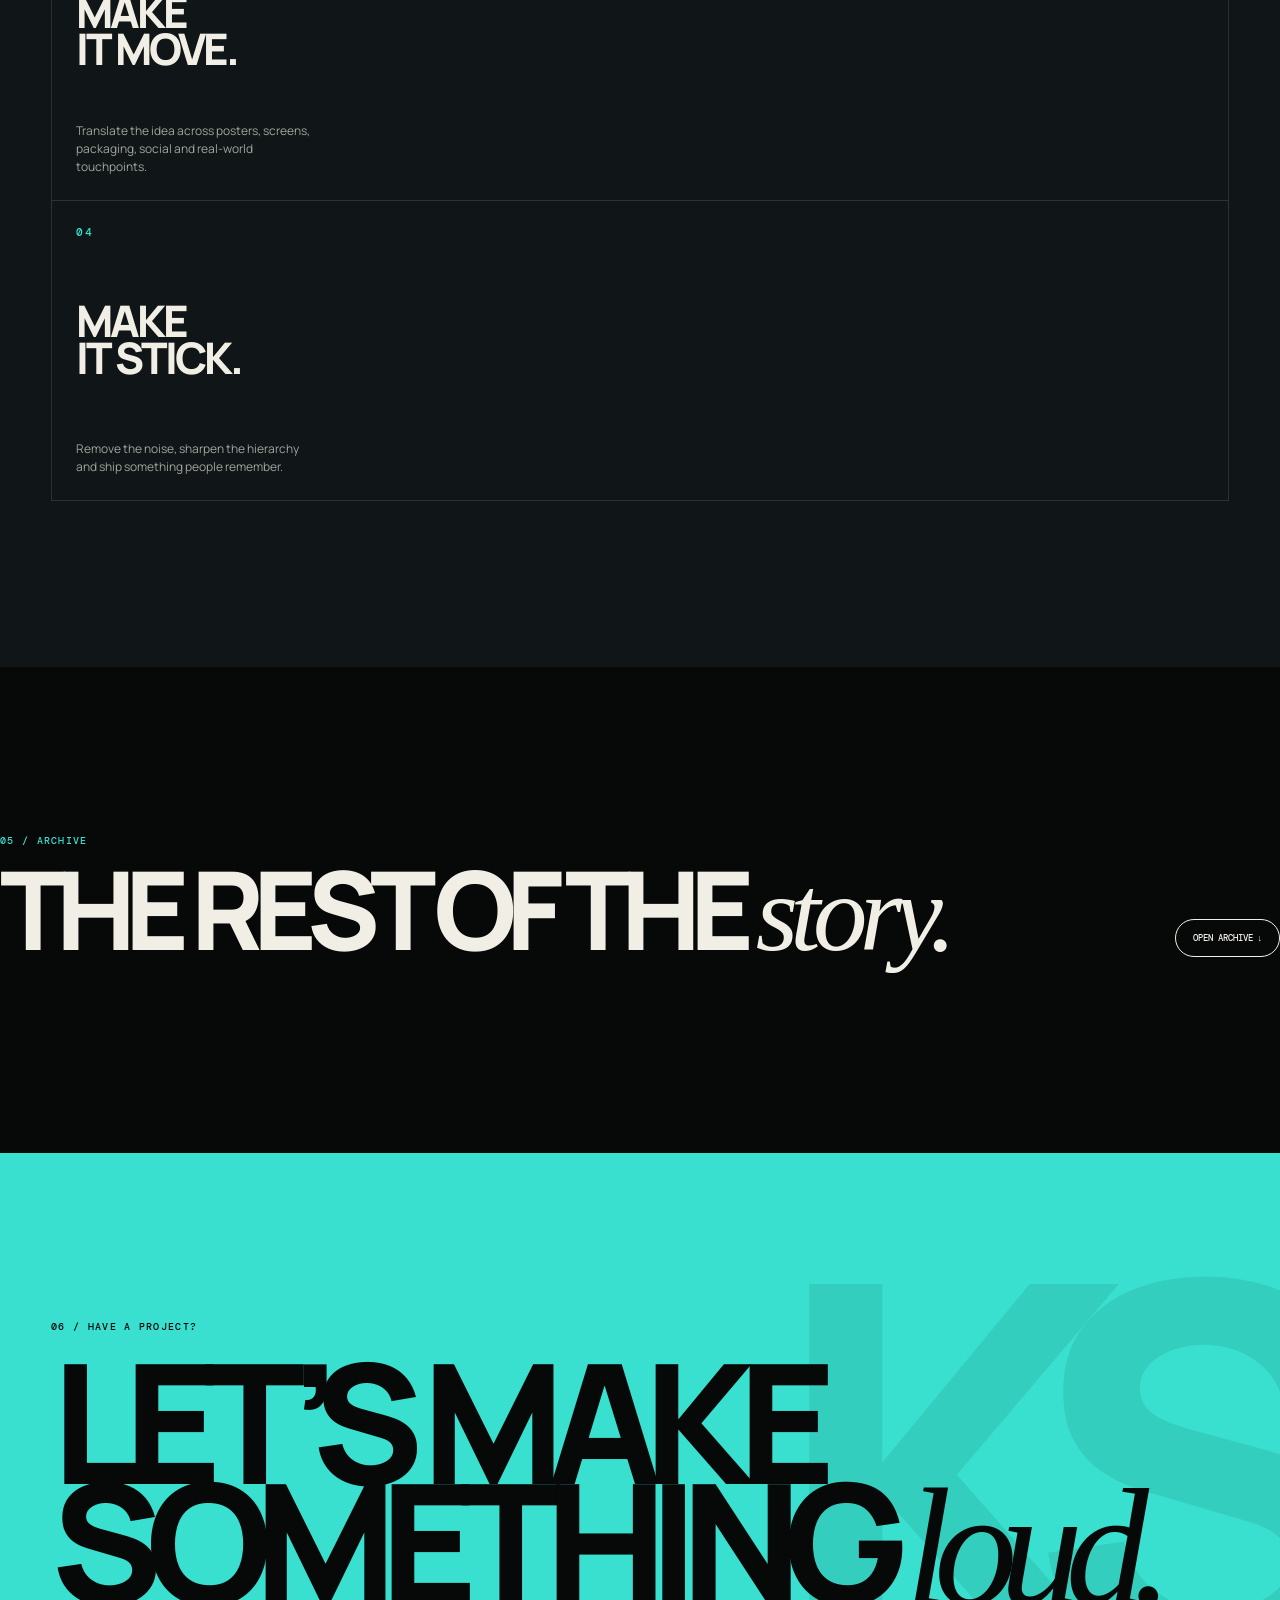
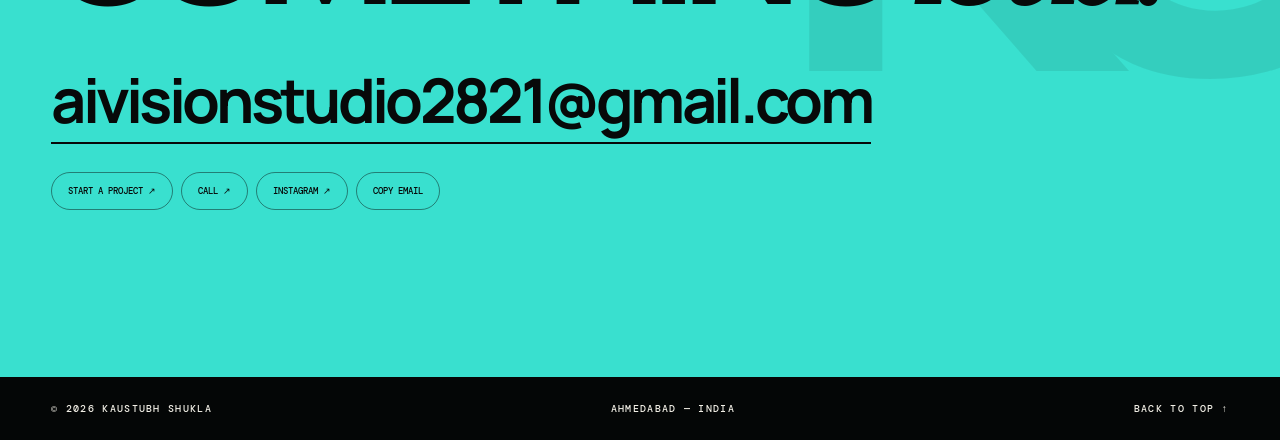
==== commit 20ed2163: "Elevate portfolio with cinematic intro, live command strip and refined art direction" ====
--- a/index.html
+++ b/index.html
@@ -6,6 +6,9 @@
 <title>KAUSTUBH SHUKLA — Visual Designer</title>
 <meta name="description" content="Kaustubh Shukla — visual designer and art director from Ahmedabad. Identity, campaigns, packaging and digital experiences.">
 <meta name="theme-color" content="#070909">
+<meta property="og:title" content="KAUSTUBH SHUKLA — Visual Designer">
+<meta property="og:description" content="Independent visual designer — identity, campaigns, packaging and digital experiences.">
+<meta property="og:type" content="website">
 <link rel="preconnect" href="https://fonts.googleapis.com">
 <link rel="preconnect" href="https://fonts.gstatic.com" crossorigin>
 <link href="https://fonts.googleapis.com/css2?family=DM+Mono:wght@400;500&family=Manrope:wght@400;500;600;700;800&family=Space+Grotesk:wght@400;500;600;700&display=swap" rel="stylesheet">
@@ -25,6 +28,10 @@
 .grotesk{font-family:"Space Grotesk",sans-serif}
 .wrap{padding-left:var(--pad);padding-right:var(--pad)}
 .noise{position:fixed;inset:0;z-index:90;pointer-events:none;opacity:.035;background-image:url("data:image/svg+xml,%3Csvg xmlns='http://www.w3.org/2000/svg' width='140' height='140'%3E%3Cfilter id='n'%3E%3CfeTurbulence type='fractalNoise' baseFrequency='.75' numOctaves='4' stitchTiles='stitch'/%3E%3C/filter%3E%3Crect width='100%25' height='100%25' filter='url(%23n)'/%3E%3C/svg%3E")}
+.intro-curtain{position:fixed;inset:0;z-index:200;background:#070909;display:grid;place-items:center;transition:clip-path 1.2s cubic-bezier(.76,0,.24,1);clip-path:inset(0)}
+.intro-mark{font:800 clamp(90px,22vw,330px)/.7 "Space Grotesk";letter-spacing:-.12em;color:#f1eee5;transform:scale(.8);animation:introMark 1.15s cubic-bezier(.16,1,.3,1) forwards}
+.intro-status{position:absolute;bottom:28px;left:var(--pad);color:#6f7976;display:flex;gap:10px;align-items:center}.intro-status span{display:inline-block;width:45px;height:1px;background:#39e0cf;animation:statusLine 1.2s ease-in-out infinite}
+@keyframes introMark{to{transform:scale(1)}}@keyframes statusLine{50%{width:85px}}
 .progress{position:fixed;left:0;top:0;height:2px;width:0;background:var(--teal);z-index:100;box-shadow:0 0 18px rgba(57,224,207,.55)}
 .cursor,.cursor-dot{position:fixed;pointer-events:none;z-index:110;transform:translate(-50%,-50%);display:block}
 .cursor{width:26px;height:26px;border:1px solid rgba(241,238,229,.65);border-radius:50%;transition:width .35s var(--ease),height .35s var(--ease),background .35s,border-color .35s}
@@ -68,6 +75,10 @@
 .round-cta{width:112px;height:112px;border:1px solid rgba(241,238,229,.25);border-radius:50%;display:grid;place-items:center;text-align:center;font:500 9px/1.4 "DM Mono";transition:.5s var(--ease)}
 .round-cta:hover{background:var(--teal);border-color:var(--teal);color:var(--ink);transform:rotate(-18deg) scale(1.05)}
 /* marquee */
+.command-strip{display:grid;grid-template-columns:auto 1fr auto auto;gap:15px;align-items:center;padding-top:18px;color:#6f7976}
+.command-line{height:1px;background:linear-gradient(90deg,rgba(57,224,207,.55),transparent);position:relative}
+.command-line:after{content:"";position:absolute;left:0;top:-2px;width:5px;height:5px;background:var(--teal);border-radius:50%;box-shadow:0 0 16px var(--teal);animation:commandDot 2s ease-in-out infinite}
+@keyframes commandDot{50%{left:100%}}
 .marquee{border-top:1px solid var(--line);border-bottom:1px solid var(--line);overflow:hidden;white-space:nowrap;background:var(--red)}
 .marquee-track{display:inline-flex;gap:28px;min-width:max-content;padding:14px 0;font-size:clamp(20px,3vw,44px);font-weight:800;letter-spacing:-.06em;text-transform:uppercase;animation:marquee 24s linear infinite}
 .marquee-track i{font-style:normal;font-weight:400}
@@ -118,6 +129,8 @@
 .project-num{color:var(--teal);margin-bottom:7px}
 .open-arrow{position:absolute;right:18px;bottom:62px;width:58px;height:58px;border-radius:50%;background:var(--paper);color:var(--ink);display:grid;place-items:center;font:500 9px "DM Mono";opacity:0;transform:scale(.7) rotate(-25deg);transition:.5s var(--ease);z-index:5}
 .project:hover .open-arrow{opacity:1;transform:none}
+.project:after{content:"SELECTED / 0" attr(data-project);position:absolute;right:0;top:-27px;color:#59625f;font:500 8px "DM Mono";letter-spacing:.12em;text-transform:uppercase;opacity:0;transform:translateY(8px);transition:.4s var(--ease)}
+.project:hover:after{opacity:1;transform:none}
 /* digital */
 .digital{background:var(--paper);color:var(--ink)}
 .digital .label{color:#087b76}
@@ -191,7 +204,8 @@
 @media(max-width:900px){
  .nav-pill a{display:none}.nav-menu{display:block}.hero{padding-top:120px}.hero-foot{grid-template-columns:1fr}.hero-cta{justify-content:space-between}.section-head{grid-template-columns:1fr}.work-grid{display:block}.project{margin:0 0 70px!important}.digital-grid{grid-template-columns:1fr}.about-grid{grid-template-columns:1fr}.process-grid{grid-template-columns:repeat(2,1fr)}
 }
-@media(max-width:600px){
+@media(max-width:600px){.command-strip{grid-template-columns:auto 1fr auto}.command-strip span:last-child{display:none}}
+
  .hero-top span:nth-child(2){display:none}.hero-title{font-size:clamp(60px,18vw,110px)}.hero-title .teal{padding-left:3vw}.round-cta{width:88px;height:88px}.statement-line{white-space:normal;font-size:clamp(42px,12vw,76px)}.statement-line:nth-child(2),.statement-line:nth-child(3){padding-left:0}.process-grid{grid-template-columns:1fr}.archive-grid{grid-template-columns:1fr}.modal-title{font-size:16vw}.case-word{font-size:16vw}
 }
 @media(prefers-reduced-motion:reduce){
@@ -212,6 +226,7 @@
 </header>
 
 <main id="top">
+<div class="intro-curtain" id="introCurtain"><div class="intro-mark">KS</div><div class="intro-status mono">PORTFOLIO / 2026 <span></span> READY</div></div>
 <section class="hero">
  <div class="hero-bg"><div class="hero-grid"></div><div class="hero-orb" id="orb"></div><div class="hero-ring"></div></div>
  <div class="hero-content">
@@ -222,7 +237,7 @@
    <span class="row"><span class="outline">MAKES NOISE.</span></span>
   </h1>
   <div class="hero-foot">
-   <p class="hero-copy">Independent designer building <b>identities, campaigns and digital experiences</b> with a sharp point of view. Less decoration. More recognition.</p>
+   <p class="hero-copy">I build <b>identities, campaigns and digital experiences</b> for brands that need to look impossible to ignore. Strategy first. Distinctive by design.</p>
    <div class="hero-cta"><span class="avail mono">AVAILABLE FOR SELECT PROJECTS</span><a class="round-cta" href="#work">ENTER<br>SELECTED<br>WORK ↓</a></div>
   </div>
  </div>
@@ -230,6 +245,7 @@
 
 <div class="marquee"><div class="marquee-track">IDENTITY <i>✳</i> ART DIRECTION <i>✳</i> GRAPHIC DESIGN <i>✳</i> DIGITAL <i>✳</i> PACKAGING <i>✳</i> IDENTITY <i>✳</i> ART DIRECTION <i>✳</i> GRAPHIC DESIGN <i>✳</i> DIGITAL <i>✳</i> PACKAGING <i>✳</i></div></div>
 
+<div class="command-strip wrap"><span class="mono">SCROLL / EXPLORE</span><span class="command-line"></span><span class="mono" id="clock">00:00:00</span><span class="mono">AHM / IN</span></div>
 <section class="section wrap" id="work">
  <div class="section-head reveal"><div class="label mono">01 / SELECTED WORK</div><h2 class="section-title">Designed to be <em>remembered.</em></h2></div>
  <div class="work-grid" id="workGrid"></div>
@@ -412,6 +428,7 @@
  observe();
 
  $("#year").textContent=new Date().getFullYear();
+function clock(){const d=new Date();$("#clock").textContent=[d.getHours(),d.getMinutes(),d.getSeconds()].map(x=>String(x).padStart(2,"0")).join(":")} clock(); setInterval(clock,1000);
 
  const progress=$("#progress");
  let ticking=false;
@@ -471,5 +488,14 @@
  });
 })();
 </script>
+<script>
+(() => {
+ const curtain=document.getElementById("introCurtain");
+ if(!curtain)return;
+ const seen=sessionStorage.getItem("ks_intro_seen");
+ if(seen){curtain.remove();return}
+ setTimeout(()=>{curtain.style.clipPath="inset(0 0 100% 0)";sessionStorage.setItem("ks_intro_seen","1");setTimeout(()=>curtain.remove(),1250)},900);
+})();
+</script>
 </body>
 </html>
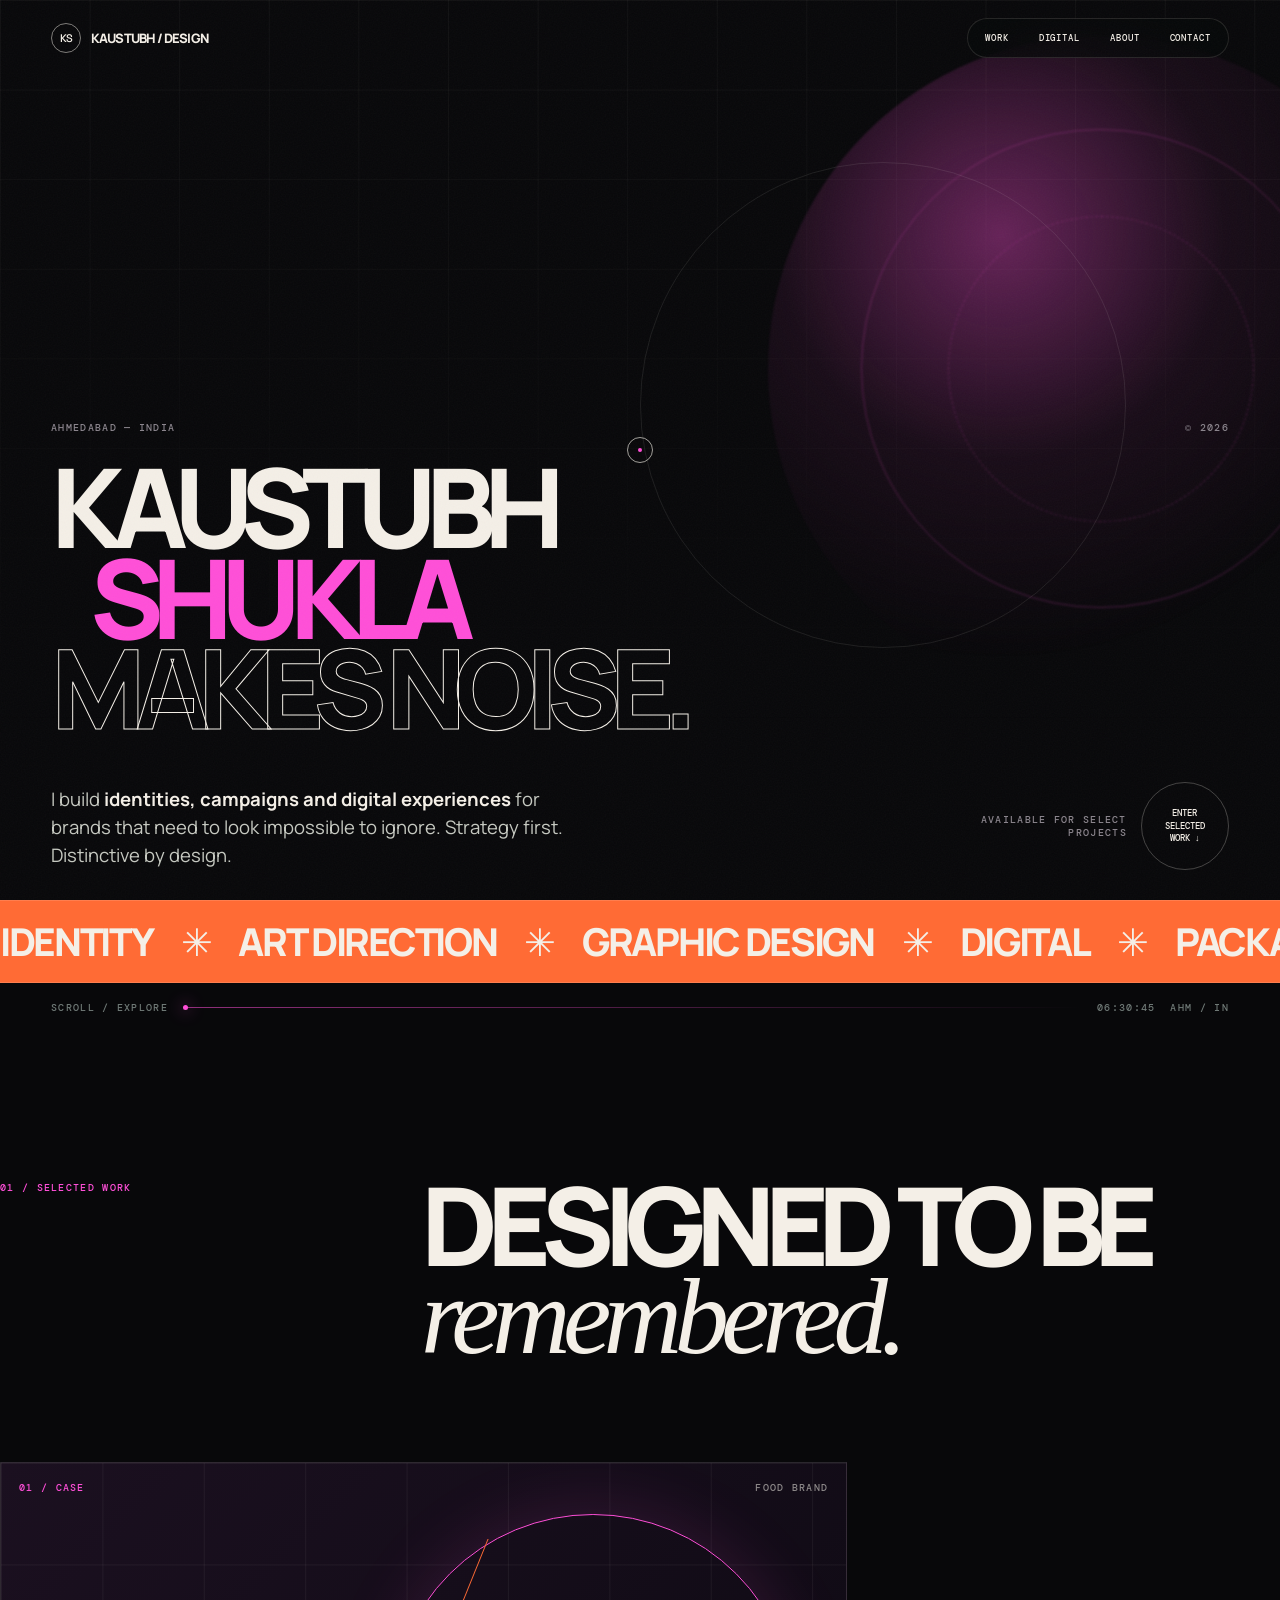
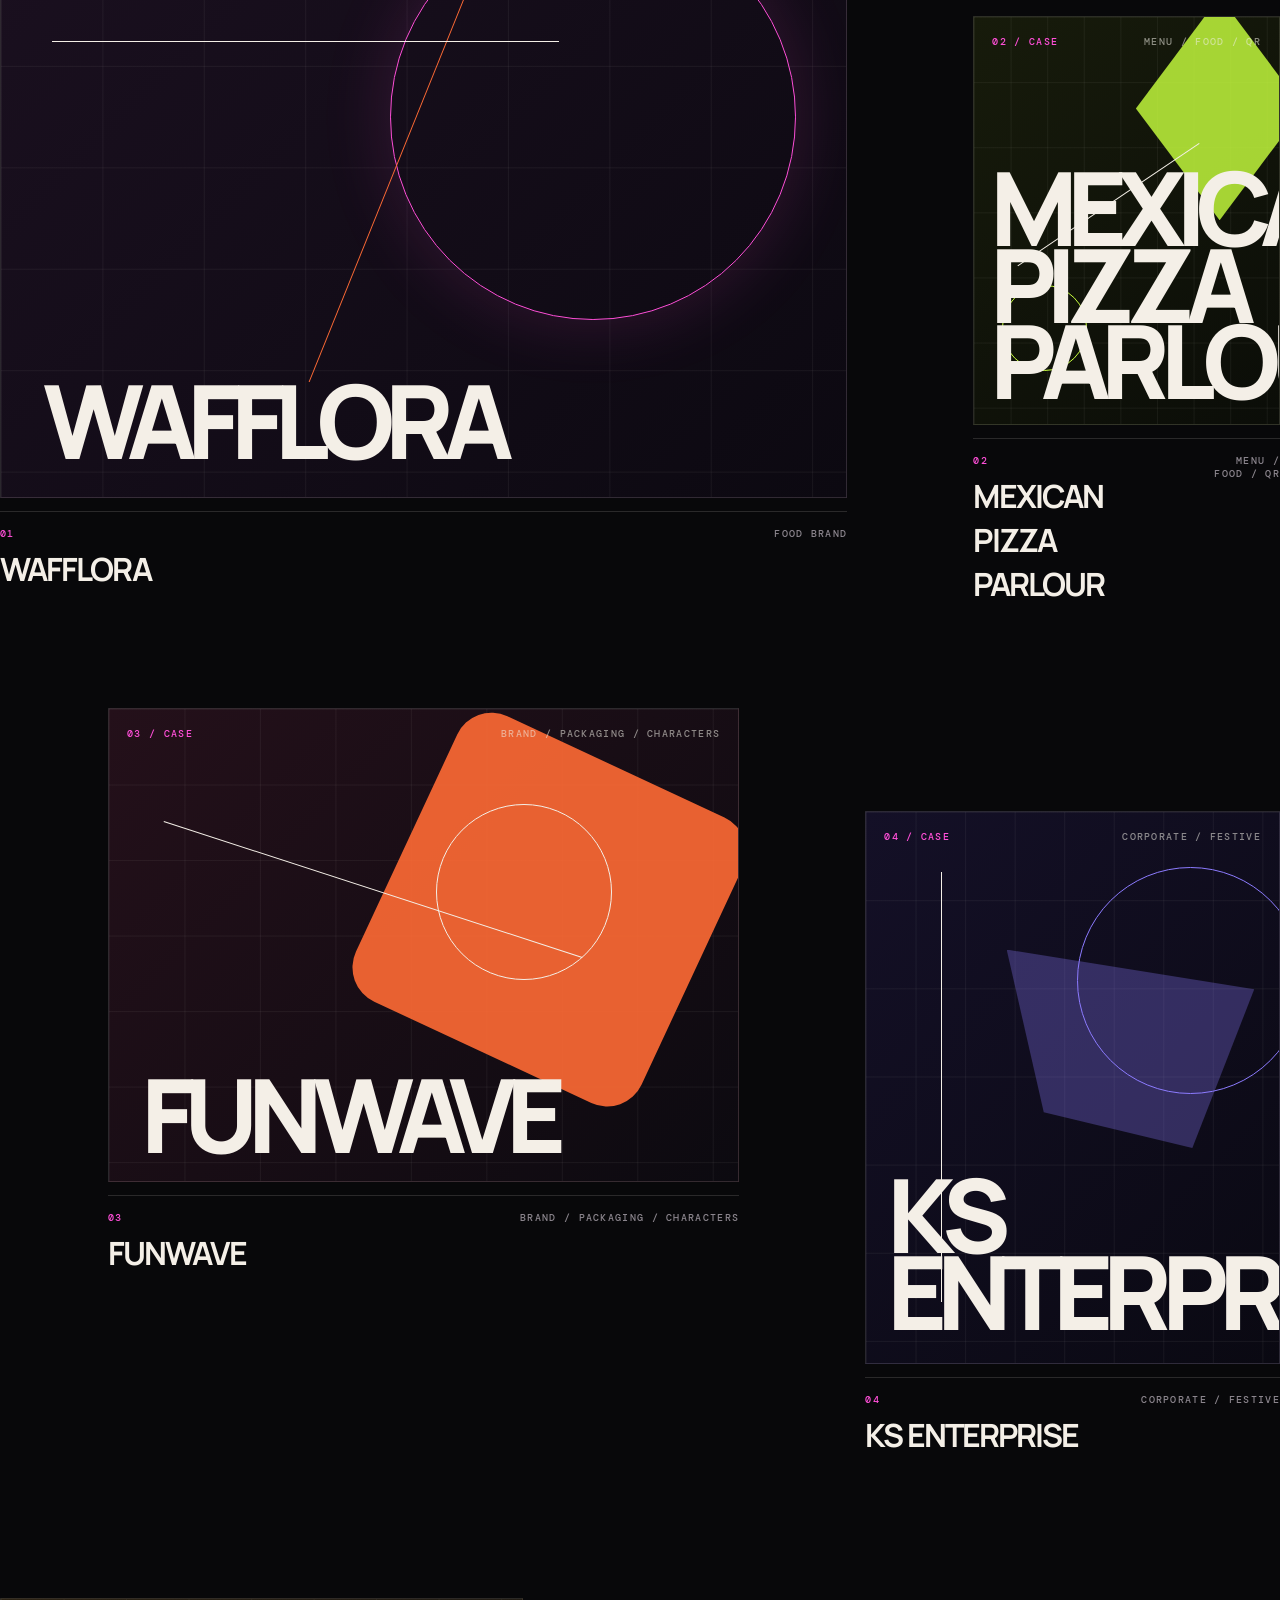
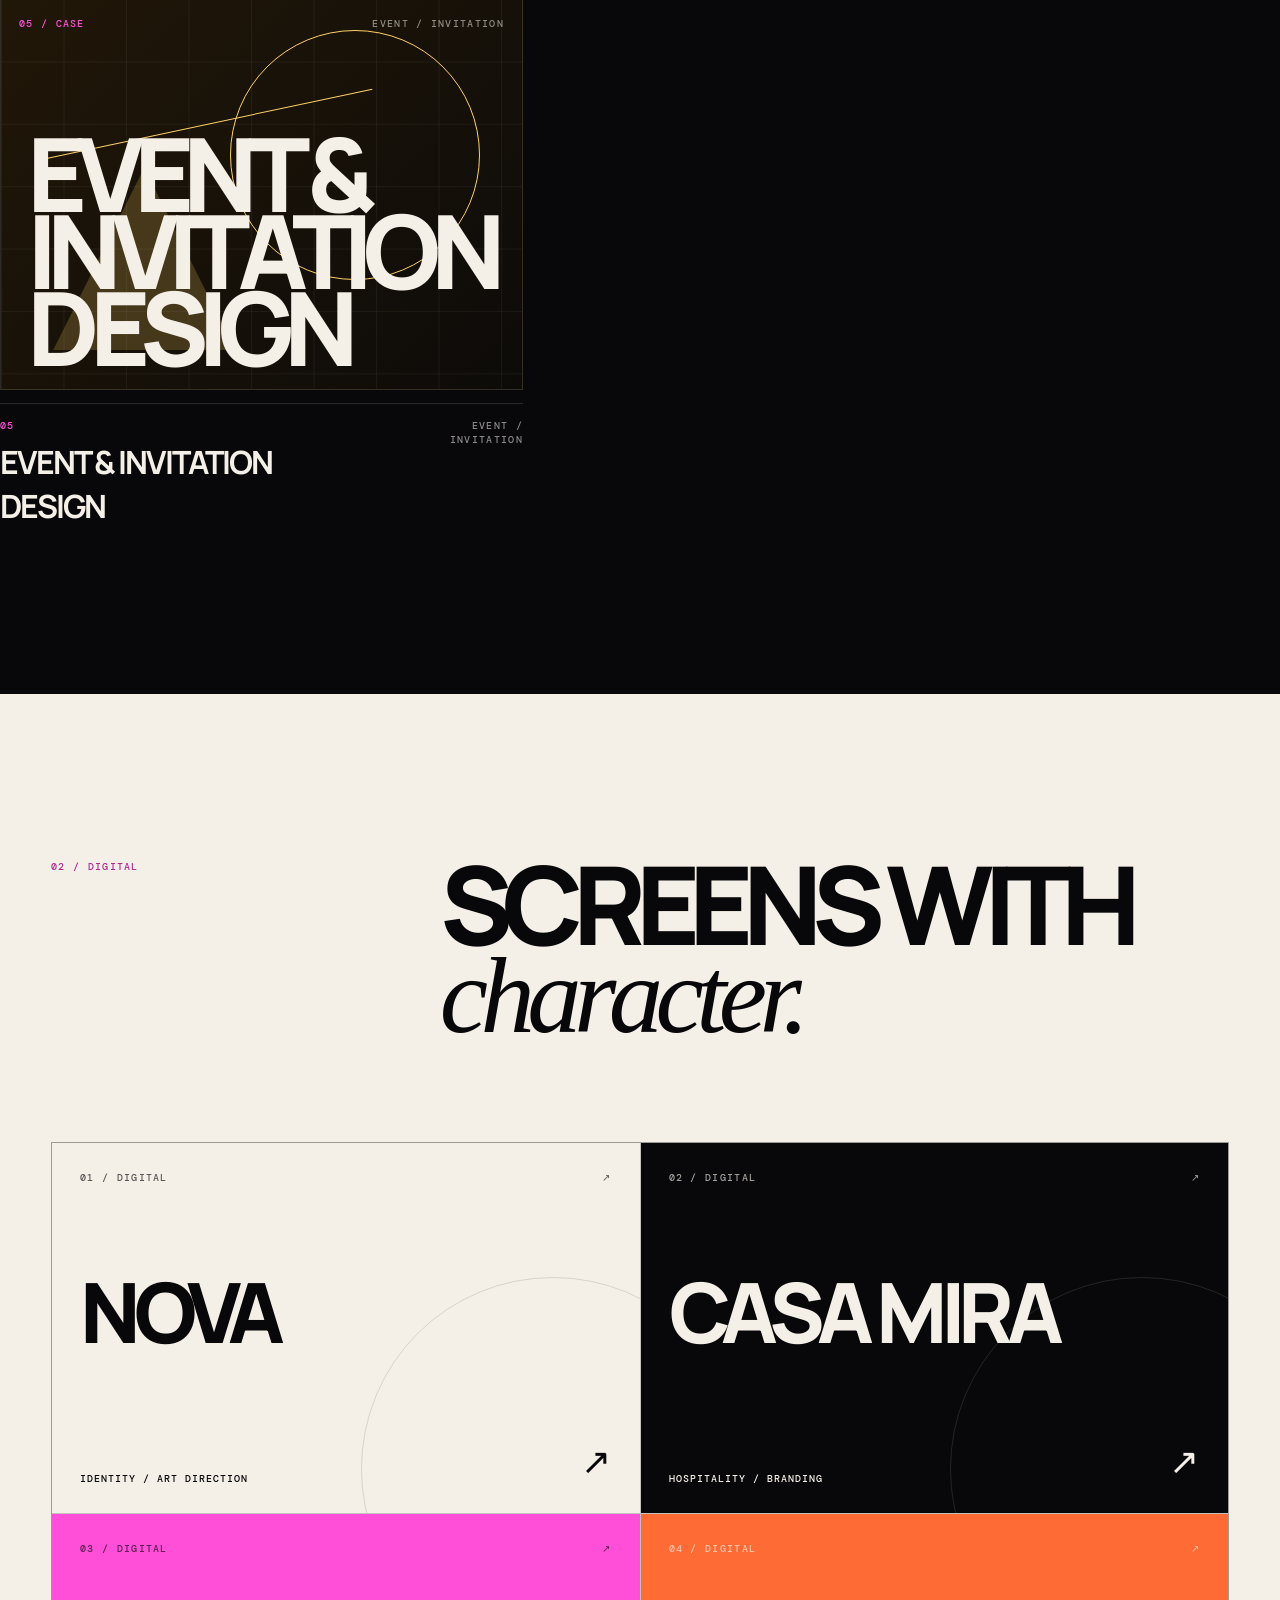
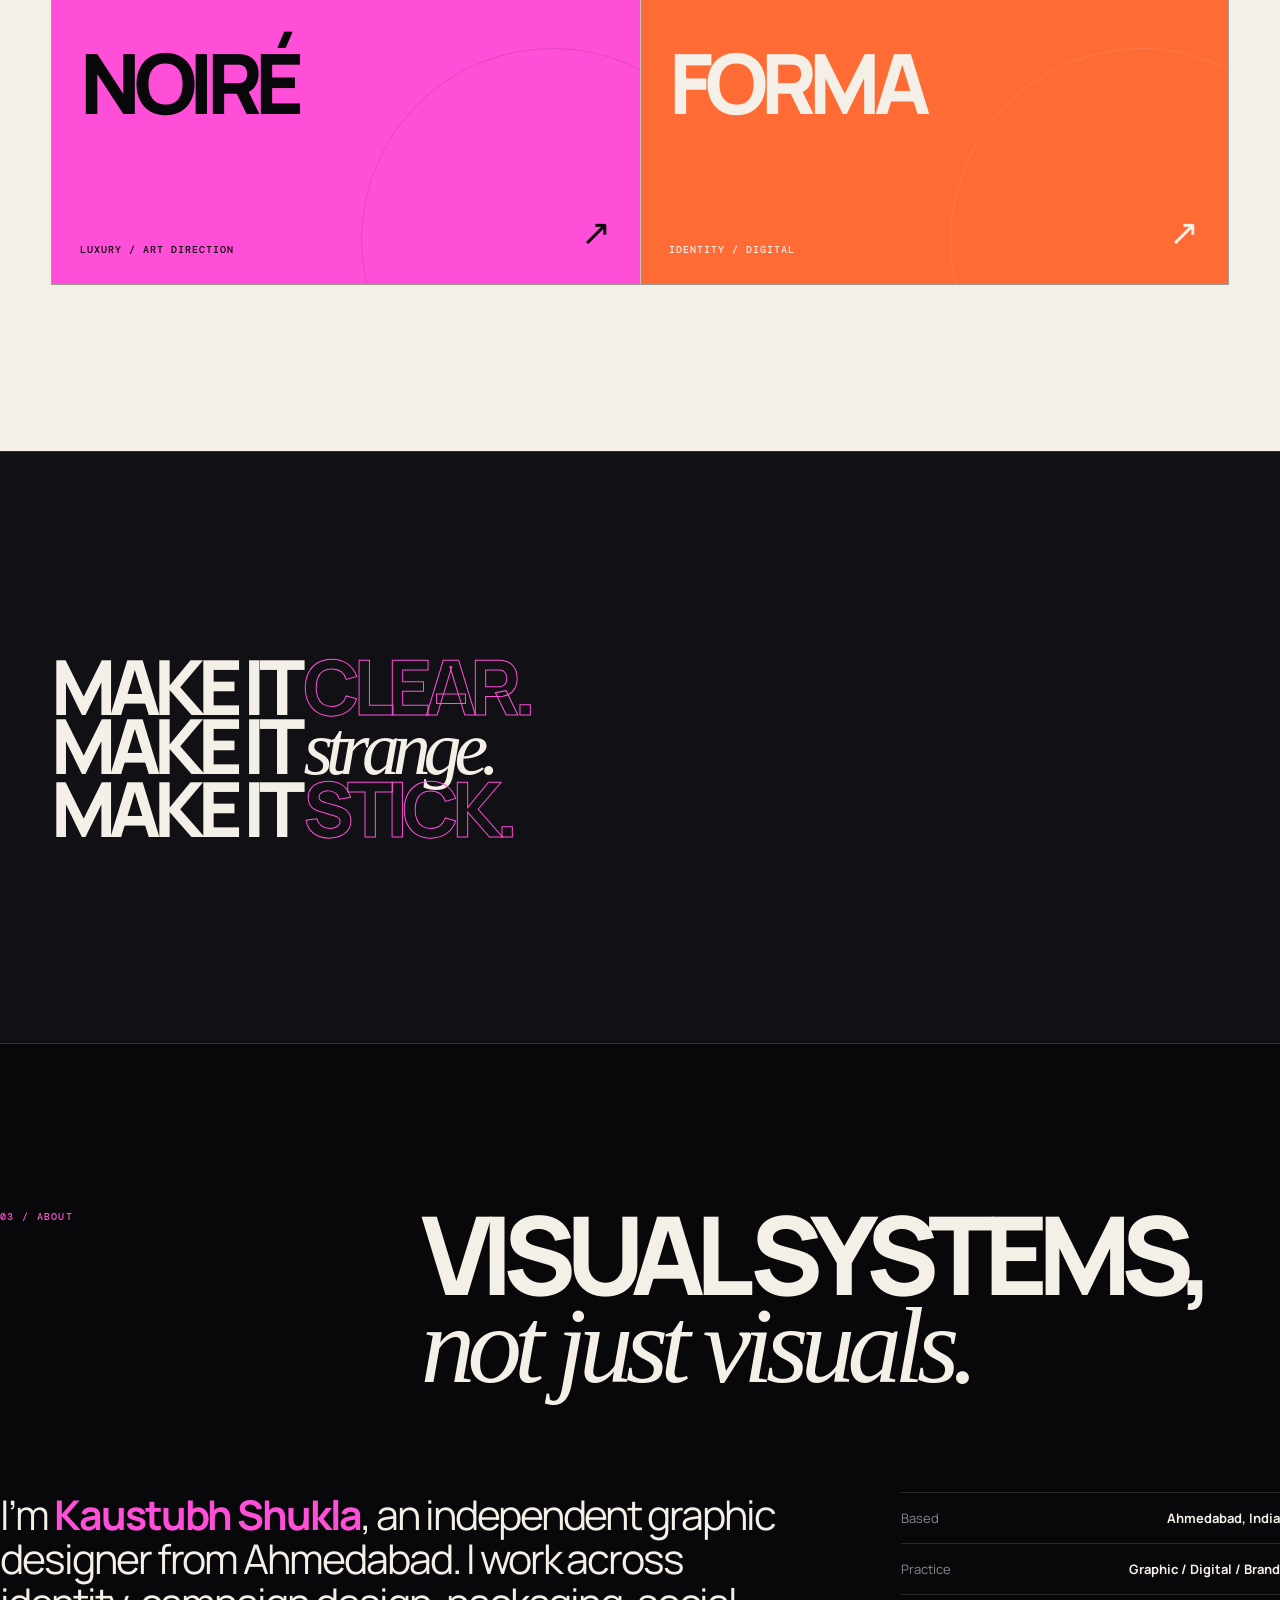
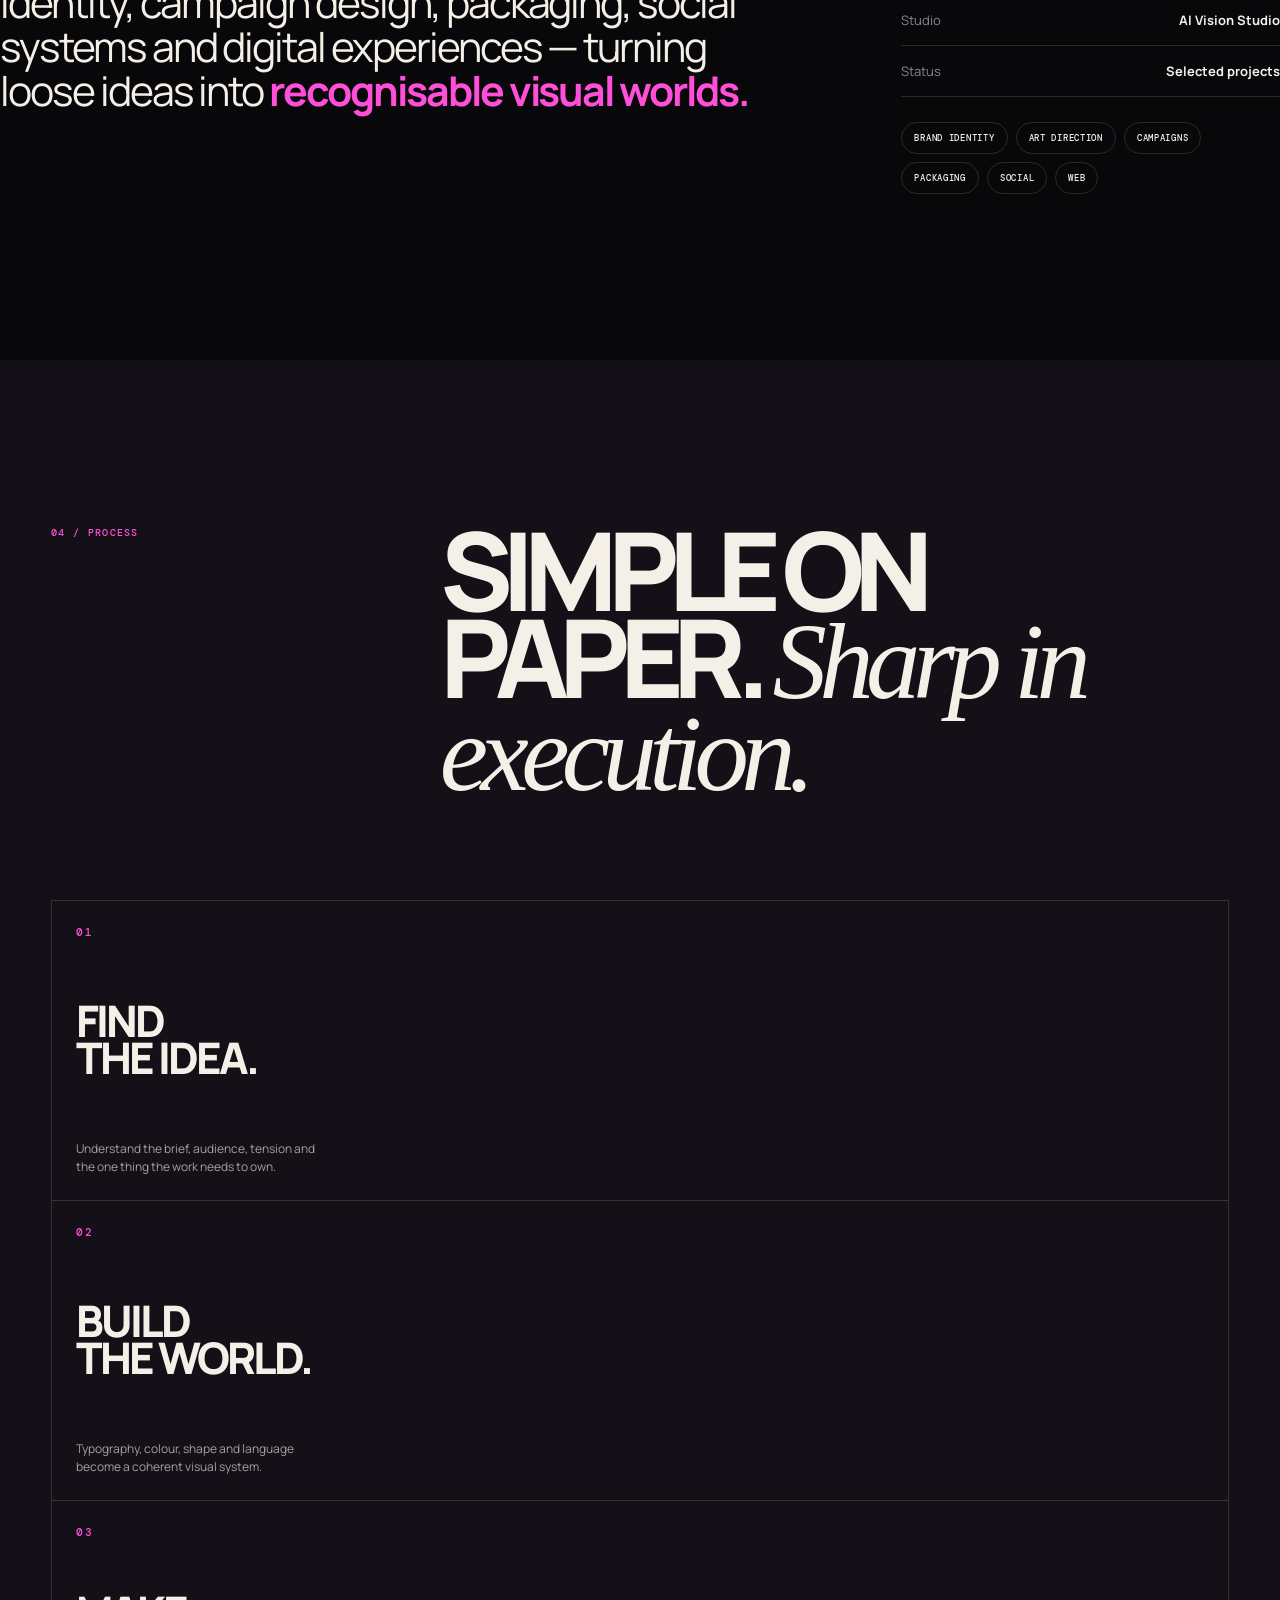
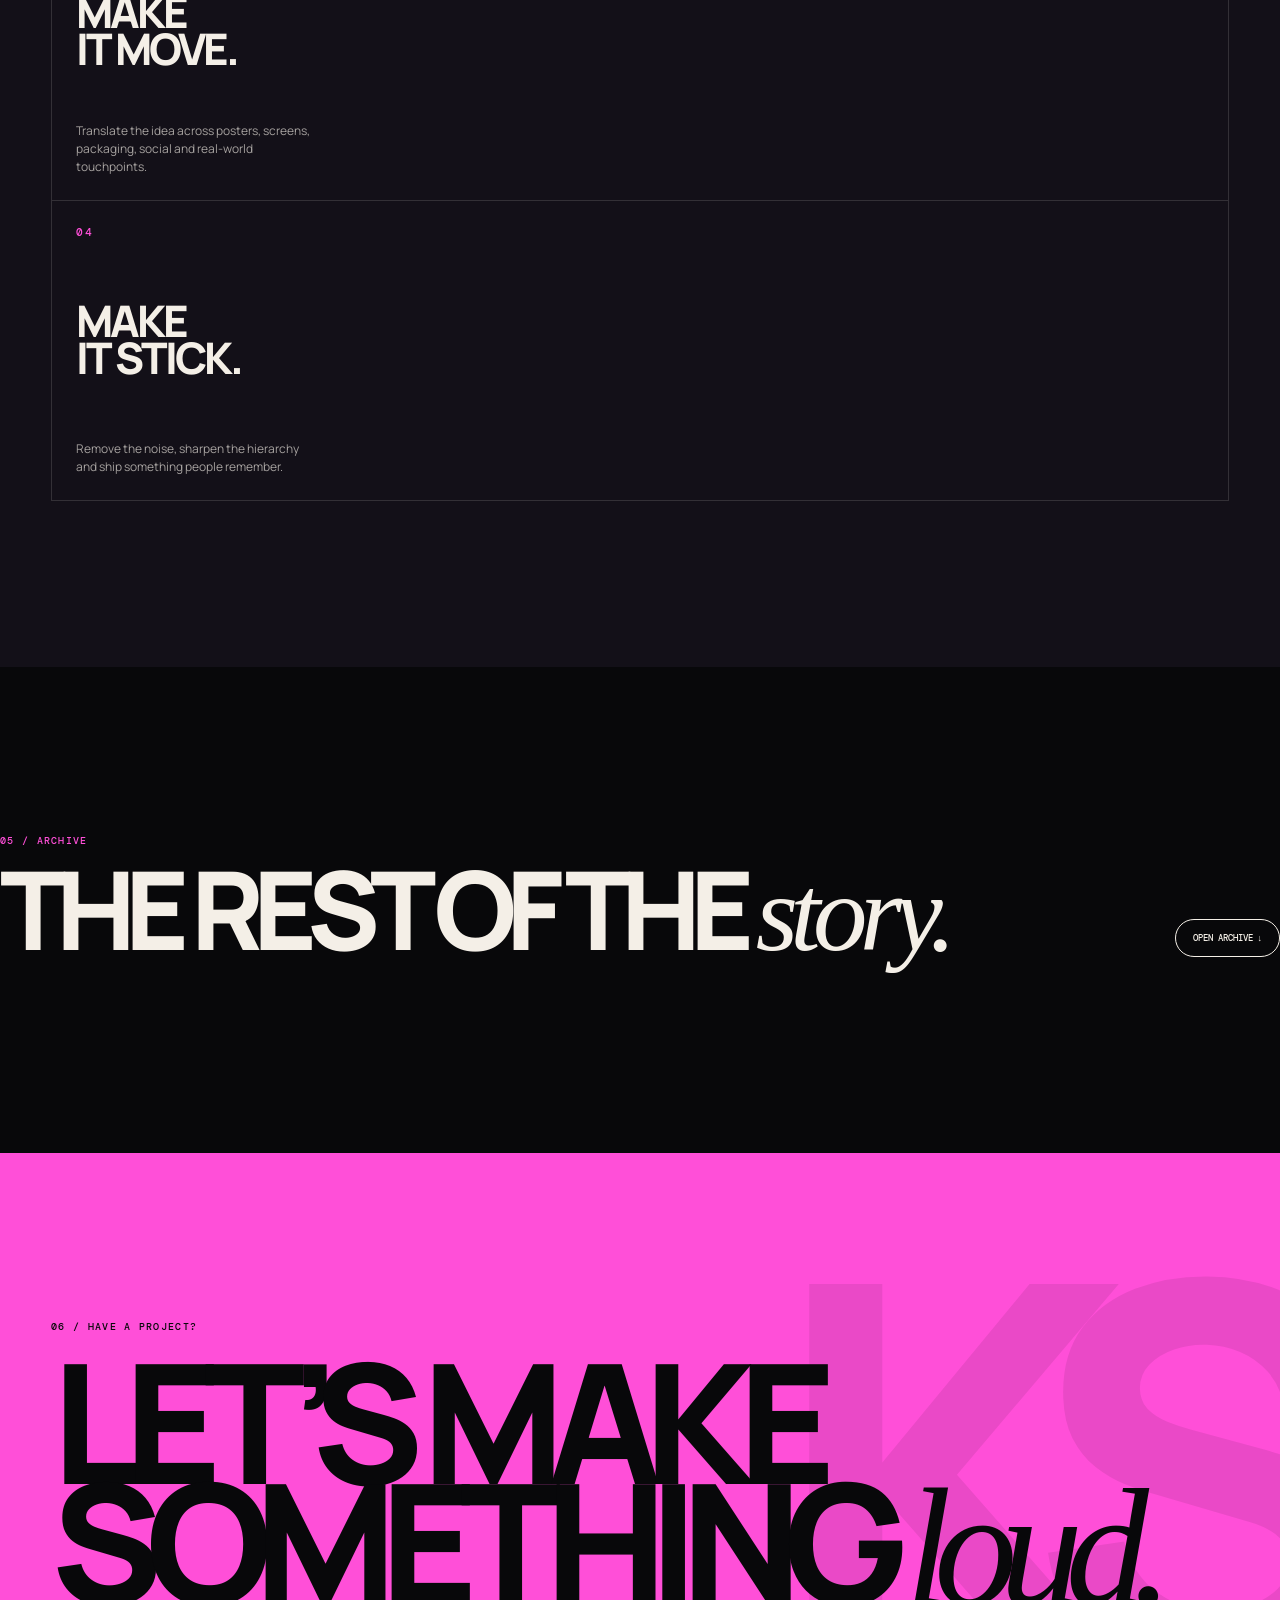
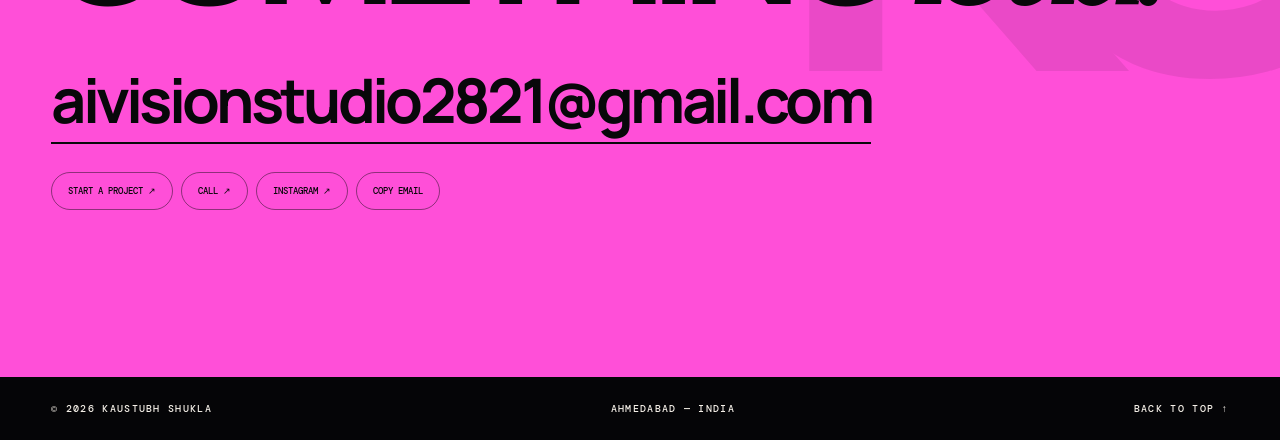
==== commit 517fbbc1: "Redesign portfolio color system with electric magenta palette" ====
--- a/index.html
+++ b/index.html
@@ -5,7 +5,7 @@
 <meta name="viewport" content="width=device-width,initial-scale=1">
 <title>KAUSTUBH SHUKLA — Visual Designer</title>
 <meta name="description" content="Kaustubh Shukla — visual designer and art director from Ahmedabad. Identity, campaigns, packaging and digital experiences.">
-<meta name="theme-color" content="#070909">
+<meta name="theme-color" content="#08080a">
 <meta property="og:title" content="KAUSTUBH SHUKLA — Visual Designer">
 <meta property="og:description" content="Independent visual designer — identity, campaigns, packaging and digital experiences.">
 <meta property="og:type" content="website">
@@ -14,8 +14,9 @@
 <link href="https://fonts.googleapis.com/css2?family=DM+Mono:wght@400;500&family=Manrope:wght@400;500;600;700;800&family=Space+Grotesk:wght@400;500;600;700&display=swap" rel="stylesheet">
 <style>
 :root{
- --ink:#070909;--ink2:#0d1212;--paper:#f1eee5;--muted:#7d8784;--line:rgba(241,238,229,.13);
- --teal:#39e0cf;--red:#ff5a43;--acid:#d9ff57;--blue:#7aa7ff;--gold:#e9c878;
+ --ink:#08080a;--ink2:#111014;--paper:#f4efe7;--muted:#8b858d;--line:rgba(244,239,231,.14);
+ --teal:#ff4fd8;--red:#ff6b35;--acid:#c7ff3d;--blue:#8c7bff;--gold:#ffd166;
+ --violet:#9b6cff;--cyan:#48e5ff;
  --pad:clamp(18px,4vw,64px);--ease:cubic-bezier(.16,1,.3,1);--fast:cubic-bezier(.22,1,.36,1)
 }
 *{box-sizing:border-box;margin:0;padding:0}
@@ -28,11 +29,11 @@
 .grotesk{font-family:"Space Grotesk",sans-serif}
 .wrap{padding-left:var(--pad);padding-right:var(--pad)}
 .noise{position:fixed;inset:0;z-index:90;pointer-events:none;opacity:.035;background-image:url("data:image/svg+xml,%3Csvg xmlns='http://www.w3.org/2000/svg' width='140' height='140'%3E%3Cfilter id='n'%3E%3CfeTurbulence type='fractalNoise' baseFrequency='.75' numOctaves='4' stitchTiles='stitch'/%3E%3C/filter%3E%3Crect width='100%25' height='100%25' filter='url(%23n)'/%3E%3C/svg%3E")}
-.intro-curtain{position:fixed;inset:0;z-index:200;background:#070909;display:grid;place-items:center;transition:clip-path 1.2s cubic-bezier(.76,0,.24,1);clip-path:inset(0)}
-.intro-mark{font:800 clamp(90px,22vw,330px)/.7 "Space Grotesk";letter-spacing:-.12em;color:#f1eee5;transform:scale(.8);animation:introMark 1.15s cubic-bezier(.16,1,.3,1) forwards}
-.intro-status{position:absolute;bottom:28px;left:var(--pad);color:#6f7976;display:flex;gap:10px;align-items:center}.intro-status span{display:inline-block;width:45px;height:1px;background:#39e0cf;animation:statusLine 1.2s ease-in-out infinite}
+.intro-curtain{position:fixed;inset:0;z-index:200;background:#08080a;display:grid;place-items:center;transition:clip-path 1.2s cubic-bezier(.76,0,.24,1);clip-path:inset(0)}
+.intro-mark{font:800 clamp(90px,22vw,330px)/.7 "Space Grotesk";letter-spacing:-.12em;color:#f4efe7;transform:scale(.8);animation:introMark 1.15s cubic-bezier(.16,1,.3,1) forwards}
+.intro-status{position:absolute;bottom:28px;left:var(--pad);color:#6f7976;display:flex;gap:10px;align-items:center}.intro-status span{display:inline-block;width:45px;height:1px;background:#ff4fd8;animation:statusLine 1.2s ease-in-out infinite}
 @keyframes introMark{to{transform:scale(1)}}@keyframes statusLine{50%{width:85px}}
-.progress{position:fixed;left:0;top:0;height:2px;width:0;background:var(--teal);z-index:100;box-shadow:0 0 18px rgba(57,224,207,.55)}
+.progress{position:fixed;left:0;top:0;height:2px;width:0;background:var(--teal);z-index:100;box-shadow:0 0 18px rgba(255,79,216,.55)}
 .cursor,.cursor-dot{position:fixed;pointer-events:none;z-index:110;transform:translate(-50%,-50%);display:block}
 .cursor{width:26px;height:26px;border:1px solid rgba(241,238,229,.65);border-radius:50%;transition:width .35s var(--ease),height .35s var(--ease),background .35s,border-color .35s}
 .cursor-dot{width:4px;height:4px;border-radius:50%;background:var(--teal)}
@@ -53,8 +54,8 @@
 .hero{min-height:100svh;position:relative;display:flex;align-items:flex-end;overflow:hidden;padding:120px var(--pad) 30px}
 .hero-bg{position:absolute;inset:0;overflow:hidden}
 .hero-grid{position:absolute;inset:0;background-image:linear-gradient(rgba(241,238,229,.05) 1px,transparent 1px),linear-gradient(90deg,rgba(241,238,229,.05) 1px,transparent 1px);background-size:7vw 7vw;mask-image:linear-gradient(to bottom,rgba(0,0,0,.85),transparent 85%)}
-.hero-orb{position:absolute;width:min(52vw,760px);aspect-ratio:1;border-radius:50%;right:-12vw;top:4vh;background:radial-gradient(circle at 35% 30%,rgba(57,224,207,.38),rgba(57,224,207,.07) 35%,transparent 67%);filter:blur(1px);animation:orb 10s ease-in-out infinite}
-.hero-orb:before,.hero-orb:after{content:"";position:absolute;inset:14%;border:1px solid rgba(57,224,207,.24);border-radius:50%}
+.hero-orb{position:absolute;width:min(52vw,760px);aspect-ratio:1;border-radius:50%;right:-12vw;top:4vh;background:radial-gradient(circle at 35% 30%,rgba(255,79,216,.38),rgba(255,79,216,.07) 35%,transparent 67%);filter:blur(1px);animation:orb 10s ease-in-out infinite}
+.hero-orb:before,.hero-orb:after{content:"";position:absolute;inset:14%;border:1px solid rgba(255,79,216,.24);border-radius:50%}
 .hero-orb:after{inset:27%;border-style:dashed;animation:spin 18s linear infinite}
 @keyframes orb{50%{transform:translate(-4vw,5vh) scale(1.06)}}@keyframes spin{to{transform:rotate(360deg)}}
 .hero-ring{position:absolute;width:38vw;aspect-ratio:1;right:12vw;top:18vh;border:1px solid rgba(241,238,229,.09);border-radius:50%;animation:spin 30s linear infinite reverse}
@@ -76,7 +77,7 @@
 .round-cta:hover{background:var(--teal);border-color:var(--teal);color:var(--ink);transform:rotate(-18deg) scale(1.05)}
 /* marquee */
 .command-strip{display:grid;grid-template-columns:auto 1fr auto auto;gap:15px;align-items:center;padding-top:18px;color:#6f7976}
-.command-line{height:1px;background:linear-gradient(90deg,rgba(57,224,207,.55),transparent);position:relative}
+.command-line{height:1px;background:linear-gradient(90deg,rgba(255,79,216,.55),transparent);position:relative}
 .command-line:after{content:"";position:absolute;left:0;top:-2px;width:5px;height:5px;background:var(--teal);border-radius:50%;box-shadow:0 0 16px var(--teal);animation:commandDot 2s ease-in-out infinite}
 @keyframes commandDot{50%{left:100%}}
 .marquee{border-top:1px solid var(--line);border-bottom:1px solid var(--line);overflow:hidden;white-space:nowrap;background:var(--red)}
@@ -93,7 +94,7 @@
 .work-grid{display:grid;grid-template-columns:repeat(12,1fr);gap:clamp(50px,8vw,120px) 18px}
 .project{display:block;position:relative;min-width:0}
 .project:nth-child(1){grid-column:1/9}.project:nth-child(2){grid-column:10/13;margin-top:12vw}.project:nth-child(3){grid-column:2/8}.project:nth-child(4){grid-column:9/13;margin-top:8vw}.project:nth-child(5){grid-column:1/6;margin-top:3vw}
-.visual{aspect-ratio:4/3;position:relative;overflow:hidden;background:#0c1515;border:1px solid rgba(241,238,229,.13);isolation:isolate}
+.visual{aspect-ratio:4/3;position:relative;overflow:hidden;background:#120e17;border:1px solid rgba(241,238,229,.13);isolation:isolate}
 .project:nth-child(even) .visual{aspect-ratio:3/4}
 .visual .vgrid{position:absolute;inset:0;background-image:linear-gradient(rgba(241,238,229,.055) 1px,transparent 1px),linear-gradient(90deg,rgba(241,238,229,.055) 1px,transparent 1px);background-size:12% 16%;z-index:-2}
 .visual .shape{position:absolute;transition:transform 1.2s var(--ease)}
@@ -103,23 +104,23 @@
 .project:hover .shape.a{transform:rotate(28deg) scale(1.08) translate(2vw,-1vw)}
 .project:hover .shape.b{transform:rotate(-15deg) scale(1.1) translate(-1vw,1vw)}
 .project:hover .shape.c{transform:translate(2vw,-2vw) scale(1.06)}
-.visual.one{background:linear-gradient(135deg,#092222,#071011)}
-.one .shape.a{width:48%;aspect-ratio:1;border:1px solid var(--teal);border-radius:50%;right:6%;top:8%;box-shadow:0 0 70px rgba(57,224,207,.15)}
+.visual.one{background:linear-gradient(135deg,#1b1020,#0c0911)}
+.one .shape.a{width:48%;aspect-ratio:1;border:1px solid var(--teal);border-radius:50%;right:6%;top:8%;box-shadow:0 0 70px rgba(255,79,216,.15)}
 .one .shape.b{width:30%;height:70%;border-left:1px solid var(--red);right:23%;top:12%;transform:skewX(-22deg)}
 .one .shape.c{width:60%;height:1px;background:var(--paper);left:6%;top:28%}
-.visual.two{background:linear-gradient(145deg,#151d0b,#090d08)}
+.visual.two{background:linear-gradient(145deg,#171b0b,#0b0d08)}
 .two .shape.a{width:55%;height:55%;right:-8%;top:-5%;background:var(--acid);clip-path:polygon(50% 0,100% 50%,50% 100%,0 50%);opacity:.82}
 .two .shape.b{width:72%;height:1px;left:8%;top:46%;background:var(--paper);transform:rotate(-34deg)}
 .two .shape.c{width:28%;aspect-ratio:1;left:9%;bottom:13%;border:1px solid var(--acid);border-radius:50%}
-.visual.three{background:linear-gradient(135deg,#29120e,#0d1010)}
+.visual.three{background:linear-gradient(135deg,#24101a,#0c0a10)}
 .three .shape.a{width:50%;aspect-ratio:1;right:5%;top:9%;background:var(--red);border-radius:12%;transform:rotate(25deg);opacity:.9}
 .three .shape.b{width:28%;aspect-ratio:1;right:20%;top:20%;border:1px solid var(--paper);border-radius:50%}
 .three .shape.c{width:70%;height:1px;left:7%;top:38%;background:var(--paper);transform:rotate(18deg)}
-.visual.four{background:linear-gradient(135deg,#0e1220,#0a0b10)}
+.visual.four{background:linear-gradient(135deg,#141027,#0a0912)}
 .four .shape.a{width:55%;aspect-ratio:1;right:-6%;top:10%;border:1px solid var(--blue);border-radius:50%}
 .four .shape.b{width:60%;height:36%;right:6%;top:25%;background:var(--blue);clip-path:polygon(0 0,100% 20%,75% 100%,15% 82%);opacity:.3}
 .four .shape.c{width:1px;height:78%;left:18%;top:11%;background:var(--paper)}
-.visual.five{background:linear-gradient(135deg,#1c1608,#0e0d09)}
+.visual.five{background:linear-gradient(135deg,#211708,#0d0b09)}
 .five .shape.a{width:48%;aspect-ratio:1;right:8%;top:8%;border:1px solid var(--gold);border-radius:50%}
 .five .shape.b{width:65%;height:1px;left:7%;top:32%;background:var(--gold);transform:rotate(-12deg)}
 .five .shape.c{width:35%;aspect-ratio:1;left:10%;bottom:10%;background:var(--gold);clip-path:polygon(50% 0,100% 100%,0 100%);opacity:.2}
@@ -133,7 +134,7 @@
 .project:hover:after{opacity:1;transform:none}
 /* digital */
 .digital{background:var(--paper);color:var(--ink)}
-.digital .label{color:#087b76}
+.digital .label{color:#b12a94}
 .digital-grid{display:grid;grid-template-columns:repeat(2,1fr);border:1px solid rgba(7,9,9,.2);gap:1px;background:rgba(7,9,9,.2)}
 .digital-card{min-height:370px;padding:28px;display:flex;flex-direction:column;justify-content:space-between;position:relative;overflow:hidden;background:var(--paper);transition:.55s var(--ease)}
 .digital-card:nth-child(2){background:var(--ink);color:var(--paper)}.digital-card:nth-child(3){background:var(--teal)}.digital-card:nth-child(4){background:var(--red);color:var(--paper)}
@@ -158,7 +159,7 @@
 .fact{display:flex;justify-content:space-between;gap:20px;padding:16px 0;border-bottom:1px solid var(--line);font-size:13px}.fact span{color:var(--muted)}
 .chips{display:flex;flex-wrap:wrap;gap:8px;margin-top:25px}.chip{border:1px solid var(--line);border-radius:999px;padding:9px 12px;font:500 9px "DM Mono";text-transform:uppercase;letter-spacing:.08em;transition:.35s var(--ease)}.chip:hover{background:var(--teal);color:var(--ink);border-color:var(--teal);transform:translateY(-3px)}
 /* process */
-.process{background:#101617}
+.process{background:#131018}
 .process-grid{display:grid;grid-template-columns:repeat(4,1fr);border-top:1px solid var(--line);border-left:1px solid var(--line)}
 .process-card{min-height:300px;padding:24px;border-right:1px solid var(--line);border-bottom:1px solid var(--line);display:flex;flex-direction:column;justify-content:space-between;transition:.45s var(--ease)}
 .process-card:hover{background:var(--teal);color:var(--ink);transform:translateY(-6px)}
@@ -172,8 +173,8 @@
 .filters{display:flex;flex-wrap:wrap;gap:7px;margin-bottom:28px}.filter{padding:9px 12px;border:1px solid var(--line);border-radius:999px;font:500 9px "DM Mono";text-transform:uppercase}.filter.active,.filter:hover{background:var(--teal);color:var(--ink);border-color:var(--teal)}
 .archive-grid{display:grid;grid-template-columns:repeat(3,1fr);gap:16px}
 .archive-card{text-align:left;display:block}
-.archive-visual{aspect-ratio:4/3;background:#0d1515;border:1px solid var(--line);position:relative;overflow:hidden;padding:20px;display:flex;align-items:flex-end}
-.archive-visual:before{content:"";position:absolute;inset:13%;border:1px solid rgba(57,224,207,.25);transform:rotate(12deg);transition:.8s var(--ease)}
+.archive-visual{aspect-ratio:4/3;background:#110d16;border:1px solid var(--line);position:relative;overflow:hidden;padding:20px;display:flex;align-items:flex-end}
+.archive-visual:before{content:"";position:absolute;inset:13%;border:1px solid rgba(255,79,216,.25);transform:rotate(12deg);transition:.8s var(--ease)}
 .archive-card:hover .archive-visual:before{transform:rotate(-7deg) scale(1.1)}
 .archive-visual:after{content:"";position:absolute;width:45%;aspect-ratio:1;right:-10%;top:-15%;border-radius:50%;background:var(--teal);opacity:.1}
 .archive-title{position:relative;z-index:2;font-size:clamp(25px,3.5vw,54px);line-height:.8;letter-spacing:-.08em;font-weight:800;text-transform:uppercase;max-width:90%}
@@ -188,16 +189,16 @@
 .email{display:inline-block;font-size:clamp(22px,4.8vw,72px);line-height:1;letter-spacing:-.06em;font-weight:700;border-bottom:2px solid var(--ink);padding-bottom:12px;word-break:break-word;transition:.35s}
 .email:hover{color:var(--paper);border-color:var(--paper)}
 .contact-actions{display:flex;flex-wrap:wrap;gap:8px;margin-top:28px}.action{border:1px solid rgba(7,9,9,.45);border-radius:999px;padding:12px 16px;font:500 9px "DM Mono";text-transform:uppercase;transition:.35s}.action:hover{background:var(--ink);color:var(--paper);transform:translateY(-3px)}
-.footer{background:#040606;color:var(--paper);padding:25px var(--pad);display:flex;justify-content:space-between;flex-wrap:wrap;gap:12px}
+.footer{background:#050507;color:var(--paper);padding:25px var(--pad);display:flex;justify-content:space-between;flex-wrap:wrap;gap:12px}
 /* reveal / modal */
 .reveal{opacity:0;transform:translateY(35px);transition:opacity .9s var(--ease),transform .9s var(--ease)}.reveal.show{opacity:1;transform:none}
 .modal{position:fixed;inset:0;z-index:120;background:rgba(4,6,6,.98);opacity:0;visibility:hidden;transition:.4s;overflow:auto}.modal.open{opacity:1;visibility:visible}
 .modal-close{position:fixed;right:var(--pad);top:18px;z-index:5;border:1px solid var(--line);border-radius:999px;padding:10px 15px;background:rgba(7,9,9,.8);font:500 9px "DM Mono";text-transform:uppercase}
 .modal-inner{max-width:1500px;margin:auto;padding:90px var(--pad) 60px}.modal-head{display:flex;justify-content:space-between;gap:25px;align-items:end;border-bottom:1px solid var(--line);padding-bottom:25px;margin-bottom:28px}.modal-title{font-size:clamp(55px,11vw,180px);line-height:.75;letter-spacing:-.1em;text-transform:uppercase;max-width:1000px}.modal-label{color:var(--teal)}
 .modal-copy{max-width:680px;color:#aeb4b1;line-height:1.6;margin:25px 0 35px}
-.case-art{min-height:55vh;background:#0c1515;border:1px solid var(--line);position:relative;display:grid;place-items:center;overflow:hidden}
-.case-art:before{content:"";position:absolute;inset:8%;border:1px solid rgba(57,224,207,.2);transform:rotate(-3deg)}
-.case-art:after{content:"";position:absolute;width:38vw;max-width:520px;aspect-ratio:1;border:1px solid var(--teal);border-radius:50%;opacity:.25;box-shadow:0 0 100px rgba(57,224,207,.08)}
+.case-art{min-height:55vh;background:#120e17;border:1px solid var(--line);position:relative;display:grid;place-items:center;overflow:hidden}
+.case-art:before{content:"";position:absolute;inset:8%;border:1px solid rgba(255,79,216,.2);transform:rotate(-3deg)}
+.case-art:after{content:"";position:absolute;width:38vw;max-width:520px;aspect-ratio:1;border:1px solid var(--teal);border-radius:50%;opacity:.25;box-shadow:0 0 100px rgba(255,79,216,.08)}
 .case-word{position:relative;z-index:2;text-align:center;font-size:clamp(55px,12vw,190px);line-height:.72;letter-spacing:-.1em;font-weight:800;max-width:1000px;text-transform:uppercase}
 .case-no{position:absolute;z-index:3;top:18px;left:18px;color:var(--teal)}
 /* mobile */
@@ -480,7 +481,7 @@
   let panel=$("#mobilePanel");
   if(panel){panel.remove();return}
   panel=document.createElement("div");panel.id="mobilePanel";
-  panel.style.cssText="position:fixed;inset:0;z-index:75;background:#070909;color:#f1eee5;padding:90px 24px 30px;display:flex;flex-direction:column;gap:5px";
+  panel.style.cssText="position:fixed;inset:0;z-index:75;background:#08080a;color:#f4efe7;padding:90px 24px 30px;display:flex;flex-direction:column;gap:5px";
   panel.innerHTML=["Work","Digital","About","Process","Archive","Contact"].map(x=>`<a href="#${x.toLowerCase()}" style="font:800 16vw/0.78 Manrope;letter-spacing:-.09em;text-transform:uppercase">${x}</a>`).join("")+`<button id="mclose" style="position:absolute;right:24px;top:22px;font:500 10px 'DM Mono'">CLOSE ×</button>`;
   document.body.appendChild(panel);
   panel.querySelectorAll("a").forEach(a=>a.onclick=()=>panel.remove());
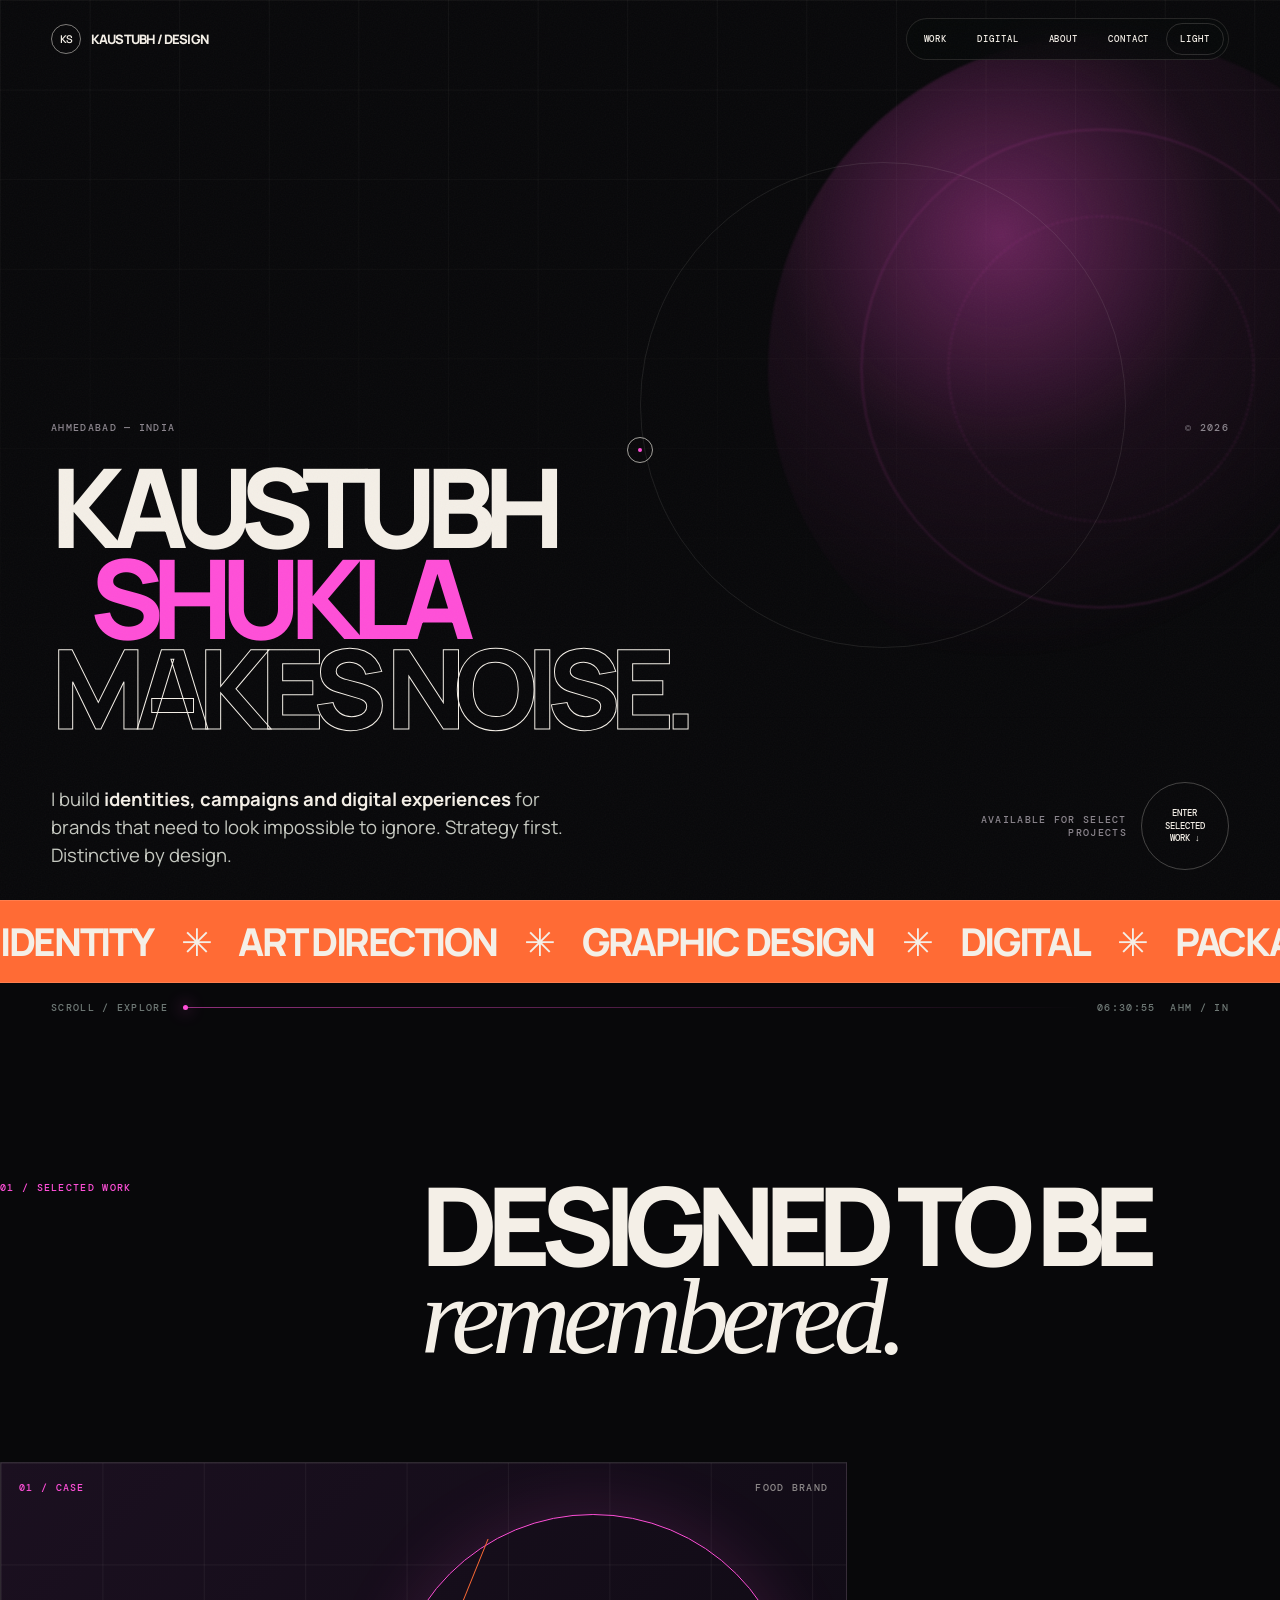
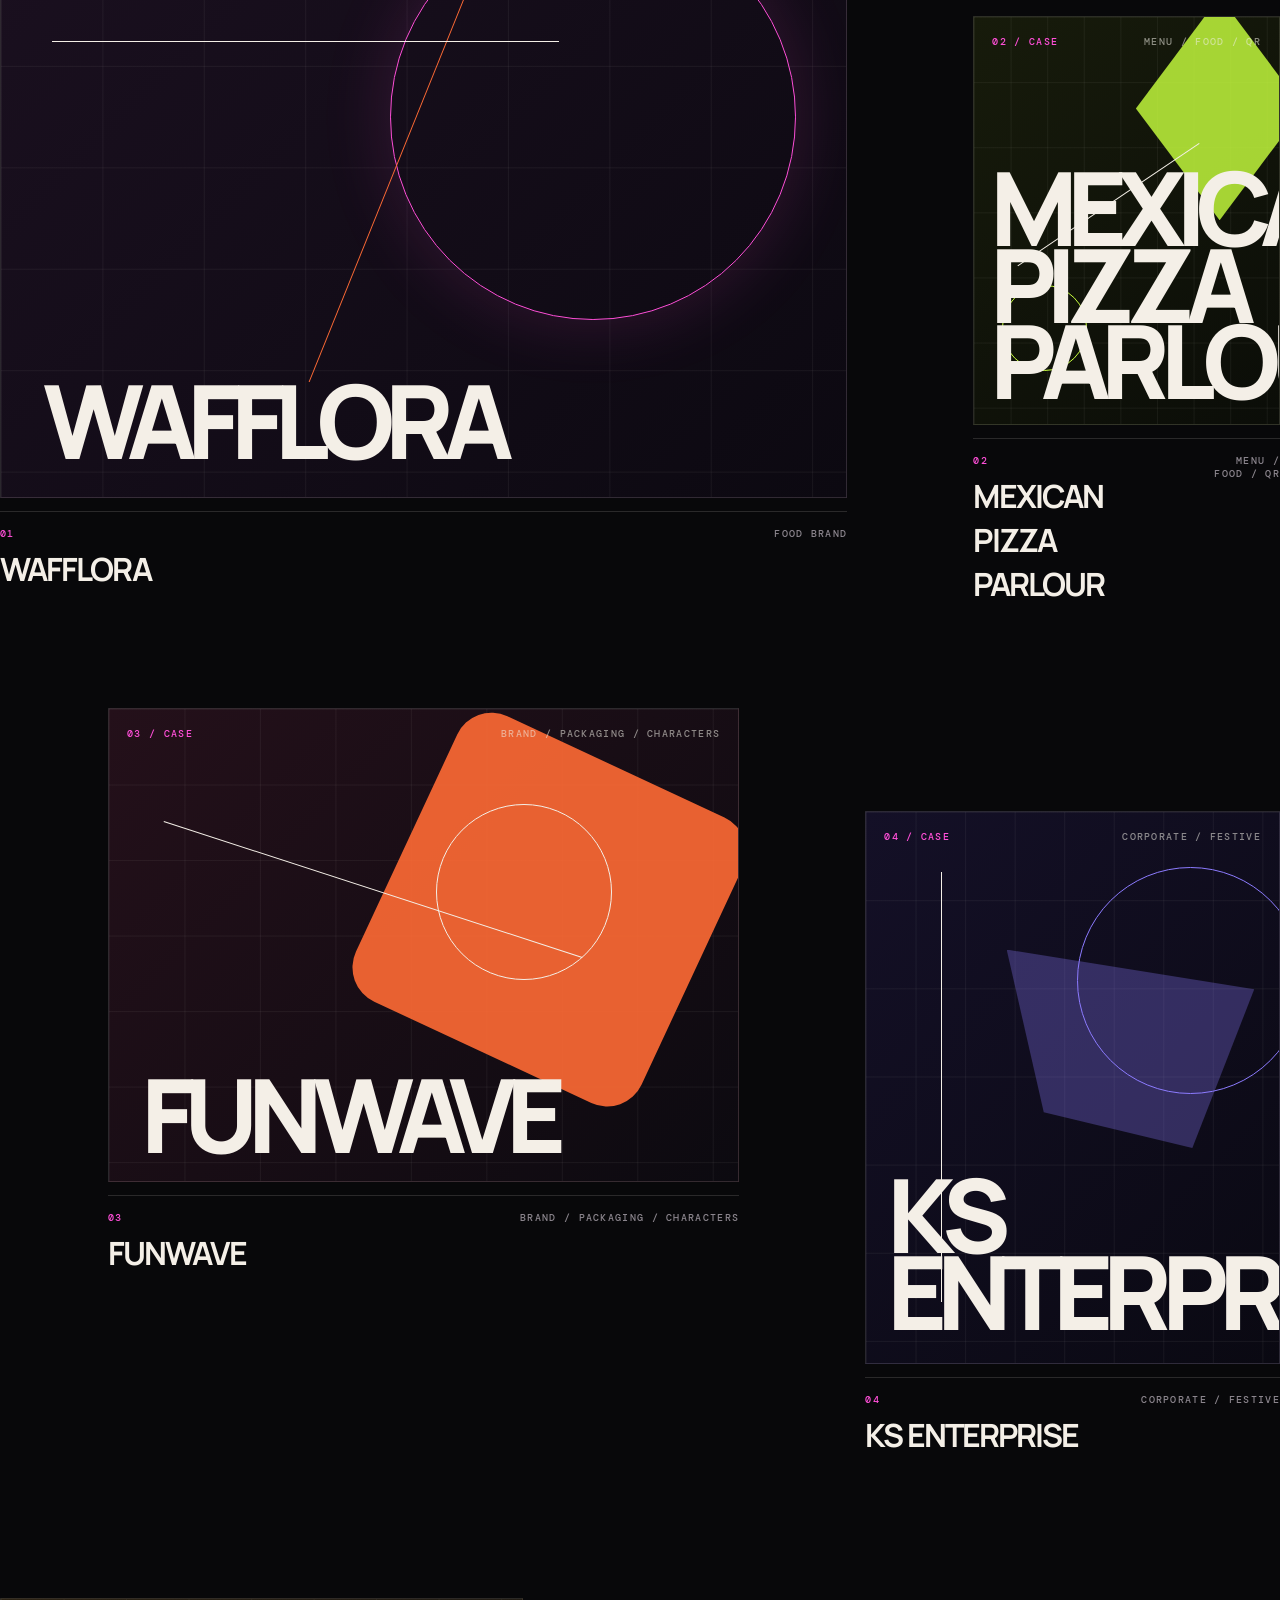
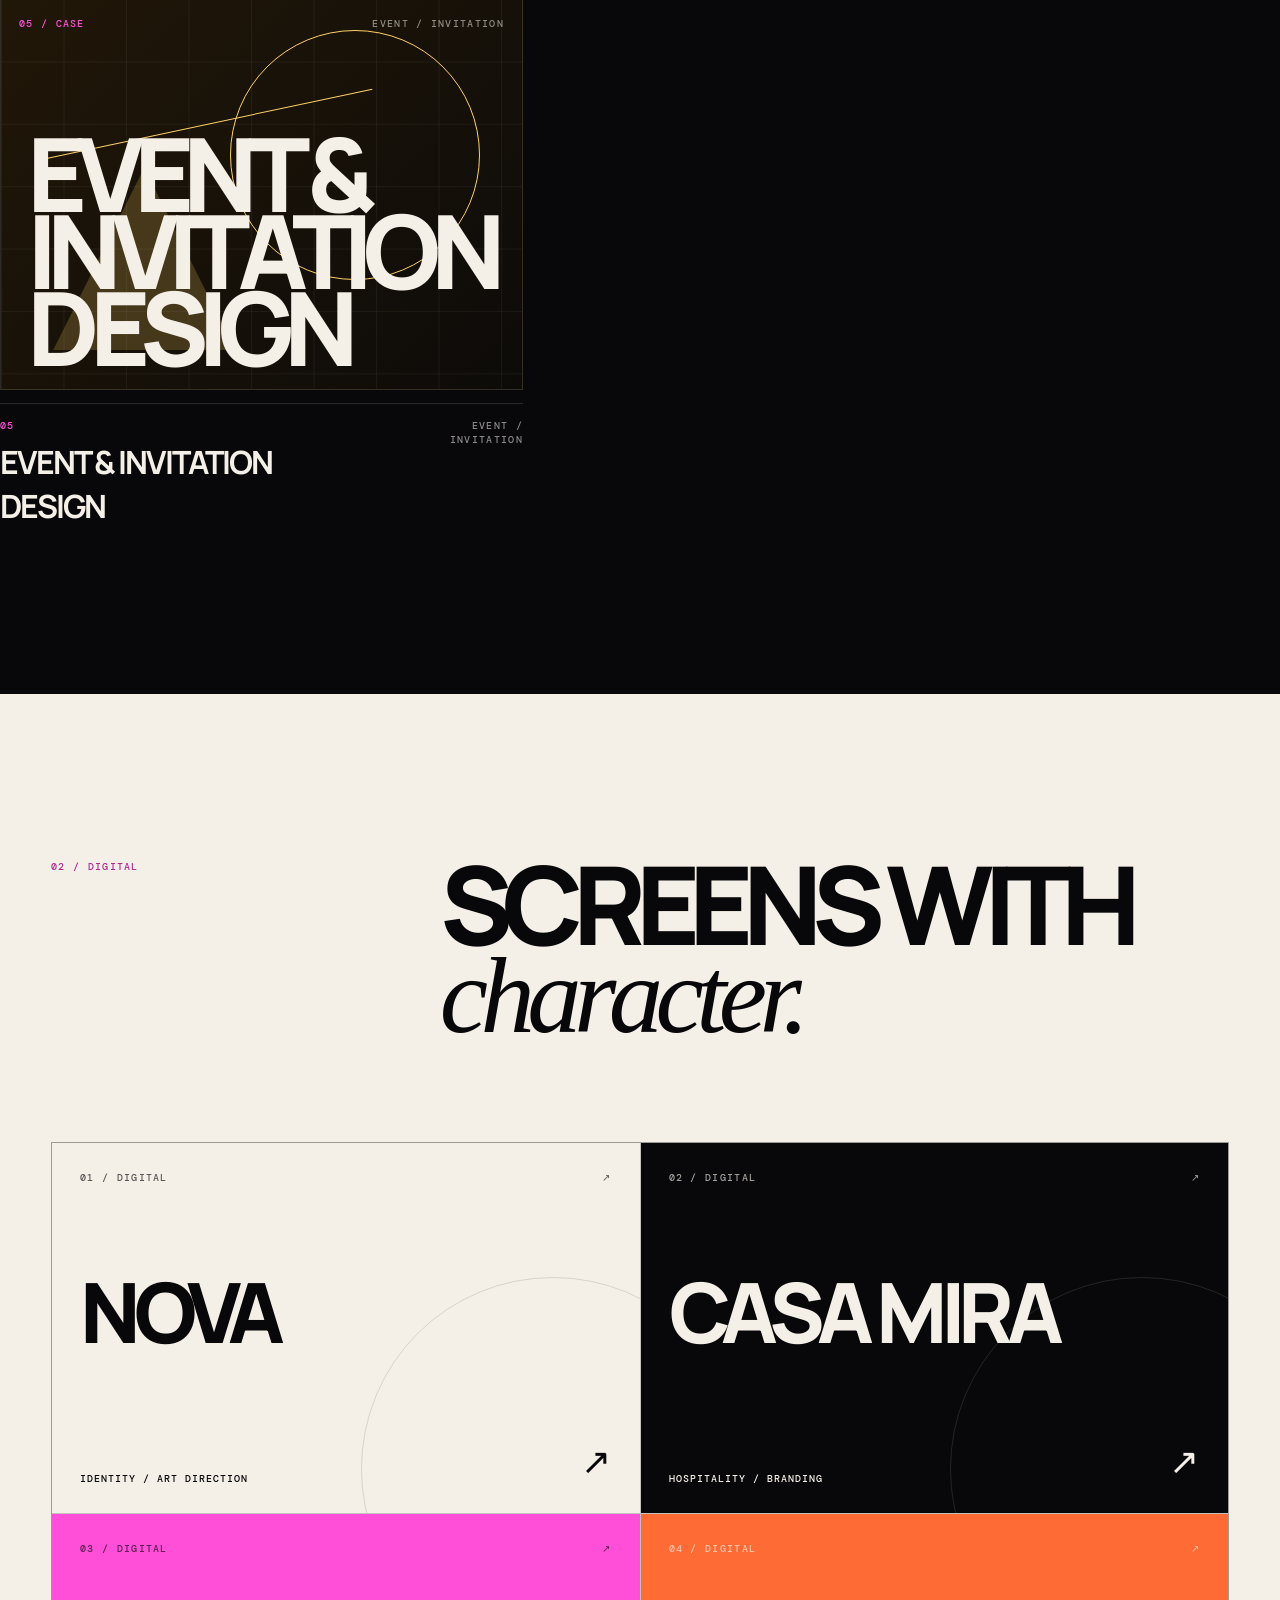
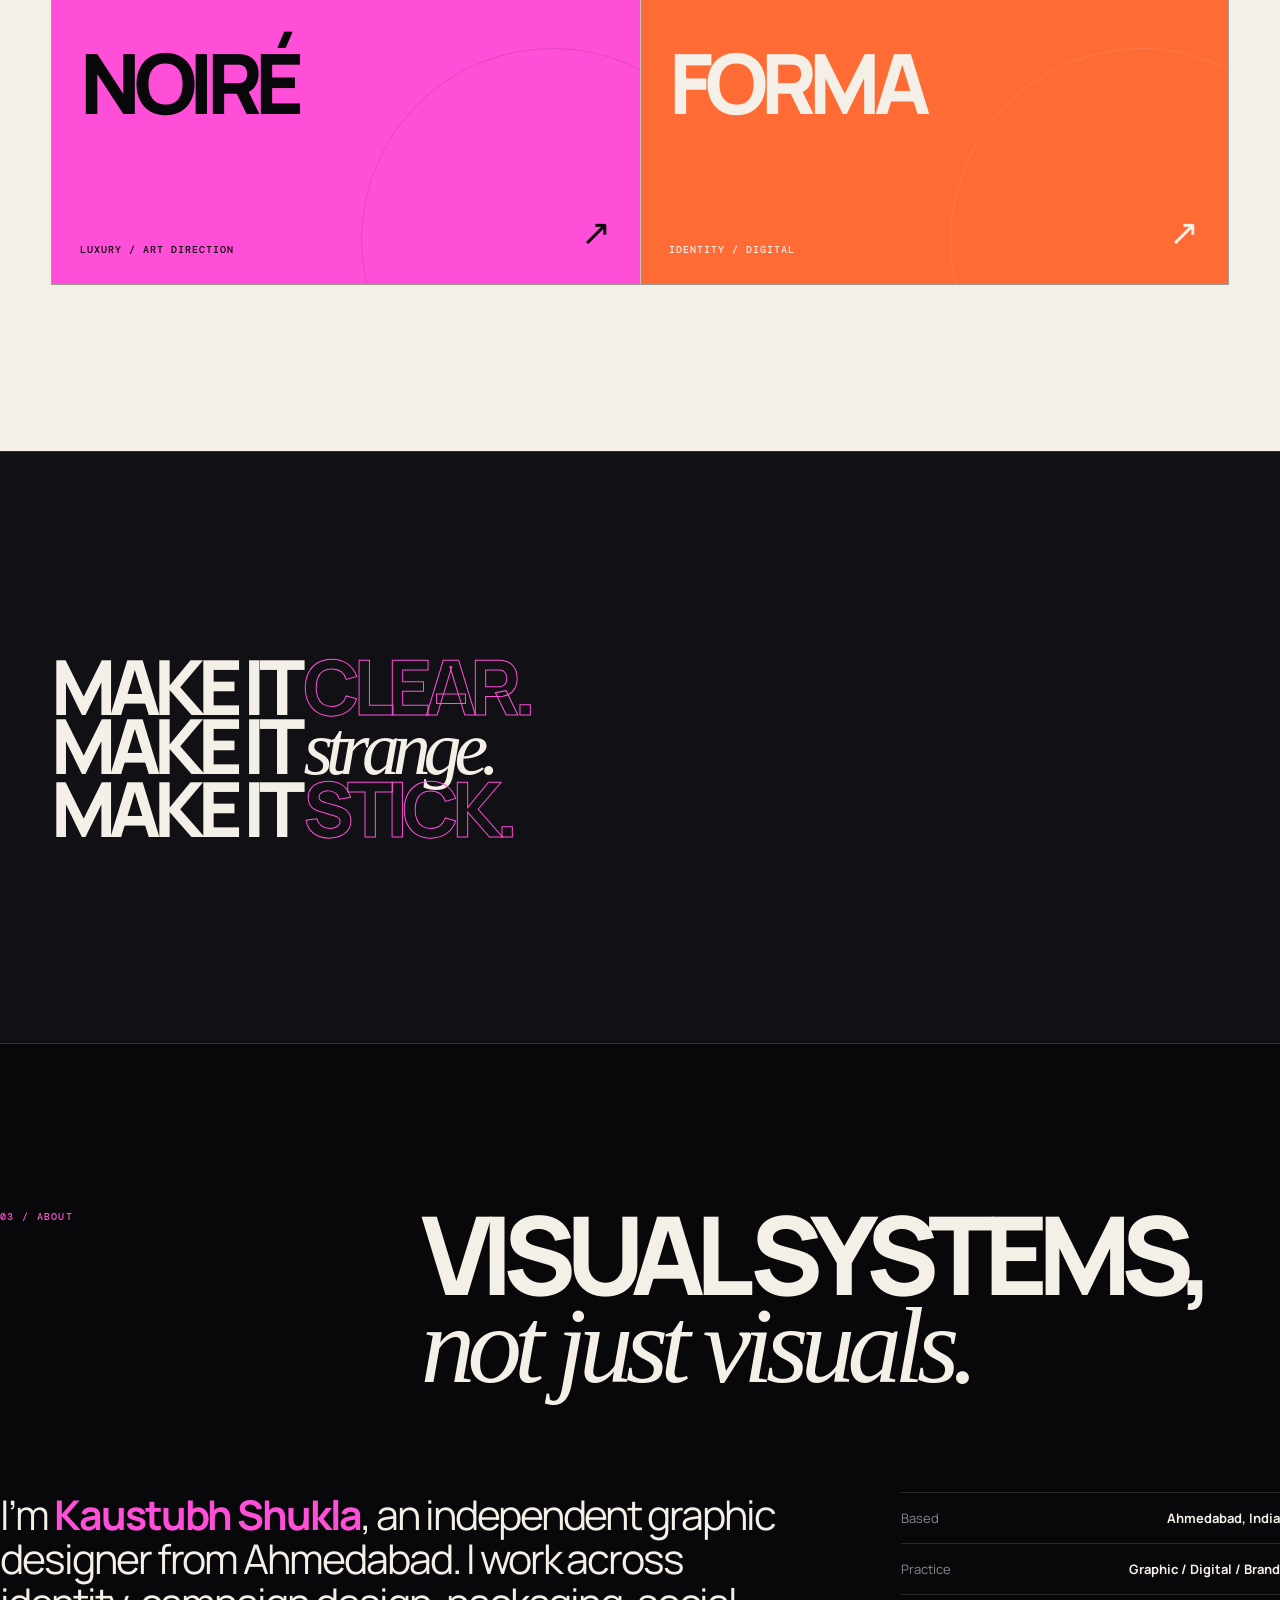
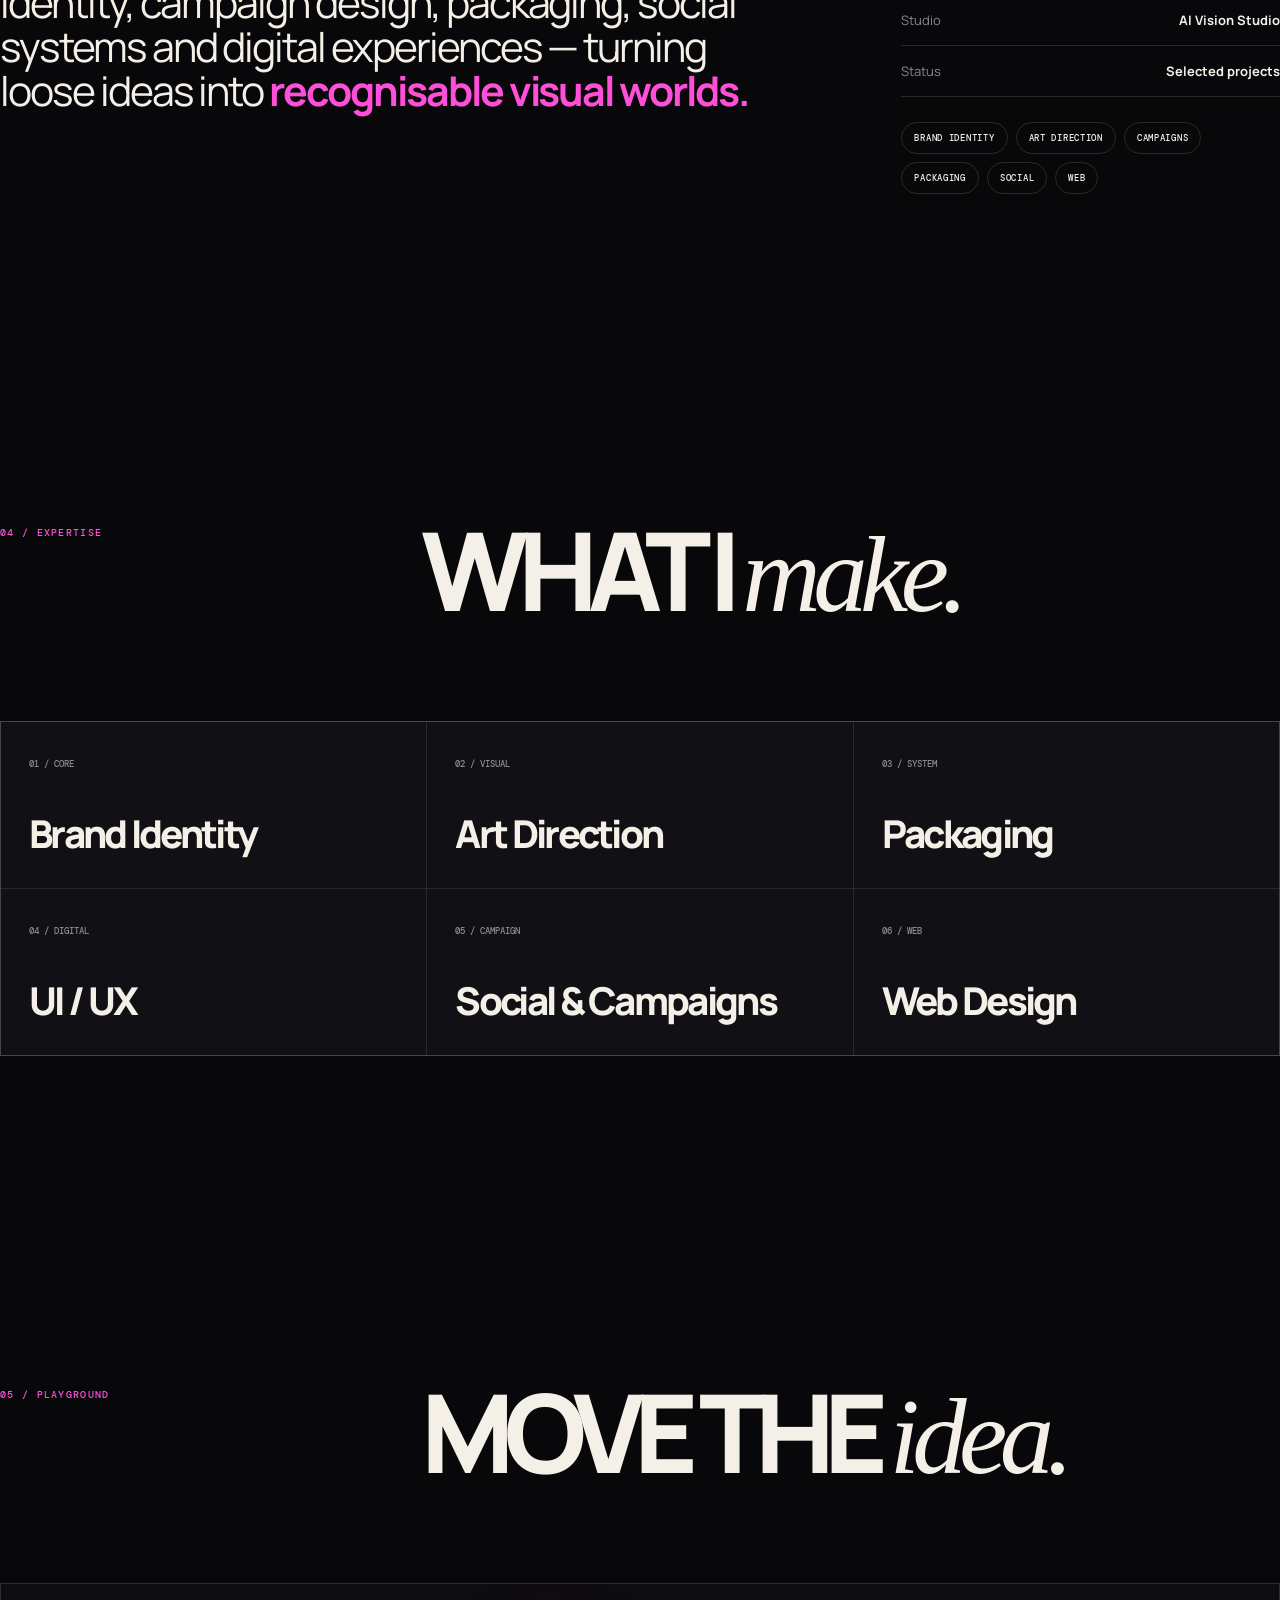
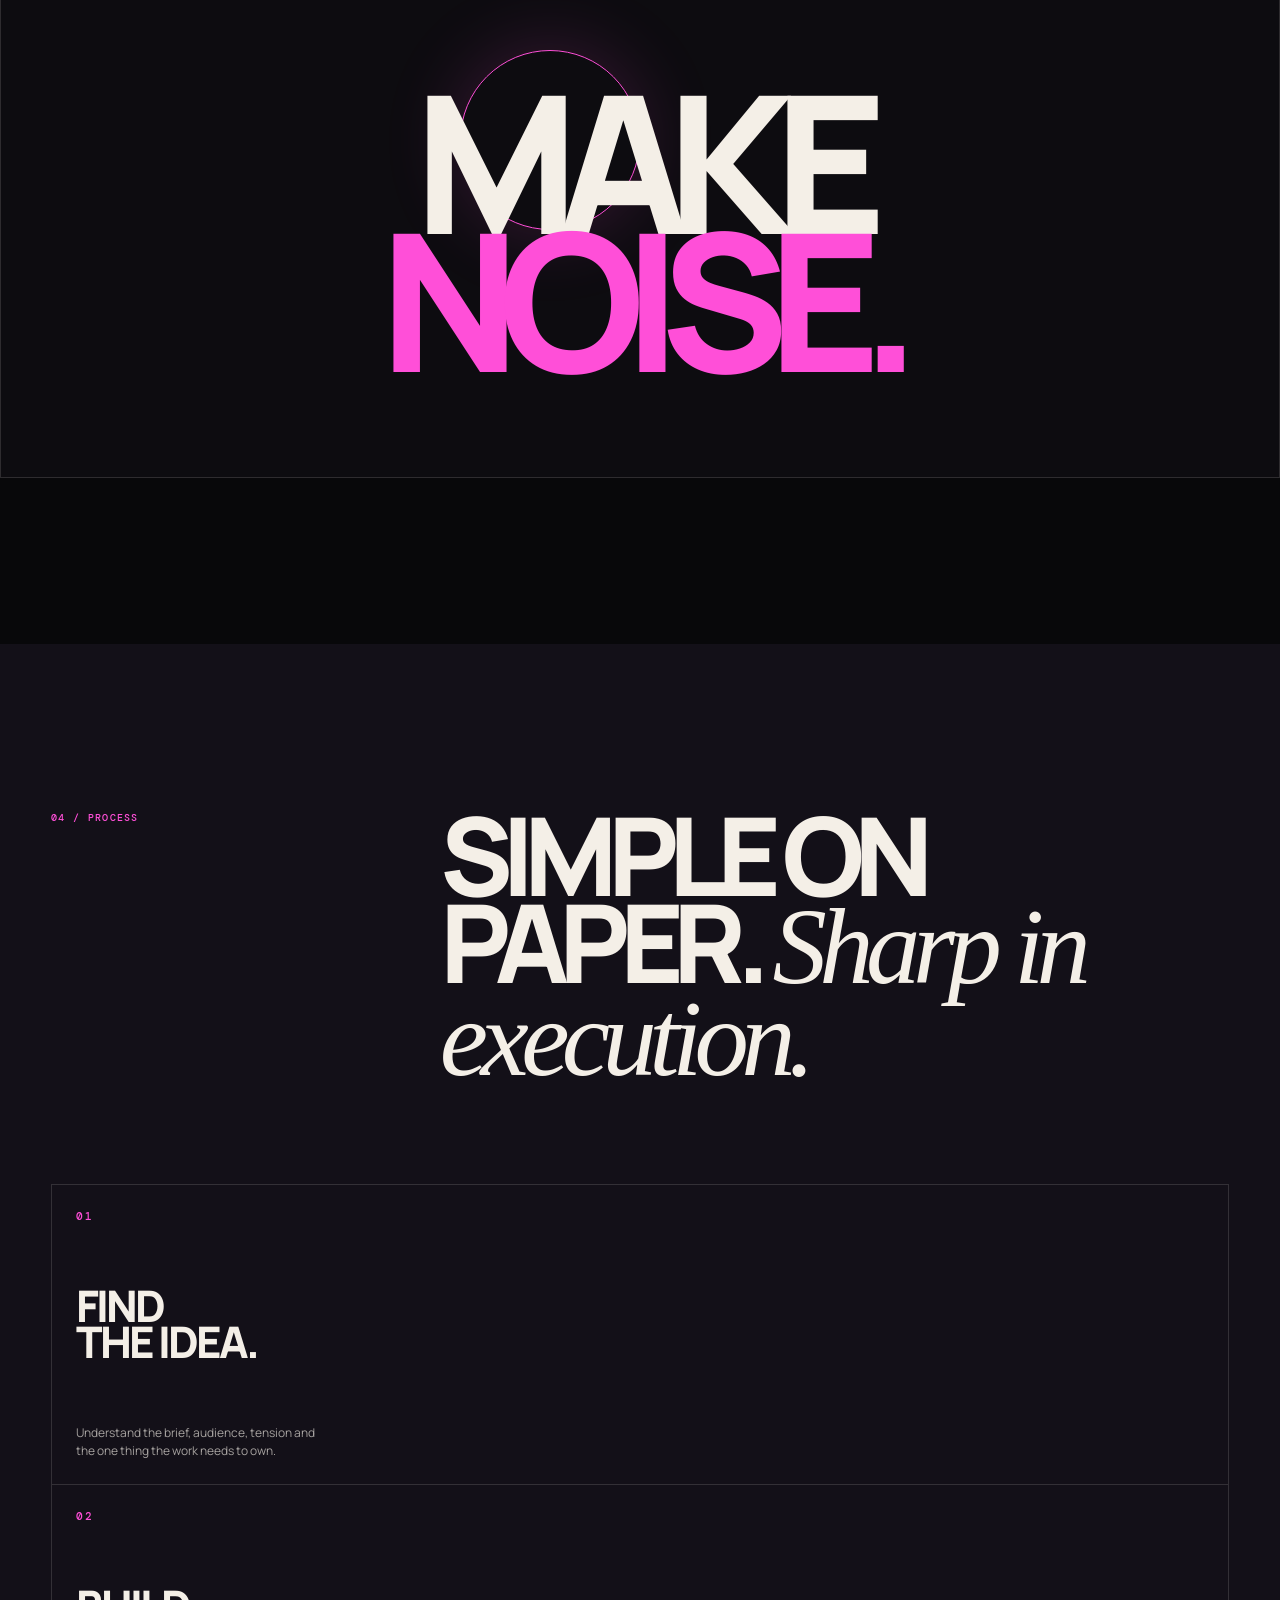
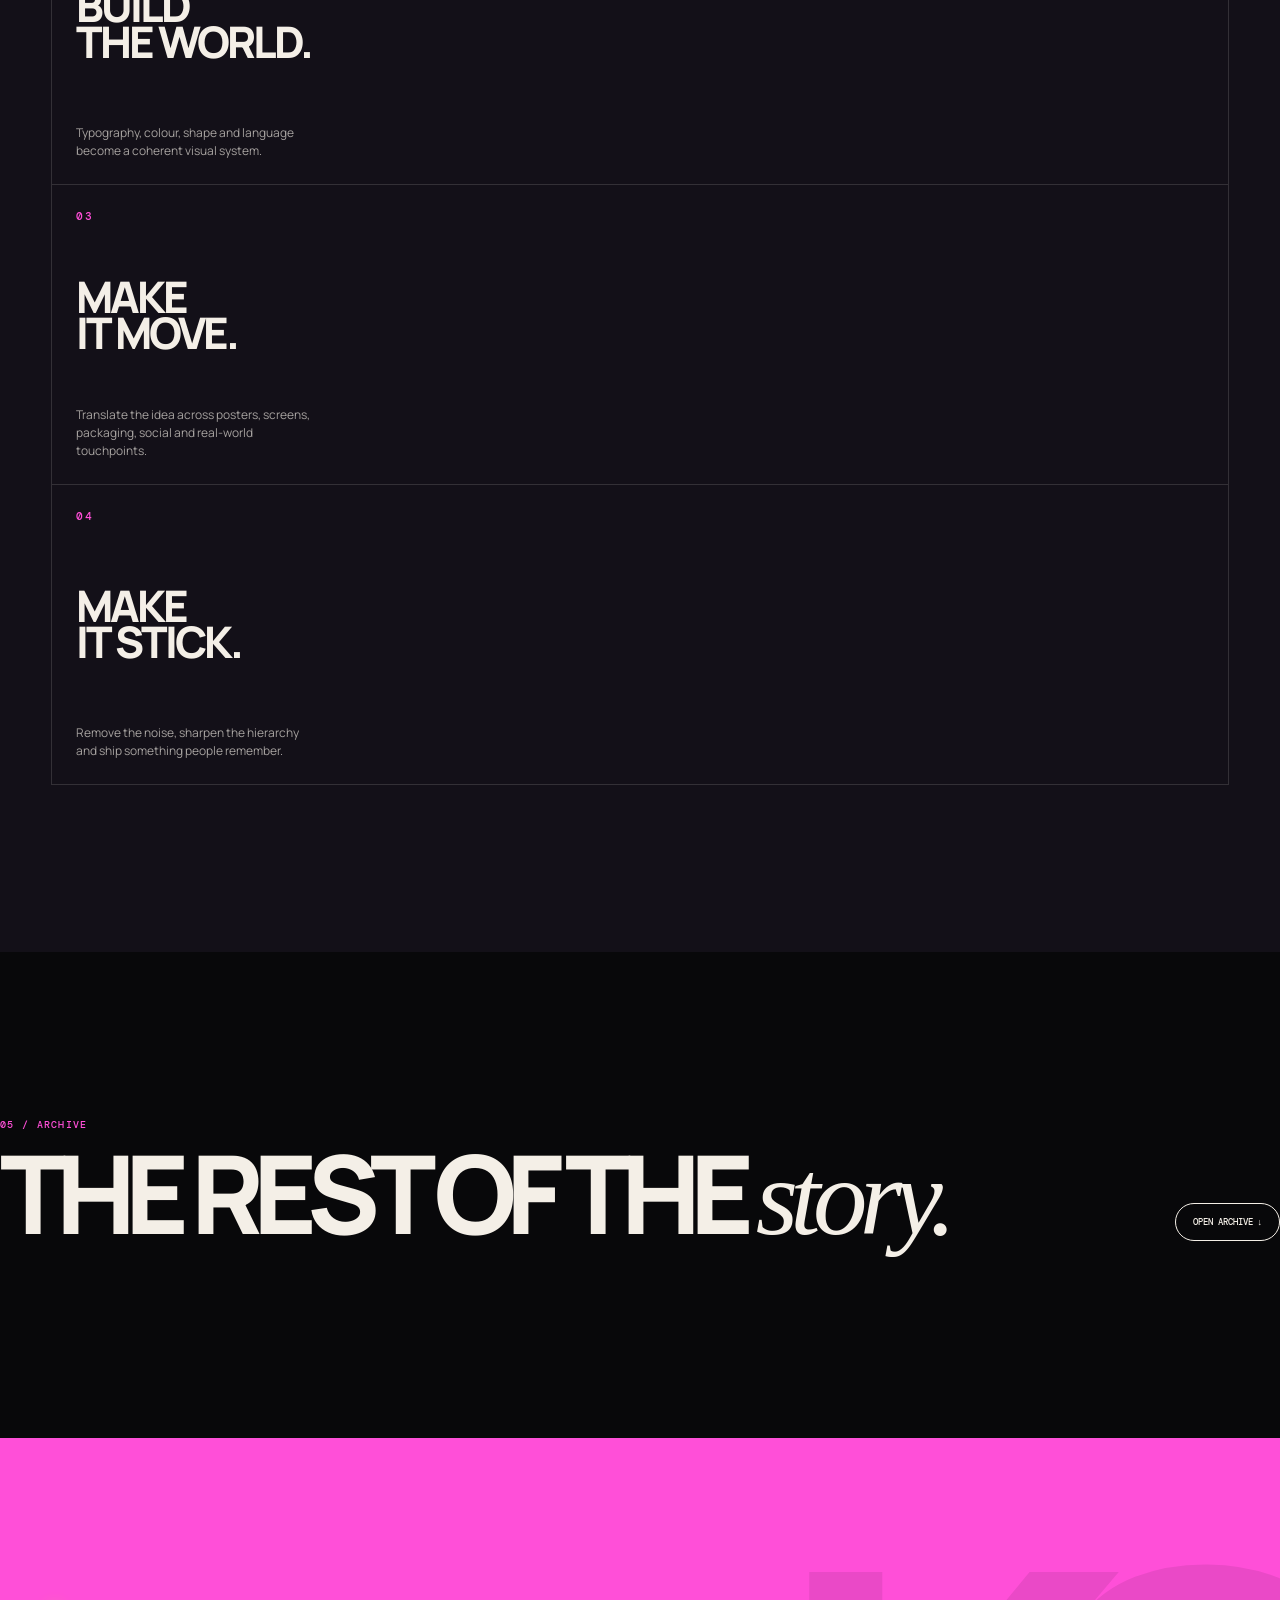
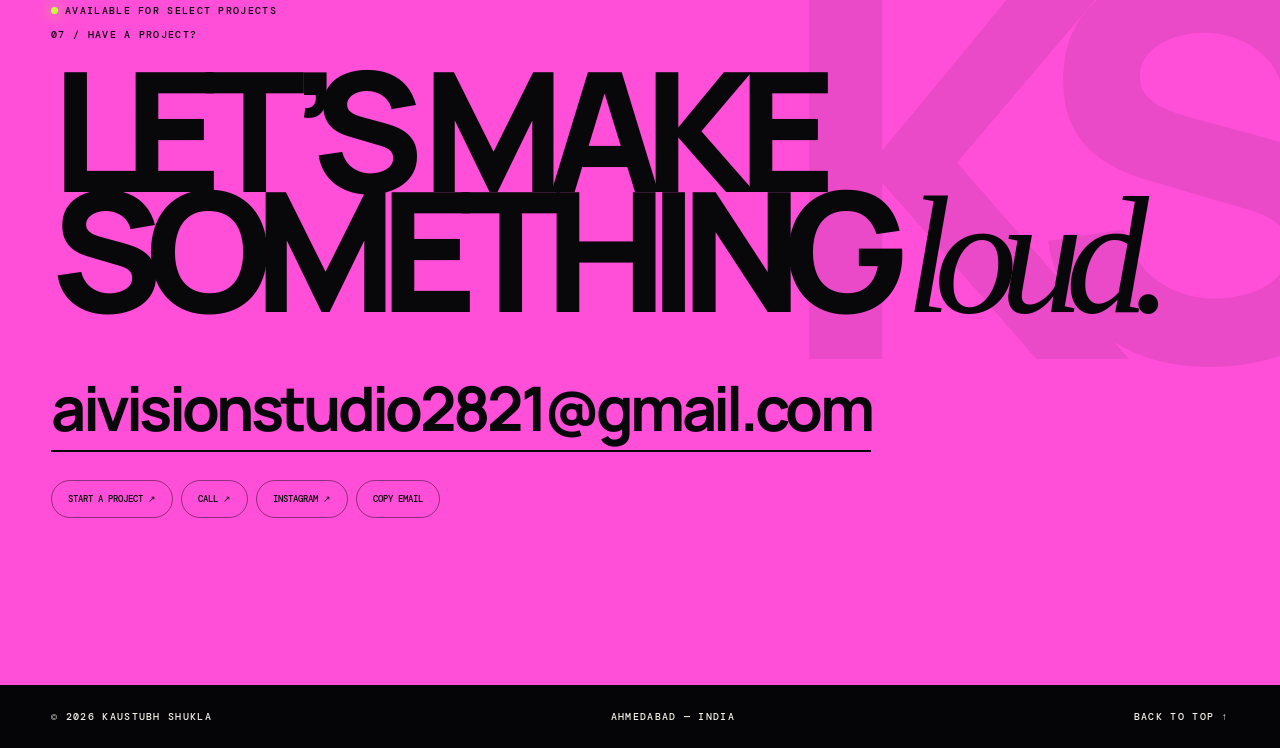
==== commit c8270590: "Add interactive command center, expertise, theme toggle and playground features" ====
--- a/index.html
+++ b/index.html
@@ -212,6 +212,33 @@
 @media(prefers-reduced-motion:reduce){
  *,*:before,*:after{animation:none!important;transition-duration:.01ms!important;scroll-behavior:auto!important}.reveal{opacity:1;transform:none}
 }
+
+/* command center + feature layer */
+.command-center{position:fixed;inset:0;z-index:160;background:rgba(8,8,10,.88);backdrop-filter:blur(24px);display:none;padding:clamp(70px,10vw,150px) var(--pad);overflow:auto}
+.command-center.open{display:block}
+.command-box{max-width:1100px;margin:auto;border:1px solid rgba(244,239,231,.16);background:#0d0c10;box-shadow:0 30px 100px rgba(0,0,0,.45)}
+.command-top{display:flex;justify-content:space-between;align-items:center;padding:18px 22px;border-bottom:1px solid var(--line)}
+.command-search{width:100%;padding:28px 24px;background:transparent;color:var(--paper);border:0;outline:0;font:700 clamp(28px,5vw,64px)/1 Manrope;letter-spacing:-.06em}
+.command-results{display:grid;grid-template-columns:1fr 1fr;border-top:1px solid var(--line)}
+.command-result{padding:22px;border-right:1px solid var(--line);border-bottom:1px solid var(--line);transition:.25s}
+.command-result:hover,.command-result.selected{background:var(--teal);color:var(--ink)}
+.command-result small{display:block;opacity:.55;font:500 9px "DM Mono";letter-spacing:.12em;text-transform:uppercase;margin-bottom:10px}
+.command-result b{font-size:25px;letter-spacing:-.05em}
+.command-hint{padding:14px 22px;color:var(--muted);font:500 9px "DM Mono";letter-spacing:.1em}
+.skills{display:grid;grid-template-columns:repeat(3,1fr);gap:1px;background:var(--line);border:1px solid var(--line)}
+.skill{padding:28px;min-height:150px;background:var(--ink2);position:relative;overflow:hidden;transition:.45s var(--ease)}
+.skill:hover{background:var(--teal);color:var(--ink);transform:translateY(-5px)}
+.skill-no{font:500 9px "DM Mono";opacity:.55}.skill-name{font-size:clamp(24px,3vw,42px);font-weight:800;letter-spacing:-.07em;margin-top:35px}
+.magnetic{transition:transform .35s var(--ease)}
+.status-dot{display:inline-block;width:7px;height:7px;border-radius:50%;background:#c7ff3d;box-shadow:0 0 14px #c7ff3d;margin-right:7px;animation:pulse 1.6s ease-in-out infinite}
+@keyframes pulse{50%{transform:scale(.55);opacity:.5}}
+.playground{min-height:55vh;position:relative;overflow:hidden;border:1px solid var(--line);background:#0d0c10;display:grid;place-items:center;cursor:crosshair}
+.playground-word{font:800 clamp(70px,15vw,230px)/.72 Manrope;letter-spacing:-.11em;position:relative;z-index:2;text-align:center;pointer-events:none}
+.playground-orb{position:absolute;width:180px;height:180px;border:1px solid var(--teal);border-radius:50%;box-shadow:0 0 80px rgba(255,79,216,.18);transform:translate(-50%,-50%);pointer-events:none}
+.theme-toggle{padding:9px 13px;border:1px solid rgba(244,239,231,.15);border-radius:999px;font:500 9px "DM Mono";letter-spacing:.1em;text-transform:uppercase}
+.light-mode{--ink:#f4efe7;--ink2:#e9e2d7;--paper:#08080a;--muted:#69636a;--line:rgba(8,8,10,.16);background:var(--ink);color:var(--paper)}
+.light-mode .nav-pill{background:rgba(244,239,231,.72)}.light-mode .visual{border-color:rgba(8,8,10,.13)}.light-mode .process{background:#e3dcd1}.light-mode .digital-card{background:#f4efe7}
+@media(max-width:700px){.command-results{grid-template-columns:1fr}.skills{grid-template-columns:1fr}}
 </style>
 </head>
 <body>
@@ -222,7 +249,7 @@
  <a href="#top" class="logo"><span class="logo-box">KS</span><span>KAUSTUBH / DESIGN</span></a>
  <nav class="nav-pill">
   <a href="#work">Work</a><a href="#digital">Digital</a><a href="#about">About</a><a href="#contact">Contact</a>
-  <button class="nav-menu" id="menu">Menu +</button>
+  <button class="theme-toggle magnetic" id="theme">Light</button><button class="nav-menu" id="menu">Menu +</button>
  </nav>
 </header>
 
@@ -283,6 +310,23 @@
  </div>
 </section>
 
+<section class="section wrap" id="skills">
+ <div class="section-head reveal"><div class="label mono">04 / EXPERTISE</div><h2 class="section-title">What I <em>make.</em></h2></div>
+ <div class="skills">
+  <div class="skill reveal"><span class="skill-no">01 / CORE</span><div class="skill-name">Brand Identity</div></div>
+  <div class="skill reveal"><span class="skill-no">02 / VISUAL</span><div class="skill-name">Art Direction</div></div>
+  <div class="skill reveal"><span class="skill-no">03 / SYSTEM</span><div class="skill-name">Packaging</div></div>
+  <div class="skill reveal"><span class="skill-no">04 / DIGITAL</span><div class="skill-name">UI / UX</div></div>
+  <div class="skill reveal"><span class="skill-no">05 / CAMPAIGN</span><div class="skill-name">Social & Campaigns</div></div>
+  <div class="skill reveal"><span class="skill-no">06 / WEB</span><div class="skill-name">Web Design</div></div>
+ </div>
+</section>
+
+<section class="section wrap" id="playground">
+ <div class="section-head reveal"><div class="label mono">05 / PLAYGROUND</div><h2 class="section-title">Move the <em>idea.</em></h2></div>
+ <div class="playground" id="playgroundBox"><div class="playground-orb" id="playOrb"></div><div class="playground-word">MAKE<br><span style="color:var(--teal)">NOISE.</span></div></div>
+</section>
+
 <section class="section process" id="process">
  <div class="wrap">
   <div class="section-head reveal"><div class="label mono">04 / PROCESS</div><h2 class="section-title">Simple on paper. <em>Sharp in execution.</em></h2></div>
@@ -302,7 +346,7 @@
 
 <section class="section contact" id="contact">
  <div class="wrap contact-inner">
-  <div class="mono reveal">06 / HAVE A PROJECT?</div>
+  <div class="mono reveal"><span class="status-dot"></span>AVAILABLE FOR SELECT PROJECTS</div><div class="mono reveal" style="margin-top:10px">07 / HAVE A PROJECT?</div>
   <h2 class="contact-title reveal">Let’s make<br>something <em>loud.</em></h2>
   <a class="email reveal" href="mailto:aivisionstudio2821@gmail.com?subject=Project%20enquiry">aivisionstudio2821@gmail.com</a>
   <div class="contact-actions reveal">
@@ -316,6 +360,15 @@
 </main>
 
 <footer class="footer mono"><span>© <span id="year"></span> KAUSTUBH SHUKLA</span><span>AHMEDABAD — INDIA</span><a href="#top">BACK TO TOP ↑</a></footer>
+
+<div class="command-center" id="commandCenter" aria-hidden="true">
+ <div class="command-box">
+  <div class="command-top"><span class="mono">KS / COMMAND CENTER</span><button id="commandClose" class="mono">ESC ×</button></div>
+  <input id="commandSearch" class="command-search" autocomplete="off" placeholder="Search work, pages, skills…" />
+  <div class="command-results" id="commandResults"></div>
+  <div class="command-hint">↑ ↓ NAVIGATE &nbsp; ENTER OPEN &nbsp; ESC CLOSE &nbsp; CTRL / K TO LAUNCH</div>
+ </div>
+</div>
 
 <div class="modal" id="modal" aria-hidden="true">
  <button class="modal-close" id="close">Close ×</button>
@@ -476,6 +529,48 @@
   const b=$("#copy"),old=b.textContent;b.textContent="COPIED ✓";setTimeout(()=>b.textContent=old,1400);
  });
 
+
+// Feature layer: command palette, filters, theme, magnetic controls, playground
+const commandItems=[
+ ...projects.map((p,i)=>({name:p.title,type:"WORK",action:()=>{openProject(p)}})),
+ ...digital.map(p=>({name:p.name,type:"DIGITAL",action:()=>window.open(p.url,"_blank")})),
+ {name:"About",type:"PAGE",action:()=>location.hash="about"},
+ {name:"Expertise",type:"PAGE",action:()=>location.hash="skills"},
+ {name:"Process",type:"PAGE",action:()=>location.hash="process"},
+ {name:"Contact",type:"PAGE",action:()=>location.hash="contact"},
+ {name:"Archive",type:"PAGE",action:()=>{location.hash="archive";$("#archiveToggle").click()}}
+];
+const cc=$("#commandCenter"),cs=$("#commandSearch"),cr=$("#commandResults"); let ci=0;
+function renderCommand(q=""){
+ const a=commandItems.filter(x=>x.name.toLowerCase().includes(q.toLowerCase())||x.type.toLowerCase().includes(q.toLowerCase()));
+ cr.innerHTML=a.map((x,i)=>`<button class="command-result ${i===0?"selected":""}" data-ci="${i}"><small>${x.type}</small><b>${x.name}</b></button>`).join("");
+ ci=0;
+ cr.querySelectorAll(".command-result").forEach((b,i)=>b.onclick=()=>a[i].action());
+}
+function openCommand(){cc.classList.add("open");cc.setAttribute("aria-hidden","false");document.body.classList.add("lock");renderCommand();setTimeout(()=>cs.focus(),20)}
+function closeCommand(){cc.classList.remove("open");cc.setAttribute("aria-hidden","true");document.body.classList.remove("lock")}
+renderCommand();
+cs.addEventListener("input",e=>renderCommand(e.target.value));
+cs.addEventListener("keydown",e=>{
+ const bs=[...cr.querySelectorAll(".command-result")];
+ if(e.key==="ArrowDown"){e.preventDefault();ci=Math.min(ci+1,bs.length-1)}
+ if(e.key==="ArrowUp"){e.preventDefault();ci=Math.max(ci-1,0)}
+ if(e.key==="Enter"&&bs[ci])bs[ci].click();
+ if(e.key==="Escape")closeCommand();
+ bs.forEach((b,i)=>b.classList.toggle("selected",i===ci));
+});
+$("#commandClose").onclick=closeCommand;
+cc.addEventListener("click",e=>{if(e.target===cc)closeCommand()});
+addEventListener("keydown",e=>{if((e.ctrlKey||e.metaKey)&&e.key.toLowerCase()==="k"){e.preventDefault();openCommand()}});
+$("#theme").onclick=()=>{document.documentElement.classList.toggle("light-mode");$("#theme").textContent=document.documentElement.classList.contains("light-mode")?"Dark":"Light";localStorage.setItem("ks_theme",document.documentElement.classList.contains("light-mode")?"light":"dark")};
+if(localStorage.getItem("ks_theme")==="light"){document.documentElement.classList.add("light-mode");$("#theme").textContent="Dark"}
+if(fine){
+ $(".magnetic").forEach(el=>el.addEventListener("pointermove",e=>{const r=el.getBoundingClientRect();el.style.transform=`translate(${(e.clientX-r.left-r.width/2)*.18}px,${(e.clientY-r.top-r.height/2)*.18}px)`}));
+ $(".magnetic").forEach(el=>el.addEventListener("pointerleave",()=>el.style.transform=""));
+}
+const pb=$("#playgroundBox"),po=$("#playOrb");
+pb.addEventListener("pointermove",e=>{const r=pb.getBoundingClientRect();po.style.left=e.clientX-r.left+"px";po.style.top=e.clientY-r.top+"px"});
+pb.addEventListener("pointerleave",()=>{po.style.left="50%";po.style.top="50%"});
  const menu=$("#menu");
  menu.addEventListener("click",()=>{
   let panel=$("#mobilePanel");
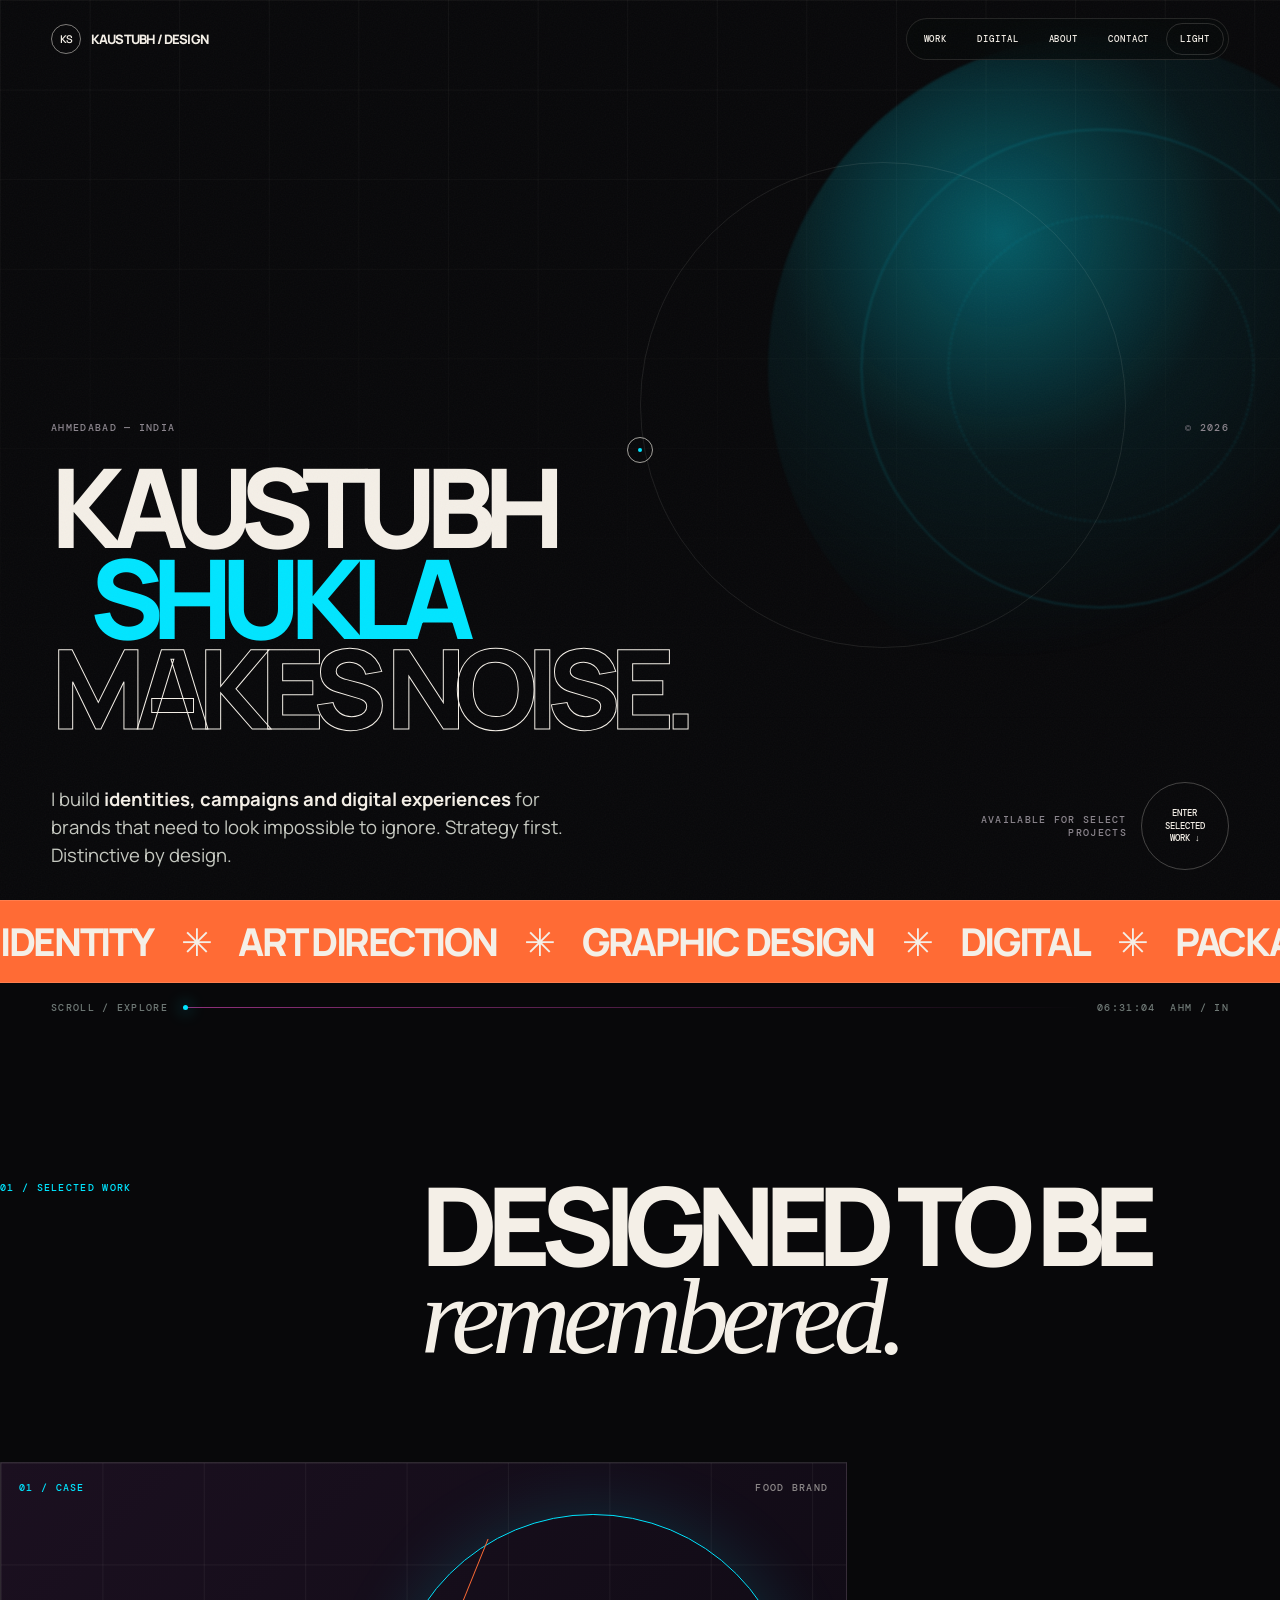
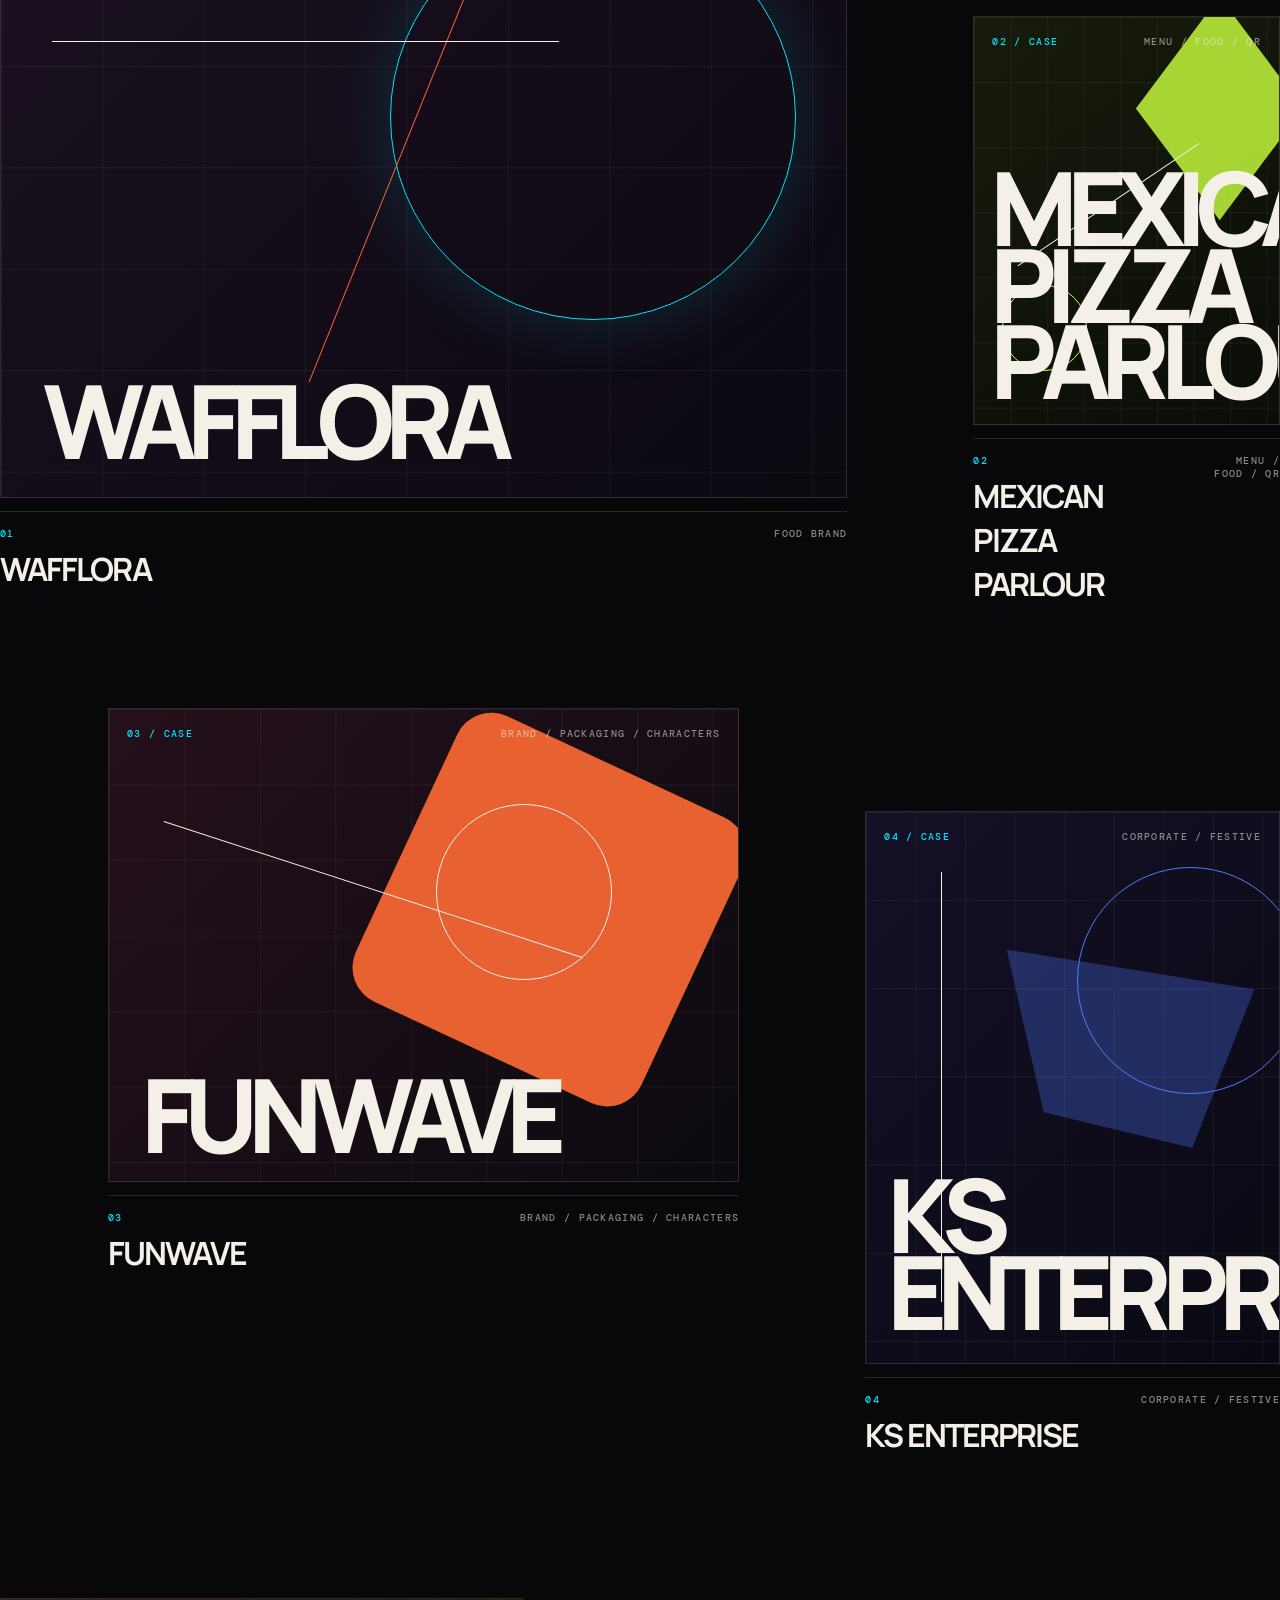
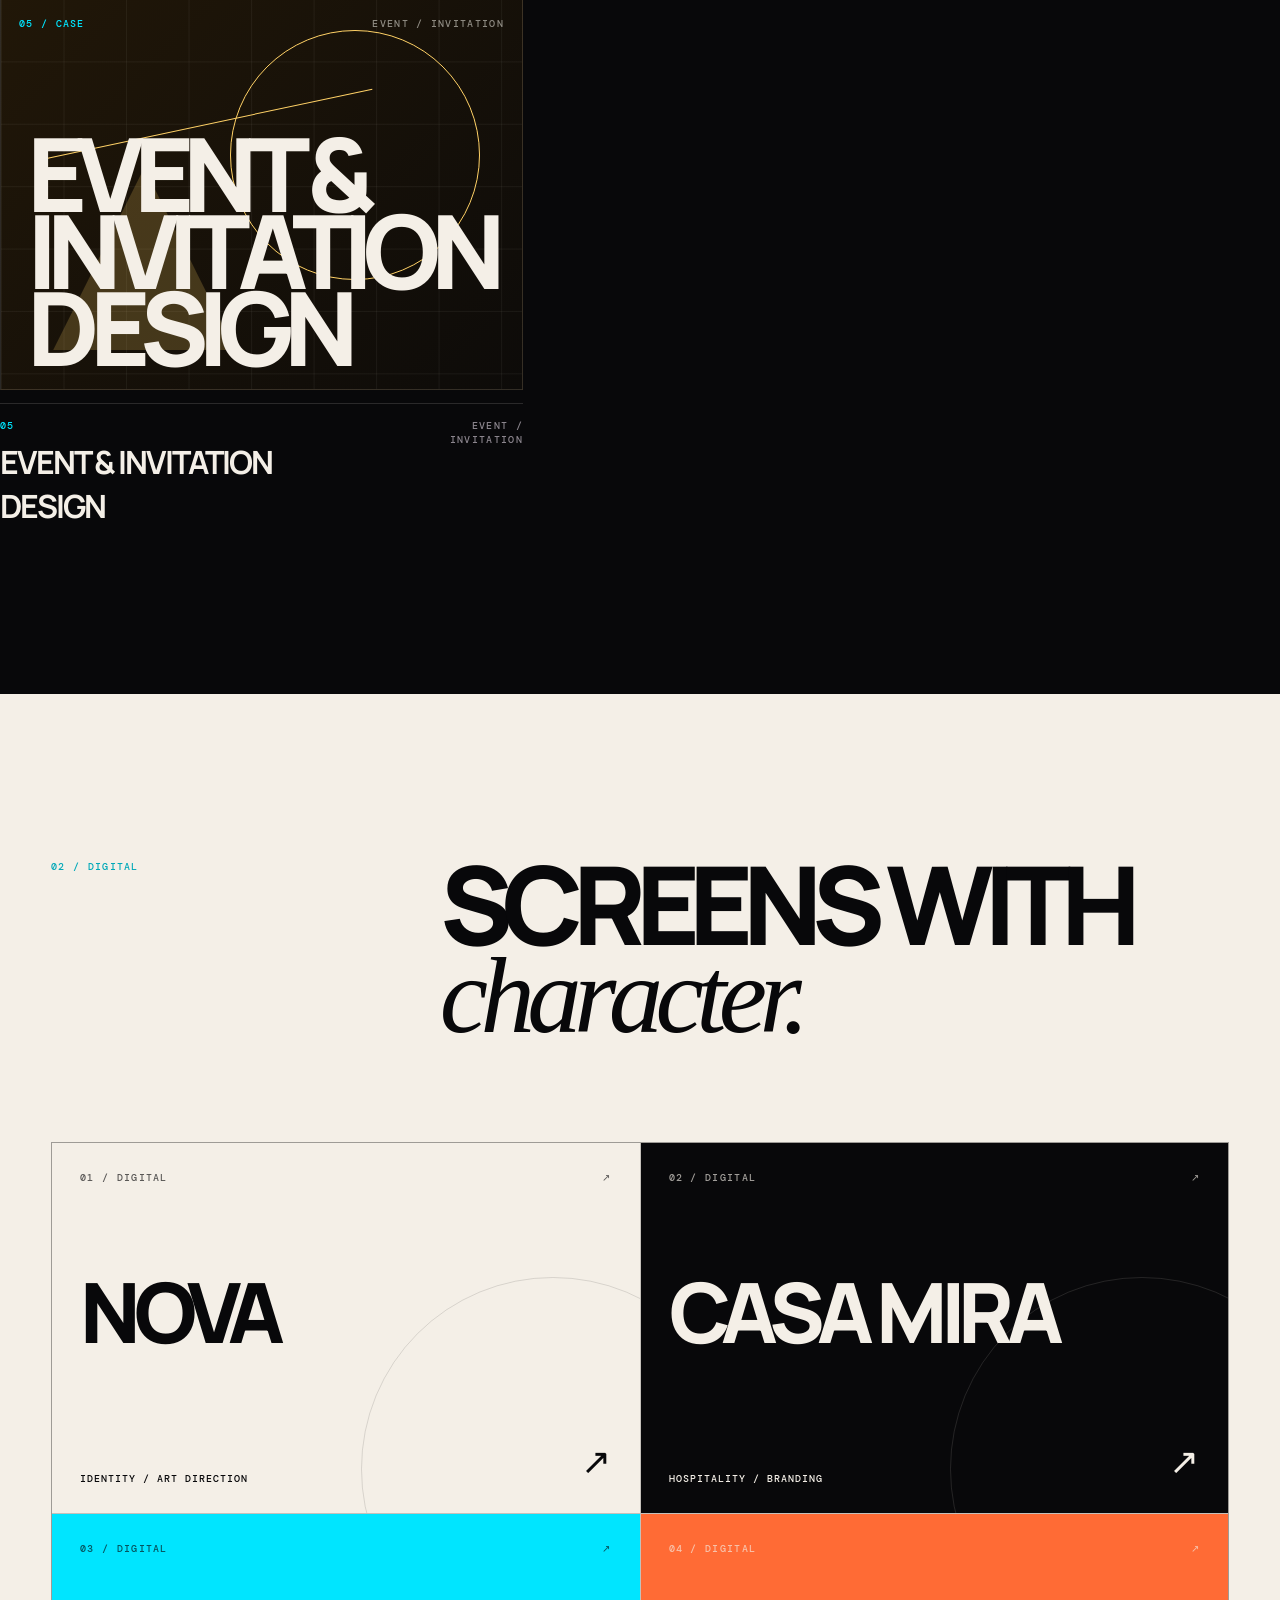
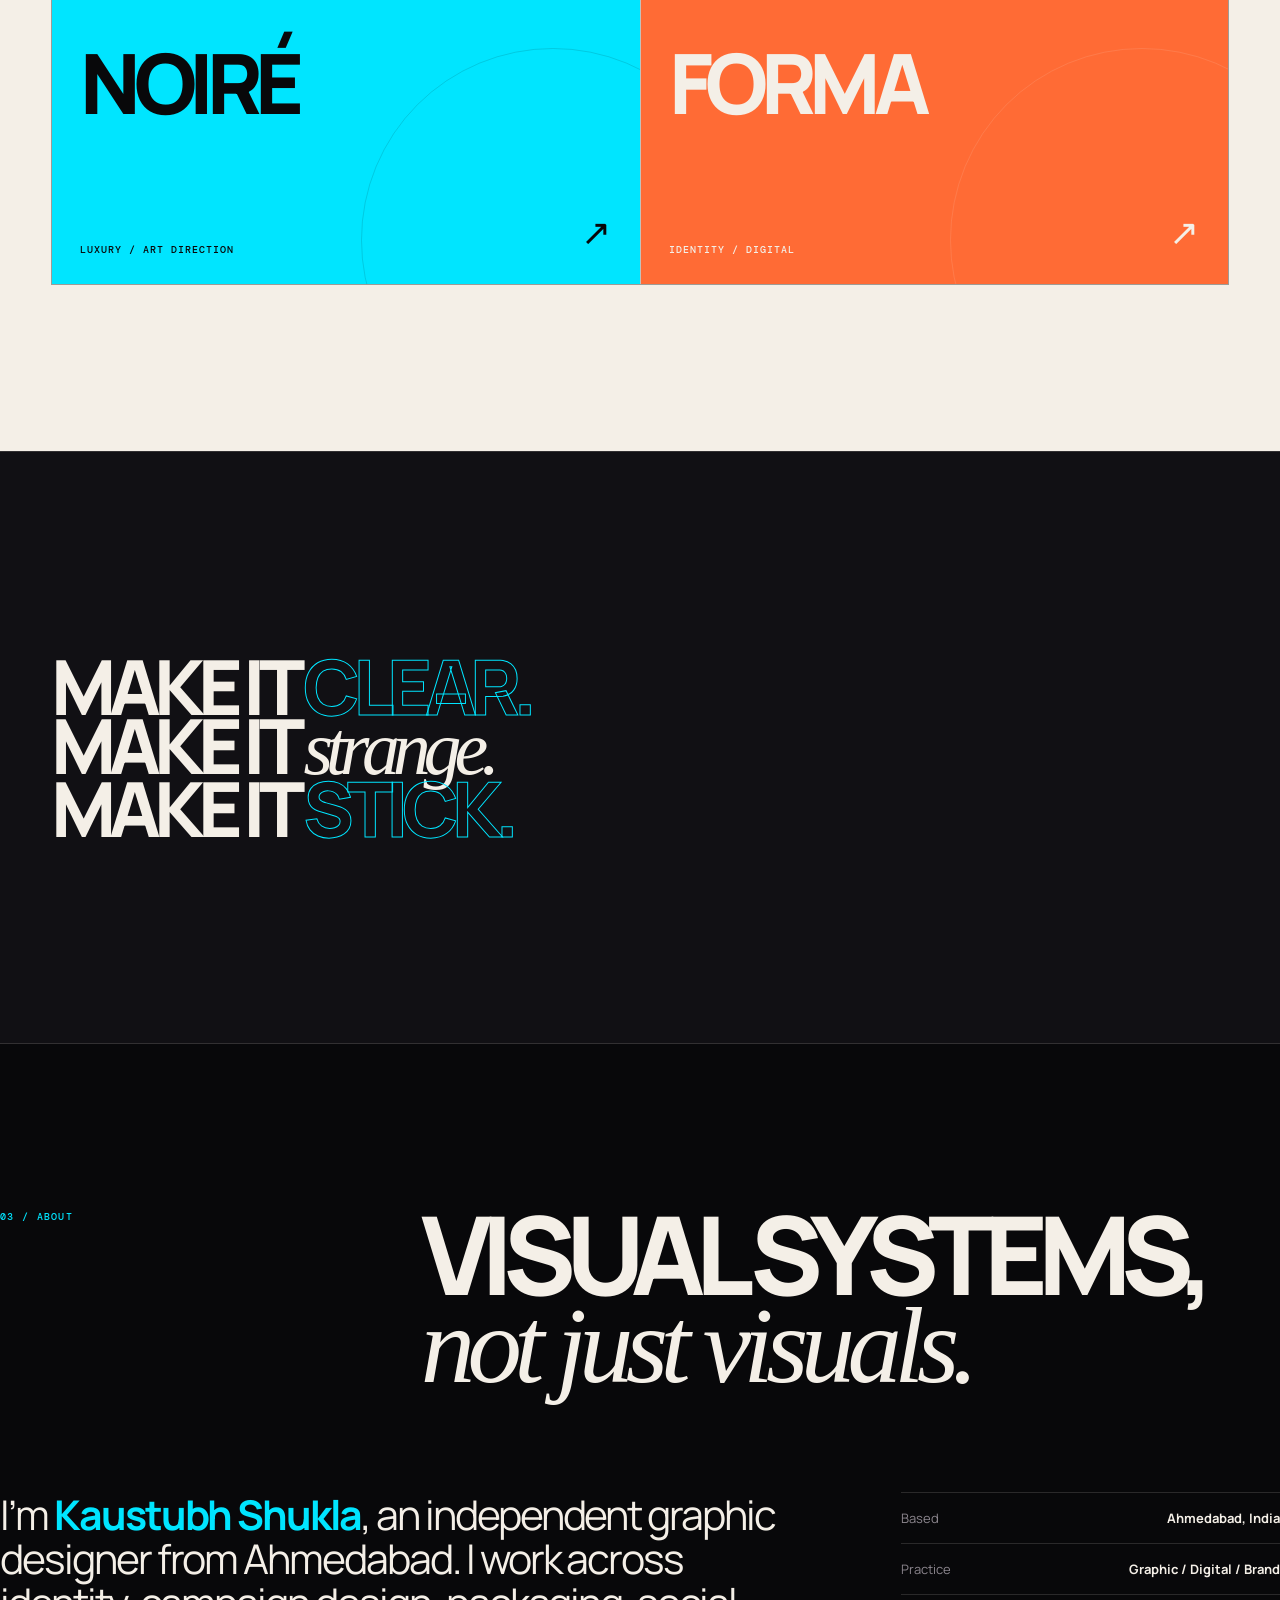
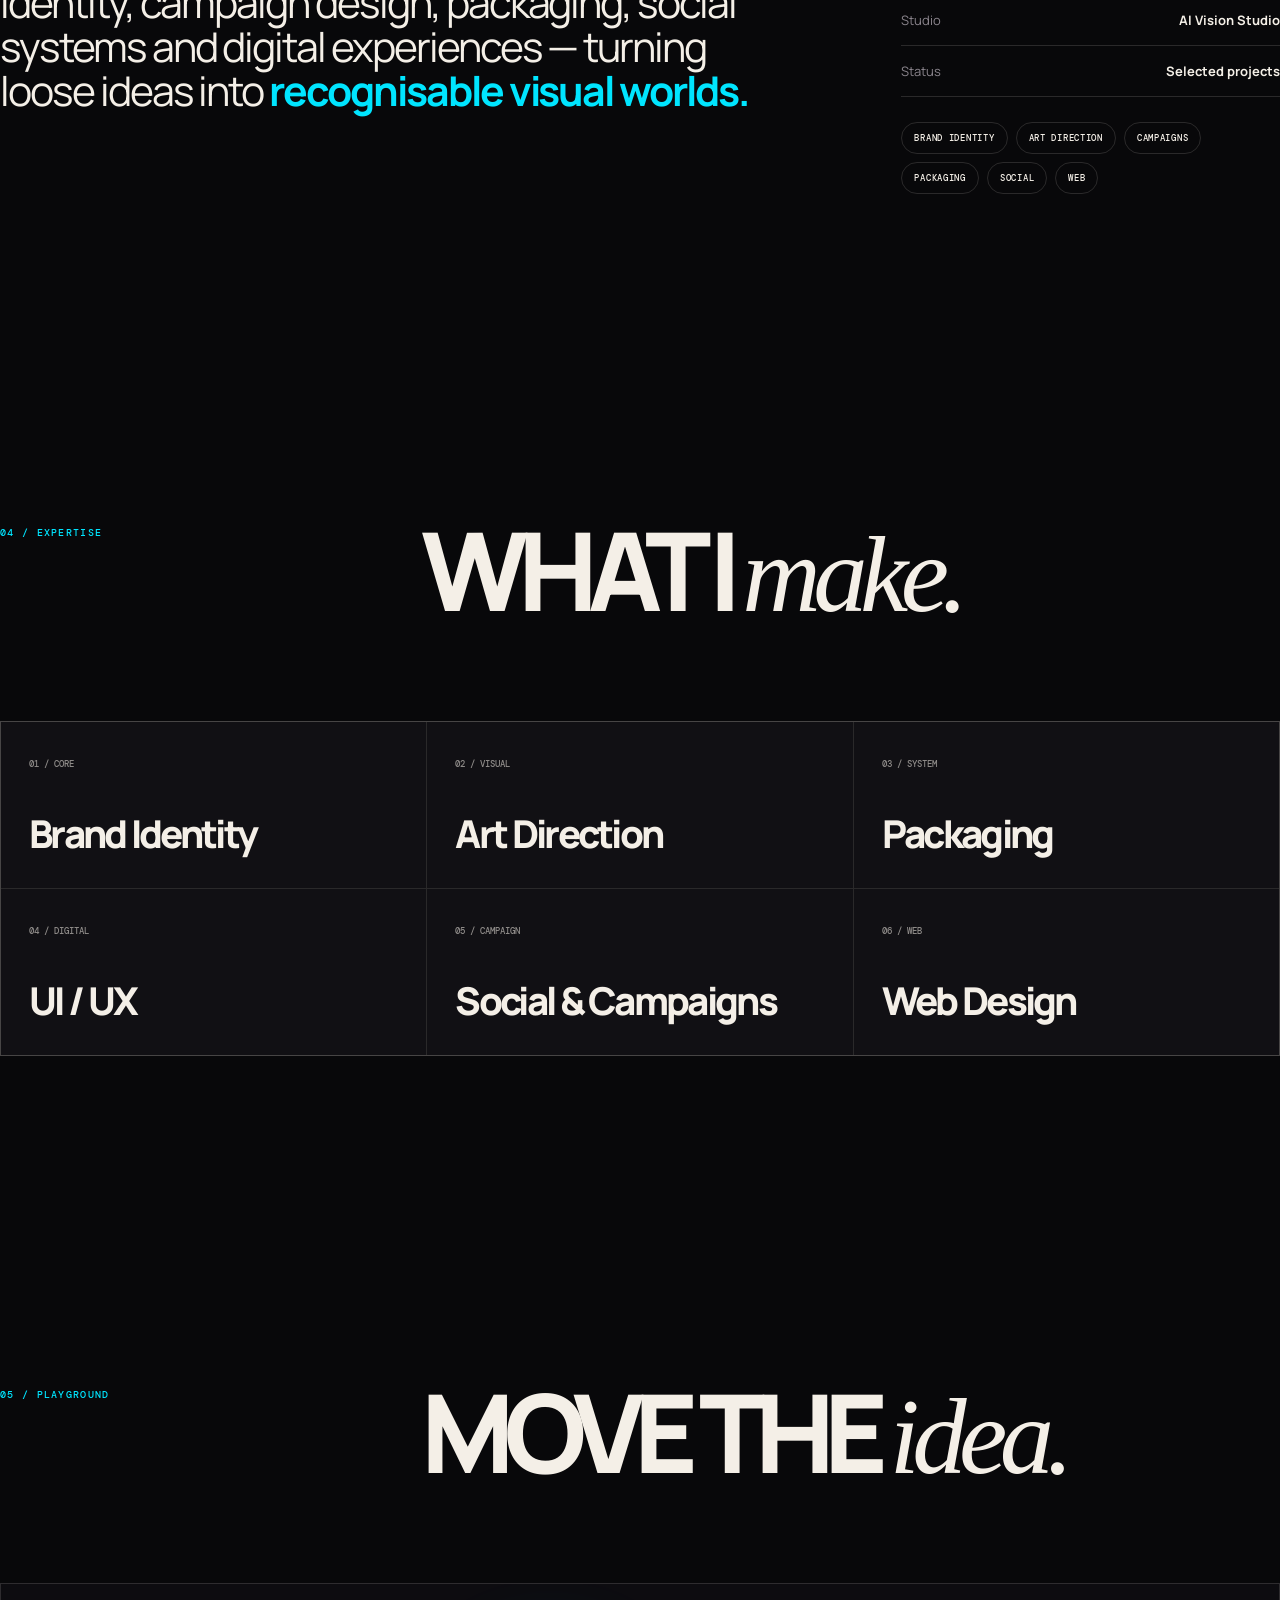
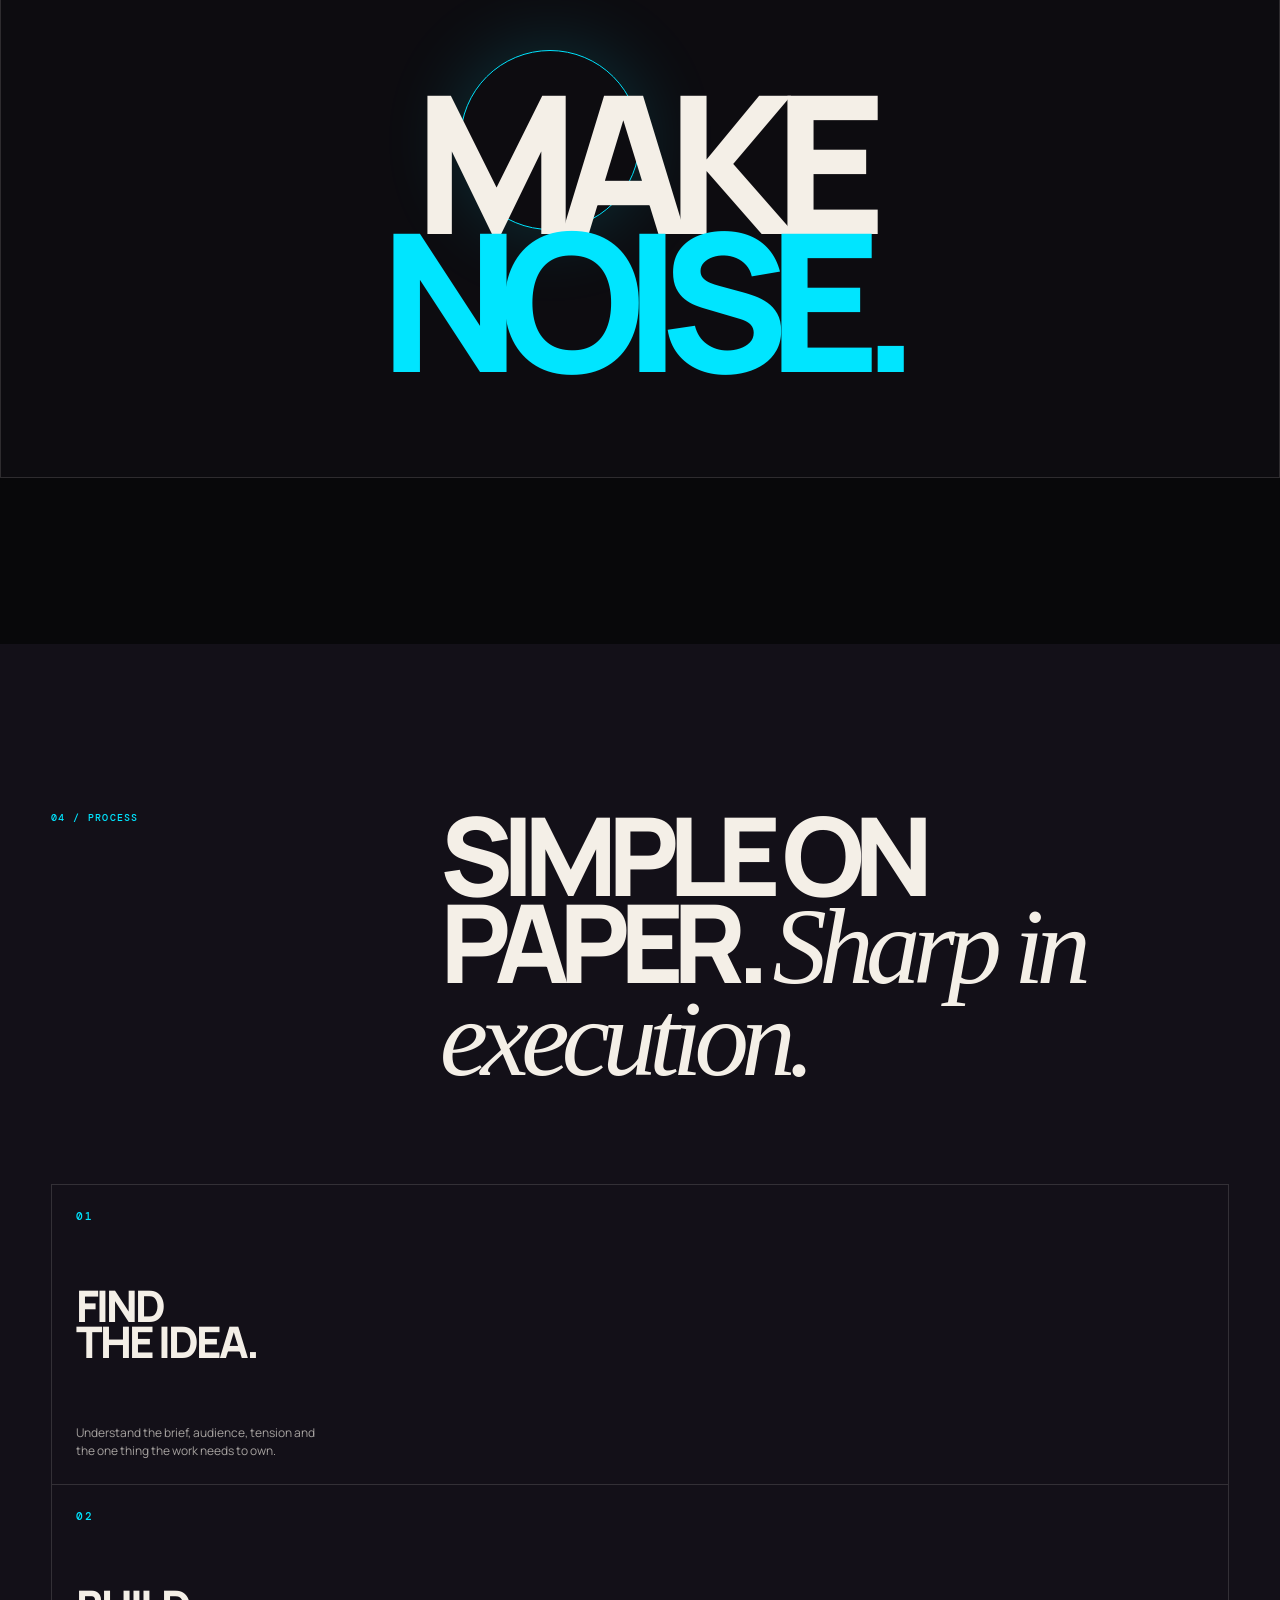
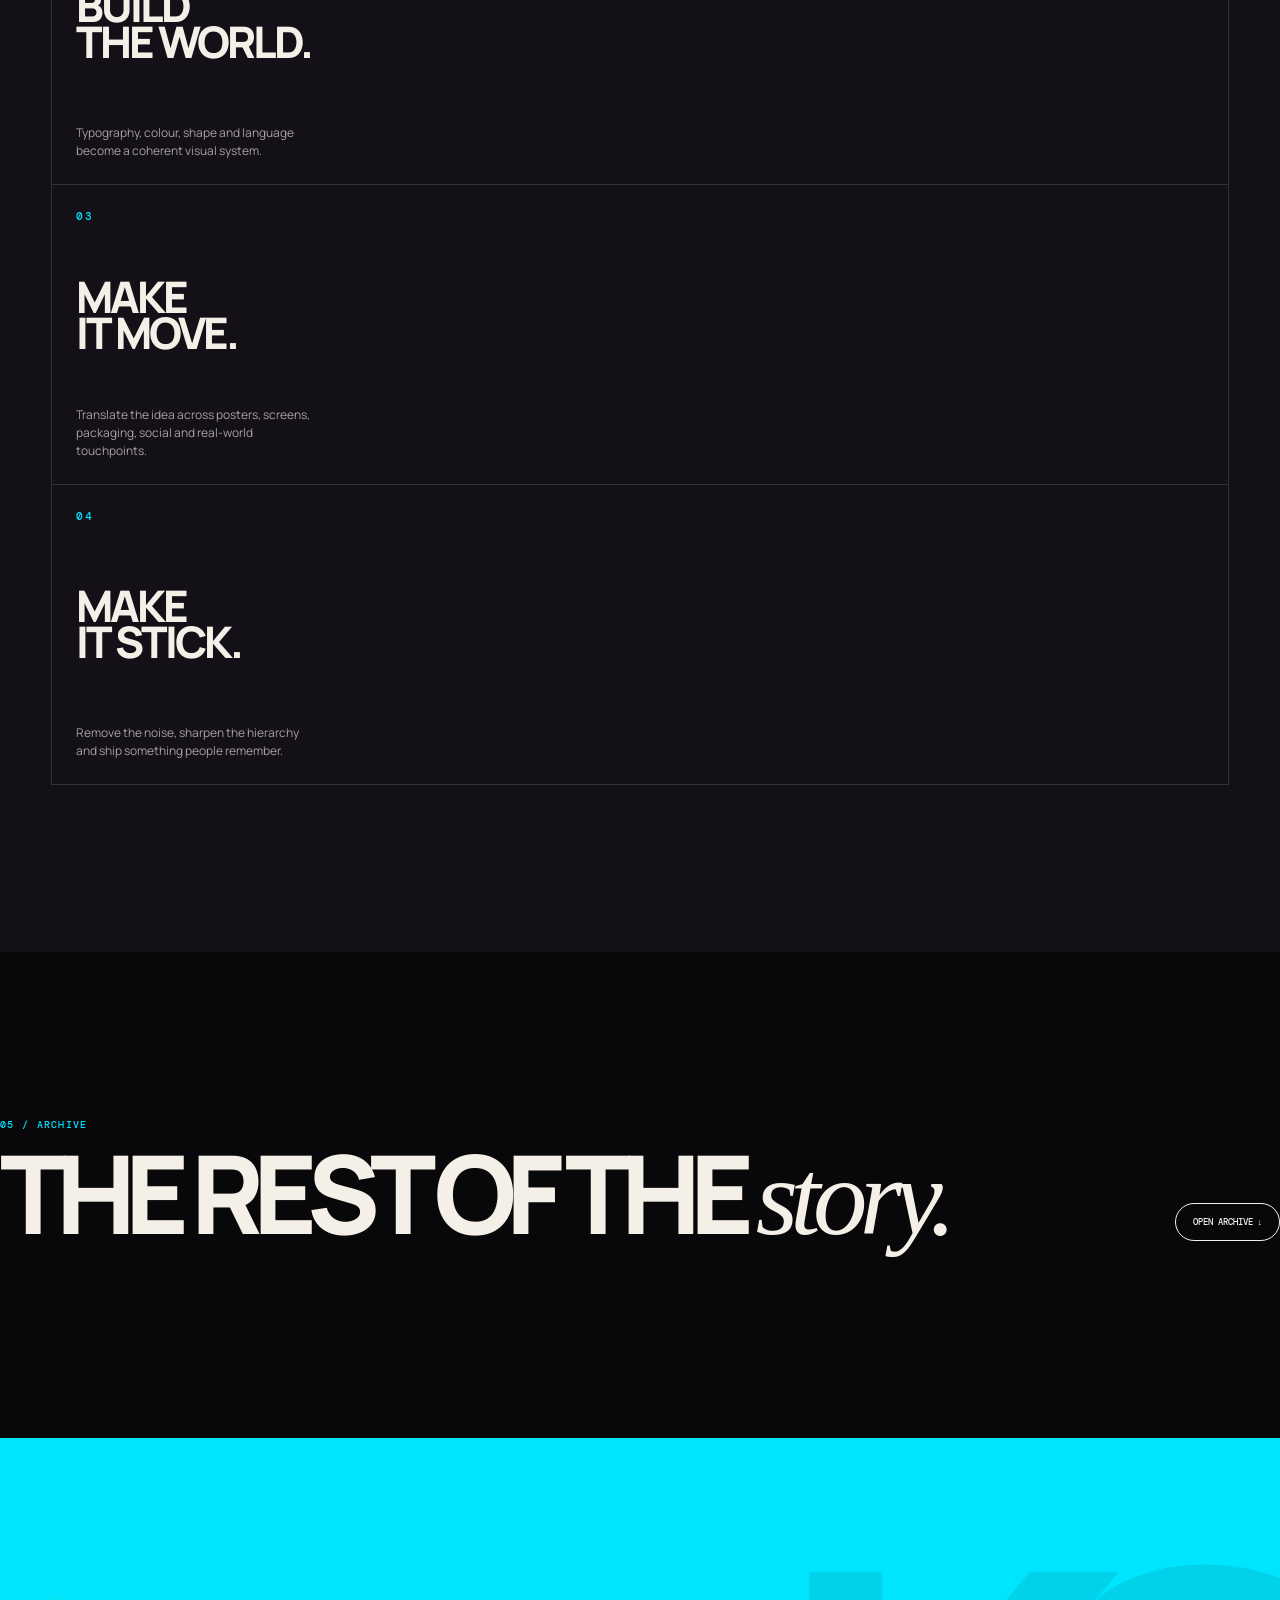
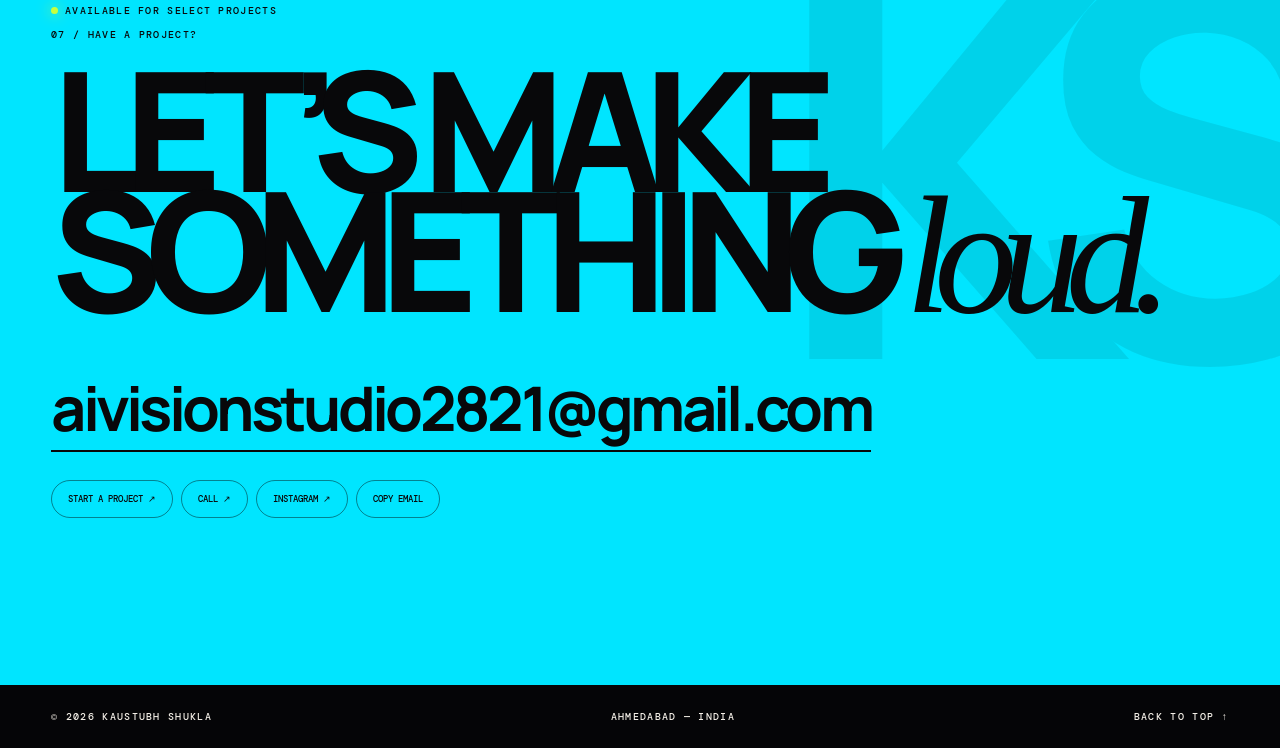
==== commit 8299866c: "Replace pink palette with electric cyan blue lime and orange" ====
--- a/index.html
+++ b/index.html
@@ -15,8 +15,8 @@
 <style>
 :root{
  --ink:#08080a;--ink2:#111014;--paper:#f4efe7;--muted:#8b858d;--line:rgba(244,239,231,.14);
- --teal:#ff4fd8;--red:#ff6b35;--acid:#c7ff3d;--blue:#8c7bff;--gold:#ffd166;
- --violet:#9b6cff;--cyan:#48e5ff;
+ --teal:#00e5ff;--red:#ff6b35;--acid:#c7ff3d;--blue:#4d7cff;--gold:#ffd166;
+ --violet:#4d7cff;--cyan:#00e5ff;
  --pad:clamp(18px,4vw,64px);--ease:cubic-bezier(.16,1,.3,1);--fast:cubic-bezier(.22,1,.36,1)
 }
 *{box-sizing:border-box;margin:0;padding:0}
@@ -33,7 +33,7 @@
 .intro-mark{font:800 clamp(90px,22vw,330px)/.7 "Space Grotesk";letter-spacing:-.12em;color:#f4efe7;transform:scale(.8);animation:introMark 1.15s cubic-bezier(.16,1,.3,1) forwards}
 .intro-status{position:absolute;bottom:28px;left:var(--pad);color:#6f7976;display:flex;gap:10px;align-items:center}.intro-status span{display:inline-block;width:45px;height:1px;background:#ff4fd8;animation:statusLine 1.2s ease-in-out infinite}
 @keyframes introMark{to{transform:scale(1)}}@keyframes statusLine{50%{width:85px}}
-.progress{position:fixed;left:0;top:0;height:2px;width:0;background:var(--teal);z-index:100;box-shadow:0 0 18px rgba(255,79,216,.55)}
+.progress{position:fixed;left:0;top:0;height:2px;width:0;background:var(--teal);z-index:100;box-shadow:0 0 18px rgba(0,229,255,.55)}
 .cursor,.cursor-dot{position:fixed;pointer-events:none;z-index:110;transform:translate(-50%,-50%);display:block}
 .cursor{width:26px;height:26px;border:1px solid rgba(241,238,229,.65);border-radius:50%;transition:width .35s var(--ease),height .35s var(--ease),background .35s,border-color .35s}
 .cursor-dot{width:4px;height:4px;border-radius:50%;background:var(--teal)}
@@ -54,8 +54,8 @@
 .hero{min-height:100svh;position:relative;display:flex;align-items:flex-end;overflow:hidden;padding:120px var(--pad) 30px}
 .hero-bg{position:absolute;inset:0;overflow:hidden}
 .hero-grid{position:absolute;inset:0;background-image:linear-gradient(rgba(241,238,229,.05) 1px,transparent 1px),linear-gradient(90deg,rgba(241,238,229,.05) 1px,transparent 1px);background-size:7vw 7vw;mask-image:linear-gradient(to bottom,rgba(0,0,0,.85),transparent 85%)}
-.hero-orb{position:absolute;width:min(52vw,760px);aspect-ratio:1;border-radius:50%;right:-12vw;top:4vh;background:radial-gradient(circle at 35% 30%,rgba(255,79,216,.38),rgba(255,79,216,.07) 35%,transparent 67%);filter:blur(1px);animation:orb 10s ease-in-out infinite}
-.hero-orb:before,.hero-orb:after{content:"";position:absolute;inset:14%;border:1px solid rgba(255,79,216,.24);border-radius:50%}
+.hero-orb{position:absolute;width:min(52vw,760px);aspect-ratio:1;border-radius:50%;right:-12vw;top:4vh;background:radial-gradient(circle at 35% 30%,rgba(0,229,255,.38),rgba(0,229,255,.07) 35%,transparent 67%);filter:blur(1px);animation:orb 10s ease-in-out infinite}
+.hero-orb:before,.hero-orb:after{content:"";position:absolute;inset:14%;border:1px solid rgba(0,229,255,.24);border-radius:50%}
 .hero-orb:after{inset:27%;border-style:dashed;animation:spin 18s linear infinite}
 @keyframes orb{50%{transform:translate(-4vw,5vh) scale(1.06)}}@keyframes spin{to{transform:rotate(360deg)}}
 .hero-ring{position:absolute;width:38vw;aspect-ratio:1;right:12vw;top:18vh;border:1px solid rgba(241,238,229,.09);border-radius:50%;animation:spin 30s linear infinite reverse}
@@ -105,7 +105,7 @@
 .project:hover .shape.b{transform:rotate(-15deg) scale(1.1) translate(-1vw,1vw)}
 .project:hover .shape.c{transform:translate(2vw,-2vw) scale(1.06)}
 .visual.one{background:linear-gradient(135deg,#1b1020,#0c0911)}
-.one .shape.a{width:48%;aspect-ratio:1;border:1px solid var(--teal);border-radius:50%;right:6%;top:8%;box-shadow:0 0 70px rgba(255,79,216,.15)}
+.one .shape.a{width:48%;aspect-ratio:1;border:1px solid var(--teal);border-radius:50%;right:6%;top:8%;box-shadow:0 0 70px rgba(0,229,255,.15)}
 .one .shape.b{width:30%;height:70%;border-left:1px solid var(--red);right:23%;top:12%;transform:skewX(-22deg)}
 .one .shape.c{width:60%;height:1px;background:var(--paper);left:6%;top:28%}
 .visual.two{background:linear-gradient(145deg,#171b0b,#0b0d08)}
@@ -134,7 +134,7 @@
 .project:hover:after{opacity:1;transform:none}
 /* digital */
 .digital{background:var(--paper);color:var(--ink)}
-.digital .label{color:#b12a94}
+.digital .label{color:#00a8b8}
 .digital-grid{display:grid;grid-template-columns:repeat(2,1fr);border:1px solid rgba(7,9,9,.2);gap:1px;background:rgba(7,9,9,.2)}
 .digital-card{min-height:370px;padding:28px;display:flex;flex-direction:column;justify-content:space-between;position:relative;overflow:hidden;background:var(--paper);transition:.55s var(--ease)}
 .digital-card:nth-child(2){background:var(--ink);color:var(--paper)}.digital-card:nth-child(3){background:var(--teal)}.digital-card:nth-child(4){background:var(--red);color:var(--paper)}
@@ -197,8 +197,8 @@
 .modal-inner{max-width:1500px;margin:auto;padding:90px var(--pad) 60px}.modal-head{display:flex;justify-content:space-between;gap:25px;align-items:end;border-bottom:1px solid var(--line);padding-bottom:25px;margin-bottom:28px}.modal-title{font-size:clamp(55px,11vw,180px);line-height:.75;letter-spacing:-.1em;text-transform:uppercase;max-width:1000px}.modal-label{color:var(--teal)}
 .modal-copy{max-width:680px;color:#aeb4b1;line-height:1.6;margin:25px 0 35px}
 .case-art{min-height:55vh;background:#120e17;border:1px solid var(--line);position:relative;display:grid;place-items:center;overflow:hidden}
-.case-art:before{content:"";position:absolute;inset:8%;border:1px solid rgba(255,79,216,.2);transform:rotate(-3deg)}
-.case-art:after{content:"";position:absolute;width:38vw;max-width:520px;aspect-ratio:1;border:1px solid var(--teal);border-radius:50%;opacity:.25;box-shadow:0 0 100px rgba(255,79,216,.08)}
+.case-art:before{content:"";position:absolute;inset:8%;border:1px solid rgba(0,229,255,.2);transform:rotate(-3deg)}
+.case-art:after{content:"";position:absolute;width:38vw;max-width:520px;aspect-ratio:1;border:1px solid var(--teal);border-radius:50%;opacity:.25;box-shadow:0 0 100px rgba(0,229,255,.08)}
 .case-word{position:relative;z-index:2;text-align:center;font-size:clamp(55px,12vw,190px);line-height:.72;letter-spacing:-.1em;font-weight:800;max-width:1000px;text-transform:uppercase}
 .case-no{position:absolute;z-index:3;top:18px;left:18px;color:var(--teal)}
 /* mobile */
@@ -234,7 +234,7 @@
 @keyframes pulse{50%{transform:scale(.55);opacity:.5}}
 .playground{min-height:55vh;position:relative;overflow:hidden;border:1px solid var(--line);background:#0d0c10;display:grid;place-items:center;cursor:crosshair}
 .playground-word{font:800 clamp(70px,15vw,230px)/.72 Manrope;letter-spacing:-.11em;position:relative;z-index:2;text-align:center;pointer-events:none}
-.playground-orb{position:absolute;width:180px;height:180px;border:1px solid var(--teal);border-radius:50%;box-shadow:0 0 80px rgba(255,79,216,.18);transform:translate(-50%,-50%);pointer-events:none}
+.playground-orb{position:absolute;width:180px;height:180px;border:1px solid var(--teal);border-radius:50%;box-shadow:0 0 80px rgba(0,229,255,.18);transform:translate(-50%,-50%);pointer-events:none}
 .theme-toggle{padding:9px 13px;border:1px solid rgba(244,239,231,.15);border-radius:999px;font:500 9px "DM Mono";letter-spacing:.1em;text-transform:uppercase}
 .light-mode{--ink:#f4efe7;--ink2:#e9e2d7;--paper:#08080a;--muted:#69636a;--line:rgba(8,8,10,.16);background:var(--ink);color:var(--paper)}
 .light-mode .nav-pill{background:rgba(244,239,231,.72)}.light-mode .visual{border-color:rgba(8,8,10,.13)}.light-mode .process{background:#e3dcd1}.light-mode .digital-card{background:#f4efe7}
